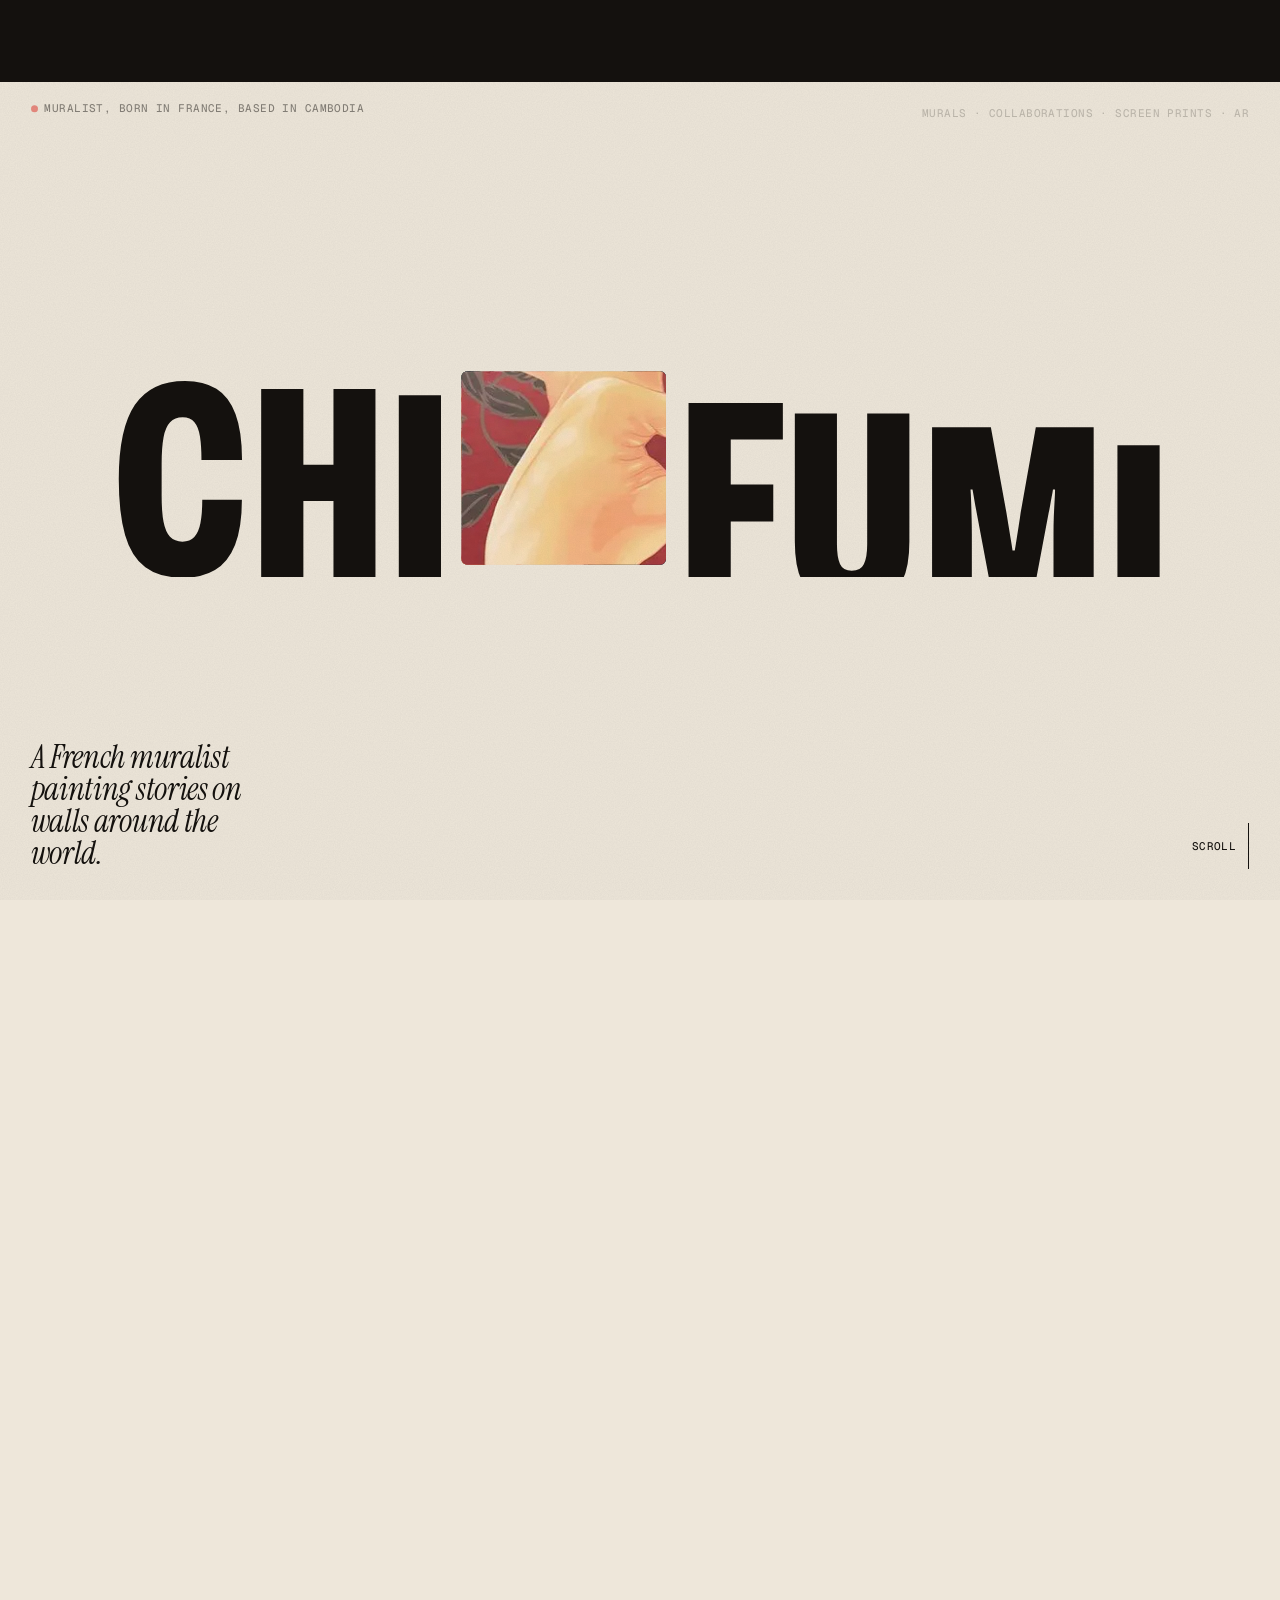
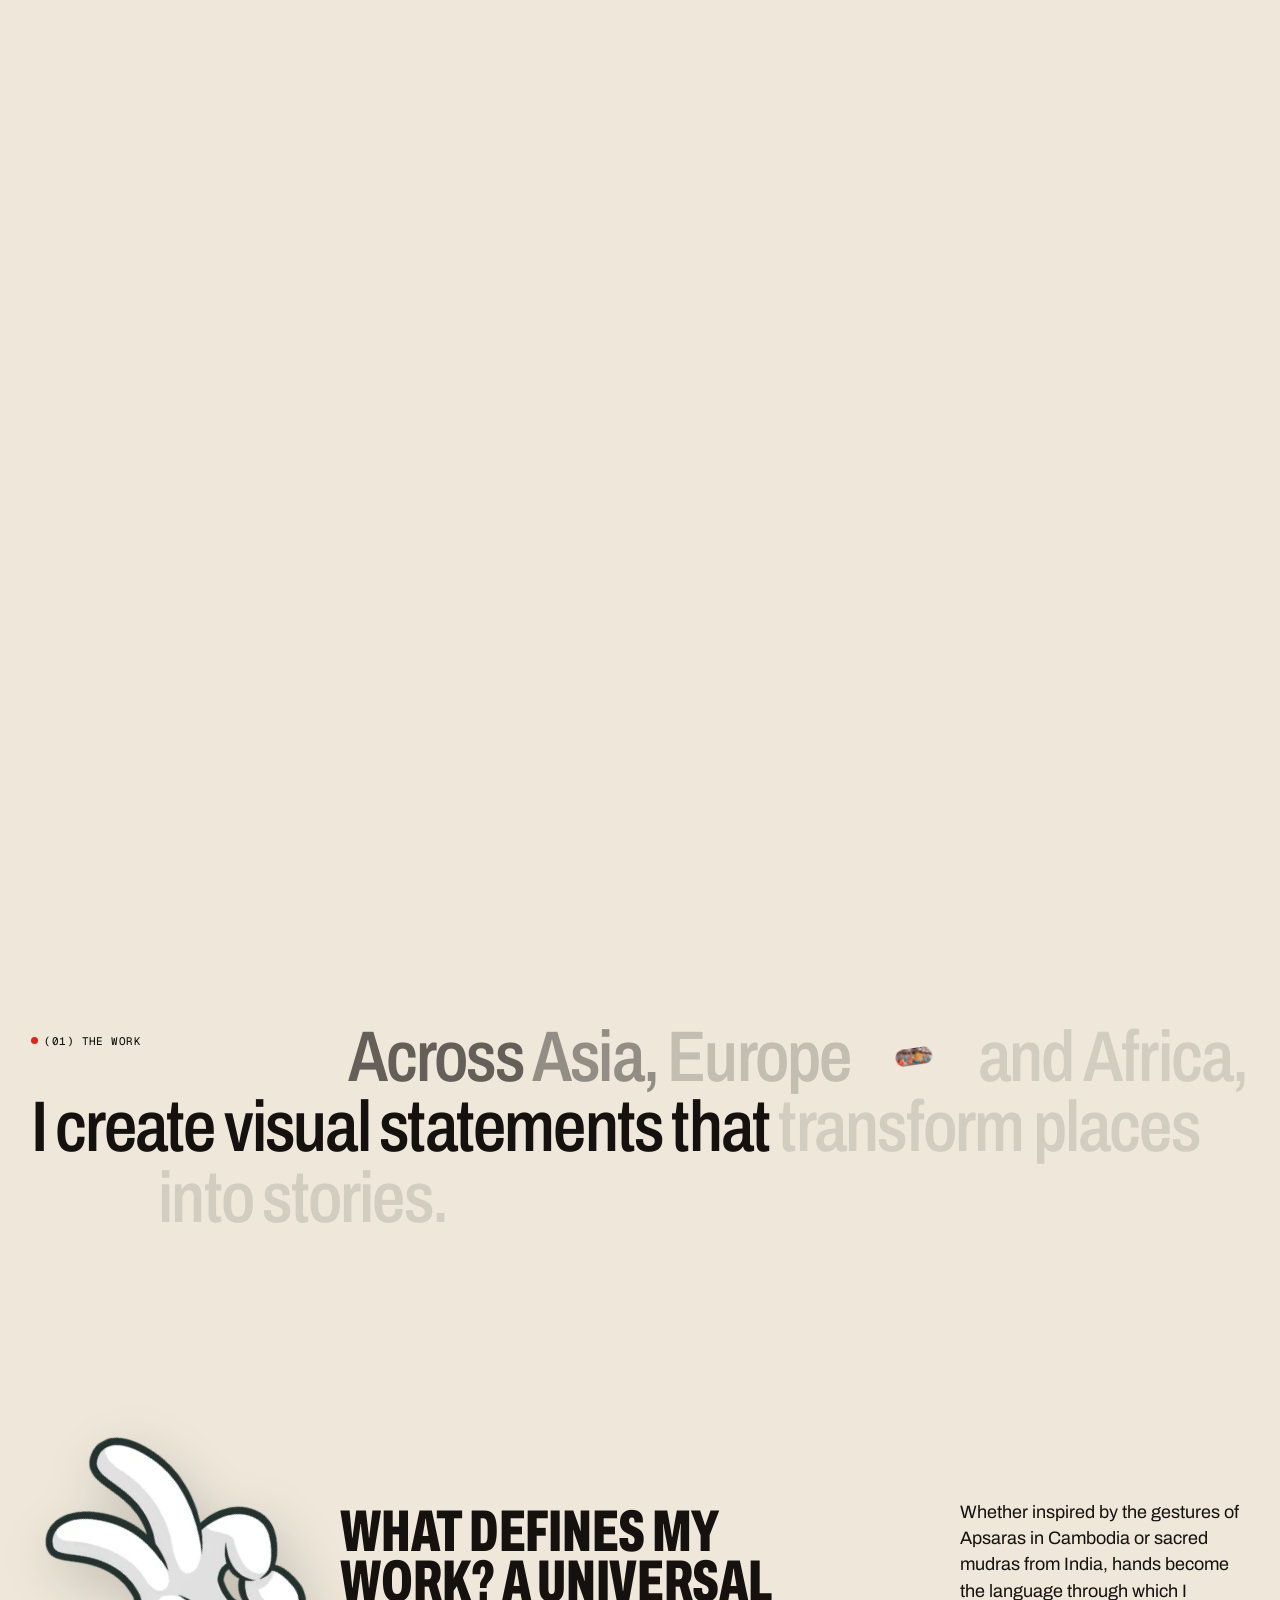
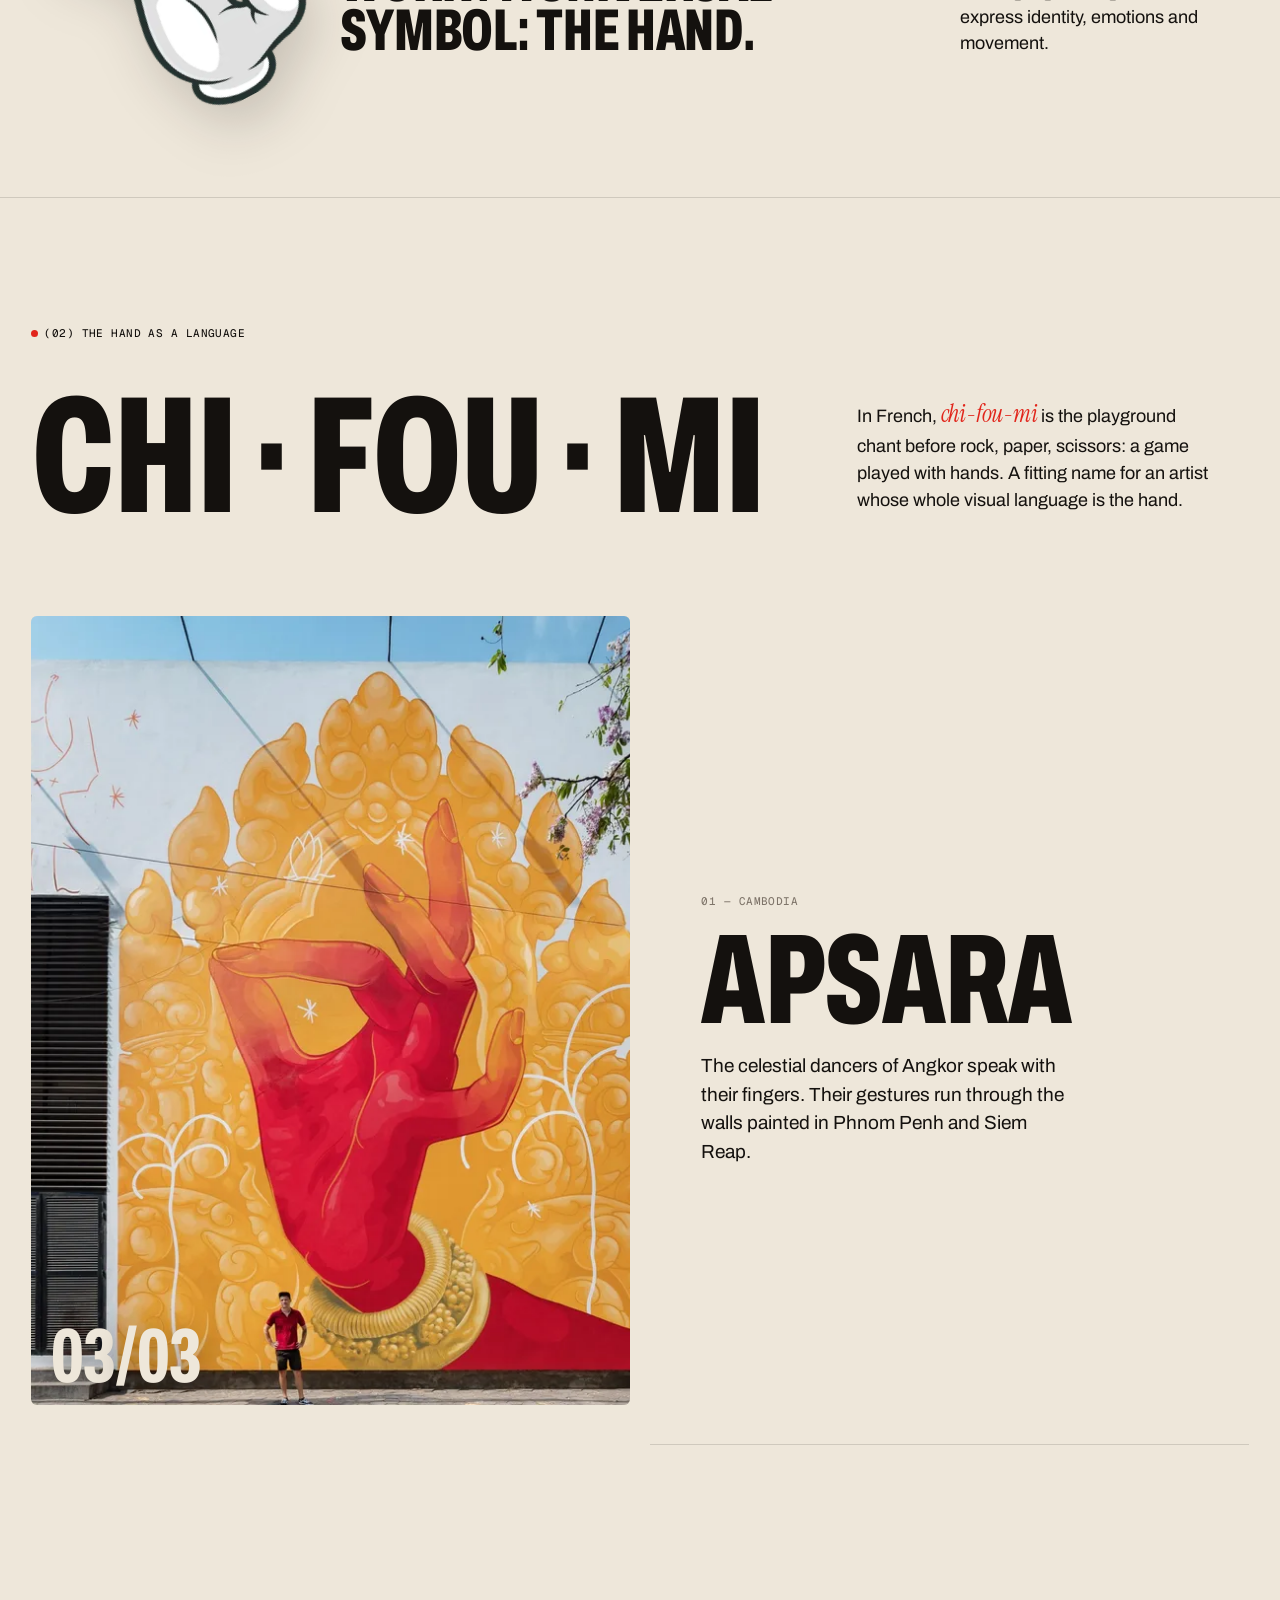
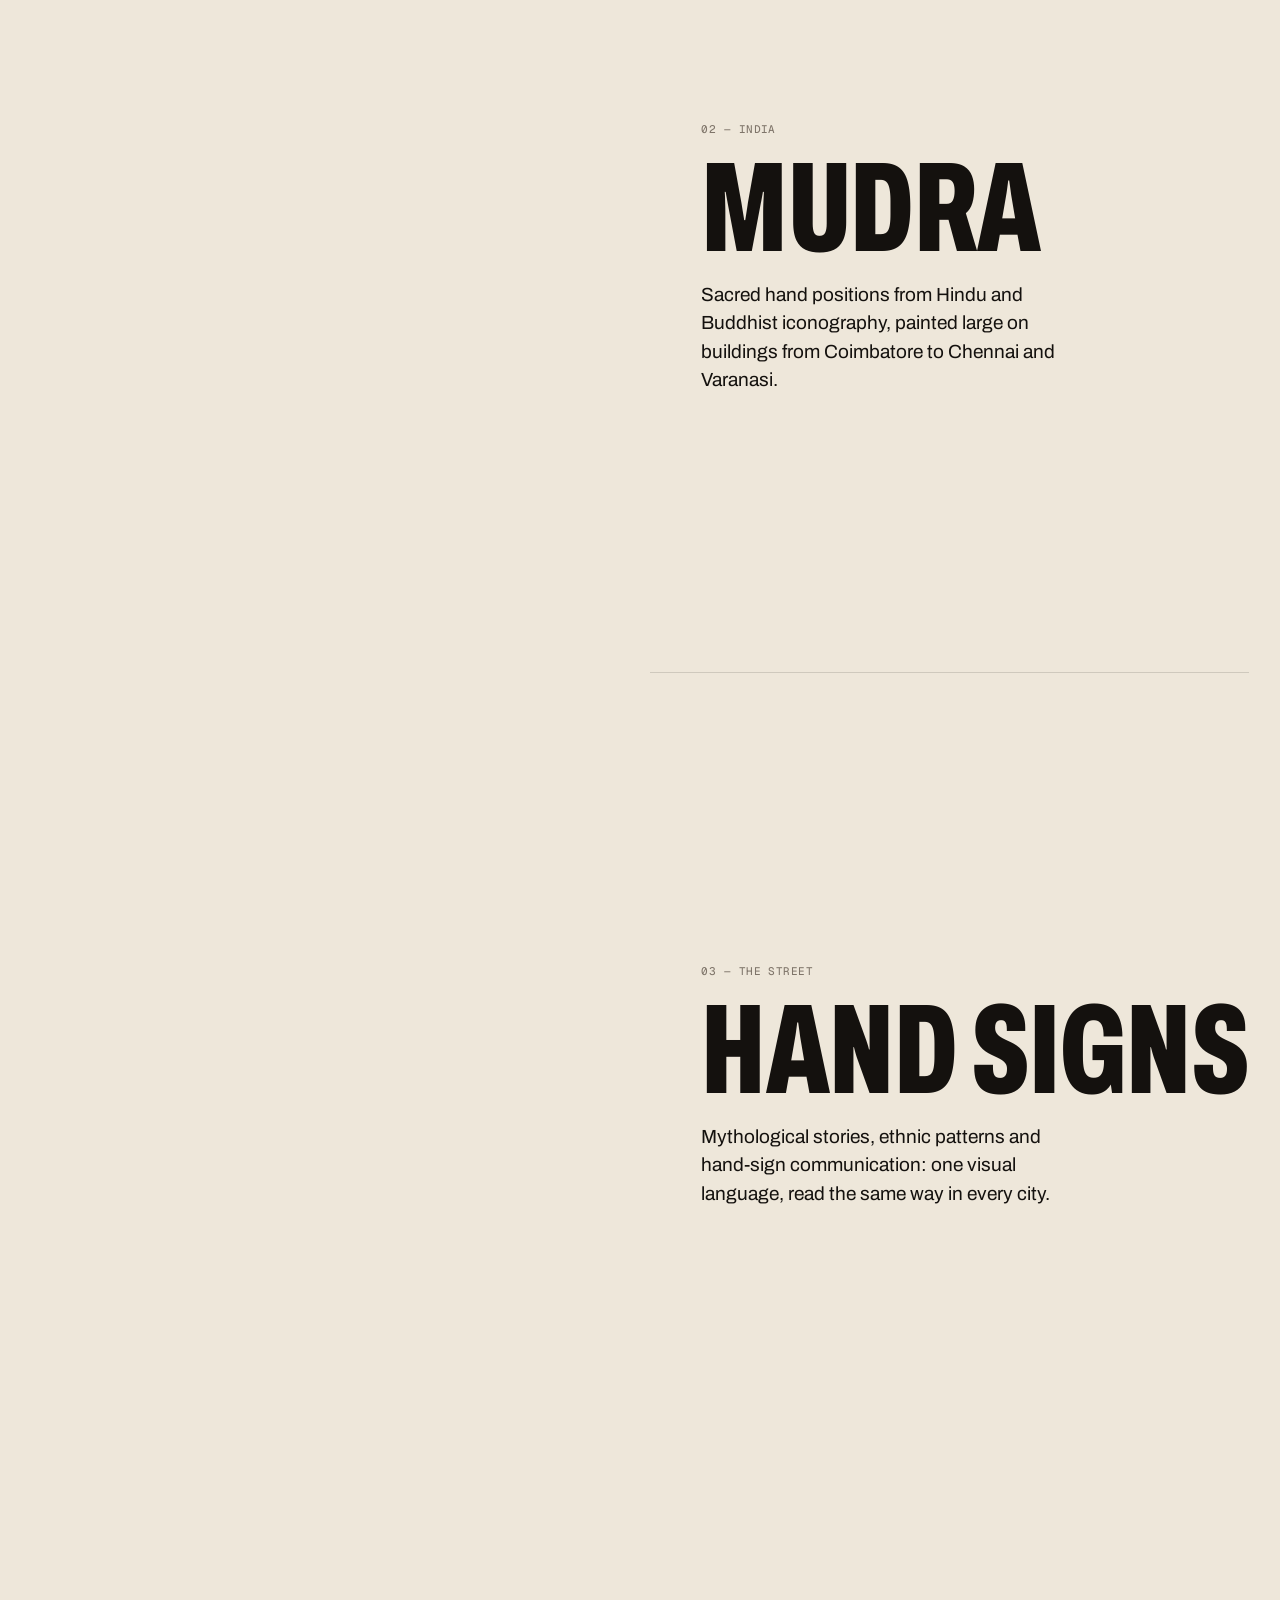
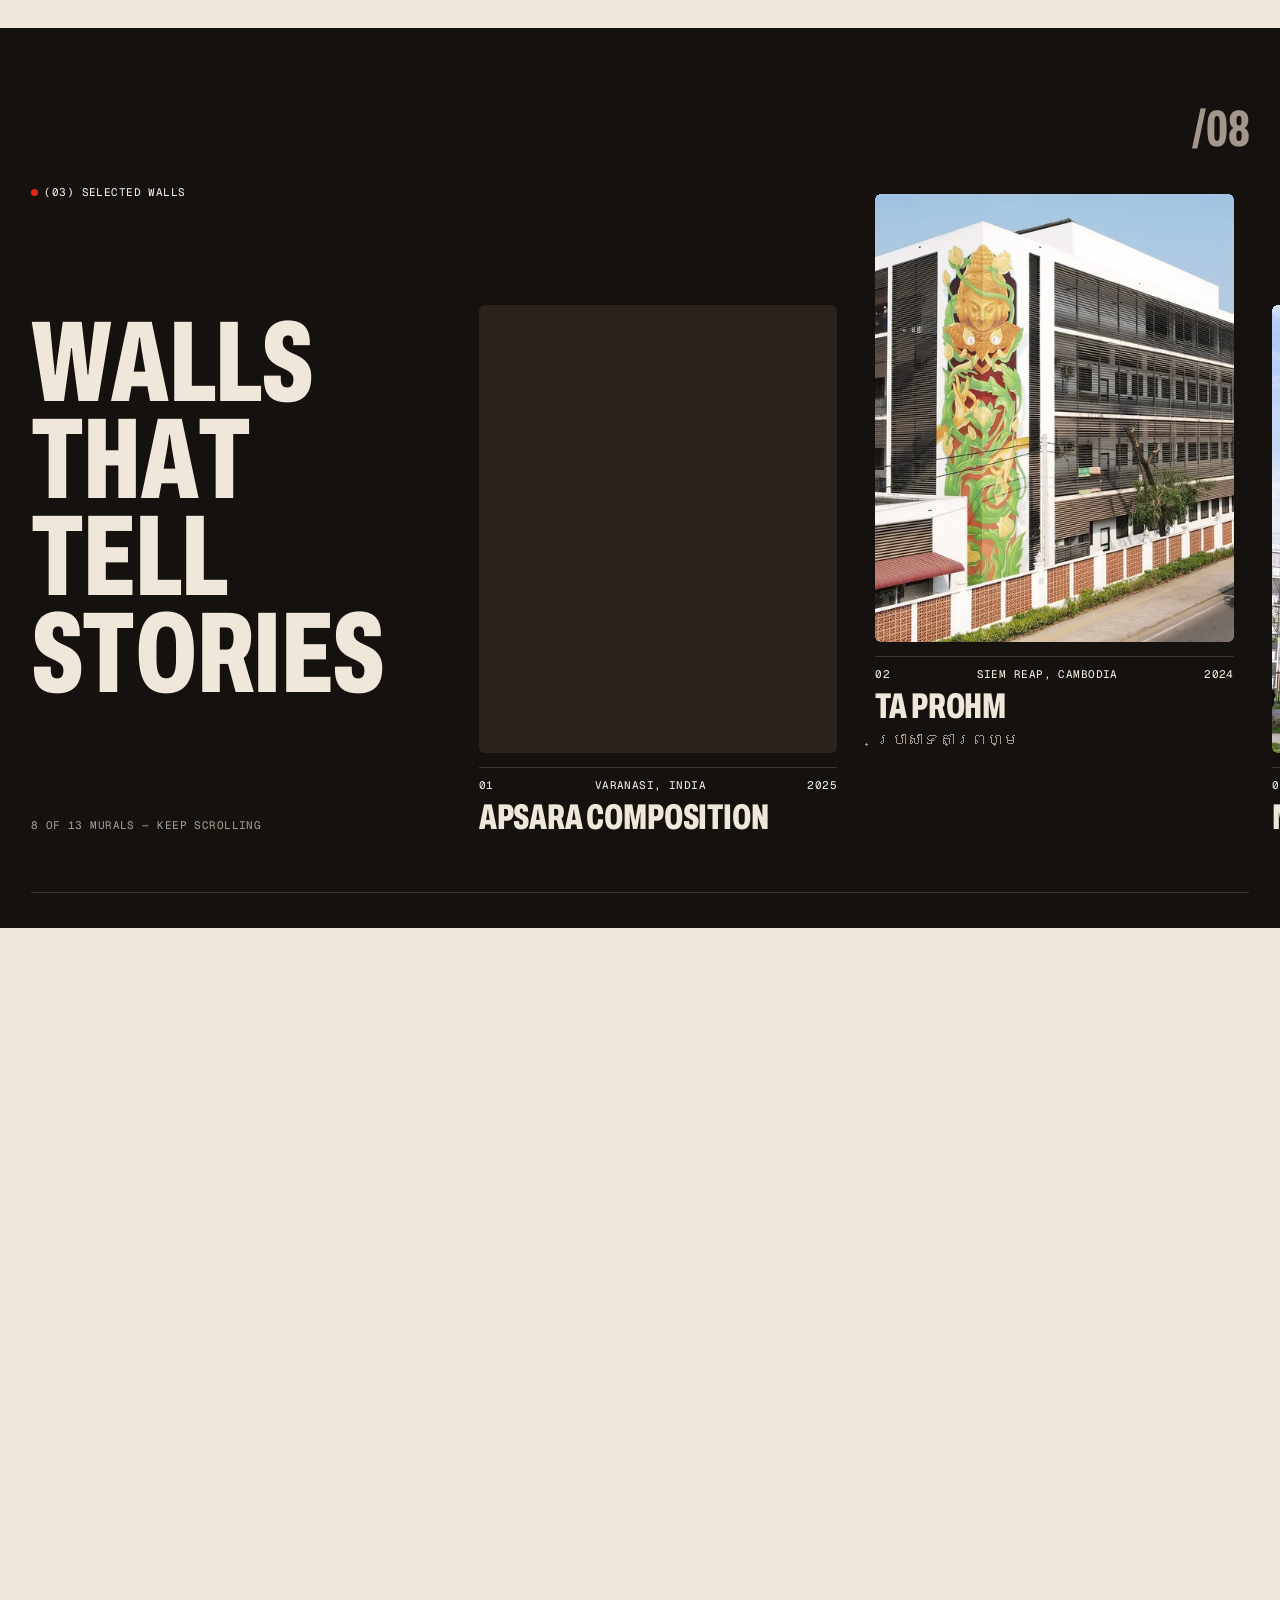
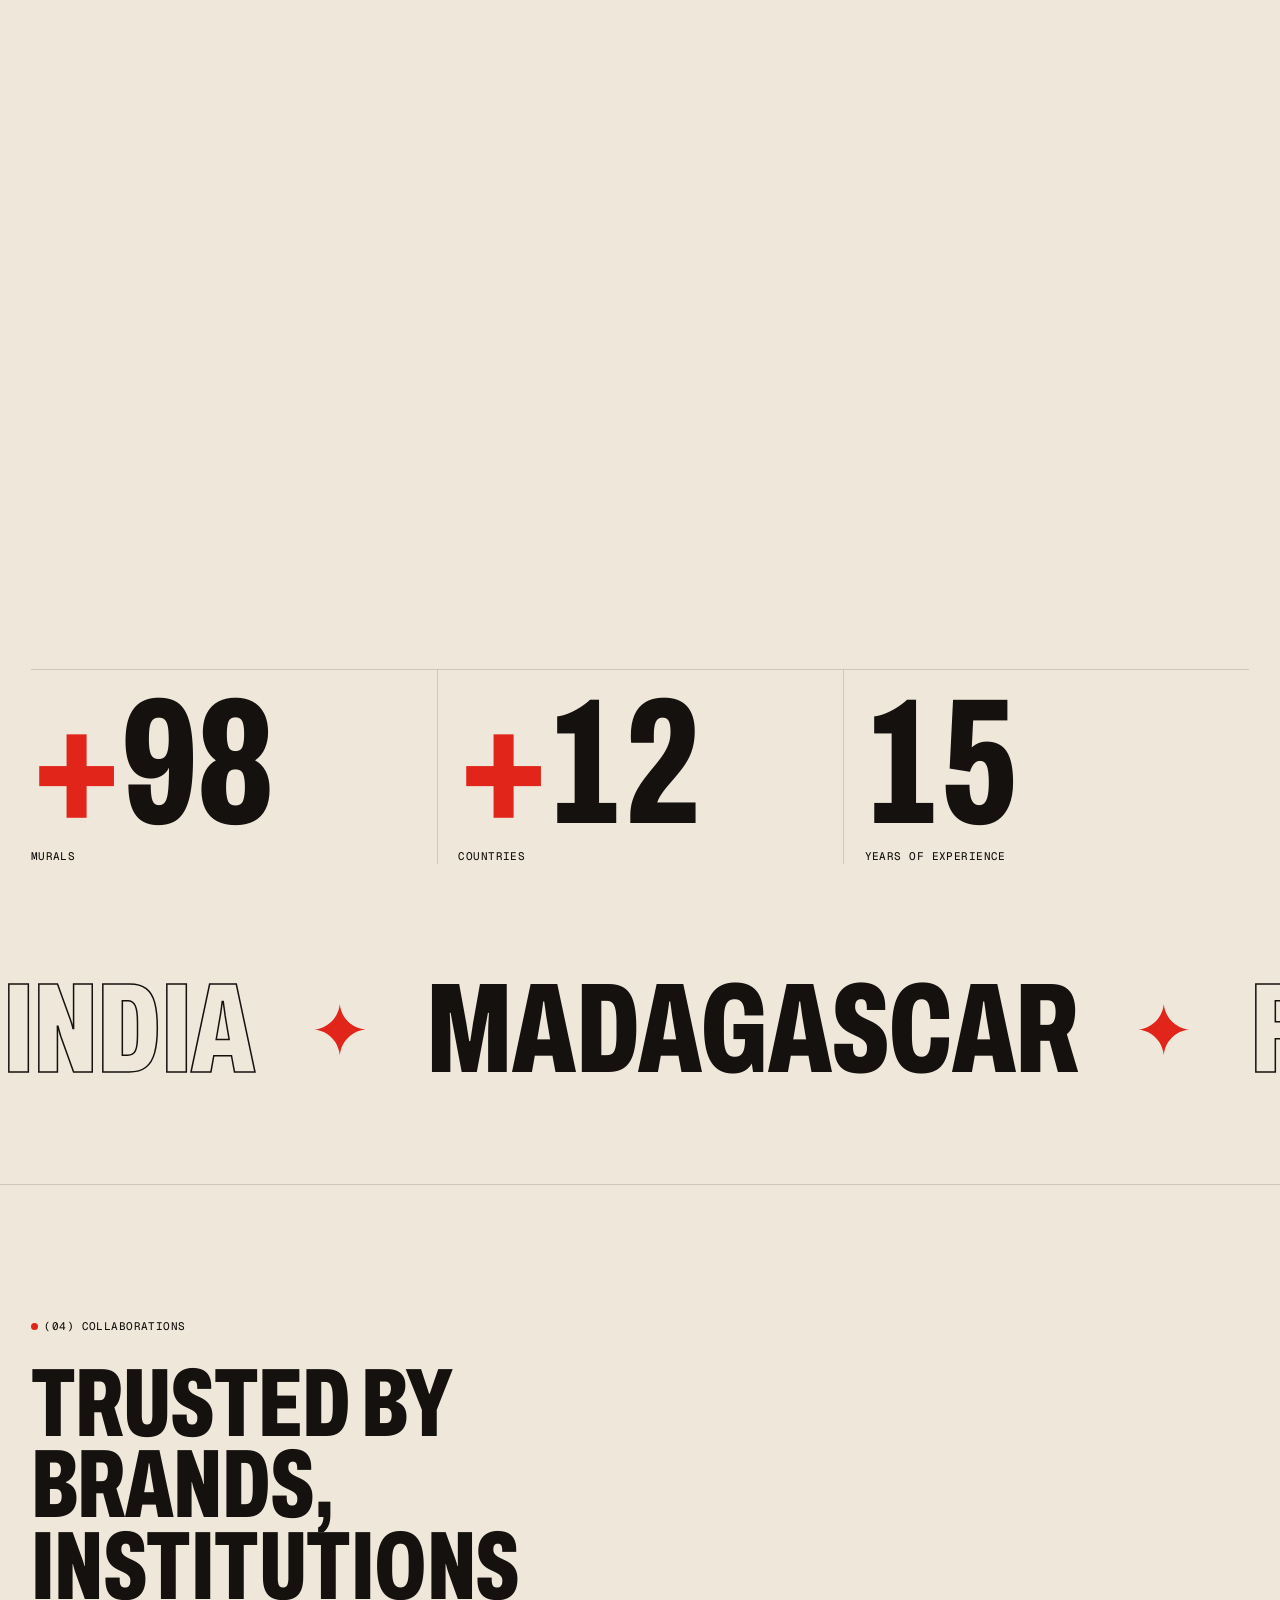
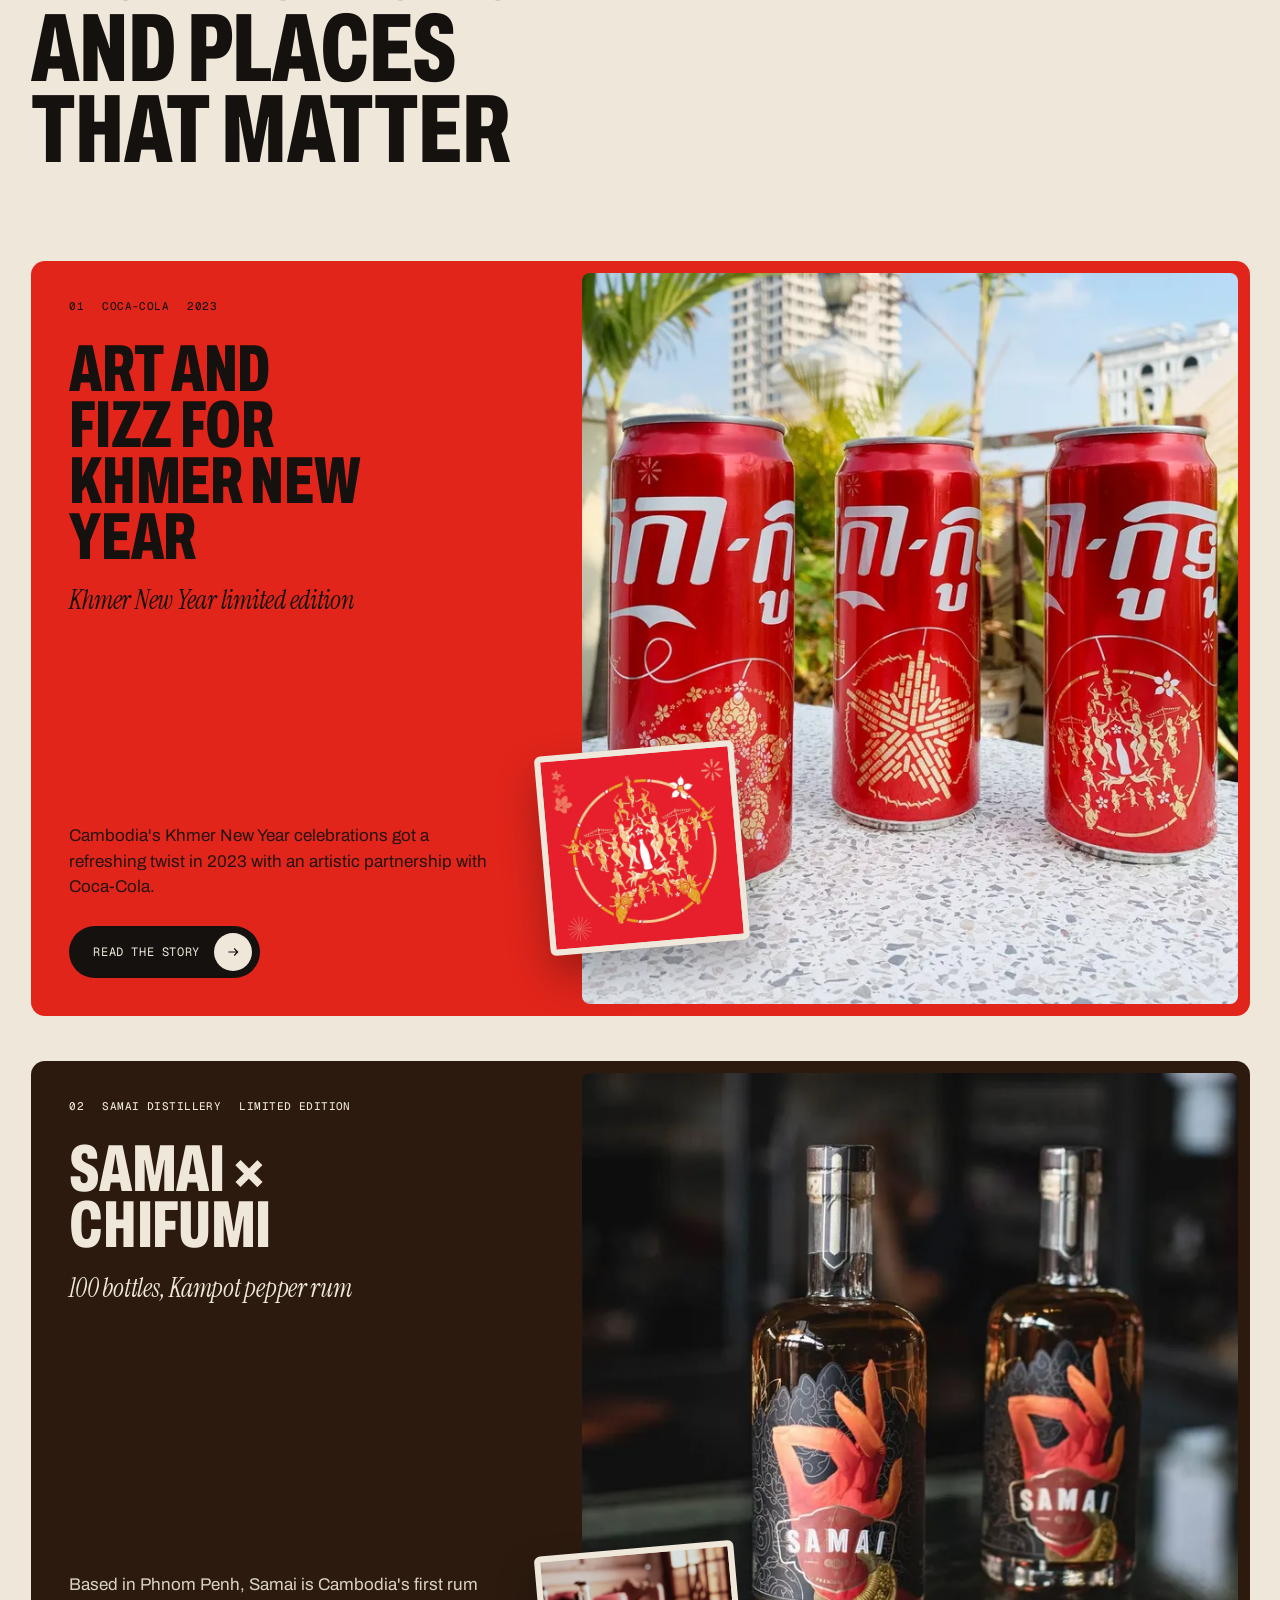
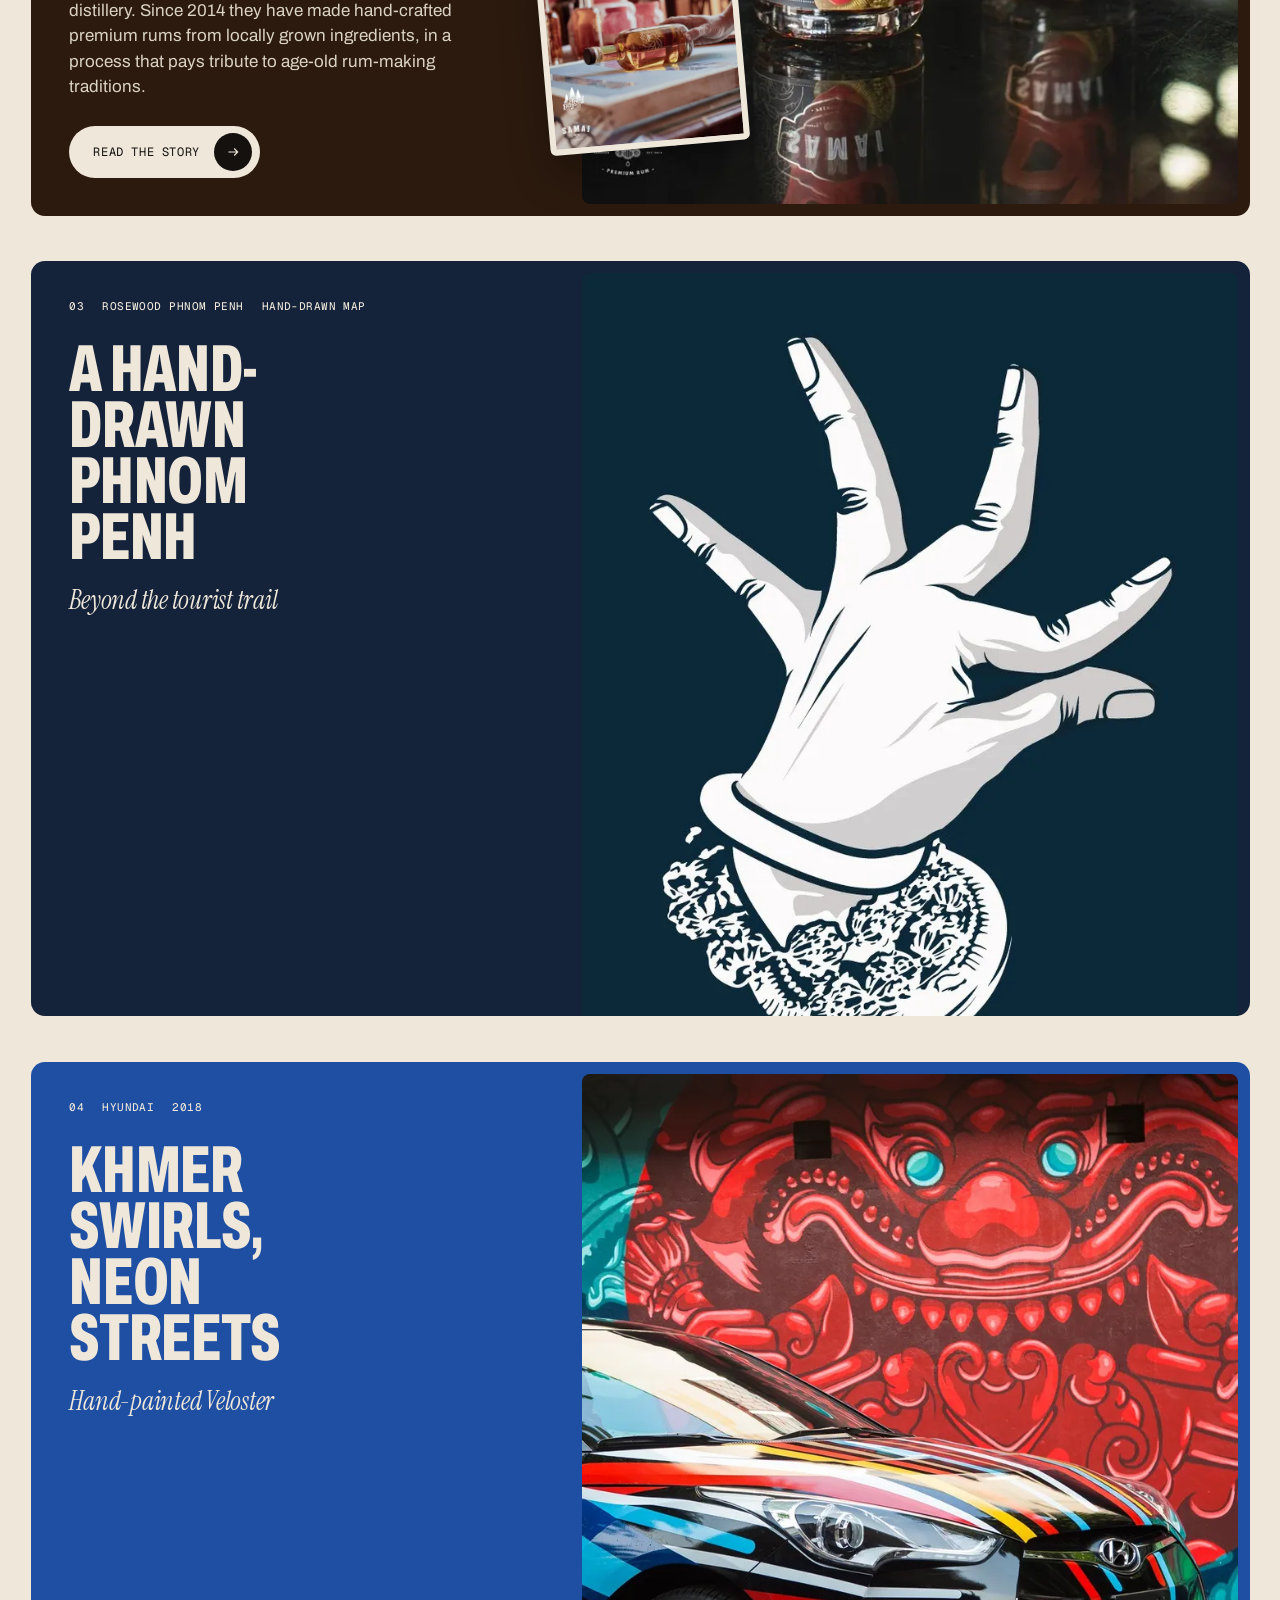
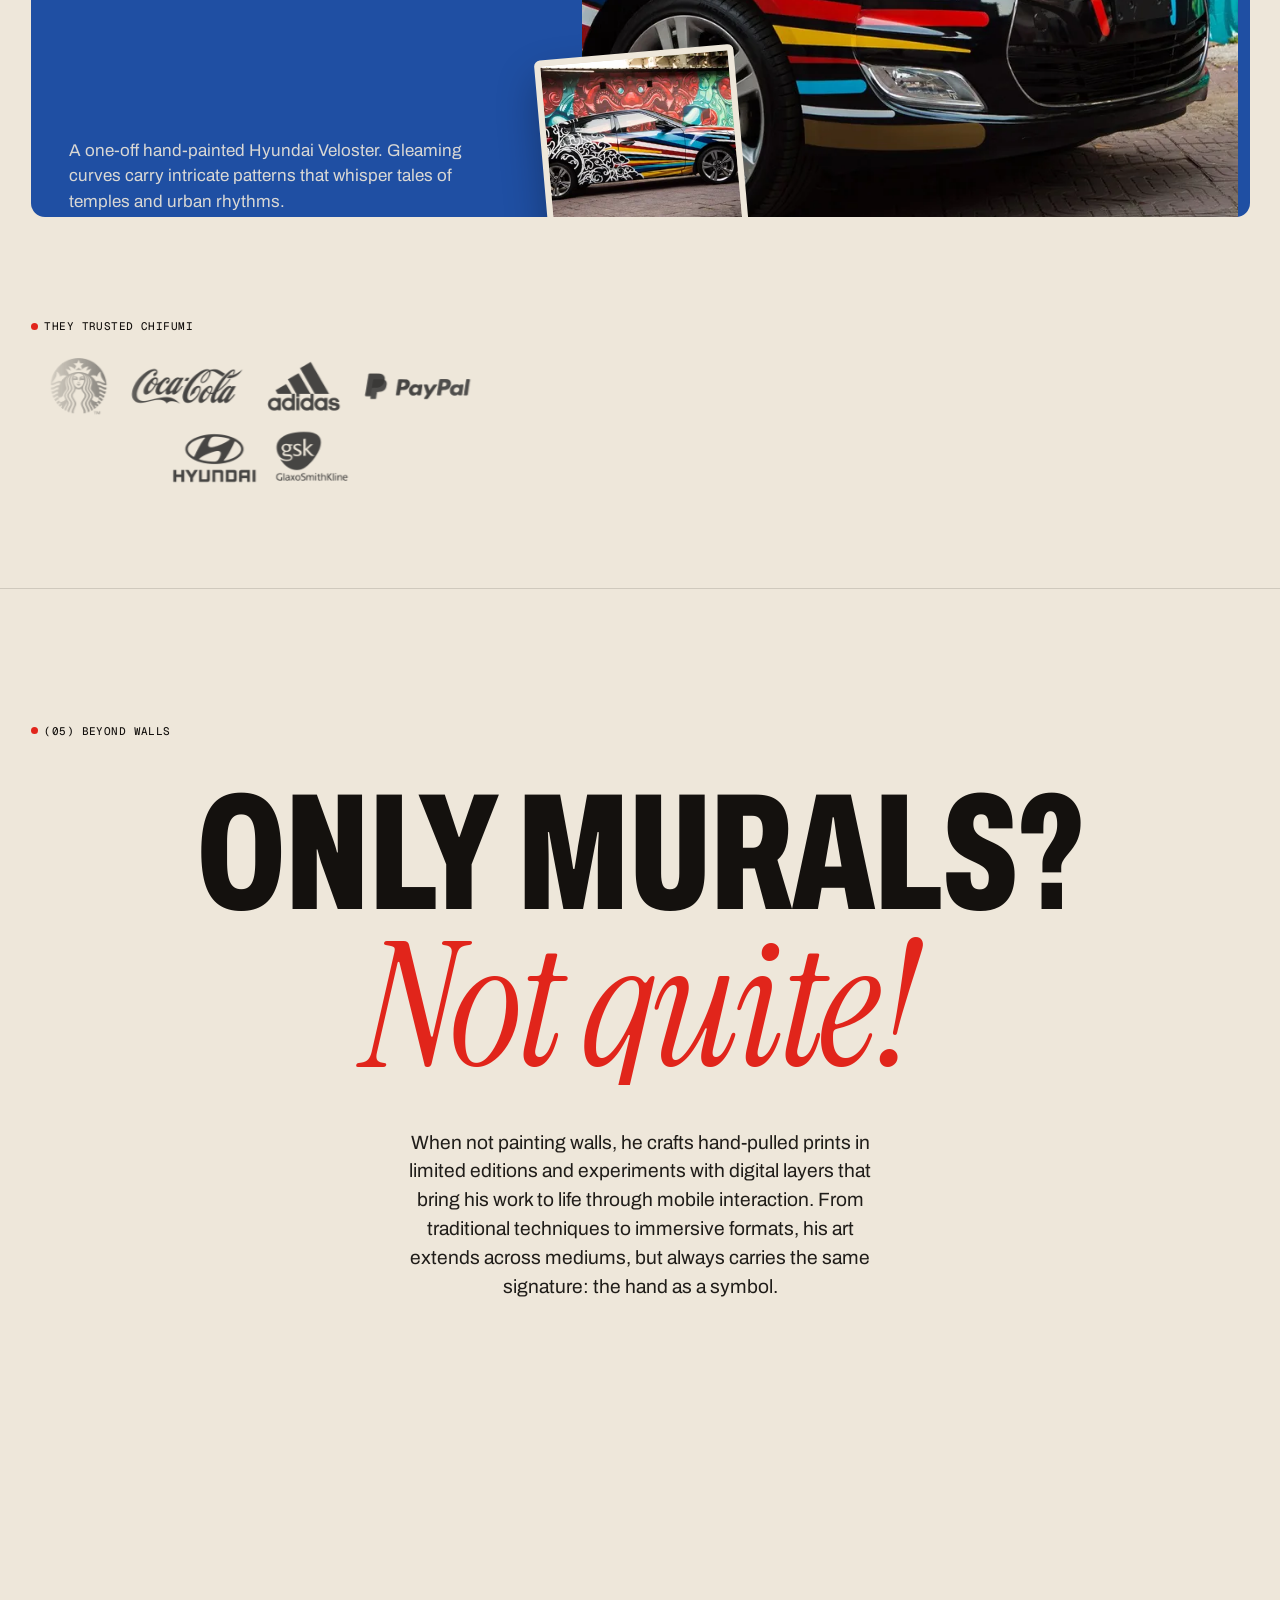
==== index.html @ fb95747c "Chifumi site build 2026-11-06" ====
<!DOCTYPE html><html lang="en" data-page="home"><head><meta charset="utf-8"><meta name="viewport" content="width=device-width, initial-scale=1"><title>Chifumi — Muralist painting stories on walls around the world</title><meta name="description" content="Chifumi is a French muralist based in Cambodia. Large-scale murals, brand collaborations, hand-pulled screen prints and augmented-reality walls across Asia, Europe and Africa."><meta name="robots" content="noindex"><link rel="canonical" href="https://www.chifumi.fr/"><link rel="icon" href="/_astro/hand-ok.COxfuZLB_Z1gmU56.webp" type="image/webp"><meta name="theme-color" content="#eee7da"><meta property="og:type" content="website"><meta property="og:title" content="Chifumi — Muralist painting stories on walls around the world"><meta property="og:description" content="Chifumi is a French muralist based in Cambodia. Large-scale murals, brand collaborations, hand-pulled screen prints and augmented-reality walls across Asia, Europe and Africa."><meta property="og:image" content="https://www.chifumi.fr/_astro/apsara-varanasi-2025.DKB23zMX_Z2iXWEo.webp"><meta name="twitter:card" content="summary_large_image"><script>
      (function () {
        var d = document.documentElement;
        d.classList.add('js');
        if (window.matchMedia('(prefers-reduced-motion: reduce)').matches) d.classList.add('reduced');
        try {
          if (sessionStorage.getItem('chifumi:pt') === '1') d.classList.add('pt-in');
        } catch (e) {}
      })();
    </script><link rel="stylesheet" href="/_astro/Contact.UhkfcccU.css"></head><body><a class="sr-only" href="#main">Skip to content</a><header class="nav" data-nav data-theme="paper"><a href="/" class="nav__logo" aria-label="Chifumi, home"><img src="/_astro/hand-ok.COxfuZLB_GmJD8.webp" srcset="/_astro/hand-ok.COxfuZLB_1OeGLb.webp 96w, /_astro/hand-ok.COxfuZLB_GmJD8.webp 1078w" alt sizes="34px" loading="eager" decoding="async" width="1078" height="1099" class="nav__hand"><span class="nav__name">Chifumi</span></a><p class="nav__meta mono" aria-hidden="true"><span><i class="dot"></i>Taking commissions</span><span>Phnom Penh <time data-clock>--:--</time></span></p><div class="nav__right"><a class="nav__cta mono" href="/#contact">Commission a wall</a><button class="nav__menu mono" type="button" data-menu-toggle aria-expanded="false" aria-controls="menu"><span data-menu-word>Menu</span><span class="nav__burger" aria-hidden="true"><i></i><i></i></span></button></div></header><div class="menu" id="menu" data-menu aria-hidden="true"><div class="menu__body"><nav class="menu__links" aria-label="Main"><a class="menu__link" href="/murals" data-menu-link="0"><span class="menu__num mono">01</span><span class="menu__label display"><span>Murals</span></span></a><a class="menu__link" href="/collaborations" data-menu-link="1"><span class="menu__num mono">02</span><span class="menu__label display"><span>Collaborations</span></span></a><a class="menu__link" href="/augmented-reality" data-menu-link="2"><span class="menu__num mono">03</span><span class="menu__label display"><span>Augmented Reality</span></span></a><a class="menu__link" href="/shop" data-menu-link="3"><span class="menu__num mono">04</span><span class="menu__label display"><span>Shop</span></span></a><a class="menu__link" href="/about" data-menu-link="4"><span class="menu__num mono">05</span><span class="menu__label display"><span>About</span></span></a></nav><div class="menu__preview" aria-hidden="true"><img src="/_astro/mudra-chennai-2022.BFIb-A4q_1KmaWN.webp" srcset="/_astro/mudra-chennai-2022.BFIb-A4q_Z2qi5vQ.webp 600w, /_astro/mudra-chennai-2022.BFIb-A4q_6E5PI.webp 900w, /_astro/mudra-chennai-2022.BFIb-A4q_1KmaWN.webp 1400w" alt sizes="40vw" loading="lazy" decoding="async" data-menu-img="0" width="1400" height="1400" class="is-active"><img src="/_astro/coca-cola-cans.B_9gsMuD_1BxD9Y.webp" srcset="/_astro/coca-cola-cans.B_9gsMuD_1EvPi8.webp 600w, /_astro/coca-cola-cans.B_9gsMuD_1EoLRU.webp 900w, /_astro/coca-cola-cans.B_9gsMuD_1BxD9Y.webp 1400w" alt sizes="40vw" loading="lazy" decoding="async" data-menu-img="1" width="1400" height="1400" class><img src="/_astro/vol-phone.CWaRfnoE_Z1yt1GN.webp" srcset="/_astro/vol-phone.CWaRfnoE_21EJGc.webp 600w, /_astro/vol-phone.CWaRfnoE_Z2rwtz3.webp 900w, /_astro/vol-phone.CWaRfnoE_Z1yt1GN.webp 1400w" alt sizes="40vw" loading="lazy" decoding="async" data-menu-img="2" width="1400" height="1400" class><img src="/_astro/kunthea-2.DTrwBMWk_Z1NgR6P.webp" srcset="/_astro/kunthea-2.DTrwBMWk_Z2m10zr.webp 600w, /_astro/kunthea-2.DTrwBMWk_Z1NgR6P.webp 800w" alt sizes="40vw" loading="lazy" decoding="async" data-menu-img="3" width="800" height="739" class><img src="/_astro/portrait.BTRjmh0K_Z17EoxR.webp" srcset="/_astro/portrait.BTRjmh0K_ZW0oWL.webp 600w, /_astro/portrait.BTRjmh0K_XfWDG.webp 900w, /_astro/portrait.BTRjmh0K_Z17EoxR.webp 1103w" alt sizes="40vw" loading="lazy" decoding="async" data-menu-img="4" width="1103" height="1400" class></div></div><div class="menu__foot mono"><a href="mailto:contact@chifumi.fr">contact@chifumi.fr</a><a href="https://www.instagram.com/chifumi_gram/" target="_blank" rel="noopener">Instagram @chifumi_gram</a><span>Phnom Penh, Cambodia — <time data-clock>--:--</time></span></div></div><main id="main"><div class="loader" data-loader aria-hidden="true"><div class="loader__bg" data-loader-bg></div><div class="loader__stack" data-loader-stack><img src="/_astro/mudra-chennai-2022.BFIb-A4q_Z2cUa6t.webp" alt="" data-loader-frame="0" decoding="async"><img src="/_astro/coca-cola-cans.B_9gsMuD_K3EDe.webp" alt="" data-loader-frame="1" decoding="async"><img src="/_astro/reahu-epinal-2021.D0IQMsC4_Z1UrUVp.webp" alt="" data-loader-frame="2" decoding="async"><img src="/_astro/portrait-flowers.BuJoQ99a_g29sj.webp" alt="" data-loader-frame="3" decoding="async"><img src="/_astro/maki-maki-strasbourg-2023.BVJwSa3v_2uzhEo.webp" alt="" data-loader-frame="4" decoding="async"><img src="/_astro/kunthea-2.DTrwBMWk_Z12Bm7I.webp" alt="" data-loader-frame="5" decoding="async"><img src="/_astro/kirthimurka-varanasi-2019.DVVL_30v_1odUn3.webp" alt="" data-loader-frame="6" decoding="async"><img src="/_astro/ta-prohm-siem-reap-2024.CayvPBcH_11ow7a.webp" alt="" data-loader-frame="7" decoding="async"><img src="/_astro/yoni-mudra-coimbatore-2020.C3zaMOuX_OySxp.webp" alt="" data-loader-frame="8" decoding="async"><img src="/_astro/apsara-varanasi-2025.DKB23zMX_Z1J2qCF.webp" alt="" data-loader-frame="9" decoding="async"></div><div class="loader__top mono" data-loader-ui><span>Chifumi — muralist</span><span>Asia · Europe · Africa</span><span>Loading walls</span></div><div class="loader__chant display" data-loader-ui><span><span data-chant>Chi</span></span><span><span data-chant>Fou</span></span><span><span data-chant>Mi!</span></span></div><div class="loader__count display" data-loader-ui><span data-loader-count>000</span></div></div><section class="hero" data-hero data-theme="paper"><div class="hero__trail" data-trail data-images="[&quot;/_astro/apsara-varanasi-2025.DKB23zMX_ZKJE6O.webp&quot;,&quot;/_astro/ta-prohm-siem-reap-2024.CayvPBcH_Z1XzYou.webp&quot;,&quot;/_astro/maki-maki-strasbourg-2023.BVJwSa3v_1yeGtW.webp&quot;,&quot;/_astro/kantha-bopha-phnom-penh-2023.CB3FytDn_Z2qY0h9.webp&quot;,&quot;/_astro/a-vol-doiseau-schiltigheim-2023.DIJgyquD_Z2eD3uT.webp&quot;,&quot;/_astro/laetitia-mahajanga-2023.Do0PdQb9_ZAILMc.webp&quot;,&quot;/_astro/fanampitoloha-diego-suarez-2023.CYrjGDr1_2aRiP9.webp&quot;,&quot;/_astro/mudra-chennai-2022.BFIb-A4q_1R9ssM.webp&quot;,&quot;/_astro/together-mumbai-2021.Dl06S6DS_cg5JN.webp&quot;,&quot;/_astro/rama-ayodhya-2021.xJ5Dhduv_yMctu.webp&quot;,&quot;/_astro/reahu-epinal-2021.D0IQMsC4_NKQEx.webp&quot;,&quot;/_astro/yoni-mudra-coimbatore-2020.C3zaMOuX_Z1tMCc8.webp&quot;,&quot;/_astro/kirthimurka-varanasi-2019.DVVL_30v_2e0ysM.webp&quot;,&quot;/_astro/portrait-wall.H_HP2inm_1dYj5u.webp&quot;,&quot;/_astro/portrait-flowers.BuJoQ99a_1j3m39.webp&quot;,&quot;/_astro/house-flowers.CmdNDgL__Z1fNi1l.webp&quot;,&quot;/_astro/possibilities-court.DURZ9pvb_Z18JB7f.webp&quot;,&quot;/_astro/kiri-arena.C9YNXCbA_1yiiE1.webp&quot;,&quot;/_astro/kunthea.BggVsTzV_23KY8S.webp&quot;,&quot;/_astro/dara-khmer.DdHLG0b1_OFtv7.webp&quot;,&quot;/_astro/coca-cola-1.BzN0_khF_Z7Ilp9.webp&quot;,&quot;/_astro/neon-love.Dbb3CaKQ_19JTb9.webp&quot;]" aria-hidden="true"></div><div class="hero__media" data-hero-media data-theme-switch="image"><div class="hero__img"><img src="/_astro/apsara-varanasi-2025.DKB23zMX_1iT4Ok.webp" srcset="/_astro/apsara-varanasi-2025.DKB23zMX_1laQ92.webp 480w, /_astro/apsara-varanasi-2025.DKB23zMX_1DFfrm.webp 800w, /_astro/apsara-varanasi-2025.DKB23zMX_IWxMB.webp 1200w, /_astro/apsara-varanasi-2025.DKB23zMX_1iT4Ok.webp 1500w" alt="Apsara Composition, a mural of a hand among flowers on a building in Varanasi, India (2025)" sizes="100vw" loading="eager" decoding="async" fetchpriority="high" width="1500" height="1512"></div><div class="hero__shade" data-hero-shade></div><p class="hero__over display" data-hero-over><span class="split-line"><span>Painting stories</span></span><span class="split-line"><span>on walls around</span></span><span class="split-line"><span>the world</span></span></p><p class="hero__caption mono" data-hero-caption><span>Apsara Composition</span><span>Varanasi, India — 2025</span></p></div><div class="hero__top mono" data-hero-fade><span class="label">Muralist, born in France, based in Cambodia</span><span class="hero__disciplines">Murals · Collaborations · Screen prints · AR</span></div><h1 class="hero__title display" aria-label="Chifumi"><span class="hero__word" data-hero-word="l" aria-hidden="true">Chi</span><span class="hero__slot" data-hero-slot aria-hidden="true"></span><span class="hero__word" data-hero-word="r" aria-hidden="true">fumi</span></h1><div class="hero__bottom" data-hero-fade><p class="hero__tag serif">A French muralist painting stories on walls around the world.</p><p class="hero__scroll mono"><span>Scroll</span><i></i></p></div></section><section class="manifesto wrap" data-theme="paper"><p class="manifesto__label mono label">(01) The work</p><p class="manifesto__lead" data-scrub-words>Across Asia, Europe<span class="pill" data-pill><img src="/_astro/kirthimurka-varanasi-2019.DVVL_30v_1MNIuf.webp" srcset="/_astro/kirthimurka-varanasi-2019.DVVL_30v_Z1Qy1GJ.webp 320w, /_astro/kirthimurka-varanasi-2019.DVVL_30v_1MNIuf.webp 1400w" alt sizes="160px" loading="lazy" decoding="async" width="1400" height="1400"></span>and Africa, I create visual statements that transform places<span class="pill" data-pill><img src="/_astro/fanampitoloha-diego-suarez-2023.CYrjGDr1_ZMJ6Fa.webp" srcset="/_astro/fanampitoloha-diego-suarez-2023.CYrjGDr1_uGs33.webp 320w, /_astro/fanampitoloha-diego-suarez-2023.CYrjGDr1_ZMJ6Fa.webp 1400w" alt sizes="160px" loading="lazy" decoding="async" width="1400" height="1400"></span>into stories.</p><div class="manifesto__row"><div class="manifesto__hand" data-hand-spin aria-hidden="true"><img src="/_astro/hand-ok.COxfuZLB_GmJD8.webp" srcset="/_astro/hand-ok.COxfuZLB_Z1SbC4t.webp 400w, /_astro/hand-ok.COxfuZLB_1efGsQ.webp 700w, /_astro/hand-ok.COxfuZLB_GmJD8.webp 1078w" alt sizes="22vw" loading="lazy" decoding="async" width="1078" height="1099"></div><p class="manifesto__q display" data-split-lines>What defines my work? A universal symbol: the hand.</p><p class="manifesto__body" data-fade>Whether inspired by the gestures of Apsaras in Cambodia or sacred mudras from India, hands become the language through which I express identity, emotions and movement.</p></div></section><section class="gestures wrap" data-gestures data-theme="paper"><header class="gestures__head"><p class="mono label">(02) The hand as a language</p><h2 class="gestures__title display" data-split-chars>Chi · Fou · Mi</h2><p class="gestures__intro" data-fade>In French, <em class="serif">chi-fou-mi</em> is the playground chant before rock, paper, scissors: a game played with hands. A fitting name for an artist whose whole visual language is the hand.</p></header><div class="gestures__body"><div class="gestures__sticky"><div class="gestures__frame frame"><img src="/_astro/kantha-bopha-phnom-penh-2023.CB3FytDn_Z1Pd5o1.webp" srcset="/_astro/kantha-bopha-phnom-penh-2023.CB3FytDn_1zxYLd.webp 800w, /_astro/kantha-bopha-phnom-penh-2023.CB3FytDn_26cAGd.webp 1200w, /_astro/kantha-bopha-phnom-penh-2023.CB3FytDn_Z1pMxaU.webp 1600w, /_astro/kantha-bopha-phnom-penh-2023.CB3FytDn_Z1Pd5o1.webp 2000w" alt="Apsara, Cambodia" sizes="(max-width: 860px) 100vw, 48vw" loading="lazy" decoding="async" data-gesture-img="0" width="2000" height="2000"><img src="/_astro/mudra-chennai-2022.BFIb-A4q_1KmaWN.webp" srcset="/_astro/mudra-chennai-2022.BFIb-A4q_WoJEv.webp 800w, /_astro/mudra-chennai-2022.BFIb-A4q_r7qgq.webp 1200w, /_astro/mudra-chennai-2022.BFIb-A4q_1KmaWN.webp 1400w" alt="Mudra, India" sizes="(max-width: 860px) 100vw, 48vw" loading="lazy" decoding="async" data-gesture-img="1" width="1400" height="1400"><img src="/_astro/portrait.BTRjmh0K_Z17EoxR.webp" srcset="/_astro/portrait.BTRjmh0K_ZpAKAy.webp 800w, /_astro/portrait.BTRjmh0K_Z17EoxR.webp 1103w" alt="Hand signs, The street" sizes="(max-width: 860px) 100vw, 48vw" loading="lazy" decoding="async" data-gesture-img="2" width="1103" height="1400"><p class="gestures__count display"><span data-gesture-num>01</span><span>/03</span></p></div></div><div class="gestures__list"><article class="gesture" data-gesture><div class="gesture__mobile frame"><img src="/_astro/kantha-bopha-phnom-penh-2023.CB3FytDn_Z1Pd5o1.webp" srcset="/_astro/kantha-bopha-phnom-penh-2023.CB3FytDn_2j4bhw.webp 600w, /_astro/kantha-bopha-phnom-penh-2023.CB3FytDn_Z1jMESp.webp 900w, /_astro/kantha-bopha-phnom-penh-2023.CB3FytDn_Z1Pd5o1.webp 2000w" alt sizes="100vw" loading="lazy" decoding="async" width="2000" height="2000"></div><p class="mono muted">01 — Cambodia</p><h3 class="gesture__name display" data-split-chars>Apsara</h3><p class="gesture__text">The celestial dancers of Angkor speak with their fingers. Their gestures run through the walls painted in Phnom Penh and Siem Reap.</p></article><article class="gesture" data-gesture><div class="gesture__mobile frame"><img src="/_astro/mudra-chennai-2022.BFIb-A4q_1KmaWN.webp" srcset="/_astro/mudra-chennai-2022.BFIb-A4q_Z2qi5vQ.webp 600w, /_astro/mudra-chennai-2022.BFIb-A4q_6E5PI.webp 900w, /_astro/mudra-chennai-2022.BFIb-A4q_1KmaWN.webp 1400w" alt sizes="100vw" loading="lazy" decoding="async" width="1400" height="1400"></div><p class="mono muted">02 — India</p><h3 class="gesture__name display" data-split-chars>Mudra</h3><p class="gesture__text">Sacred hand positions from Hindu and Buddhist iconography, painted large on buildings from Coimbatore to Chennai and Varanasi.</p></article><article class="gesture" data-gesture><div class="gesture__mobile frame"><img src="/_astro/portrait.BTRjmh0K_Z17EoxR.webp" srcset="/_astro/portrait.BTRjmh0K_ZW0oWL.webp 600w, /_astro/portrait.BTRjmh0K_XfWDG.webp 900w, /_astro/portrait.BTRjmh0K_Z17EoxR.webp 1103w" alt sizes="100vw" loading="lazy" decoding="async" width="1103" height="1400"></div><p class="mono muted">03 — The street</p><h3 class="gesture__name display" data-split-chars>Hand signs</h3><p class="gesture__text">Mythological stories, ethnic patterns and hand-sign communication: one visual language, read the same way in every city.</p></article></div></div></section><section class="walls is-ink" data-hscroll data-theme="ink"><div class="walls__pin"><div class="walls__track" data-hs-track><div class="walls__intro"><p class="mono label">(03) Selected walls</p><h2 class="walls__title display" data-split-chars>Walls<br>that tell<br>stories</h2><p class="walls__hint mono muted">8 of 13 murals — keep scrolling</p></div><a class="wall" href="/murals#apsara-varanasi" data-hs-item><div class="wall__media"><img src="/_astro/apsara-varanasi-2025.DKB23zMX_1iT4Ok.webp" srcset="/_astro/apsara-varanasi-2025.DKB23zMX_nX6iM.webp 600w, /_astro/apsara-varanasi-2025.DKB23zMX_1k6twU.webp 900w, /_astro/apsara-varanasi-2025.DKB23zMX_Z2ccAcM.webp 1300w, /_astro/apsara-varanasi-2025.DKB23zMX_1iT4Ok.webp 1500w" alt="Apsara Composition, Varanasi, India, 2025" sizes="(max-width: 860px) 80vw, 34vw" loading="lazy" decoding="async" data-hs-parallax="true" width="1500" height="1512"></div><div class="wall__meta mono"><span>01</span><span>Varanasi, India</span><span>2025</span></div><h3 class="wall__title display">Apsara Composition</h3></a><a class="wall" href="/murals#ta-prohm" data-hs-item><div class="wall__media"><img src="/_astro/ta-prohm-siem-reap-2024.CayvPBcH_1hP0cV.webp" srcset="/_astro/ta-prohm-siem-reap-2024.CayvPBcH_24V8vi.webp 600w, /_astro/ta-prohm-siem-reap-2024.CayvPBcH_zl3v4.webp 900w, /_astro/ta-prohm-siem-reap-2024.CayvPBcH_Z23VCPn.webp 1300w, /_astro/ta-prohm-siem-reap-2024.CayvPBcH_1hP0cV.webp 2000w" alt="Ta Prohm, Siem Reap, Cambodia, 2024" sizes="(max-width: 860px) 80vw, 34vw" loading="lazy" decoding="async" data-hs-parallax="true" width="2000" height="2000"></div><div class="wall__meta mono"><span>02</span><span>Siem Reap, Cambodia</span><span>2024</span></div><h3 class="wall__title display">Ta Prohm</h3><p class="wall__khmer" lang="km">ប្រាសាទតាព្រហ្ម</p></a><a class="wall" href="/murals#maki-maki" data-hs-item><div class="wall__media"><img src="/_astro/maki-maki-strasbourg-2023.BVJwSa3v_Z2b232l.webp" srcset="/_astro/maki-maki-strasbourg-2023.BVJwSa3v_11cuNK.webp 600w, /_astro/maki-maki-strasbourg-2023.BVJwSa3v_1FOBiO.webp 900w, /_astro/maki-maki-strasbourg-2023.BVJwSa3v_2kmYHw.webp 1300w, /_astro/maki-maki-strasbourg-2023.BVJwSa3v_Z2b232l.webp 1365w" alt="Maki Maki, Strasbourg, France, 2023" sizes="(max-width: 860px) 80vw, 34vw" loading="lazy" decoding="async" data-hs-parallax="true" width="1365" height="1365"></div><div class="wall__meta mono"><span>03</span><span>Strasbourg, France</span><span>2023</span></div><h3 class="wall__title display">Maki Maki</h3></a><a class="wall" href="/murals#kantha-bopha" data-hs-item><div class="wall__media"><img src="/_astro/kantha-bopha-phnom-penh-2023.CB3FytDn_Z1Pd5o1.webp" srcset="/_astro/kantha-bopha-phnom-penh-2023.CB3FytDn_2j4bhw.webp 600w, /_astro/kantha-bopha-phnom-penh-2023.CB3FytDn_Z1jMESp.webp 900w, /_astro/kantha-bopha-phnom-penh-2023.CB3FytDn_2u0lqa.webp 1300w, /_astro/kantha-bopha-phnom-penh-2023.CB3FytDn_Z1Pd5o1.webp 2000w" alt="Kantha Bopha, Phnom Penh, Cambodia, 2023" sizes="(max-width: 860px) 80vw, 34vw" loading="lazy" decoding="async" data-hs-parallax="true" width="2000" height="2000"></div><div class="wall__meta mono"><span>04</span><span>Phnom Penh, Cambodia</span><span>2023</span></div><h3 class="wall__title display">Kantha Bopha</h3></a><a class="wall" href="/murals#a-vol-doiseau" data-hs-item><div class="wall__media"><img src="/_astro/a-vol-doiseau-schiltigheim-2023.DIJgyquD_Z1blDKL.webp" srcset="/_astro/a-vol-doiseau-schiltigheim-2023.DIJgyquD_1JM4pr.webp 600w, /_astro/a-vol-doiseau-schiltigheim-2023.DIJgyquD_1s2lcF.webp 900w, /_astro/a-vol-doiseau-schiltigheim-2023.DIJgyquD_Z1f0lo.webp 1300w, /_astro/a-vol-doiseau-schiltigheim-2023.DIJgyquD_Z1blDKL.webp 1500w" alt="A vol d'oiseau, Schiltigheim, France, 2023" sizes="(max-width: 860px) 80vw, 34vw" loading="lazy" decoding="async" data-hs-parallax="true" width="1500" height="1501"></div><div class="wall__meta mono"><span>05</span><span>Schiltigheim, France</span><span>2023</span></div><h3 class="wall__title display">A vol d&#39;oiseau</h3></a><a class="wall" href="/murals#mudra-chennai" data-hs-item><div class="wall__media"><img src="/_astro/mudra-chennai-2022.BFIb-A4q_1KmaWN.webp" srcset="/_astro/mudra-chennai-2022.BFIb-A4q_Z2qi5vQ.webp 600w, /_astro/mudra-chennai-2022.BFIb-A4q_6E5PI.webp 900w, /_astro/mudra-chennai-2022.BFIb-A4q_Z1qQghQ.webp 1300w, /_astro/mudra-chennai-2022.BFIb-A4q_1KmaWN.webp 1400w" alt="Mudra, Chennai, India, 2022" sizes="(max-width: 860px) 80vw, 34vw" loading="lazy" decoding="async" data-hs-parallax="true" width="1400" height="1400"></div><div class="wall__meta mono"><span>06</span><span>Chennai, India</span><span>2022</span></div><h3 class="wall__title display">Mudra</h3></a><a class="wall" href="/murals#reahu" data-hs-item><div class="wall__media"><img src="/_astro/reahu-epinal-2021.D0IQMsC4_ZXBdvv.webp" srcset="/_astro/reahu-epinal-2021.D0IQMsC4_1kiXHE.webp 600w, /_astro/reahu-epinal-2021.D0IQMsC4_ZrM98h.webp 900w, /_astro/reahu-epinal-2021.D0IQMsC4_Z7QyGI.webp 1300w, /_astro/reahu-epinal-2021.D0IQMsC4_ZXBdvv.webp 1400w" alt="Reahu, Epinal, France, 2021" sizes="(max-width: 860px) 80vw, 34vw" loading="lazy" decoding="async" data-hs-parallax="true" width="1400" height="1400"></div><div class="wall__meta mono"><span>07</span><span>Epinal, France</span><span>2021</span></div><h3 class="wall__title display">Reahu</h3></a><a class="wall" href="/murals#yoni-mudra" data-hs-item><div class="wall__media"><img src="/_astro/yoni-mudra-coimbatore-2020.C3zaMOuX_Z1UOzfi.webp" srcset="/_astro/yoni-mudra-coimbatore-2020.C3zaMOuX_24orP3.webp 600w, /_astro/yoni-mudra-coimbatore-2020.C3zaMOuX_ZElndk.webp 900w, /_astro/yoni-mudra-coimbatore-2020.C3zaMOuX_1T2QTO.webp 1300w, /_astro/yoni-mudra-coimbatore-2020.C3zaMOuX_Z1UOzfi.webp 1400w" alt="Yoni Mudra, Coimbatore, India, 2020" sizes="(max-width: 860px) 80vw, 34vw" loading="lazy" decoding="async" data-hs-parallax="true" width="1400" height="1400"></div><div class="wall__meta mono"><span>08</span><span>Coimbatore, India</span><span>2020</span></div><h3 class="wall__title display">Yoni Mudra</h3></a><a class="wall wall--more" href="/murals"><span class="display">All<br>murals</span><span class="wall__more-icon"><svg viewBox="0 0 24 24" fill="none" stroke="currentColor" stroke-width="2" aria-hidden="true"><path d="M4 12h16M14 6l6 6-6 6"></path></svg></span></a></div><p class="walls__counter display" aria-hidden="true"><span data-hs-current>01</span><span class="muted">/08</span></p><div class="walls__progress" aria-hidden="true"><i data-hs-bar></i></div></div></section><section class="numbers" data-theme="paper"><div class="numbers__grid wrap"><div class="stat"><p class="stat__num display"><span class="stat__prefix">+</span><span data-count="100">100</span></p><p class="mono">Murals</p></div><div class="stat"><p class="stat__num display"><span class="stat__prefix">+</span><span data-count="12">12</span></p><p class="mono">Countries</p></div><div class="stat"><p class="stat__num display"><span class="stat__prefix"></span><span data-count="15">15</span></p><p class="mono">Years of experience</p></div></div><div class="numbers__marquee marquee display" data-marquee data-speed="60" role="img" aria-label="Murals painted in Cambodia, India, Madagascar, France, California, Denmark, Croatia, Thailand, Nepal, Italy"><div class="marquee__inner"><span class="marquee__item">Cambodia<svg class="marquee__sep" viewBox="0 0 24 24" aria-hidden="true"><path fill="currentColor" d="M12 0c.6 6.4 5.6 11.4 12 12-6.4.6-11.4 5.6-12 12-.6-6.4-5.6-11.4-12-12C6.4 11.4 11.4 6.4 12 0Z"></path></svg></span><span class="marquee__item is-outline">India<svg class="marquee__sep" viewBox="0 0 24 24" aria-hidden="true"><path fill="currentColor" d="M12 0c.6 6.4 5.6 11.4 12 12-6.4.6-11.4 5.6-12 12-.6-6.4-5.6-11.4-12-12C6.4 11.4 11.4 6.4 12 0Z"></path></svg></span><span class="marquee__item">Madagascar<svg class="marquee__sep" viewBox="0 0 24 24" aria-hidden="true"><path fill="currentColor" d="M12 0c.6 6.4 5.6 11.4 12 12-6.4.6-11.4 5.6-12 12-.6-6.4-5.6-11.4-12-12C6.4 11.4 11.4 6.4 12 0Z"></path></svg></span><span class="marquee__item is-outline">France<svg class="marquee__sep" viewBox="0 0 24 24" aria-hidden="true"><path fill="currentColor" d="M12 0c.6 6.4 5.6 11.4 12 12-6.4.6-11.4 5.6-12 12-.6-6.4-5.6-11.4-12-12C6.4 11.4 11.4 6.4 12 0Z"></path></svg></span><span class="marquee__item">California<svg class="marquee__sep" viewBox="0 0 24 24" aria-hidden="true"><path fill="currentColor" d="M12 0c.6 6.4 5.6 11.4 12 12-6.4.6-11.4 5.6-12 12-.6-6.4-5.6-11.4-12-12C6.4 11.4 11.4 6.4 12 0Z"></path></svg></span><span class="marquee__item is-outline">Denmark<svg class="marquee__sep" viewBox="0 0 24 24" aria-hidden="true"><path fill="currentColor" d="M12 0c.6 6.4 5.6 11.4 12 12-6.4.6-11.4 5.6-12 12-.6-6.4-5.6-11.4-12-12C6.4 11.4 11.4 6.4 12 0Z"></path></svg></span><span class="marquee__item">Croatia<svg class="marquee__sep" viewBox="0 0 24 24" aria-hidden="true"><path fill="currentColor" d="M12 0c.6 6.4 5.6 11.4 12 12-6.4.6-11.4 5.6-12 12-.6-6.4-5.6-11.4-12-12C6.4 11.4 11.4 6.4 12 0Z"></path></svg></span><span class="marquee__item is-outline">Thailand<svg class="marquee__sep" viewBox="0 0 24 24" aria-hidden="true"><path fill="currentColor" d="M12 0c.6 6.4 5.6 11.4 12 12-6.4.6-11.4 5.6-12 12-.6-6.4-5.6-11.4-12-12C6.4 11.4 11.4 6.4 12 0Z"></path></svg></span><span class="marquee__item">Nepal<svg class="marquee__sep" viewBox="0 0 24 24" aria-hidden="true"><path fill="currentColor" d="M12 0c.6 6.4 5.6 11.4 12 12-6.4.6-11.4 5.6-12 12-.6-6.4-5.6-11.4-12-12C6.4 11.4 11.4 6.4 12 0Z"></path></svg></span><span class="marquee__item is-outline">Italy<svg class="marquee__sep" viewBox="0 0 24 24" aria-hidden="true"><path fill="currentColor" d="M12 0c.6 6.4 5.6 11.4 12 12-6.4.6-11.4 5.6-12 12-.6-6.4-5.6-11.4-12-12C6.4 11.4 11.4 6.4 12 0Z"></path></svg></span><span class="marquee__item">Cambodia<svg class="marquee__sep" viewBox="0 0 24 24" aria-hidden="true"><path fill="currentColor" d="M12 0c.6 6.4 5.6 11.4 12 12-6.4.6-11.4 5.6-12 12-.6-6.4-5.6-11.4-12-12C6.4 11.4 11.4 6.4 12 0Z"></path></svg></span><span class="marquee__item is-outline">India<svg class="marquee__sep" viewBox="0 0 24 24" aria-hidden="true"><path fill="currentColor" d="M12 0c.6 6.4 5.6 11.4 12 12-6.4.6-11.4 5.6-12 12-.6-6.4-5.6-11.4-12-12C6.4 11.4 11.4 6.4 12 0Z"></path></svg></span><span class="marquee__item">Madagascar<svg class="marquee__sep" viewBox="0 0 24 24" aria-hidden="true"><path fill="currentColor" d="M12 0c.6 6.4 5.6 11.4 12 12-6.4.6-11.4 5.6-12 12-.6-6.4-5.6-11.4-12-12C6.4 11.4 11.4 6.4 12 0Z"></path></svg></span><span class="marquee__item is-outline">France<svg class="marquee__sep" viewBox="0 0 24 24" aria-hidden="true"><path fill="currentColor" d="M12 0c.6 6.4 5.6 11.4 12 12-6.4.6-11.4 5.6-12 12-.6-6.4-5.6-11.4-12-12C6.4 11.4 11.4 6.4 12 0Z"></path></svg></span><span class="marquee__item">California<svg class="marquee__sep" viewBox="0 0 24 24" aria-hidden="true"><path fill="currentColor" d="M12 0c.6 6.4 5.6 11.4 12 12-6.4.6-11.4 5.6-12 12-.6-6.4-5.6-11.4-12-12C6.4 11.4 11.4 6.4 12 0Z"></path></svg></span><span class="marquee__item is-outline">Denmark<svg class="marquee__sep" viewBox="0 0 24 24" aria-hidden="true"><path fill="currentColor" d="M12 0c.6 6.4 5.6 11.4 12 12-6.4.6-11.4 5.6-12 12-.6-6.4-5.6-11.4-12-12C6.4 11.4 11.4 6.4 12 0Z"></path></svg></span><span class="marquee__item">Croatia<svg class="marquee__sep" viewBox="0 0 24 24" aria-hidden="true"><path fill="currentColor" d="M12 0c.6 6.4 5.6 11.4 12 12-6.4.6-11.4 5.6-12 12-.6-6.4-5.6-11.4-12-12C6.4 11.4 11.4 6.4 12 0Z"></path></svg></span><span class="marquee__item is-outline">Thailand<svg class="marquee__sep" viewBox="0 0 24 24" aria-hidden="true"><path fill="currentColor" d="M12 0c.6 6.4 5.6 11.4 12 12-6.4.6-11.4 5.6-12 12-.6-6.4-5.6-11.4-12-12C6.4 11.4 11.4 6.4 12 0Z"></path></svg></span><span class="marquee__item">Nepal<svg class="marquee__sep" viewBox="0 0 24 24" aria-hidden="true"><path fill="currentColor" d="M12 0c.6 6.4 5.6 11.4 12 12-6.4.6-11.4 5.6-12 12-.6-6.4-5.6-11.4-12-12C6.4 11.4 11.4 6.4 12 0Z"></path></svg></span><span class="marquee__item is-outline">Italy<svg class="marquee__sep" viewBox="0 0 24 24" aria-hidden="true"><path fill="currentColor" d="M12 0c.6 6.4 5.6 11.4 12 12-6.4.6-11.4 5.6-12 12-.6-6.4-5.6-11.4-12-12C6.4 11.4 11.4 6.4 12 0Z"></path></svg></span></div></div></section><section class="collabs" data-theme="paper"><header class="collabs__head wrap"><p class="mono label">(04) Collaborations</p><h2 class="collabs__title display" data-split-lines>Trusted by brands, institutions and places that matter</h2></header><div class="stack wrap"><article class="card card--red" data-stack-card style="--i:0" data-theme-switch="red"><div class="card__inner"><div class="card__text"><div><p class="mono card__meta"><span>01</span><span>Coca-Cola</span><span>2023</span></p><h3 class="card__title display">Art and fizz for Khmer New Year</h3><p class="card__kicker serif">Khmer New Year limited edition</p></div><div><p class="card__copy">Cambodia&#39;s Khmer New Year celebrations got a refreshing twist in 2023 with an artistic partnership with Coca-Cola.</p><a class="btn btn--paper" href="/collaborations#coca-cola" data-magnetic><span>Read the story</span><span class="btn__icon"><svg viewBox="0 0 24 24" fill="none" stroke="currentColor" stroke-width="2" aria-hidden="true"><path d="M4 12h16M14 6l6 6-6 6"></path></svg></span></a></div></div><div class="card__media"><div class="card__cover frame"><img src="/_astro/coca-cola-cans.B_9gsMuD_1BxD9Y.webp" srcset="/_astro/coca-cola-cans.B_9gsMuD_1Er8lE.webp 800w, /_astro/coca-cola-cans.B_9gsMuD_Z1oHiJ6.webp 1200w, /_astro/coca-cola-cans.B_9gsMuD_1BxD9Y.webp 1400w" alt="Coca-Cola × Chifumi" sizes="(max-width: 860px) 100vw, 55vw" loading="lazy" decoding="async" width="1400" height="1400"></div><div class="card__thumb frame"><img src="/_astro/coca-cola-1.BzN0_khF_bzt93.webp" srcset="/_astro/coca-cola-1.BzN0_khF_1qHHo6.webp 400w, /_astro/coca-cola-1.BzN0_khF_Z153Qnr.webp 700w, /_astro/coca-cola-1.BzN0_khF_bzt93.webp 1400w" alt sizes="18vw" loading="lazy" decoding="async" width="1400" height="1400"></div></div></div><div class="card__shade" data-stack-shade></div></article><article class="card card--amber" data-stack-card style="--i:1" data-theme-switch="ink"><div class="card__inner"><div class="card__text"><div><p class="mono card__meta"><span>02</span><span>Samai Distillery</span><span>Limited edition</span></p><h3 class="card__title display">Samai × Chifumi</h3><p class="card__kicker serif">100 bottles, Kampot pepper rum</p></div><div><p class="card__copy">Based in Phnom Penh, Samai is Cambodia&#39;s first rum distillery. Since 2014 they have made hand-crafted premium rums from locally grown ingredients, in a process that pays tribute to age-old rum-making traditions.</p><a class="btn btn--paper" href="/collaborations#samai" data-magnetic><span>Read the story</span><span class="btn__icon"><svg viewBox="0 0 24 24" fill="none" stroke="currentColor" stroke-width="2" aria-hidden="true"><path d="M4 12h16M14 6l6 6-6 6"></path></svg></span></a></div></div><div class="card__media"><div class="card__cover frame"><img src="/_astro/samai-bottles.BV3I4V_w_Z1Sfxsf.webp" srcset="/_astro/samai-bottles.BV3I4V_w_Z1GIbvT.webp 800w, /_astro/samai-bottles.BV3I4V_w_Z1Sfxsf.webp 1080w" alt="Samai Distillery × Chifumi" sizes="(max-width: 860px) 100vw, 55vw" loading="lazy" decoding="async" width="1080" height="1080"></div><div class="card__thumb frame"><img src="/_astro/samai-pour.BvEMueA4_Z19N5e8.webp" srcset="/_astro/samai-pour.BvEMueA4_ZXRyPN.webp 400w, /_astro/samai-pour.BvEMueA4_ZsPkeV.webp 700w, /_astro/samai-pour.BvEMueA4_Z19N5e8.webp 1080w" alt sizes="18vw" loading="lazy" decoding="async" width="1080" height="1080"></div></div></div><div class="card__shade" data-stack-shade></div></article><article class="card card--navy" data-stack-card style="--i:2" data-theme-switch="ink"><div class="card__inner"><div class="card__text"><div><p class="mono card__meta"><span>03</span><span>Rosewood Phnom Penh</span><span>Hand-drawn map</span></p><h3 class="card__title display">A hand-drawn Phnom Penh</h3><p class="card__kicker serif">Beyond the tourist trail</p></div><div><p class="card__copy">Forget boring guides: the Rosewood Phnom Penh now has a bespoke map bursting with personality. Hand-drawn alleys flow like rivers, Apsaras guide you to secrets, and markets burst with colour.</p><a class="btn btn--paper" href="/collaborations#rosewood" data-magnetic><span>Read the story</span><span class="btn__icon"><svg viewBox="0 0 24 24" fill="none" stroke="currentColor" stroke-width="2" aria-hidden="true"><path d="M4 12h16M14 6l6 6-6 6"></path></svg></span></a></div></div><div class="card__media"><div class="card__cover frame"><img src="/_astro/rosewood-cover.C6WfehkS_Z2aJBBX.webp" srcset="/_astro/rosewood-cover.C6WfehkS_1jhzQi.webp 800w, /_astro/rosewood-cover.C6WfehkS_Z2aJBBX.webp 829w" alt="Rosewood Phnom Penh × Chifumi" sizes="(max-width: 860px) 100vw, 55vw" loading="lazy" decoding="async" width="829" height="1400"></div><div class="card__thumb frame"><img src="/_astro/rosewood-1.Bf5q0kbD_1awHEg.webp" srcset="/_astro/rosewood-1.Bf5q0kbD_Z1gerlJ.webp 400w, /_astro/rosewood-1.Bf5q0kbD_1RUz5H.webp 700w, /_astro/rosewood-1.Bf5q0kbD_1awHEg.webp 1200w" alt sizes="18vw" loading="lazy" decoding="async" width="1200" height="800"></div></div></div><div class="card__shade" data-stack-shade></div></article><article class="card card--blue" data-stack-card style="--i:3" data-theme-switch="ink"><div class="card__inner"><div class="card__text"><div><p class="mono card__meta"><span>04</span><span>Hyundai</span><span>2018</span></p><h3 class="card__title display">Khmer swirls, neon streets</h3><p class="card__kicker serif">Hand-painted Veloster</p></div><div><p class="card__copy">A one-off hand-painted Hyundai Veloster. Gleaming curves carry intricate patterns that whisper tales of temples and urban rhythms.</p><a class="btn btn--paper" href="/collaborations#hyundai" data-magnetic><span>Read the story</span><span class="btn__icon"><svg viewBox="0 0 24 24" fill="none" stroke="currentColor" stroke-width="2" aria-hidden="true"><path d="M4 12h16M14 6l6 6-6 6"></path></svg></span></a></div></div><div class="card__media"><div class="card__cover frame"><img src="/_astro/hyundai-1.15yvJugm_1JcvyM.webp" srcset="/_astro/hyundai-1.15yvJugm_ZICxit.webp 800w, /_astro/hyundai-1.15yvJugm_1JcvyM.webp 1086w" alt="Hyundai × Chifumi" sizes="(max-width: 860px) 100vw, 55vw" loading="lazy" decoding="async" width="1086" height="1400"></div><div class="card__thumb frame"><img src="/_astro/hyundai-2.X1gE4lBQ_Z21OLam.webp" srcset="/_astro/hyundai-2.X1gE4lBQ_Z7kcQS.webp 400w, /_astro/hyundai-2.X1gE4lBQ_1RTSmT.webp 700w, /_astro/hyundai-2.X1gE4lBQ_Z21OLam.webp 1400w" alt sizes="18vw" loading="lazy" decoding="async" width="1400" height="933"></div></div></div><div class="card__shade" data-stack-shade></div></article></div><div class="clients wrap"><p class="mono label">They trusted Chifumi</p><div class="clients__logos marquee" data-marquee data-speed="30"><div class="marquee__inner"><img src="/_astro/clients.BowO5R4f_ZF0Usc.webp" srcset="/_astro/clients.BowO5R4f_qJbR9.webp 1400w, /_astro/clients.BowO5R4f_ZF0Usc.webp 2000w" alt="Client logos including Coca-Cola, adidas, PayPal, Hyundai and Havas" sizes="120vw" loading="lazy" decoding="async" width="2000" height="584"><img src="/_astro/clients.BowO5R4f_ZF0Usc.webp" srcset="/_astro/clients.BowO5R4f_qJbR9.webp 1400w, /_astro/clients.BowO5R4f_ZF0Usc.webp 2000w" alt sizes="120vw" loading="lazy" decoding="async" width="2000" height="584"></div></div></div></section><section class="beyond" data-theme="paper"><p class="beyond__label mono label wrap">(05) Beyond walls</p><h2 class="beyond__title display"><span class="split-line"><span data-rise>Only murals?</span></span><span class="split-line"><span class="serif" data-rise>Not quite!</span></span></h2><p class="beyond__lead" data-fade>When not painting walls, he crafts hand-pulled prints in limited editions and experiments with digital layers that bring his work to life through mobile interaction. From traditional techniques to immersive formats, his art extends across mediums, but always carries the same signature: the hand as a symbol.</p><div class="beyond__grid wrap"><article class="medium medium--prints"><a href="/shop" class="medium__link"><div class="medium__media frame frame--parallax" data-clip-reveal><img src="/_astro/kunthea-2.DTrwBMWk_Z1NgR6P.webp" srcset="/_astro/kunthea-2.DTrwBMWk_1KPGRG.webp 700w, /_astro/kunthea-2.DTrwBMWk_Z1NgR6P.webp 800w" alt="Screen printing" sizes="(max-width: 860px) 100vw, 46vw" loading="lazy" decoding="async" data-parallax="12" width="800" height="739"></div></a><p class="mono muted medium__num">01</p><h3 class="medium__title display">Screen printing</h3><div class="medium__text"><p>His prints are hand-pulled, produced in limited editions, and share the visual language of his murals: expressive hands, symbolic gestures and bold forms rooted in cultural aesthetics.</p><p>Each silkscreen is made with traditional techniques: layered ink, tactile paper, numbered and signed. A fragment of his street work in a collectible, gallery-ready format.</p></div><a class="btn" href="/shop" data-magnetic><span>Shop prints</span><span class="btn__icon"><svg viewBox="0 0 24 24" fill="none" stroke="currentColor" stroke-width="2" aria-hidden="true"><path d="M4 12h16M14 6l6 6-6 6"></path></svg></span></a></article><article class="medium medium--ar"><a href="/augmented-reality" class="medium__link"><div class="medium__media frame frame--parallax" data-clip-reveal><img src="/_astro/vol-phone.CWaRfnoE_Z1yt1GN.webp" srcset="/_astro/vol-phone.CWaRfnoE_wAEV7.webp 700w, /_astro/vol-phone.CWaRfnoE_Z24vgiF.webp 1100w, /_astro/vol-phone.CWaRfnoE_Z1yt1GN.webp 1400w" alt="Augmented reality" sizes="(max-width: 860px) 100vw, 46vw" loading="lazy" decoding="async" data-parallax="12" width="1400" height="1400"><div class="ar-hud" aria-hidden="true"><i></i><i></i><i></i><i></i><span class="ar-hud__scan"></span><span class="ar-hud__tag mono">AR · Artivive</span></div></div></a><p class="mono muted medium__num">02</p><h3 class="medium__title display">Augmented reality</h3><div class="medium__text"><p>By blending physical murals with digital motion, he creates hybrid artworks that come alive through your smartphone.</p><p>Hands that move, gestures that evolve, stories that reveal themselves: AR becomes a space where street art meets animation, and the viewer becomes part of the experience.</p></div><a class="btn" href="/augmented-reality" data-magnetic><span>See AR projects</span><span class="btn__icon"><svg viewBox="0 0 24 24" fill="none" stroke="currentColor" stroke-width="2" aria-hidden="true"><path d="M4 12h16M14 6l6 6-6 6"></path></svg></span></a></article></div></section><section class="press is-ink" data-theme="ink"><header class="press__head wrap"><p class="mono label">(06) In the press</p><h2 class="press__title display" data-split-lines>Some recent interviews</h2></header><ul class="hlist wrap" data-hover-list><li><a href="https://www.cambodgemag.com/post/arts-siem-reap-un-brahma-pour-kantha-bopha" target="_blank" rel="noopener" data-preview="/_astro/cambodge-mag.cRbsb8A7_6ULhO.webp"><span class="hlist__lang mono">FR</span><span class="hlist__outlet display">Cambodge Mag</span><span class="hlist__title serif">Un Brahma pour Kantha Bopha</span><span class="hlist__arrow" aria-hidden="true">↗</span></a></li><li><a href="https://www.youtube.com/watch?v=KnEXLGtKzFM" target="_blank" rel="noopener" data-preview="/_astro/mojarto.q0SQeeVq_1iY7hj.webp"><span class="hlist__lang mono">EN</span><span class="hlist__outlet display">Mojarto</span><span class="hlist__title serif">Going big in Varanasi</span><span class="hlist__arrow" aria-hidden="true">↗</span></a></li><li><a href="https://www.phnompenhpost.com/post-in-depth/artist-blends-past-present-at-children-s-hospital" target="_blank" rel="noopener" data-preview="/_astro/phnom-penh-post.BCoYcJfV_JiYvd.webp"><span class="hlist__lang mono">EN</span><span class="hlist__outlet display">Phnom Penh Post</span><span class="hlist__title serif">Artist blends past and present at children’s hospital</span><span class="hlist__arrow" aria-hidden="true">↗</span></a></li><li><a href="https://www.fondation-alliancefr.org/?p=64568" target="_blank" rel="noopener" data-preview="/_astro/alliance-francaise.DFZGkugC_ZDW3wx.webp"><span class="hlist__lang mono">FR</span><span class="hlist__outlet display">Fondation Alliance Française</span><span class="hlist__title serif">Interview</span><span class="hlist__arrow" aria-hidden="true">↗</span></a></li><li><a href="https://theinspirationgrid.com/urban-interventions-street-art-by-chifumi-krohom/" target="_blank" rel="noopener" data-preview="/_astro/inspiration-grid.BWT9QAjG_PuoBw.webp"><span class="hlist__lang mono">EN</span><span class="hlist__outlet display">The Inspiration Grid</span><span class="hlist__title serif">Urban interventions: street art by Chifumi</span><span class="hlist__arrow" aria-hidden="true">↗</span></a></li><li><a href="https://www.nocomment.mg/chifumi-du-cambodge-a-madagascar/" target="_blank" rel="noopener" data-preview="/_astro/no-comment.CD47jMZk_aQuoR.webp"><span class="hlist__lang mono">FR</span><span class="hlist__outlet display">No Comment</span><span class="hlist__title serif">Chifumi, du Cambodge à Madagascar</span><span class="hlist__arrow" aria-hidden="true">↗</span></a></li></ul><div class="hpreview" data-hover-preview aria-hidden="true"></div></section><section class="contact" id="contact" data-theme="paper"><div class="contact__marquee marquee display" data-marquee data-speed="38" aria-hidden="true"><div class="marquee__inner"><span class="marquee__item">Got a wall?<svg class="marquee__sep" viewBox="0 0 24 24" aria-hidden="true"><path fill="currentColor" d="M12 0c.6 6.4 5.6 11.4 12 12-6.4.6-11.4 5.6-12 12-.6-6.4-5.6-11.4-12-12C6.4 11.4 11.4 6.4 12 0Z"></path></svg></span><span class="marquee__item">Got a wall?<svg class="marquee__sep" viewBox="0 0 24 24" aria-hidden="true"><path fill="currentColor" d="M12 0c.6 6.4 5.6 11.4 12 12-6.4.6-11.4 5.6-12 12-.6-6.4-5.6-11.4-12-12C6.4 11.4 11.4 6.4 12 0Z"></path></svg></span><span class="marquee__item">Got a wall?<svg class="marquee__sep" viewBox="0 0 24 24" aria-hidden="true"><path fill="currentColor" d="M12 0c.6 6.4 5.6 11.4 12 12-6.4.6-11.4 5.6-12 12-.6-6.4-5.6-11.4-12-12C6.4 11.4 11.4 6.4 12 0Z"></path></svg></span><span class="marquee__item">Got a wall?<svg class="marquee__sep" viewBox="0 0 24 24" aria-hidden="true"><path fill="currentColor" d="M12 0c.6 6.4 5.6 11.4 12 12-6.4.6-11.4 5.6-12 12-.6-6.4-5.6-11.4-12-12C6.4 11.4 11.4 6.4 12 0Z"></path></svg></span></div></div><h2 class="sr-only">Got a wall?</h2><div class="contact__grid wrap"><div class="contact__intro"><p class="mono label">(07) Commissions</p><p class="contact__lead serif" data-split-lines>I&#39;m currently accepting mural commissions worldwide.</p><p class="contact__text" data-fade>Whether you&#39;re a brand, a venue, a public space or an individual with a unique wall, I&#39;d love to hear from you. Reach out with your ideas, location and surfaces. I personally review every request and reply as soon as possible.</p><a class="contact__mail display" href="mailto:contact@chifumi.fr" data-magnetic><span>contact@chifumi.fr</span></a><a class="contact__ig mono link-u" href="https://www.instagram.com/chifumi_gram/" target="_blank" rel="noopener">Follow on Instagram @chifumi_gram ↗</a></div><form class="form contact__form" data-mail-form data-to="contact@chifumi.fr" novalidate><div class="form__row"><label class="field"><span class="mono muted">Your name *</span><input name="name" required autocomplete="name" placeholder="Jane Doe"></label><label class="field"><span class="mono muted">E-mail *</span><input name="email" type="email" required autocomplete="email" placeholder="jane@studio.com"></label></div><div class="form__row"><label class="field"><span class="mono muted">Where is the wall?</span><input name="location" placeholder="City, country"></label><label class="field"><span class="mono muted">Surface</span><select name="surface"><option value="">Not sure yet</option><option>Under 50 m²</option><option>50 – 200 m²</option><option>200 m² and up</option><option>Brand / product collaboration</option></select></label></div><label class="field"><span class="mono muted">Your idea *</span><textarea name="message" required rows="4" placeholder="Tell me about the place, the story and the timing."></textarea></label><div class="contact__submit"><button class="btn" type="submit" data-magnetic><span>Send request</span><span class="btn__icon"><svg viewBox="0 0 24 24" fill="none" stroke="currentColor" stroke-width="2" aria-hidden="true"><path d="M4 12h16M14 6l6 6-6 6"></path></svg></span></button><p class="form__note mono muted" data-form-note role="status"></p></div></form></div></section></main><div class="footer-wrap"><footer class="footer" data-footer><div class="footer__cols"><p class="footer__big display">Painting stories on walls around the world.</p><div class="footer__col"><p class="mono">Explore</p><a class="link-u" href="/murals">Murals</a><a class="link-u" href="/collaborations">Collaborations</a><a class="link-u" href="/augmented-reality">Augmented Reality</a><a class="link-u" href="/shop">Shop</a><a class="link-u" href="/about">About</a></div><div class="footer__col"><p class="mono">Connect</p><a class="link-u" href="mailto:contact@chifumi.fr">contact@chifumi.fr</a><a class="link-u" href="https://www.instagram.com/chifumi_gram/" target="_blank" rel="noopener">Instagram</a><a class="link-u" href="/#contact">Commission a wall</a></div><div class="footer__col"><p class="mono">Studio</p><p>Phnom Penh, Cambodia</p><p><time data-clock>--:--</time> local time</p></div></div><div class="footer__logo" data-footer-logo><img src="/_astro/logo-wordmark.BEY24qHF_Z2g5A4w.webp" srcset="/_astro/logo-wordmark.BEY24qHF_2bTvxS.webp 800w, /_astro/logo-wordmark.BEY24qHF_Z2g5A4w.webp 1000w" alt="Chifumi" sizes="78vw" loading="lazy" decoding="async" width="1000" height="558"></div><div class="footer__bottom mono"><span>© 2026 Chifumi. All rights reserved.</span><span>Murals · Collaborations · Screen prints · Augmented reality</span><span class="footer__credit">Site by <a href="https://graphiq.art" target="_blank" rel="noopener" data-credit>GRAPHIQ Studio</a></span><!-- our signature: the GRAPHIQ ball peeks over the divider as the pointer gets close to the credit --><div class="sig" data-sig aria-hidden="true"><canvas></canvas></div></div></footer></div><div class="pt" data-pt aria-hidden="true"><img src="/_astro/hand-ok.COxfuZLB_GmJD8.webp" srcset="/_astro/hand-ok.COxfuZLB_dYkDg.webp 440w, /_astro/hand-ok.COxfuZLB_GmJD8.webp 1078w" alt sizes="220px" loading="eager" decoding="async" width="1078" height="1099"></div><script type="module" src="/_astro/Base.astro_astro_type_script_index_0_lang.BJHPPFi8.js"></script></body></html>
---- _astro/Contact.UhkfcccU.css ----
@font-face{font-family:Archivo Variable;font-style:normal;font-display:swap;font-weight:100 900;font-stretch:62% 125%;src:url(/_astro/archivo-vietnamese-wdth-normal.rJmnGBSt.woff2)format("woff2-variations");unicode-range:U+102-103,U+110-111,U+128-129,U+168-169,U+1A0-1A1,U+1AF-1B0,U+300-301,U+303-304,U+308-309,U+323,U+329,U+1EA0-1EF9,U+20AB}@font-face{font-family:Archivo Variable;font-style:normal;font-display:swap;font-weight:100 900;font-stretch:62% 125%;src:url(/_astro/archivo-latin-ext-wdth-normal.7khWdh9v.woff2)format("woff2-variations");unicode-range:U+100-2BA,U+2BD-2C5,U+2C7-2CC,U+2CE-2D7,U+2DD-2FF,U+304,U+308,U+329,U+1D00-1DBF,U+1E00-1E9F,U+1EF2-1EFF,U+2020,U+20A0-20AB,U+20AD-20C0,U+2113,U+2C60-2C7F,U+A720-A7FF}@font-face{font-family:Archivo Variable;font-style:normal;font-display:swap;font-weight:100 900;font-stretch:62% 125%;src:url(/_astro/archivo-latin-wdth-normal.DY7AcnAa.woff2)format("woff2-variations");unicode-range:U+??,U+131,U+152-153,U+2BB-2BC,U+2C6,U+2DA,U+2DC,U+304,U+308,U+329,U+2000-206F,U+20AC,U+2122,U+2191,U+2193,U+2212,U+2215,U+FEFF,U+FFFD}@font-face{font-family:Instrument Serif;font-style:normal;font-display:swap;font-weight:400;src:url(/_astro/instrument-serif-latin-ext-400-normal.C2je3j2s.woff2)format("woff2"),url(/_astro/instrument-serif-latin-ext-400-normal.CFCUzsTy.woff)format("woff");unicode-range:U+100-2BA,U+2BD-2C5,U+2C7-2CC,U+2CE-2D7,U+2DD-2FF,U+304,U+308,U+329,U+1D00-1DBF,U+1E00-1E9F,U+1EF2-1EFF,U+2020,U+20A0-20AB,U+20AD-20C0,U+2113,U+2C60-2C7F,U+A720-A7FF}@font-face{font-family:Instrument Serif;font-style:normal;font-display:swap;font-weight:400;src:url(/_astro/instrument-serif-latin-400-normal.DnYpCC2O.woff2)format("woff2"),url(/_astro/instrument-serif-latin-400-normal.BVbkICAY.woff)format("woff");unicode-range:U+??,U+131,U+152-153,U+2BB-2BC,U+2C6,U+2DA,U+2DC,U+304,U+308,U+329,U+2000-206F,U+20AC,U+2122,U+2191,U+2193,U+2212,U+2215,U+FEFF,U+FFFD}@font-face{font-family:Instrument Serif;font-style:italic;font-display:swap;font-weight:400;src:url(/_astro/instrument-serif-latin-ext-400-italic.C9HzH3YL.woff2)format("woff2"),url(/_astro/instrument-serif-latin-ext-400-italic.D7-lnxEk.woff)format("woff");unicode-range:U+100-2BA,U+2BD-2C5,U+2C7-2CC,U+2CE-2D7,U+2DD-2FF,U+304,U+308,U+329,U+1D00-1DBF,U+1E00-1E9F,U+1EF2-1EFF,U+2020,U+20A0-20AB,U+20AD-20C0,U+2113,U+2C60-2C7F,U+A720-A7FF}@font-face{font-family:Instrument Serif;font-style:italic;font-display:swap;font-weight:400;src:url(/_astro/instrument-serif-latin-400-italic.DKMiL14s.woff2)format("woff2"),url(/_astro/instrument-serif-latin-400-italic.u__WvvIK.woff)format("woff");unicode-range:U+??,U+131,U+152-153,U+2BB-2BC,U+2C6,U+2DA,U+2DC,U+304,U+308,U+329,U+2000-206F,U+20AC,U+2122,U+2191,U+2193,U+2212,U+2215,U+FEFF,U+FFFD}@font-face{font-family:Geist Mono Variable;font-style:normal;font-display:swap;font-weight:100 900;src:url(/_astro/geist-mono-cyrillic-ext-wght-normal.X_5orZeX.woff2)format("woff2-variations");unicode-range:U+460-52F,U+1C80-1C8A,U+20B4,U+2DE0-2DFF,U+A640-A69F,U+FE2E-FE2F}@font-face{font-family:Geist Mono Variable;font-style:normal;font-display:swap;font-weight:100 900;src:url(/_astro/geist-mono-cyrillic-wght-normal.DiZS0aHC.woff2)format("woff2-variations");unicode-range:U+301,U+400-45F,U+490-491,U+4B0-4B1,U+2116}@font-face{font-family:Geist Mono Variable;font-style:normal;font-display:swap;font-weight:100 900;src:url(/_astro/geist-mono-symbols2-wght-normal.CO5SzqOn.woff2)format("woff2-variations");unicode-range:U+2000-2001,U+2004-2008,U+200A,U+23B8-23BD,U+2500-259F}@font-face{font-family:Geist Mono Variable;font-style:normal;font-display:swap;font-weight:100 900;src:url(/_astro/geist-mono-vietnamese-wght-normal.DadHysG0.woff2)format("woff2-variations");unicode-range:U+102-103,U+110-111,U+128-129,U+168-169,U+1A0-1A1,U+1AF-1B0,U+300-301,U+303-304,U+308-309,U+323,U+329,U+1EA0-1EF9,U+20AB}@font-face{font-family:Geist Mono Variable;font-style:normal;font-display:swap;font-weight:100 900;src:url(/_astro/geist-mono-latin-ext-wght-normal.Bwz-egvJ.woff2)format("woff2-variations");unicode-range:U+100-2BA,U+2BD-2C5,U+2C7-2CC,U+2CE-2D7,U+2DD-2FF,U+304,U+308,U+329,U+1D00-1DBF,U+1E00-1E9F,U+1EF2-1EFF,U+2020,U+20A0-20AB,U+20AD-20C0,U+2113,U+2C60-2C7F,U+A720-A7FF}@font-face{font-family:Geist Mono Variable;font-style:normal;font-display:swap;font-weight:100 900;src:url(/_astro/geist-mono-latin-wght-normal.XN7g48iV.woff2)format("woff2-variations");unicode-range:U+??,U+131,U+152-153,U+2BB-2BC,U+2C6,U+2DA,U+2DC,U+304,U+308,U+329,U+2000-206F,U+20AC,U+2122,U+2191,U+2193,U+2212,U+2215,U+FEFF,U+FFFD}:root{--paper:#eee7da;--paper-2:#e3d9c8;--ink:#14110e;--ink-2:#1e1914;--ink-3:#2b241e;--red:#e1251b;--red-deep:#b51a11;--gold:#f3b23b;--blue:#1f4fa3;--navy:#14223a;--amber:#2c1a0e;--mute:#7f756a;--mute-ink:#a2978a;--line:#14110e24;--line-ink:#eee7da29;--f-display:"Archivo Variable", "Arial Narrow", Arial, sans-serif;--f-serif:"Instrument Serif", Georgia, serif;--f-mono:"Geist Mono Variable", ui-monospace, Menlo, monospace;--pad:clamp(16px, 2.4vw, 40px);--gap:clamp(12px, 1.6vw, 24px);--radius:6px;--ease:cubic-bezier(.16, 1, .3, 1);--nav-h:72px}*,:before,:after{box-sizing:border-box}html,body,h1,h2,h3,h4,p,ul,ol,figure,blockquote{margin:0;padding:0}ul,ol{list-style:none}img,video,svg{max-width:100%;display:block}a{color:inherit;text-decoration:none}button,input,textarea,select{font:inherit;color:inherit}button{cursor:pointer;background:0 0;border:0;padding:0}html{background:var(--paper);color:var(--ink);-webkit-text-size-adjust:100%}body{font-family:var(--f-display);-webkit-font-smoothing:antialiased;-moz-osx-font-smoothing:grayscale;text-rendering:optimizelegibility;font-size:16px;font-stretch:100%;line-height:1.5;overflow-x:clip}::selection{background:var(--red);color:var(--paper)}html.lenis,html.lenis body{height:auto}.lenis.lenis-smooth{scroll-behavior:auto!important}.lenis.lenis-smooth [data-lenis-prevent]{overscroll-behavior:contain}.lenis.lenis-stopped{overflow:clip}body:after{content:"";z-index:200;pointer-events:none;opacity:.09;mix-blend-mode:multiply;background-image:url("data:image/svg+xml,%3Csvg xmlns='http://www.w3.org/2000/svg' width='220' height='220'%3E%3Cfilter id='n'%3E%3CfeTurbulence type='fractalNoise' baseFrequency='.85' numOctaves='3' stitchTiles='stitch'/%3E%3CfeColorMatrix values='0 0 0 0 0 0 0 0 0 0 0 0 0 0 0 0 0 0 .55 0'/%3E%3C/filter%3E%3Crect width='100%25' height='100%25' filter='url(%23n)'/%3E%3C/svg%3E");position:fixed;inset:0}.display{font-family:var(--f-display);text-transform:uppercase;letter-spacing:-.005em;font-weight:800;font-stretch:62%;line-height:.84}.serif{font-family:var(--f-serif);letter-spacing:-.01em;font-style:italic;font-weight:400}.mono{font-family:var(--f-mono);letter-spacing:.04em;text-transform:uppercase;font-size:11px;font-weight:450;line-height:1.35}.label{align-items:center;gap:.6em;display:inline-flex}.label:before{content:"";background:var(--red);border-radius:50%;flex:none;width:7px;height:7px}.muted{color:var(--mute)}.is-ink .muted{color:var(--mute-ink)}.sr-only{clip:rect(0 0 0 0);white-space:nowrap;width:1px;height:1px;position:absolute;overflow:hidden}.split-line{margin-bottom:-.06em;padding-bottom:.06em;overflow:clip}.split-mask{vertical-align:top;margin-bottom:-.08em;padding-bottom:.08em;display:inline-block;overflow:clip}.is-ink{background:var(--ink);color:var(--paper)}.is-red{background:var(--red);color:var(--ink)}.wrap{padding-inline:var(--pad)}.section{padding-block:clamp(96px,14vw,220px);position:relative}.grid-12{gap:var(--gap);grid-template-columns:repeat(12,minmax(0,1fr));display:grid}.frame{border-radius:var(--radius);background:var(--paper-2);position:relative;overflow:hidden}.is-ink .frame{background:var(--ink-3)}.frame img{object-fit:cover;width:100%;height:100%}.frame--parallax img{height:118%;margin-top:-9%}.btn{--h:52px;height:var(--h);background:var(--ink);color:var(--paper);font-family:var(--f-mono);letter-spacing:.05em;text-transform:uppercase;isolation:isolate;transition:color .5s var(--ease);border-radius:999px;align-items:center;gap:14px;padding:0 8px 0 24px;font-size:12px;display:inline-flex;position:relative;overflow:hidden}.btn:before{content:"";background:var(--red);border-radius:inherit;transition:transform .6s var(--ease);z-index:-1;position:absolute;inset:0;transform:translateY(101%)}.btn:hover:before,.btn:focus-visible:before{transform:translateY(0)}.btn__icon{background:var(--paper);width:38px;height:38px;color:var(--ink);border-radius:50%;place-items:center;display:grid;overflow:hidden}.btn__icon svg{width:14px;height:14px;transition:transform .6s var(--ease)}.btn:hover .btn__icon svg{transform:rotate(-45deg)}.is-ink .btn,.btn--paper{background:var(--paper);color:var(--ink)}.is-ink .btn .btn__icon,.btn--paper .btn__icon{background:var(--ink);color:var(--paper)}.is-ink .btn:hover,.btn--paper:hover{color:var(--paper)}.link-u{transition:background-size .6s var(--ease);background:linear-gradient(currentColor,currentColor) 0 100%/0 1px no-repeat}.link-u:hover{background-size:100% 1px}.nav{z-index:60;height:var(--nav-h);padding-inline:var(--pad);color:var(--ink);transition:color .5s var(--ease), transform .7s var(--ease);pointer-events:none;grid-template-columns:1fr auto 1fr;align-items:center;display:grid;position:fixed;inset:0 0 auto}.nav>*{pointer-events:auto}.nav[data-theme=ink],.nav[data-theme=image],.nav[data-theme=navy],.nav[data-theme=blue],.nav[data-theme=amber]{color:var(--paper)}.nav[data-theme=red]{color:var(--ink)}.nav.is-hidden{transform:translateY(-110%)}.nav__logo{justify-self:start;align-items:center;gap:10px;display:inline-flex}.nav__hand{width:34px;height:34px;transition:transform .8s var(--ease);filter:drop-shadow(0 1px #00000059)}.nav__logo:hover .nav__hand{transform:rotate(-18deg)scale(1.08)}.nav__name{text-transform:uppercase;letter-spacing:.01em;font-size:24px;font-weight:800;font-stretch:62%;line-height:1}.nav__meta{text-align:center;justify-self:center;gap:18px;display:flex}.nav__meta .dot{background:#35c46a;border-radius:50%;width:6px;height:6px;margin-right:8px;animation:2.2s infinite pulse;display:inline-block;box-shadow:0 0 #35c46a99}@keyframes pulse{70%{box-shadow:0 0 0 8px #35c46a00}to{box-shadow:0 0 #35c46a00}}.nav__right{justify-self:end;align-items:center;gap:10px;display:flex}.nav__cta{height:40px;transition:background .4s var(--ease), color .4s var(--ease), border-color .4s;border:1px solid;border-radius:999px;align-items:center;padding:0 18px;display:inline-flex}.nav__cta:hover{background:var(--red);border-color:var(--red);color:var(--paper)}.nav__menu{background:var(--ink);height:40px;color:var(--paper);transition:background .4s var(--ease), color .4s var(--ease);border-radius:999px;align-items:center;gap:12px;padding:0 16px 0 18px;display:inline-flex}.nav[data-theme=ink] .nav__menu,.nav[data-theme=image] .nav__menu,.nav[data-theme=navy] .nav__menu,.nav[data-theme=blue] .nav__menu,.nav[data-theme=amber] .nav__menu{background:var(--paper);color:var(--ink)}.nav__burger{gap:4px;width:16px;display:grid}.nav__burger i{height:1.5px;transition:transform .6s var(--ease);background:currentColor}.menu-open .nav{color:var(--ink)}.menu-open .nav .nav__menu{background:var(--ink);color:var(--paper)}.menu-open .nav__burger i:first-child{transform:translateY(2.75px)rotate(45deg)}.menu-open .nav__burger i:last-child{transform:translateY(-2.75px)rotate(-45deg)}.menu-open .nav__cta,.menu-open .nav__meta{opacity:0;pointer-events:none}@media (width<=860px){:root{--nav-h:64px}.nav__meta,.nav__cta{display:none}.nav{grid-template-columns:1fr auto}}.menu{z-index:55;background:var(--red);color:var(--ink);clip-path:inset(0 0 100%);visibility:hidden;padding:calc(var(--nav-h) + 4vh) var(--pad) var(--pad);grid-template-rows:1fr auto;display:grid;position:fixed;inset:0}.menu.is-open{visibility:visible}.menu__body{gap:var(--gap);grid-template-columns:minmax(0,1.4fr) minmax(0,1fr);align-items:center;display:grid}.menu__links{gap:.2vh;display:grid}.menu__link{align-items:flex-start;gap:14px;width:fit-content;display:flex}.menu__num{padding-top:.9vw}.menu__label{padding-bottom:.04em;font-size:clamp(54px,9.6vh,132px);overflow:clip}.menu__label span{transition:transform .6s var(--ease);display:inline-block}.menu__link:hover .menu__label span{transform:translate(.18em)skew(-6deg)}.menu__link[aria-current=page] .menu__label span{color:var(--paper)}.menu__preview{aspect-ratio:4/5;border-radius:var(--radius);background:var(--red-deep);justify-self:end;width:min(100%,52vh);max-height:64vh;position:relative;overflow:hidden}.menu__preview img{object-fit:cover;clip-path:inset(100% 0 0);width:100%;height:100%;position:absolute;inset:0}.menu__preview img.is-active{clip-path:inset(0)}.menu__foot{border-top:1px solid #14110e40;flex-wrap:wrap;justify-content:space-between;gap:16px 32px;padding-top:20px;display:flex}.menu__foot a:hover{color:var(--paper)}@media (width<=860px){.menu__body{grid-template-columns:1fr}.menu__preview{display:none}.menu__label{font-size:clamp(48px,15vw,96px)}}.pt{z-index:150;background:var(--red);clip-path:inset(100% 0 0);pointer-events:none;place-items:center;display:grid;position:fixed;inset:0}.pt img{width:clamp(120px,14vw,220px);height:auto}.pt-in .pt{clip-path:inset(0)}.footer-wrap{clip-path:polygon(0 0,100% 0,100% 100%,0 100%);height:100svh;position:relative}.footer{background:var(--red);height:100svh;color:var(--ink);padding:calc(var(--nav-h) + 3vh) var(--pad) var(--pad);grid-template-rows:auto 1fr auto;gap:24px;display:grid;position:fixed;inset:auto 0 0}.footer__cols{gap:var(--gap);grid-template-columns:1.4fr repeat(3,1fr);display:grid}.footer__big{max-width:14ch;font-size:clamp(30px,3.2vw,56px)}.footer__col{align-content:start;gap:8px;display:grid}.footer__col .mono:first-child{opacity:.6;margin-bottom:8px}.footer__col a,.footer__col p:not(.mono){width:fit-content;font-size:18px;font-weight:500}.footer__logo{place-self:end center;min-height:0;position:relative}.footer__logo img{filter:drop-shadow(0 18px 30px #50000040);width:auto;height:min(50svh,46vw)}.footer__bottom{border-top:1px solid #14110e40;flex-wrap:wrap;justify-content:space-between;gap:8px 24px;padding-top:16px;display:flex;position:relative}.footer__bottom a:hover{color:var(--paper)}.footer__credit a{text-underline-offset:4px;text-decoration:underline 1.5px #0000;transition:text-decoration-color .3s,color .3s}.footer__credit a:hover,.footer__credit a:focus-visible{text-decoration-color:currentColor}.sig{pointer-events:none;width:220px;height:120px;position:absolute;bottom:100%;right:-6px}.sig canvas{width:100%;height:100%;position:absolute;inset:0}@media (width<=640px){.sig{width:160px;height:87px}}@media (width<=860px){.footer__cols{grid-template-columns:1fr 1fr}.footer__big{grid-column:1/-1}}.marquee{white-space:nowrap;display:flex;overflow:clip}.marquee__inner{will-change:transform;flex:none;align-items:center;display:flex}.marquee__item{white-space:nowrap;flex:none;align-items:center;gap:.35em;padding-right:.35em;display:inline-flex}.marquee__sep{flex:none;width:.62em;height:.62em}.form{gap:18px;display:grid}.field{gap:6px;display:grid;position:relative}.field input,.field textarea,.field select{border:0;border-bottom:1px solid var(--line);appearance:none;background:0 0;border-radius:0;outline:none;width:100%;padding:10px 0 12px;font-size:20px;transition:border-color .4s}.field textarea{resize:vertical;min-height:120px}.field input:focus,.field textarea:focus,.field select:focus{border-color:var(--red)}.field input::placeholder,.field textarea::placeholder{color:var(--mute)}.form__row{grid-template-columns:1fr 1fr;gap:18px;display:grid}.form__note{min-height:1.4em}@media (width<=640px){.form__row{grid-template-columns:1fr}}@media (prefers-reduced-motion:reduce){*,:before,:after{transition-duration:.01ms!important;animation-duration:.01ms!important}}.loader{z-index:120;color:var(--paper);display:none;position:fixed;inset:0}.js .loader.is-on{display:block}.loader__bg{background:var(--ink);position:absolute;inset:0}.loader__stack{clip-path:inset(40% round 6px);position:absolute;inset:0}.loader__stack img{object-fit:cover;opacity:0;width:100%;height:100%;position:absolute;inset:0}.loader__top{top:calc(var(--nav-h) * .5 - 6px);left:var(--pad);right:var(--pad);justify-content:space-between;display:flex;position:absolute}.loader__chant{left:var(--pad);font-size:clamp(36px,5vw,84px);line-height:.9;display:grid;position:absolute;top:50%;translate:0 -50%}.loader__chant>span{display:block;overflow:clip}.loader__chant [data-chant]{display:block;transform:translateY(105%)}.loader__chant>span:last-child [data-chant]{color:var(--red)}.loader__count{right:var(--pad);bottom:calc(var(--pad) - .08em);font-variant-numeric:tabular-nums;font-size:clamp(90px,16vw,300px);line-height:.8;position:absolute}@media (width<=860px){.loader__top span:nth-child(2){display:none}.loader__chant{top:auto;bottom:calc(var(--pad) + 4px);translate:none}}.hero{background:var(--paper);height:100svh;min-height:560px;position:relative;overflow:clip}.hero__trail{z-index:1;pointer-events:none;position:absolute;inset:0;overflow:hidden}.hero__trail img{aspect-ratio:4/5;object-fit:cover;will-change:transform;border-radius:4px;width:clamp(120px,12vw,220px);position:absolute;top:0;left:0}.hero__media{z-index:2;position:absolute;inset:0;overflow:hidden}.js .hero__media{clip-path:inset(38% 40% round 6px)}.hero__img{will-change:transform;position:absolute;inset:0}.hero__img img{object-fit:cover;object-position:50% 42%;width:100%;height:100%}.hero__shade{opacity:0;background:linear-gradient(#0a080600 30%,#0a080626 55%,#0a0806b8 100%);position:absolute;inset:0}.hero__over{left:var(--pad);bottom:calc(var(--pad) + 28px);color:var(--paper);font-size:clamp(54px,9.4vw,176px);line-height:.84;position:absolute}.hero__over .split-line,.hero__over .split-line>span{display:block}.js .hero__over .split-line>span{transform:translateY(105%)}.hero__caption{right:var(--pad);bottom:var(--pad);color:var(--paper);text-align:right;gap:2px;display:grid;position:absolute}.js .hero__caption{opacity:0}.hero__top{z-index:3;top:calc(var(--nav-h) + 6px);left:var(--pad);right:var(--pad);border-top:1px solid var(--line);justify-content:space-between;gap:16px;padding-top:14px;display:flex;position:absolute}.hero__title{z-index:3;pointer-events:none;justify-content:center;align-items:center;gap:.035em;font-size:min(21.6vw,60svh);line-height:.74;display:flex;position:absolute;top:52%;left:0;right:0;transform:translateY(-50%)}.hero__word{will-change:transform;display:block}.hero__word .char{display:inline-block}.hero__slot{flex:none;width:.74em;height:.7em;display:block}.hero__bottom{z-index:3;left:var(--pad);right:var(--pad);bottom:var(--pad);justify-content:space-between;align-items:flex-end;gap:24px;display:flex;position:absolute}.hero__tag{max-width:15ch;font-size:clamp(26px,2.5vw,46px);line-height:1}.hero__scroll{align-items:center;gap:12px;display:flex}.hero__scroll i{background:var(--line);width:1px;height:46px;position:relative;overflow:hidden}.hero__scroll i:after{content:"";background:var(--ink);animation:scrollcue 2s var(--ease) infinite;position:absolute;inset:0}@keyframes scrollcue{0%{transform:translateY(-100%)}60%,to{transform:translateY(100%)}}@media (width<=860px){.hero__title{flex-direction:column;gap:.06em;font-size:33vw;top:50%}.hero__slot{width:calc(100vw - var(--pad) * 2);height:.62em}.hero__disciplines{display:none}.hero__tag{font-size:24px}}html:not(.js) .hero{height:auto;min-height:0;padding:calc(var(--nav-h) + 80px) 0 var(--pad)}html:not(.js) .hero__title,html:not(.js) .hero__top,html:not(.js) .hero__bottom{margin:0 var(--pad) 24px;position:relative;inset:auto;transform:none}html:not(.js) .hero__media{height:70vh;margin:0 var(--pad);border-radius:var(--radius);position:relative}.manifesto{padding-block:clamp(110px,15vw,260px) clamp(90px,11vw,200px);position:relative}.manifesto__label{position:absolute;top:calc(clamp(110px,15vw,260px) + .9vw)}.manifesto__lead{letter-spacing:-.025em;text-indent:26%;font-size:clamp(34px,5.6vw,108px);font-weight:560;font-stretch:78%;line-height:.98}.manifesto__lead .word{text-indent:0;will-change:opacity}.pill{vertical-align:-.06em;text-indent:0;background:var(--paper-2);border-radius:999px;width:1.7em;height:.8em;margin-inline:.04em;display:inline-block;overflow:hidden}.pill img{object-fit:cover;width:100%;height:100%}.manifesto__row{gap:var(--gap);grid-template-columns:repeat(12,minmax(0,1fr));align-items:end;margin-top:clamp(72px,10vw,180px);display:grid}.manifesto__hand{grid-column:1/span 3;width:100%;max-width:300px}.manifesto__hand img{filter:drop-shadow(0 22px 26px #14110e2e);width:100%;height:auto}.manifesto__q{grid-column:4/span 5;font-size:clamp(40px,4.6vw,88px)}.manifesto__body{grid-column:10/span 3;font-size:18px;line-height:1.45}@media (width<=860px){.manifesto__label{margin-bottom:28px;position:static}.manifesto__lead{text-indent:0}.manifesto__row>*{grid-column:1/-1!important}.manifesto__hand{max-width:150px}}.gestures{border-top:1px solid var(--line);padding-block:clamp(80px,10vw,180px)}.gestures__head{gap:var(--gap);grid-template-columns:repeat(12,minmax(0,1fr));align-items:end;display:grid}.gestures__head .label{grid-column:1/-1;margin-bottom:2vw}.gestures__title{white-space:nowrap;grid-column:1/span 8;font-size:clamp(72px,13vw,250px)}.gestures__title .char{display:inline-block}.gestures__intro{grid-column:9/span 4;max-width:36ch;padding-bottom:1vw;font-size:18px}.gestures__intro em{color:var(--red);font-size:1.35em}.gestures__body{gap:var(--gap);grid-template-columns:minmax(0,1fr) minmax(0,1fr);margin-top:clamp(48px,7vw,120px);display:grid}.gestures__sticky{top:calc(var(--nav-h) + 8px);height:calc(100svh - var(--nav-h) - 8px - var(--pad));position:sticky}.gestures__frame{height:100%}.gestures__frame img{position:absolute;inset:0}.js .gestures__frame img+img{clip-path:inset(100% 0 0)}.gestures__count{color:var(--paper);text-shadow:0 2px 30px #0000004d;font-size:clamp(54px,6vw,110px);display:flex;position:absolute;bottom:16px;left:20px}.gestures__count span:first-child{display:inline-block}.gesture{min-height:calc(100svh - var(--nav-h));flex-direction:column;justify-content:center;gap:18px;padding-left:clamp(16px,4vw,72px);display:flex}.gesture+.gesture{border-top:1px solid var(--line)}.gesture__name{font-size:clamp(72px,10vw,200px)}.gesture__name .char{display:inline-block}.gesture__text{max-width:34ch;font-size:19px}.gesture__mobile{display:none}@media (width<=860px){.gestures__head>*{grid-column:1/-1!important}.gestures__title{font-size:21vw}.gestures__body{grid-template-columns:1fr}.gestures__sticky{display:none}.gesture{min-height:0;padding:40px 0}.gesture__mobile{aspect-ratio:4/5;display:block}}.walls{position:relative}.walls__pin{align-items:center;height:100svh;display:flex;position:relative;overflow:hidden}.walls__track{padding-inline:var(--pad);will-change:transform;align-items:flex-end;gap:clamp(20px,3vw,56px);width:max-content;display:flex}.walls__intro{flex-direction:column;flex:none;justify-content:space-between;width:clamp(280px,32vw,560px);height:min(72svh,760px);display:flex}.walls__title{font-size:clamp(72px,9vw,180px)}.walls__title .char{display:inline-block}.wall{flex:none;width:clamp(270px,28vw,500px);display:block}.wall:nth-of-type(2n){margin-bottom:9svh}.walls__track{margin-top:7svh}.wall__media{aspect-ratio:4/5;border-radius:var(--radius);background:var(--ink-3);max-height:56svh;overflow:hidden}.wall__media img{object-fit:cover;width:128%;max-width:none;height:100%;transition:transform 1.2s var(--ease);margin-left:-14%}.wall:hover .wall__media img{transform:scale(1.04)}.wall__meta{border-top:1px solid var(--line-ink);justify-content:space-between;gap:10px;margin-top:14px;padding-top:10px;display:flex}.wall__title{margin-top:10px;font-size:clamp(30px,2.8vw,54px)}.wall__khmer{color:var(--mute-ink);margin-top:6px;font-family:Khmer OS,Noto Sans Khmer,Leelawadee UI,sans-serif}.wall--more{aspect-ratio:4/5;border:1px solid var(--line-ink);border-radius:var(--radius);width:clamp(220px,22vw,380px);max-height:62svh;transition:background .6s var(--ease), color .6s var(--ease);flex-direction:column;justify-content:space-between;margin-right:10vw;padding:24px;display:flex}.wall--more .display{font-size:clamp(56px,5.4vw,104px)}.wall__more-icon{border:1px solid;border-radius:50%;align-self:flex-end;place-items:center;width:64px;height:64px;display:grid}.wall__more-icon svg{width:22px}.wall--more:hover{background:var(--red);color:var(--ink)}.walls__counter{right:var(--pad);top:calc(var(--nav-h) + 8px);font-variant-numeric:tabular-nums;font-size:clamp(40px,4vw,72px);display:flex;position:absolute}.walls__counter [data-hs-current]{display:inline-block}.walls__progress{left:var(--pad);right:var(--pad);bottom:calc(var(--pad) + 4px);background:var(--line-ink);height:1px;position:absolute}.walls__progress i{background:var(--paper);transform-origin:0;position:absolute;inset:0;transform:scaleX(0)}@media (width<=860px){.walls__intro{align-self:center;gap:40px;width:78vw;height:auto}.wall{width:74vw}.walls__counter{top:auto;bottom:calc(var(--pad) + 18px);font-size:36px}}.numbers{padding-block:clamp(80px,10vw,180px) clamp(60px,7vw,120px);overflow:clip}.numbers__grid{grid-template-columns:repeat(3,minmax(0,1fr));display:grid}.stat{border-top:1px solid var(--line);padding:22px 0 0}.stat+.stat{padding-left:var(--gap);border-left:1px solid var(--line)}.stat__num{font-variant-numeric:tabular-nums;margin-bottom:14px;font-size:clamp(88px,14vw,270px);line-height:.8}.stat__prefix{color:var(--red)}.numbers__marquee{margin-top:clamp(56px,8vw,140px);font-size:clamp(64px,10vw,200px);line-height:1}.numbers__marquee .marquee__sep{color:var(--red);width:.4em;height:.4em;margin-inline:.12em}.is-outline{color:#0000;-webkit-text-stroke:1.5px var(--ink)}@media (width<=640px){.numbers__grid{grid-template-columns:1fr}.stat+.stat{border-left:0;padding-left:0}}.collabs{border-top:1px solid var(--line);padding-block:clamp(80px,10vw,180px) clamp(60px,8vw,140px)}.collabs__title{max-width:13ch;margin-top:2vw;font-size:clamp(52px,7.6vw,150px)}.stack{gap:5svh;margin-top:clamp(56px,7vw,120px);display:grid}.card{top:calc(var(--nav-h) + var(--i) * 14px);height:calc(100svh - var(--nav-h) - var(--pad) - 42px);transform-origin:50% 0;will-change:transform;border-radius:14px;min-height:520px;position:sticky;overflow:hidden}.card--red{background:var(--red);color:var(--ink)}.card--amber{background:var(--amber);color:var(--paper)}.card--navy{background:var(--navy);color:var(--paper)}.card--blue{background:var(--blue);color:var(--paper)}.card__inner{grid-template-columns:minmax(0,.95fr) minmax(0,1.15fr);height:100%;display:grid}.card__text{flex-direction:column;justify-content:space-between;gap:24px;padding:clamp(22px,3vw,52px);display:flex}.card__meta{gap:18px;margin-bottom:2.2vw;display:flex}.card__title{max-width:11ch;font-size:clamp(40px,min(5.2vw,9svh),104px)}@media (height<=720px) and (width>=861px){.card__copy{display:none}}.card__kicker{margin-top:16px;font-size:clamp(22px,2vw,34px)}.card__copy{opacity:.9;max-width:42ch;margin-bottom:26px;font-size:17px}.card--red .btn--paper{background:var(--ink);color:var(--paper)}.card--red .btn--paper .btn__icon{background:var(--paper);color:var(--ink)}.card--red .btn:before{background:var(--paper)}.card--red .btn:hover{color:var(--ink)}.card__media{padding:12px 12px 12px 0;position:relative}.card__cover{border-radius:8px;height:100%}.card__thumb{aspect-ratio:1;border:6px solid var(--paper);border-radius:6px;width:30%;position:absolute;bottom:9%;left:-6%;rotate:-5deg;box-shadow:0 20px 40px #0000004d}.card__shade{opacity:0;pointer-events:none;background:#0b0907;position:absolute;inset:0}.clients{grid-template-columns:minmax(0,1fr);gap:24px;margin-top:clamp(64px,8vw,140px);display:grid}.clients__logos{mask-image:linear-gradient(90deg,#0000,#000 10% 90%,#0000)}.clients__logos img{filter:grayscale()brightness(.25);opacity:.85;width:auto;max-width:none;height:clamp(90px,10vw,170px);margin-right:4vw}@media (width<=860px){.card{height:auto;min-height:0;position:relative;top:auto}.card__inner{grid-template-columns:1fr}.card__media{order:-1;height:46svh;padding:10px 10px 0}.card__thumb{width:34%;bottom:-6%;left:auto;right:6%}}.beyond{border-top:1px solid var(--line);padding-block:clamp(80px,10vw,180px)}.beyond__title{text-align:center;margin-top:3vw;font-size:clamp(72px,13vw,260px)}.beyond__title .split-line{display:block}.beyond__title .split-line>span{display:inline-block}.beyond__title .serif{text-transform:none;color:var(--red);letter-spacing:-.03em;font-size:1.04em;line-height:.9}.beyond__lead{max-width:50ch;padding-inline:var(--pad);text-align:center;margin:clamp(32px,4vw,64px) auto 0;font-size:clamp(18px,1.5vw,24px)}.beyond__grid{grid-template-columns:repeat(2,minmax(0,1fr));align-items:start;gap:clamp(24px,5vw,96px);margin-top:clamp(56px,8vw,140px);display:grid}.medium:nth-child(2){margin-top:clamp(0px,16vw,300px)}.medium__media{aspect-ratio:4/5}.medium__num{margin-top:22px}.medium__title{margin:10px 0 20px;font-size:clamp(48px,6vw,116px)}.medium__text{gap:12px;max-width:46ch;margin-bottom:28px;font-size:17px;display:grid}.ar-hud{pointer-events:none;position:absolute;inset:0}.ar-hud i{border:2px solid var(--paper);width:34px;height:34px;position:absolute}.ar-hud i:first-child{border-bottom:0;border-right:0;top:18px;left:18px}.ar-hud i:nth-child(2){border-bottom:0;border-left:0;top:18px;right:18px}.ar-hud i:nth-child(3){border-top:0;border-right:0;bottom:18px;left:18px}.ar-hud i:nth-child(4){border-top:0;border-left:0;bottom:18px;right:18px}.ar-hud__scan{mix-blend-mode:screen;background:linear-gradient(#0000,#f3b23b47 85%,#f3b23be6 100%);height:30%;animation:3.2s cubic-bezier(.6,0,.4,1) infinite arscan;position:absolute;top:0;left:0;right:0}@keyframes arscan{0%{transform:translateY(-100%)}to{transform:translateY(340%)}}.ar-hud__tag{color:var(--paper);backdrop-filter:blur(6px);background:#14110e80;border-radius:4px;padding:4px 8px;position:absolute;top:26px;left:62px}@media (width<=860px){.beyond__grid{grid-template-columns:1fr}.medium:nth-child(2){margin-top:40px}}.press{padding-block:clamp(80px,10vw,180px)}.press__title{max-width:10ch;margin-top:2vw;font-size:clamp(56px,8vw,160px)}.hlist{margin-top:clamp(48px,6vw,110px)}.hlist li{border-top:1px solid var(--line-ink)}.hlist li:last-child{border-bottom:1px solid var(--line-ink)}.hlist a{align-items:center;gap:var(--gap);transition:opacity .5s var(--ease), color .5s var(--ease);grid-template-columns:70px minmax(0,1.3fr) minmax(0,1fr) 40px;padding-block:clamp(18px,2.2vw,36px);display:grid}.hlist__outlet{transition:transform .7s var(--ease);font-size:clamp(34px,4.6vw,88px)}.hlist__title{color:var(--mute-ink);font-size:clamp(18px,1.7vw,28px)}.hlist__arrow{transition:transform .6s var(--ease);justify-self:end;font-size:28px}.hlist:hover a{opacity:.32}.hlist:hover a:hover{opacity:1}.hlist a:hover .hlist__outlet{color:var(--red);transform:translate(.25em)}.hlist a:hover .hlist__arrow{transform:rotate(45deg)}.hpreview{z-index:30;aspect-ratio:1200/752;border-radius:var(--radius);pointer-events:none;opacity:0;width:clamp(240px,24vw,420px);position:fixed;top:0;left:0;overflow:hidden;transform:scale(0)}.hpreview img{object-fit:cover;width:100%;height:100%;position:absolute;inset:0}@media (width<=860px){.hlist a{grid-template-columns:40px 1fr 24px}.hlist__title{grid-column:2/3}.hlist__arrow{grid-area:1/3}.hpreview{display:none}}.contact{background:var(--paper);padding-block:clamp(70px,8vw,140px) clamp(90px,11vw,200px);overflow:clip}.contact__marquee{font-size:clamp(96px,17vw,330px);line-height:.95}.contact__marquee .marquee__sep{color:var(--red);width:.5em;height:.5em;margin-inline:.15em}.contact__grid{grid-template-columns:minmax(0,1fr) minmax(0,1fr);gap:clamp(40px,7vw,140px);margin-top:clamp(48px,6vw,110px);display:grid}.contact__lead{max-width:15ch;margin-top:26px;font-size:clamp(34px,3.6vw,64px);line-height:1}.contact__text{max-width:44ch;margin-top:22px;font-size:18px}.contact__mail{text-transform:lowercase;border-bottom:3px solid var(--red);transition:color .4s var(--ease);margin-top:clamp(32px,4vw,64px);padding-bottom:4px;font-size:clamp(34px,4.2vw,84px);display:inline-block}.contact__mail:hover{color:var(--red)}.contact__ig{width:fit-content;margin-top:22px;display:block}.contact__form{align-self:end}.contact__submit{flex-wrap:wrap;align-items:center;gap:20px;margin-top:10px;display:flex}@media (width<=860px){.contact__grid{grid-template-columns:1fr}}.phero{padding-top:calc(var(--nav-h) + 6px);padding-bottom:clamp(56px,7vw,120px)}.phero__top{border-top:1px solid var(--line);justify-content:space-between;gap:16px;padding-top:14px;display:flex}.phero__title{margin-top:clamp(28px,4vw,72px);margin-left:-.03em;font-size:clamp(88px,19vw,380px);line-height:.8}.phero__title .char{display:inline-block}.phero__row{gap:var(--gap);grid-template-columns:repeat(12,minmax(0,1fr));align-items:start;margin-top:clamp(32px,4vw,72px);display:grid}.phero__lead{grid-column:1/span 6;max-width:17ch;font-size:clamp(30px,3.4vw,62px);line-height:1}.phero__text{grid-column:8/span 5;max-width:46ch;font-size:18px}.phero__media{margin-top:clamp(48px,6vw,110px)}.phero__media .frame{aspect-ratio:16/8}@media (width<=860px){.phero__row>*{grid-column:1/-1}.phero__top .muted{display:none}.phero__media .frame{aspect-ratio:4/5}}.sec-head{gap:18px;margin-bottom:clamp(48px,6vw,110px);display:grid}.sec-head__title{max-width:14ch;font-size:clamp(52px,7vw,140px)}.sec-head__text{max-width:52ch;font-size:18px}.windex{padding-block:clamp(40px,5vw,90px) clamp(60px,8vw,140px)}.windex__head{gap:var(--gap);grid-template-columns:repeat(12,minmax(0,1fr));margin-bottom:clamp(32px,4vw,64px);display:grid}.windex__head .label{grid-column:1/span 4}.windex__note{grid-column:7/span 6;font-size:18px}.windex__row{gap:var(--gap);border-top:1px solid var(--line);transition:opacity .5s var(--ease), color .5s var(--ease), padding .6s var(--ease);grid-template-columns:70px minmax(0,2.4fr) 1fr 1fr 70px;align-items:center;padding-block:14px;display:grid}.windex__row--head{padding-block:10px}.windex li:last-child .windex__row{border-bottom:1px solid var(--line)}.windex__title{transition:transform .7s var(--ease);font-size:clamp(30px,3.4vw,62px)}.windex__list:hover a.windex__row{opacity:.35}.windex__list:hover a.windex__row:hover{opacity:1;color:var(--red)}.windex a.windex__row:hover .windex__title{transform:translate(.2em)}.hpreview--square{aspect-ratio:1;width:clamp(220px,20vw,360px)}@media (width<=860px){.windex__head>*{grid-column:1/-1}.windex__row{grid-template-columns:36px 1fr auto}.windex__row>:nth-child(3),.windex__row>:nth-child(4){display:none}}.wgallery{column-gap:var(--gap);grid-template-columns:repeat(12,minmax(0,1fr));row-gap:clamp(64px,9vw,180px);padding-bottom:clamp(80px,10vw,180px);display:grid}.wcard{grid-column:var(--start) / span var(--span);scroll-margin-top:calc(var(--nav-h) + 20px)}.wcard:nth-child(2n){margin-top:clamp(0px,10vw,200px)}.wcard__media{aspect-ratio:1}.wcard__meta{border-top:1px solid var(--line);grid-template-columns:50px 1fr auto;align-items:start;gap:12px;margin-top:16px;padding-top:12px;display:grid}.wcard__title{font-size:clamp(32px,3.2vw,64px)}.wcard__place{text-align:right}.wcard .wall__khmer{color:var(--mute)}@media (width<=860px){.wcard{grid-column:1/-1}.wcard:nth-child(2n){margin-top:0}}.morewalls{padding-block:clamp(80px,10vw,180px);overflow:clip}.morewalls__head{gap:18px;margin-bottom:clamp(40px,5vw,90px);display:grid}.morewalls__title{max-width:12ch;font-size:clamp(52px,8vw,160px)}.morewalls__img{aspect-ratio:4/5;width:clamp(220px,24vw,420px);margin-right:var(--gap);flex:none}.case{padding-block:clamp(80px,10vw,180px);scroll-margin-top:0}.case--red{background:var(--red);color:var(--ink)}.case--amber{background:var(--amber);color:var(--paper)}.case--navy{background:var(--navy);color:var(--paper)}.case--blue{background:var(--blue);color:var(--paper)}.case__meta{opacity:.85;border-top:1px solid;gap:22px;padding-top:14px;display:flex}.case__title{max-width:15ch;margin-top:clamp(28px,3.4vw,64px);font-size:clamp(52px,7.4vw,150px)}.case__kicker{margin-top:18px;font-size:clamp(26px,2.4vw,42px)}.case__body{gap:var(--gap);grid-template-columns:repeat(12,minmax(0,1fr));align-items:end;margin-top:clamp(48px,6vw,110px);display:grid}.case__cover{aspect-ratio:5/4;grid-column:1/span 7}.case:nth-of-type(2n) .case__cover{order:2;grid-column:6/span 7}.case:nth-of-type(2n) .case__text{grid-column:1/span 4}.case__text{grid-column:9/span 4;gap:16px;font-size:18px;display:grid}.case__gallery{gap:var(--gap);grid-template-columns:repeat(12,minmax(0,1fr));align-items:start;margin-top:clamp(40px,5vw,90px);display:grid}.case__img{aspect-ratio:1}.case__img--0{grid-column:1/span 4}.case__img--1{grid-column:5/span 4;margin-top:8vw}.case__img--2{grid-column:9/span 4;margin-top:3vw}@media (width<=860px){.case__body>*,.case:nth-of-type(2n) .case__cover,.case:nth-of-type(2n) .case__text{order:0;grid-column:1/-1}.case__gallery{grid-template-columns:1fr 1fr}.case__img--0,.case__img--1,.case__img--2{grid-column:auto;margin-top:0}.case__img--2{display:none}}.bwalls{padding-block:clamp(80px,10vw,180px)}.bwalls__head{gap:18px;margin-bottom:clamp(40px,5vw,90px);display:grid}.bwalls__title{max-width:15ch;font-size:clamp(48px,6.4vw,130px)}.bwalls__grid{gap:var(--gap);grid-template-columns:repeat(12,minmax(0,1fr));display:grid}.bwalls__img{aspect-ratio:4/3}.bwalls__img--0{grid-column:1/span 7}.bwalls__img--1{aspect-ratio:4/5;grid-column:8/span 5}.bwalls__img--2{aspect-ratio:4/5;grid-column:1/span 5}.bwalls__img--3{grid-column:6/span 7}.clients--page{margin-top:clamp(64px,8vw,140px)}@media (width<=860px){.bwalls__grid>*{grid-column:1/-1!important}}.steps{gap:var(--gap);grid-template-columns:repeat(3,minmax(0,1fr));padding-bottom:clamp(80px,10vw,180px);display:grid}.step{border-top:1px solid var(--line);align-content:start;gap:12px;padding-top:18px;display:grid}.step__n{color:var(--red);font-size:clamp(64px,8vw,150px)}.step__t{font-size:clamp(32px,3vw,54px)}.step__d{max-width:38ch;font-size:17px}@media (width<=860px){.steps{grid-template-columns:1fr;gap:40px}}.arp{padding-block:clamp(80px,10vw,180px)}.arp+.arp{border-top:1px solid var(--line-ink)}.arp__title{max-width:14ch;margin-top:clamp(24px,3vw,56px);font-size:clamp(52px,7.4vw,150px)}.arp__sub{color:var(--mute-ink);max-width:34ch;margin-top:16px;font-size:clamp(22px,2vw,36px)}.arp__body{gap:var(--gap);grid-template-columns:repeat(12,minmax(0,1fr));align-items:end;margin-top:clamp(40px,5vw,90px);display:grid}.arp__video{aspect-ratio:16/9;cursor:pointer;grid-column:1/span 8}.arp__video iframe{border:0;width:100%;height:100%;position:absolute;inset:0}.arp__play{background:var(--red);width:clamp(76px,7vw,120px);height:clamp(76px,7vw,120px);color:var(--paper);transition:transform .6s var(--ease);border-radius:50%;place-items:center;display:grid;position:absolute;top:50%;left:50%;translate:-50% -50%}.arp__play svg{width:34%;margin-left:6%}.arp__video:hover .arp__play{transform:scale(1.12)}.arp__consent{color:var(--paper);background:#14110e8c;border-radius:4px;padding:4px 8px;position:absolute;bottom:14px;left:16px}.arp__video.is-playing .arp__play,.arp__video.is-playing .arp__consent{display:none}.arp__text{color:#eee7dadb;grid-column:9/span 4;gap:14px;font-size:17px;display:grid}.arp__gallery{gap:var(--gap);grid-template-columns:repeat(3,minmax(0,1fr));margin-top:clamp(40px,5vw,90px);display:grid}.arp__img{aspect-ratio:1}.arp__img:nth-child(2){margin-top:6vw}@media (width<=860px){.arp__body>*{grid-column:1/-1}.arp__gallery{grid-template-columns:1fr 1fr}.arp__img:nth-child(3){display:none}}.prints{padding-bottom:clamp(80px,10vw,180px)}.print{gap:var(--gap);border-top:1px solid var(--line);grid-template-columns:repeat(12,minmax(0,1fr));align-items:center;padding-block:clamp(32px,4vw,72px);display:grid}.print__media{aspect-ratio:1;grid-column:1/span 6}.print__info{grid-column:8/span 5;justify-items:start;gap:20px;display:grid}.print--flip .print__media{order:2;grid-column:7/span 6}.print--flip .print__info{grid-column:1/span 5}.print__title{font-size:clamp(56px,7vw,140px)}.specs{width:100%;margin:0;display:grid}.specs>div{border-top:1px solid var(--line);grid-template-columns:120px 1fr;align-items:baseline;gap:12px;padding-block:10px;display:grid}.specs dt{color:var(--mute)}.specs dd{margin:0;font-size:17px}.specs__price{color:var(--red);font-size:clamp(32px,3vw,52px)!important}@media (width<=860px){.print__media,.print__info,.print--flip .print__media,.print--flip .print__info{order:0;grid-column:1/-1}}.history{padding-block:clamp(80px,10vw,180px);overflow:clip}.history__head{gap:18px;margin-bottom:clamp(40px,5vw,90px);display:grid}.history__title{max-width:14ch;font-size:clamp(52px,7vw,140px)}.drag{cursor:grab;touch-action:pan-y;user-select:none}.drag.is-dragging{cursor:grabbing}.drag__track{gap:var(--gap);padding-inline:var(--pad);will-change:transform;width:max-content;display:flex}.drag__item{aspect-ratio:1;flex:none;width:clamp(240px,26vw,460px)}.drag__item--wide{aspect-ratio:3/2;width:clamp(360px,40vw,700px)}.drag__item img{pointer-events:none;-webkit-user-drag:none}.drag__bar{height:1px;margin-top:32px;position:relative}.drag__bar:before{content:"";inset:0 var(--pad);background:var(--line-ink);position:absolute}.drag__bar i{left:var(--pad);right:var(--pad);background:var(--paper);transform-origin:0;height:1px;position:absolute;top:0;transform:scaleX(.1)}.originals{padding-block:clamp(80px,10vw,180px)}.originals__grid{column-gap:var(--gap);grid-template-columns:repeat(12,minmax(0,1fr));align-items:start;row-gap:clamp(56px,7vw,130px);display:grid}.original{gap:10px;display:grid}.original--0{grid-column:1/span 6}.original--1{grid-column:8/span 5;margin-top:12vw}.original--2{grid-column:2/span 4}.original--3{grid-column:6/span 4;margin-top:8vw}.original--4{grid-column:10/span 3;margin-top:16vw}.original__media{aspect-ratio:4/5}.original--0 .original__media,.original--1 .original__media{aspect-ratio:1}.original__media img{transition:transform 1.2s var(--ease)}.original:hover .original__media img{transform:scale(1.05)}.original__meta{border-top:1px solid var(--line);justify-content:space-between;align-items:baseline;gap:12px;margin-top:8px;padding-top:10px;display:flex}.original__title{font-size:clamp(28px,2.6vw,48px)}.original__price{color:var(--red);white-space:nowrap;font-size:clamp(22px,1.8vw,32px)}@media (width<=860px){.originals__grid>*{grid-column:1/-1!important;margin-top:0!important}}.ahero{padding-top:calc(var(--nav-h) + 6px);column-gap:var(--gap);grid-template-columns:repeat(12,minmax(0,1fr));padding-bottom:clamp(60px,8vw,140px);display:grid;position:relative}.ahero__top{border-top:1px solid var(--line);margin-inline:var(--pad);padding-top:14px;grid-column:1/-1;justify-content:space-between;padding-inline:0;display:flex}.ahero__title{z-index:2;pointer-events:none;color:var(--paper);mix-blend-mode:difference;grid-area:2/1/auto/-1;margin-top:clamp(28px,4vw,72px);font-size:clamp(96px,20vw,400px);line-height:.8;position:relative}.ahero__title .split-line{display:block}.ahero__title .split-line>span{display:inline-block}.ahero__title .split-line:last-child{text-align:right}.ahero__portrait{aspect-ratio:4/5;z-index:1;grid-area:2/4/span 2/span 5;margin-top:clamp(80px,12vw,240px)}.ahero__sub{grid-area:3/9/auto/span 4;align-self:end;padding-left:0;font-size:clamp(26px,2.4vw,44px);line-height:1.02}@media (width<=860px){.ahero__portrait{margin:24px var(--pad) 0;grid-area:3/1/auto/-1}.ahero__sub{padding-inline:var(--pad);grid-area:4/1/auto/-1;margin-top:24px}}.abio{padding-block:clamp(60px,8vw,140px)}.abio__lead{letter-spacing:-.025em;font-size:clamp(30px,4.4vw,84px);font-weight:560;font-stretch:78%;line-height:1}.abio__lead .word{text-indent:0}.abio__cols{gap:var(--gap);grid-template-columns:repeat(3,minmax(0,1fr));margin-top:clamp(48px,6vw,110px);font-size:17px;display:grid}@media (width<=860px){.abio__cols{grid-template-columns:1fr}}.afacts{padding-block:clamp(80px,10vw,180px)}.afacts__grid{gap:var(--gap);grid-template-columns:repeat(4,minmax(0,1fr));display:grid}.afact{border-top:1px solid var(--line-ink);gap:10px;padding-top:16px;display:grid}.afact__num{font-variant-numeric:tabular-nums;font-size:clamp(64px,8vw,160px)}.afacts__festival{gap:var(--gap);grid-template-columns:repeat(12,minmax(0,1fr));align-items:end;margin-top:clamp(64px,8vw,150px);display:grid}.afacts__img{aspect-ratio:16/9;grid-column:1/span 7}.afacts__text{grid-column:9/span 4;gap:20px;font-size:18px;display:grid}.afacts__title{font-size:clamp(44px,4.6vw,90px)}@media (width<=860px){.afacts__grid{grid-template-columns:1fr 1fr}.afacts__festival>*{grid-column:1/-1}}.acountries{padding-block:clamp(80px,10vw,180px)}.acountries__list{column-gap:var(--gap);grid-template-columns:repeat(2,minmax(0,1fr));margin-top:clamp(32px,4vw,64px);display:grid}.acountries__list li{border-top:1px solid var(--line);grid-template-columns:50px 1fr auto;align-items:center;gap:12px;padding-block:10px;display:grid}.acountries__list .display{font-size:clamp(40px,5vw,96px)}.acountries__star{width:22px;height:22px;color:var(--red);transition:transform .8s var(--ease)}.acountries__list li:hover .acountries__star{transform:rotate(180deg)scale(1.3)}@media (width<=640px){.acountries__list{grid-template-columns:1fr}}
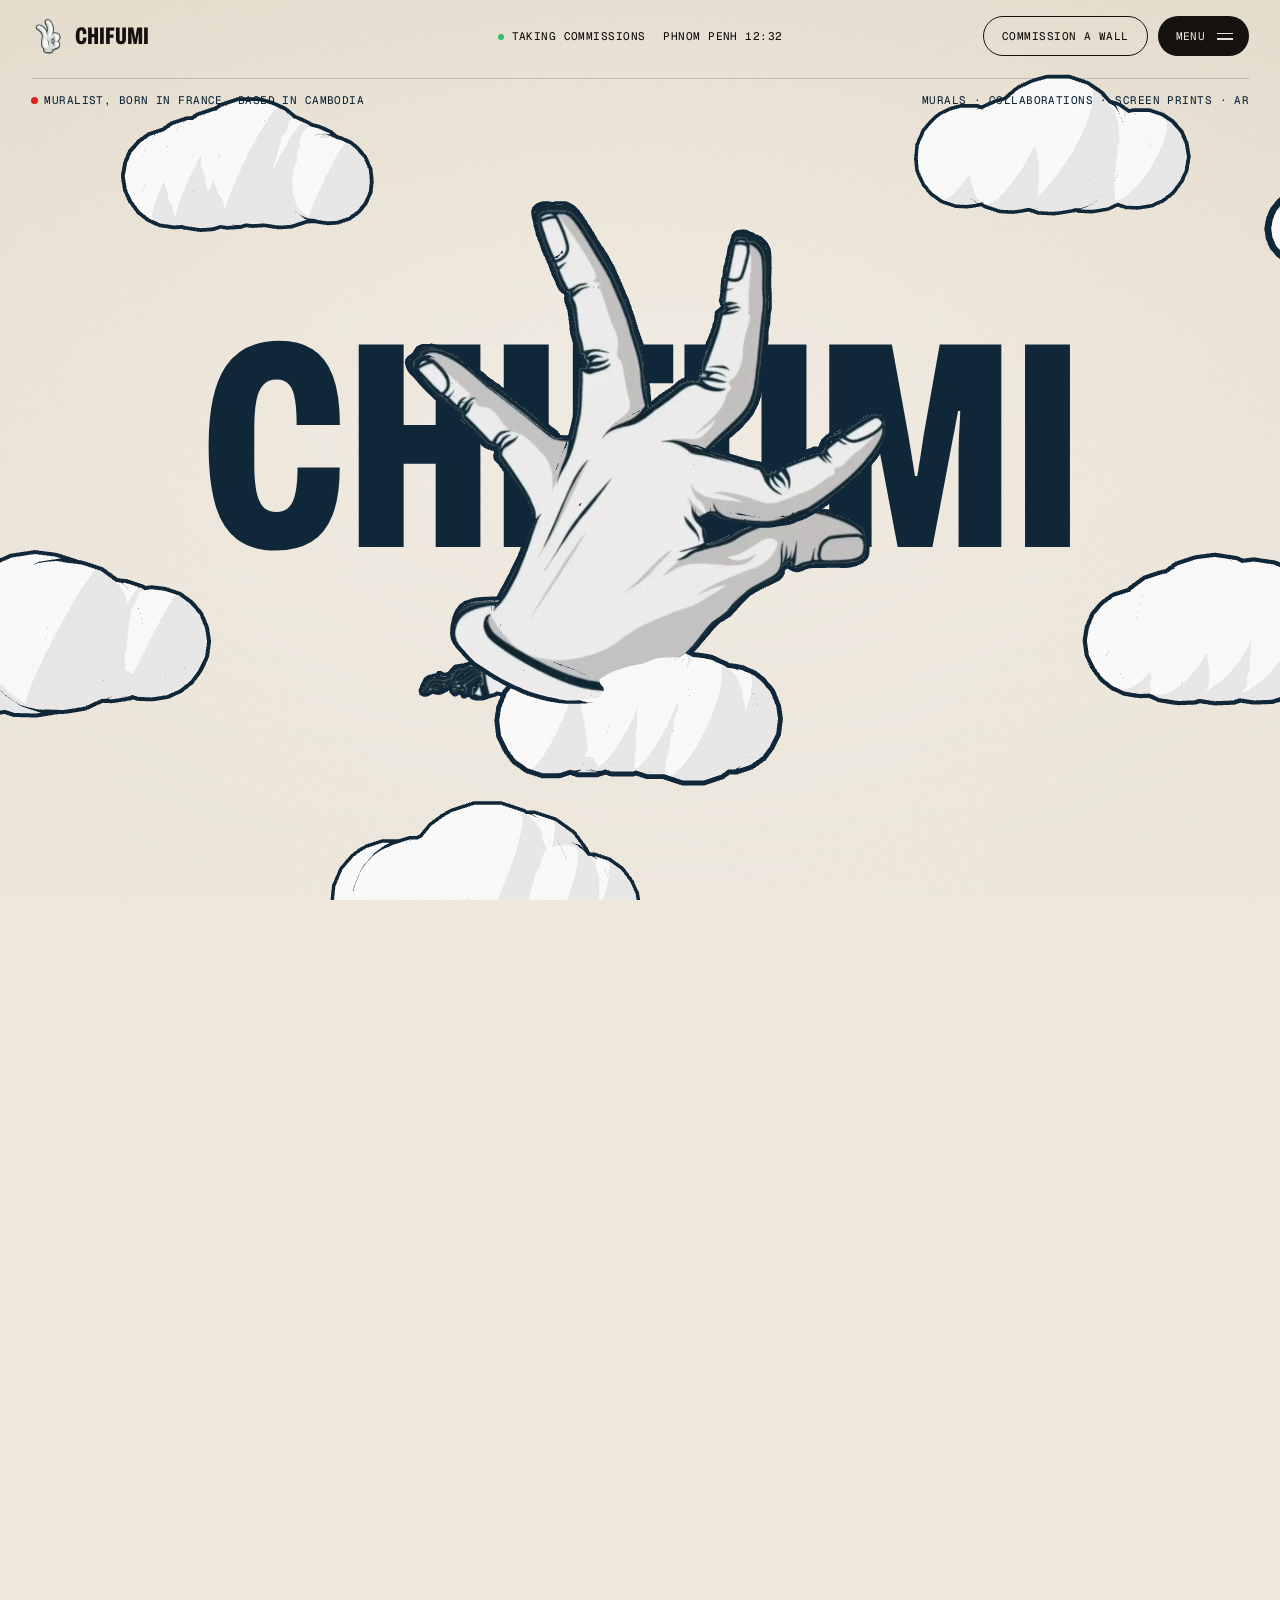
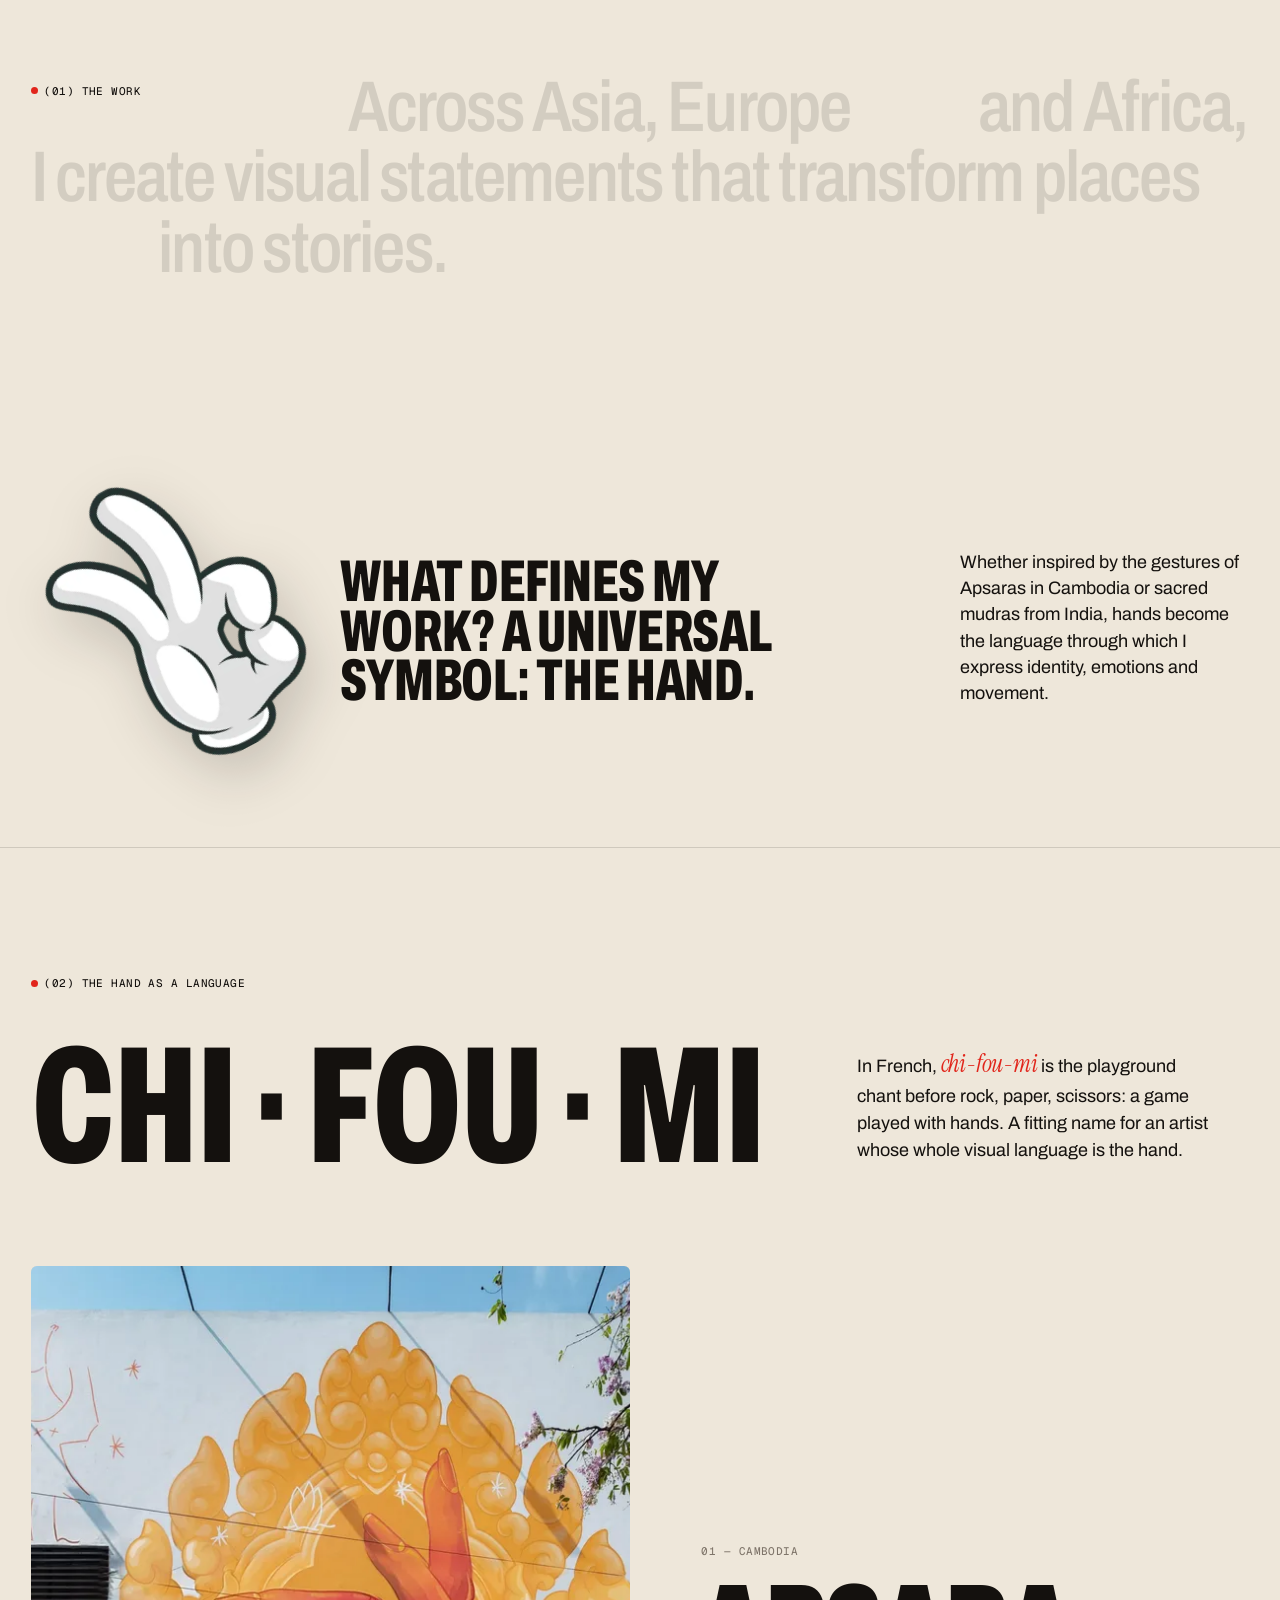
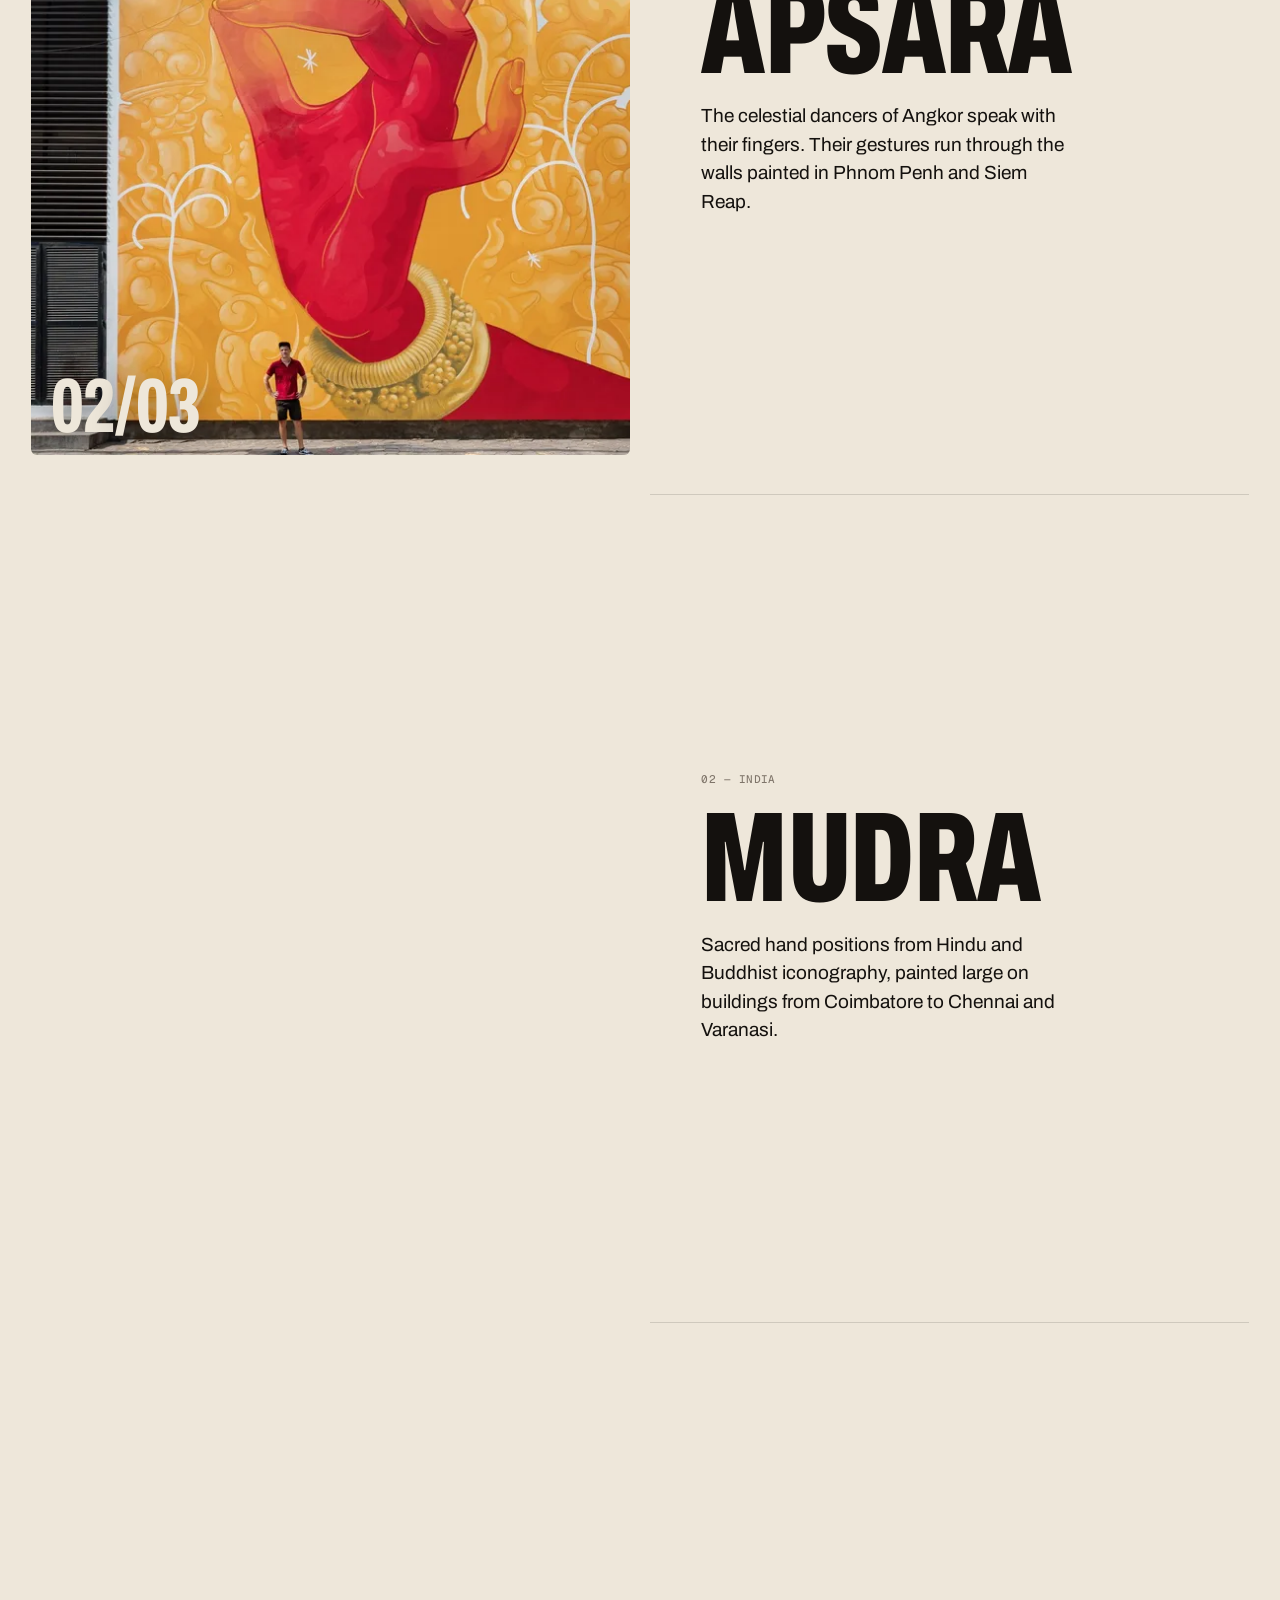
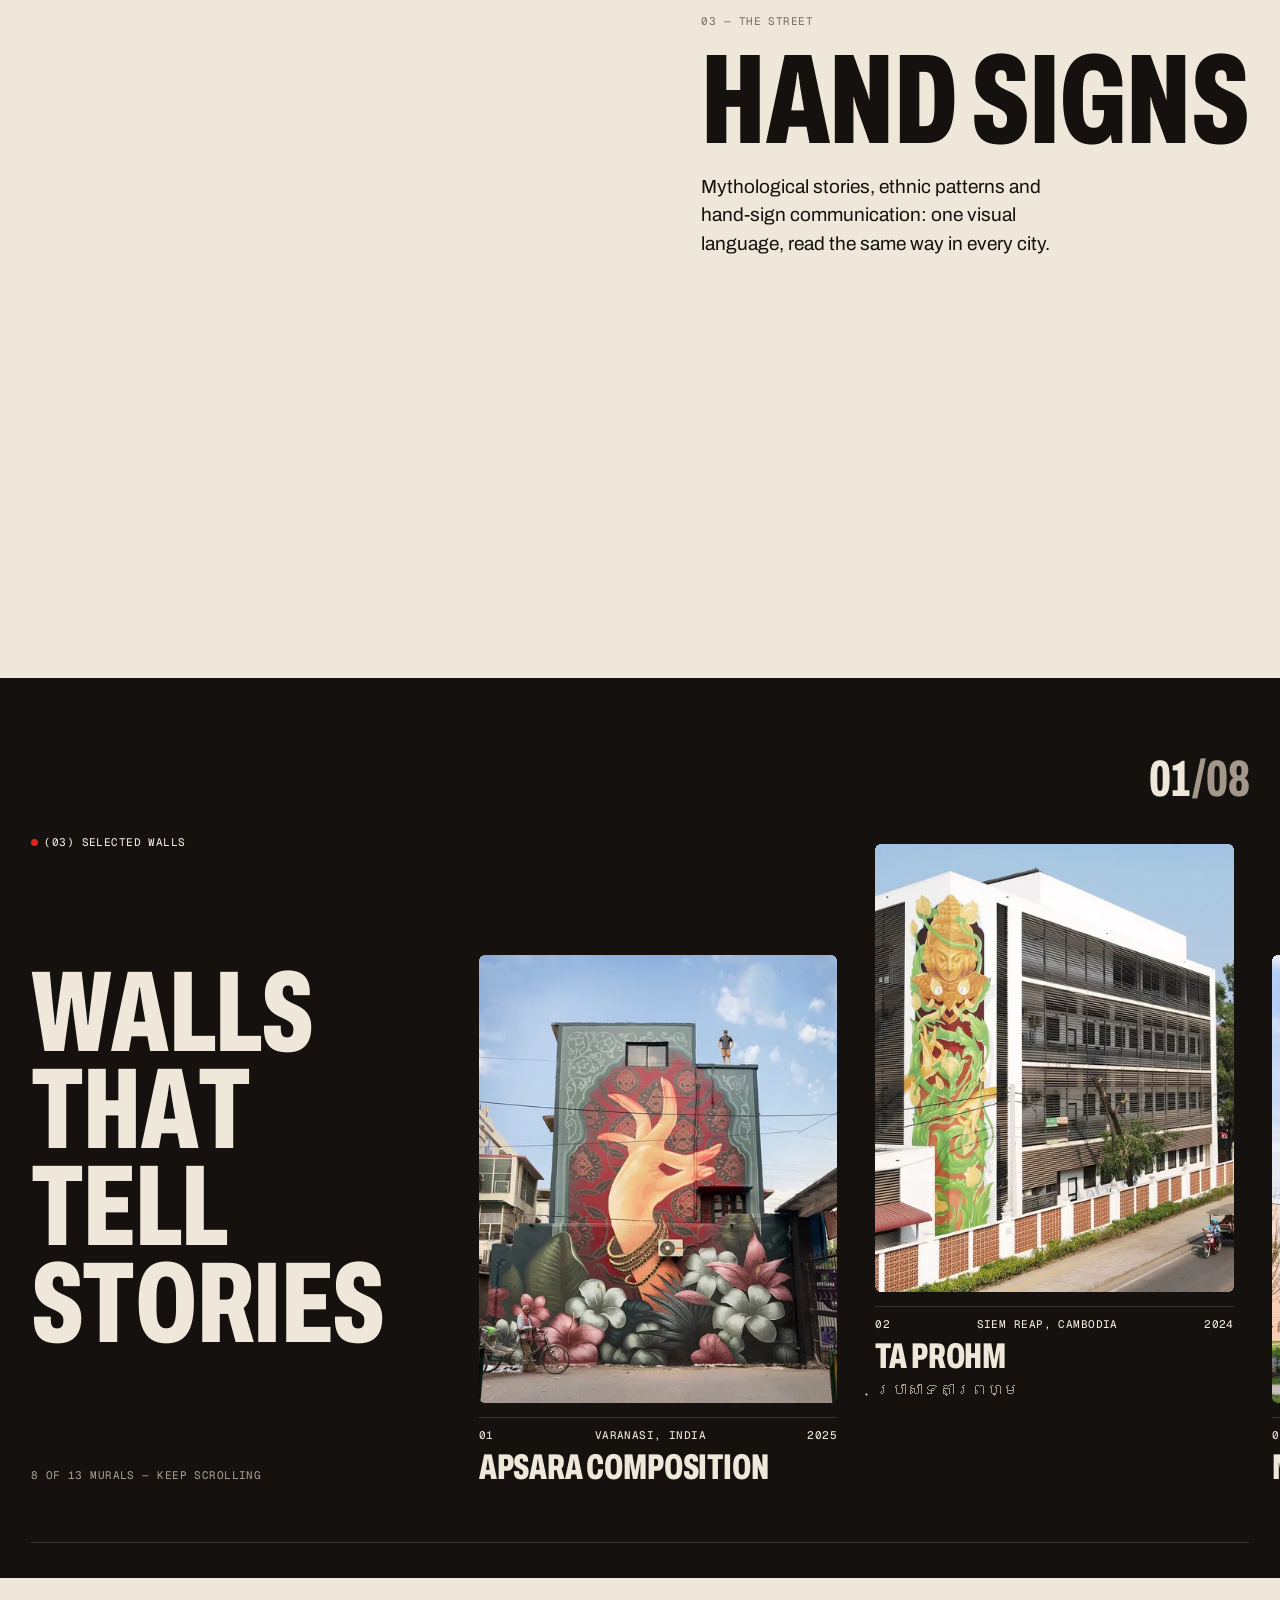
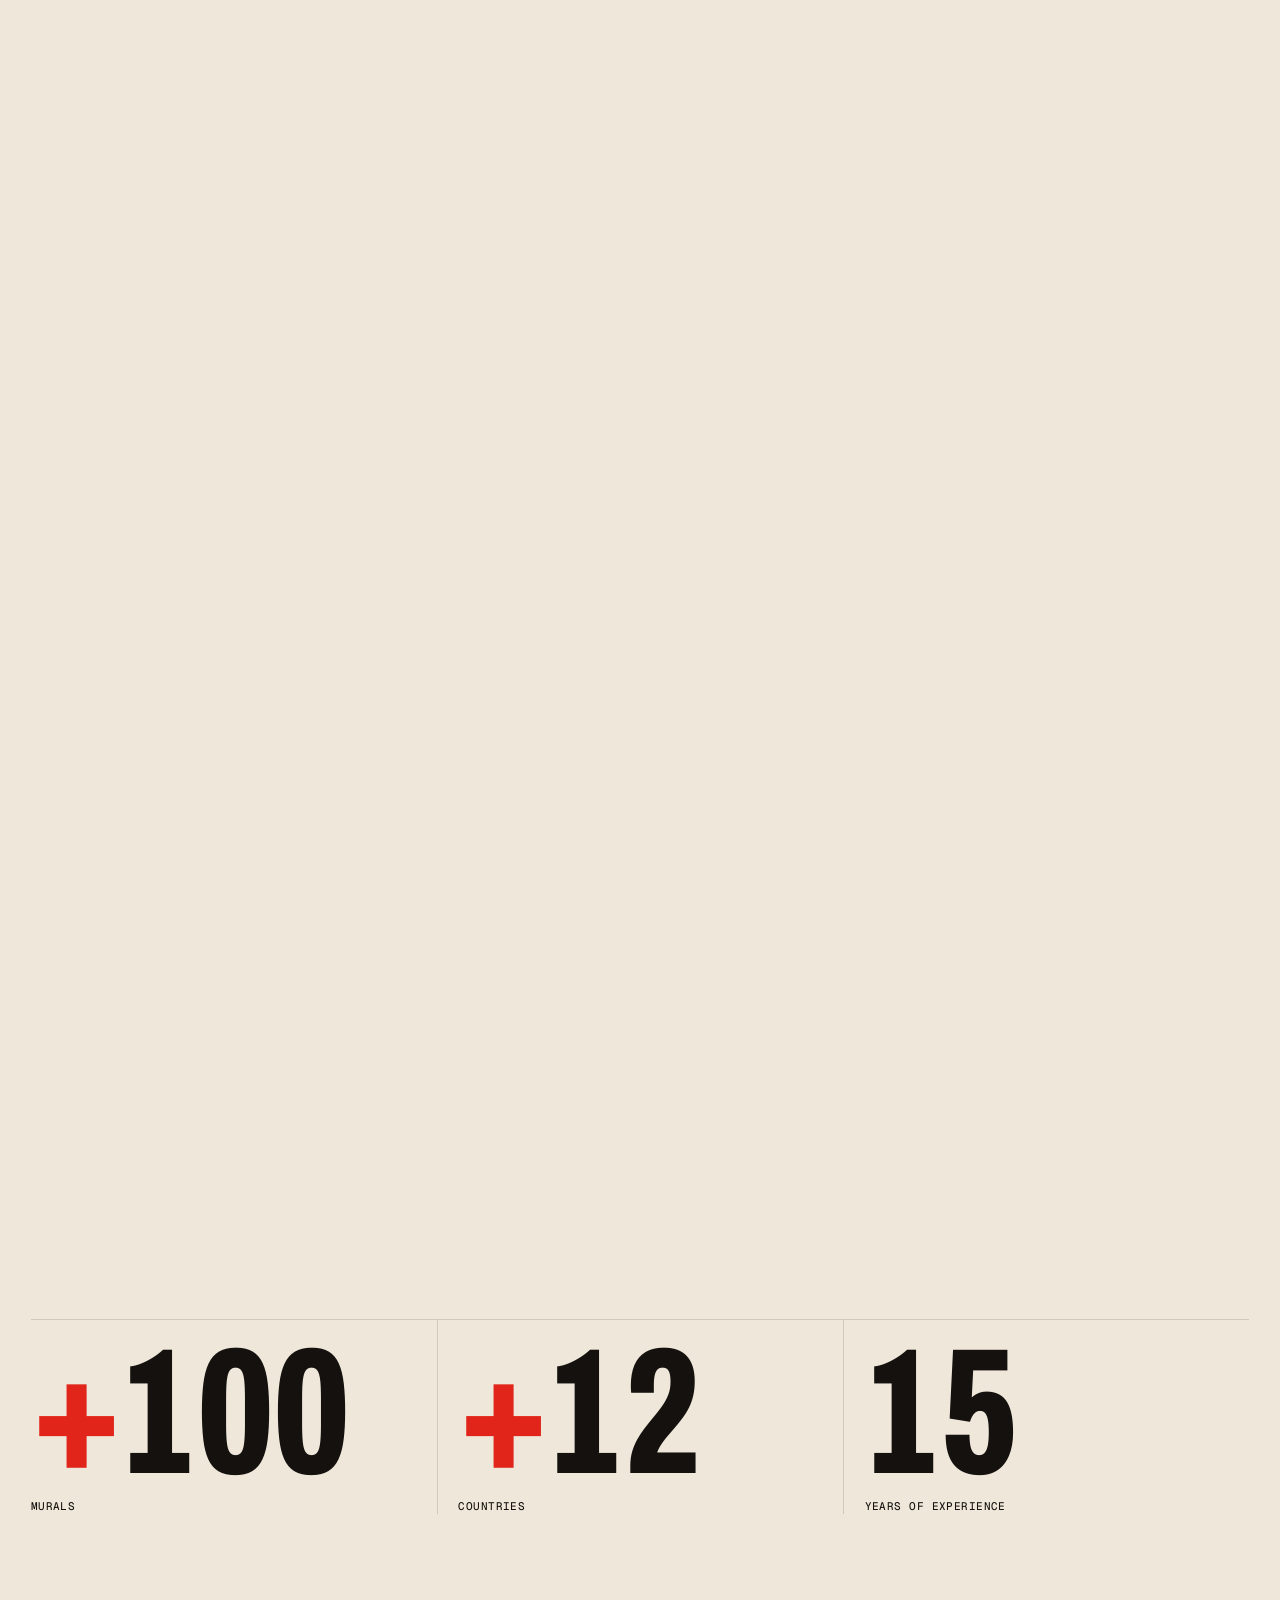
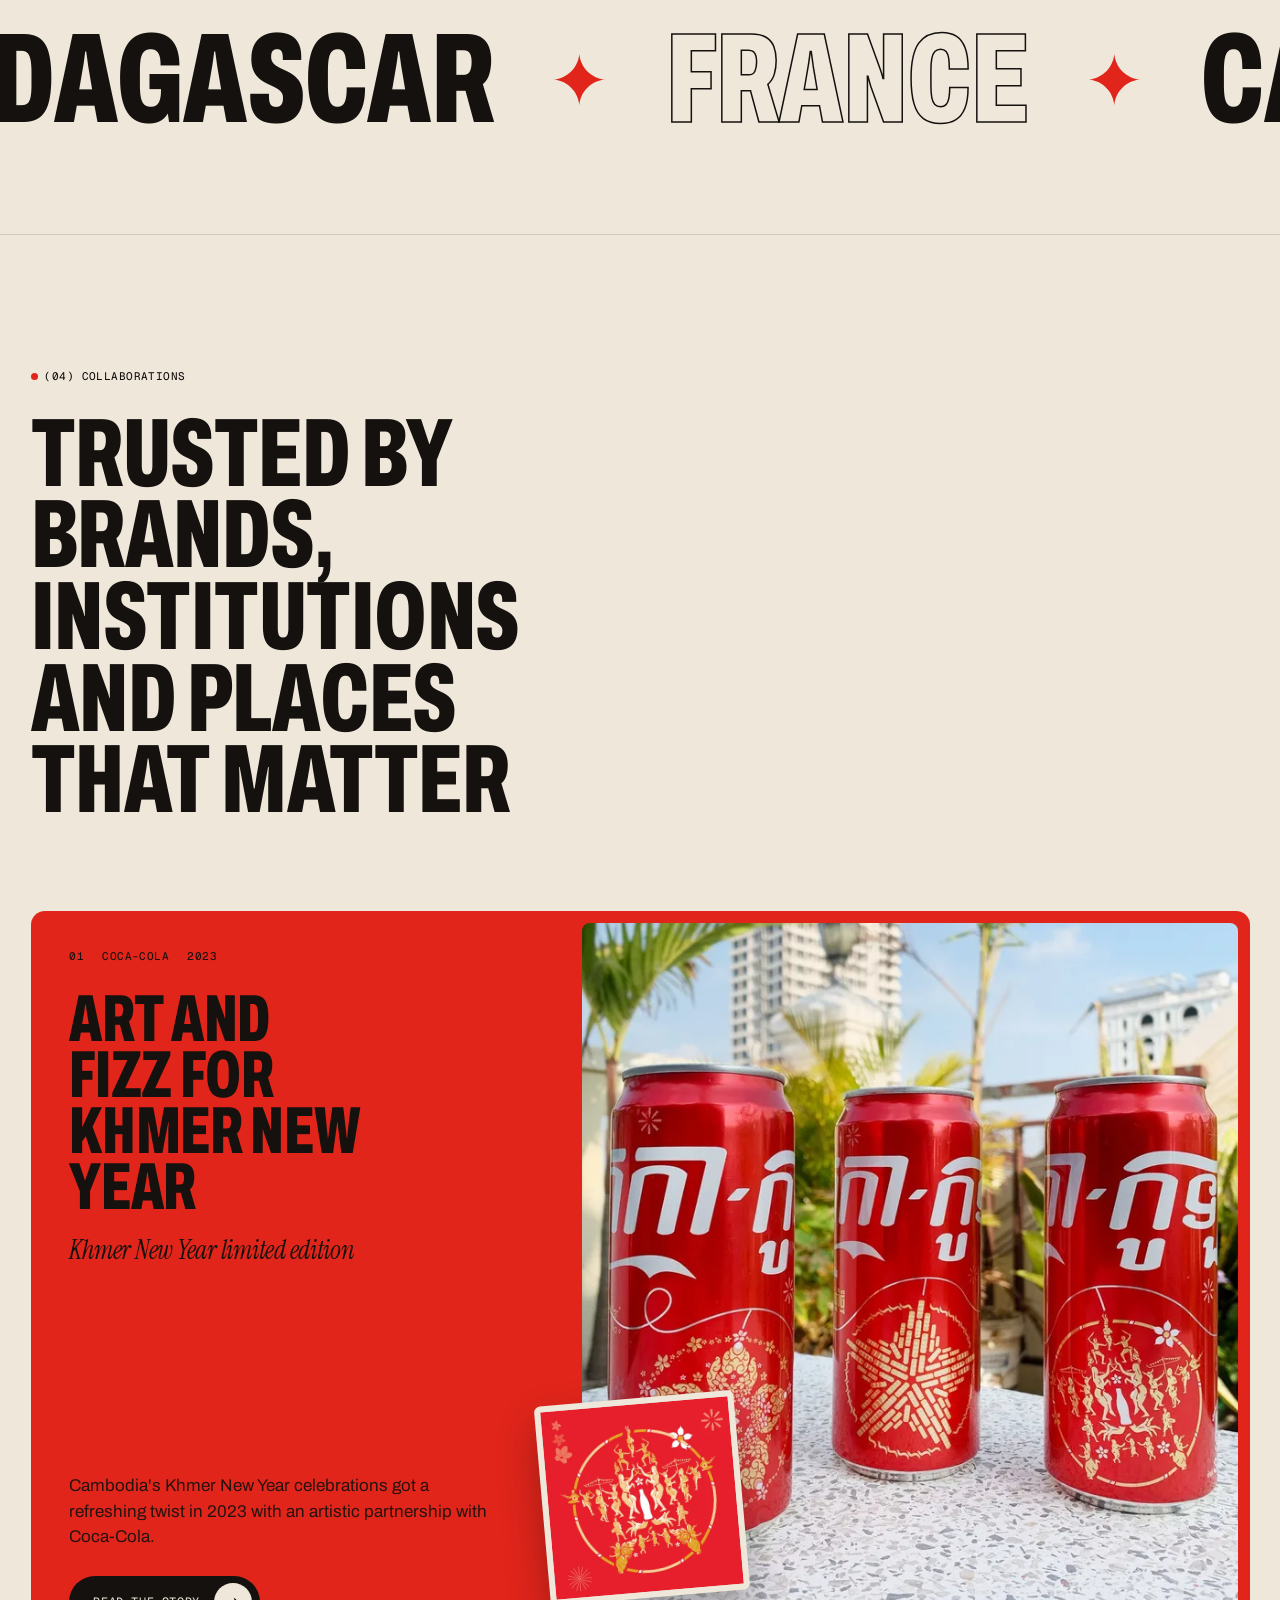
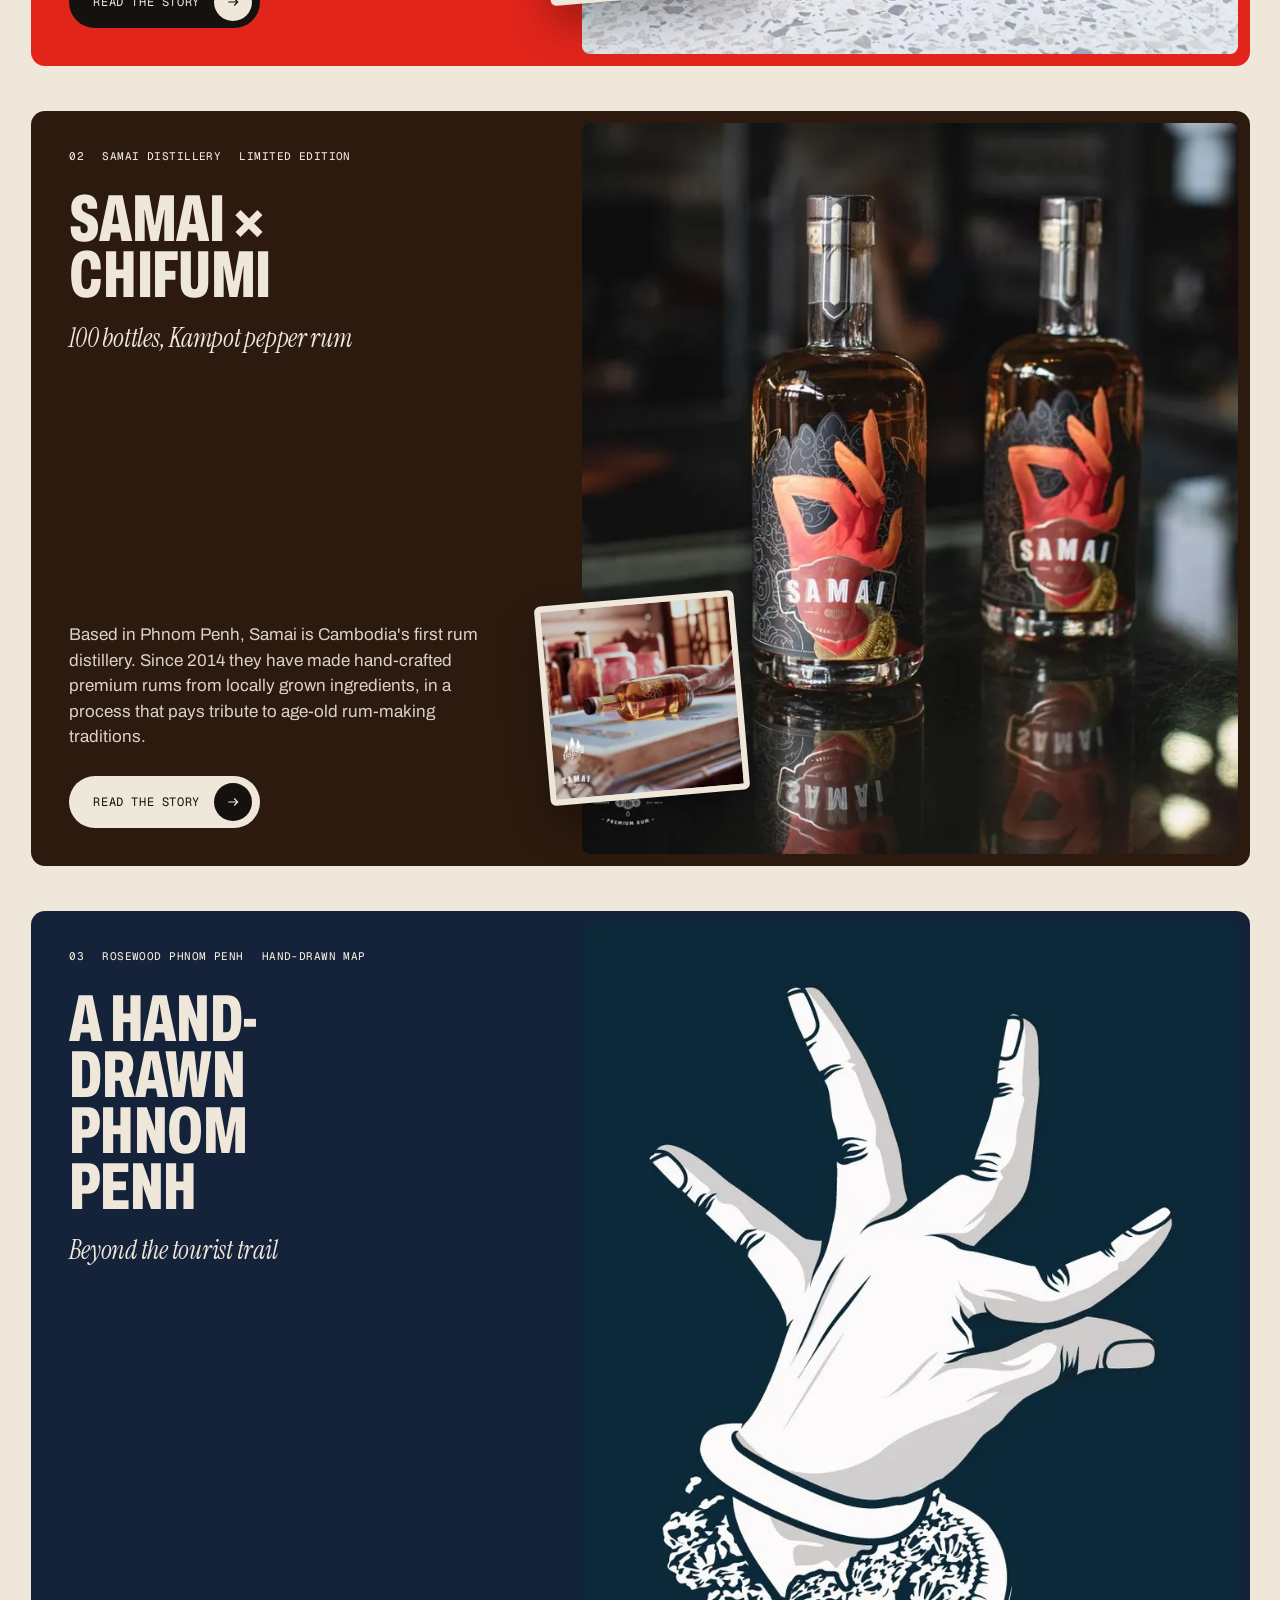
==== commit b31b98f8: "Chifumi site build 2026-11-06: picture-model hand, cream sky" ====
--- a/index.html
+++ b/index.html
@@ -7,4 +7,4 @@
           if (sessionStorage.getItem('chifumi:pt') === '1') d.classList.add('pt-in');
         } catch (e) {}
       })();
-    </script><link rel="stylesheet" href="/_astro/Contact.UhkfcccU.css"></head><body><a class="sr-only" href="#main">Skip to content</a><header class="nav" data-nav data-theme="paper"><a href="/" class="nav__logo" aria-label="Chifumi, home"><img src="/_astro/hand-ok.COxfuZLB_GmJD8.webp" srcset="/_astro/hand-ok.COxfuZLB_1OeGLb.webp 96w, /_astro/hand-ok.COxfuZLB_GmJD8.webp 1078w" alt sizes="34px" loading="eager" decoding="async" width="1078" height="1099" class="nav__hand"><span class="nav__name">Chifumi</span></a><p class="nav__meta mono" aria-hidden="true"><span><i class="dot"></i>Taking commissions</span><span>Phnom Penh <time data-clock>--:--</time></span></p><div class="nav__right"><a class="nav__cta mono" href="/#contact">Commission a wall</a><button class="nav__menu mono" type="button" data-menu-toggle aria-expanded="false" aria-controls="menu"><span data-menu-word>Menu</span><span class="nav__burger" aria-hidden="true"><i></i><i></i></span></button></div></header><div class="menu" id="menu" data-menu aria-hidden="true"><div class="menu__body"><nav class="menu__links" aria-label="Main"><a class="menu__link" href="/murals" data-menu-link="0"><span class="menu__num mono">01</span><span class="menu__label display"><span>Murals</span></span></a><a class="menu__link" href="/collaborations" data-menu-link="1"><span class="menu__num mono">02</span><span class="menu__label display"><span>Collaborations</span></span></a><a class="menu__link" href="/augmented-reality" data-menu-link="2"><span class="menu__num mono">03</span><span class="menu__label display"><span>Augmented Reality</span></span></a><a class="menu__link" href="/shop" data-menu-link="3"><span class="menu__num mono">04</span><span class="menu__label display"><span>Shop</span></span></a><a class="menu__link" href="/about" data-menu-link="4"><span class="menu__num mono">05</span><span class="menu__label display"><span>About</span></span></a></nav><div class="menu__preview" aria-hidden="true"><img src="/_astro/mudra-chennai-2022.BFIb-A4q_1KmaWN.webp" srcset="/_astro/mudra-chennai-2022.BFIb-A4q_Z2qi5vQ.webp 600w, /_astro/mudra-chennai-2022.BFIb-A4q_6E5PI.webp 900w, /_astro/mudra-chennai-2022.BFIb-A4q_1KmaWN.webp 1400w" alt sizes="40vw" loading="lazy" decoding="async" data-menu-img="0" width="1400" height="1400" class="is-active"><img src="/_astro/coca-cola-cans.B_9gsMuD_1BxD9Y.webp" srcset="/_astro/coca-cola-cans.B_9gsMuD_1EvPi8.webp 600w, /_astro/coca-cola-cans.B_9gsMuD_1EoLRU.webp 900w, /_astro/coca-cola-cans.B_9gsMuD_1BxD9Y.webp 1400w" alt sizes="40vw" loading="lazy" decoding="async" data-menu-img="1" width="1400" height="1400" class><img src="/_astro/vol-phone.CWaRfnoE_Z1yt1GN.webp" srcset="/_astro/vol-phone.CWaRfnoE_21EJGc.webp 600w, /_astro/vol-phone.CWaRfnoE_Z2rwtz3.webp 900w, /_astro/vol-phone.CWaRfnoE_Z1yt1GN.webp 1400w" alt sizes="40vw" loading="lazy" decoding="async" data-menu-img="2" width="1400" height="1400" class><img src="/_astro/kunthea-2.DTrwBMWk_Z1NgR6P.webp" srcset="/_astro/kunthea-2.DTrwBMWk_Z2m10zr.webp 600w, /_astro/kunthea-2.DTrwBMWk_Z1NgR6P.webp 800w" alt sizes="40vw" loading="lazy" decoding="async" data-menu-img="3" width="800" height="739" class><img src="/_astro/portrait.BTRjmh0K_Z17EoxR.webp" srcset="/_astro/portrait.BTRjmh0K_ZW0oWL.webp 600w, /_astro/portrait.BTRjmh0K_XfWDG.webp 900w, /_astro/portrait.BTRjmh0K_Z17EoxR.webp 1103w" alt sizes="40vw" loading="lazy" decoding="async" data-menu-img="4" width="1103" height="1400" class></div></div><div class="menu__foot mono"><a href="mailto:contact@chifumi.fr">contact@chifumi.fr</a><a href="https://www.instagram.com/chifumi_gram/" target="_blank" rel="noopener">Instagram @chifumi_gram</a><span>Phnom Penh, Cambodia — <time data-clock>--:--</time></span></div></div><main id="main"><div class="loader" data-loader aria-hidden="true"><div class="loader__bg" data-loader-bg></div><div class="loader__stack" data-loader-stack><img src="/_astro/mudra-chennai-2022.BFIb-A4q_Z2cUa6t.webp" alt="" data-loader-frame="0" decoding="async"><img src="/_astro/coca-cola-cans.B_9gsMuD_K3EDe.webp" alt="" data-loader-frame="1" decoding="async"><img src="/_astro/reahu-epinal-2021.D0IQMsC4_Z1UrUVp.webp" alt="" data-loader-frame="2" decoding="async"><img src="/_astro/portrait-flowers.BuJoQ99a_g29sj.webp" alt="" data-loader-frame="3" decoding="async"><img src="/_astro/maki-maki-strasbourg-2023.BVJwSa3v_2uzhEo.webp" alt="" data-loader-frame="4" decoding="async"><img src="/_astro/kunthea-2.DTrwBMWk_Z12Bm7I.webp" alt="" data-loader-frame="5" decoding="async"><img src="/_astro/kirthimurka-varanasi-2019.DVVL_30v_1odUn3.webp" alt="" data-loader-frame="6" decoding="async"><img src="/_astro/ta-prohm-siem-reap-2024.CayvPBcH_11ow7a.webp" alt="" data-loader-frame="7" decoding="async"><img src="/_astro/yoni-mudra-coimbatore-2020.C3zaMOuX_OySxp.webp" alt="" data-loader-frame="8" decoding="async"><img src="/_astro/apsara-varanasi-2025.DKB23zMX_Z1J2qCF.webp" alt="" data-loader-frame="9" decoding="async"></div><div class="loader__top mono" data-loader-ui><span>Chifumi — muralist</span><span>Asia · Europe · Africa</span><span>Loading walls</span></div><div class="loader__chant display" data-loader-ui><span><span data-chant>Chi</span></span><span><span data-chant>Fou</span></span><span><span data-chant>Mi!</span></span></div><div class="loader__count display" data-loader-ui><span data-loader-count>000</span></div></div><section class="hero" data-hero data-theme="paper"><div class="hero__trail" data-trail data-images="[&quot;/_astro/apsara-varanasi-2025.DKB23zMX_ZKJE6O.webp&quot;,&quot;/_astro/ta-prohm-siem-reap-2024.CayvPBcH_Z1XzYou.webp&quot;,&quot;/_astro/maki-maki-strasbourg-2023.BVJwSa3v_1yeGtW.webp&quot;,&quot;/_astro/kantha-bopha-phnom-penh-2023.CB3FytDn_Z2qY0h9.webp&quot;,&quot;/_astro/a-vol-doiseau-schiltigheim-2023.DIJgyquD_Z2eD3uT.webp&quot;,&quot;/_astro/laetitia-mahajanga-2023.Do0PdQb9_ZAILMc.webp&quot;,&quot;/_astro/fanampitoloha-diego-suarez-2023.CYrjGDr1_2aRiP9.webp&quot;,&quot;/_astro/mudra-chennai-2022.BFIb-A4q_1R9ssM.webp&quot;,&quot;/_astro/together-mumbai-2021.Dl06S6DS_cg5JN.webp&quot;,&quot;/_astro/rama-ayodhya-2021.xJ5Dhduv_yMctu.webp&quot;,&quot;/_astro/reahu-epinal-2021.D0IQMsC4_NKQEx.webp&quot;,&quot;/_astro/yoni-mudra-coimbatore-2020.C3zaMOuX_Z1tMCc8.webp&quot;,&quot;/_astro/kirthimurka-varanasi-2019.DVVL_30v_2e0ysM.webp&quot;,&quot;/_astro/portrait-wall.H_HP2inm_1dYj5u.webp&quot;,&quot;/_astro/portrait-flowers.BuJoQ99a_1j3m39.webp&quot;,&quot;/_astro/house-flowers.CmdNDgL__Z1fNi1l.webp&quot;,&quot;/_astro/possibilities-court.DURZ9pvb_Z18JB7f.webp&quot;,&quot;/_astro/kiri-arena.C9YNXCbA_1yiiE1.webp&quot;,&quot;/_astro/kunthea.BggVsTzV_23KY8S.webp&quot;,&quot;/_astro/dara-khmer.DdHLG0b1_OFtv7.webp&quot;,&quot;/_astro/coca-cola-1.BzN0_khF_Z7Ilp9.webp&quot;,&quot;/_astro/neon-love.Dbb3CaKQ_19JTb9.webp&quot;]" aria-hidden="true"></div><div class="hero__media" data-hero-media data-theme-switch="image"><div class="hero__img"><img src="/_astro/apsara-varanasi-2025.DKB23zMX_1iT4Ok.webp" srcset="/_astro/apsara-varanasi-2025.DKB23zMX_1laQ92.webp 480w, /_astro/apsara-varanasi-2025.DKB23zMX_1DFfrm.webp 800w, /_astro/apsara-varanasi-2025.DKB23zMX_IWxMB.webp 1200w, /_astro/apsara-varanasi-2025.DKB23zMX_1iT4Ok.webp 1500w" alt="Apsara Composition, a mural of a hand among flowers on a building in Varanasi, India (2025)" sizes="100vw" loading="eager" decoding="async" fetchpriority="high" width="1500" height="1512"></div><div class="hero__shade" data-hero-shade></div><p class="hero__over display" data-hero-over><span class="split-line"><span>Painting stories</span></span><span class="split-line"><span>on walls around</span></span><span class="split-line"><span>the world</span></span></p><p class="hero__caption mono" data-hero-caption><span>Apsara Composition</span><span>Varanasi, India — 2025</span></p></div><div class="hero__top mono" data-hero-fade><span class="label">Muralist, born in France, based in Cambodia</span><span class="hero__disciplines">Murals · Collaborations · Screen prints · AR</span></div><h1 class="hero__title display" aria-label="Chifumi"><span class="hero__word" data-hero-word="l" aria-hidden="true">Chi</span><span class="hero__slot" data-hero-slot aria-hidden="true"></span><span class="hero__word" data-hero-word="r" aria-hidden="true">fumi</span></h1><div class="hero__bottom" data-hero-fade><p class="hero__tag serif">A French muralist painting stories on walls around the world.</p><p class="hero__scroll mono"><span>Scroll</span><i></i></p></div></section><section class="manifesto wrap" data-theme="paper"><p class="manifesto__label mono label">(01) The work</p><p class="manifesto__lead" data-scrub-words>Across Asia, Europe<span class="pill" data-pill><img src="/_astro/kirthimurka-varanasi-2019.DVVL_30v_1MNIuf.webp" srcset="/_astro/kirthimurka-varanasi-2019.DVVL_30v_Z1Qy1GJ.webp 320w, /_astro/kirthimurka-varanasi-2019.DVVL_30v_1MNIuf.webp 1400w" alt sizes="160px" loading="lazy" decoding="async" width="1400" height="1400"></span>and Africa, I create visual statements that transform places<span class="pill" data-pill><img src="/_astro/fanampitoloha-diego-suarez-2023.CYrjGDr1_ZMJ6Fa.webp" srcset="/_astro/fanampitoloha-diego-suarez-2023.CYrjGDr1_uGs33.webp 320w, /_astro/fanampitoloha-diego-suarez-2023.CYrjGDr1_ZMJ6Fa.webp 1400w" alt sizes="160px" loading="lazy" decoding="async" width="1400" height="1400"></span>into stories.</p><div class="manifesto__row"><div class="manifesto__hand" data-hand-spin aria-hidden="true"><img src="/_astro/hand-ok.COxfuZLB_GmJD8.webp" srcset="/_astro/hand-ok.COxfuZLB_Z1SbC4t.webp 400w, /_astro/hand-ok.COxfuZLB_1efGsQ.webp 700w, /_astro/hand-ok.COxfuZLB_GmJD8.webp 1078w" alt sizes="22vw" loading="lazy" decoding="async" width="1078" height="1099"></div><p class="manifesto__q display" data-split-lines>What defines my work? A universal symbol: the hand.</p><p class="manifesto__body" data-fade>Whether inspired by the gestures of Apsaras in Cambodia or sacred mudras from India, hands become the language through which I express identity, emotions and movement.</p></div></section><section class="gestures wrap" data-gestures data-theme="paper"><header class="gestures__head"><p class="mono label">(02) The hand as a language</p><h2 class="gestures__title display" data-split-chars>Chi · Fou · Mi</h2><p class="gestures__intro" data-fade>In French, <em class="serif">chi-fou-mi</em> is the playground chant before rock, paper, scissors: a game played with hands. A fitting name for an artist whose whole visual language is the hand.</p></header><div class="gestures__body"><div class="gestures__sticky"><div class="gestures__frame frame"><img src="/_astro/kantha-bopha-phnom-penh-2023.CB3FytDn_Z1Pd5o1.webp" srcset="/_astro/kantha-bopha-phnom-penh-2023.CB3FytDn_1zxYLd.webp 800w, /_astro/kantha-bopha-phnom-penh-2023.CB3FytDn_26cAGd.webp 1200w, /_astro/kantha-bopha-phnom-penh-2023.CB3FytDn_Z1pMxaU.webp 1600w, /_astro/kantha-bopha-phnom-penh-2023.CB3FytDn_Z1Pd5o1.webp 2000w" alt="Apsara, Cambodia" sizes="(max-width: 860px) 100vw, 48vw" loading="lazy" decoding="async" data-gesture-img="0" width="2000" height="2000"><img src="/_astro/mudra-chennai-2022.BFIb-A4q_1KmaWN.webp" srcset="/_astro/mudra-chennai-2022.BFIb-A4q_WoJEv.webp 800w, /_astro/mudra-chennai-2022.BFIb-A4q_r7qgq.webp 1200w, /_astro/mudra-chennai-2022.BFIb-A4q_1KmaWN.webp 1400w" alt="Mudra, India" sizes="(max-width: 860px) 100vw, 48vw" loading="lazy" decoding="async" data-gesture-img="1" width="1400" height="1400"><img src="/_astro/portrait.BTRjmh0K_Z17EoxR.webp" srcset="/_astro/portrait.BTRjmh0K_ZpAKAy.webp 800w, /_astro/portrait.BTRjmh0K_Z17EoxR.webp 1103w" alt="Hand signs, The street" sizes="(max-width: 860px) 100vw, 48vw" loading="lazy" decoding="async" data-gesture-img="2" width="1103" height="1400"><p class="gestures__count display"><span data-gesture-num>01</span><span>/03</span></p></div></div><div class="gestures__list"><article class="gesture" data-gesture><div class="gesture__mobile frame"><img src="/_astro/kantha-bopha-phnom-penh-2023.CB3FytDn_Z1Pd5o1.webp" srcset="/_astro/kantha-bopha-phnom-penh-2023.CB3FytDn_2j4bhw.webp 600w, /_astro/kantha-bopha-phnom-penh-2023.CB3FytDn_Z1jMESp.webp 900w, /_astro/kantha-bopha-phnom-penh-2023.CB3FytDn_Z1Pd5o1.webp 2000w" alt sizes="100vw" loading="lazy" decoding="async" width="2000" height="2000"></div><p class="mono muted">01 — Cambodia</p><h3 class="gesture__name display" data-split-chars>Apsara</h3><p class="gesture__text">The celestial dancers of Angkor speak with their fingers. Their gestures run through the walls painted in Phnom Penh and Siem Reap.</p></article><article class="gesture" data-gesture><div class="gesture__mobile frame"><img src="/_astro/mudra-chennai-2022.BFIb-A4q_1KmaWN.webp" srcset="/_astro/mudra-chennai-2022.BFIb-A4q_Z2qi5vQ.webp 600w, /_astro/mudra-chennai-2022.BFIb-A4q_6E5PI.webp 900w, /_astro/mudra-chennai-2022.BFIb-A4q_1KmaWN.webp 1400w" alt sizes="100vw" loading="lazy" decoding="async" width="1400" height="1400"></div><p class="mono muted">02 — India</p><h3 class="gesture__name display" data-split-chars>Mudra</h3><p class="gesture__text">Sacred hand positions from Hindu and Buddhist iconography, painted large on buildings from Coimbatore to Chennai and Varanasi.</p></article><article class="gesture" data-gesture><div class="gesture__mobile frame"><img src="/_astro/portrait.BTRjmh0K_Z17EoxR.webp" srcset="/_astro/portrait.BTRjmh0K_ZW0oWL.webp 600w, /_astro/portrait.BTRjmh0K_XfWDG.webp 900w, /_astro/portrait.BTRjmh0K_Z17EoxR.webp 1103w" alt sizes="100vw" loading="lazy" decoding="async" width="1103" height="1400"></div><p class="mono muted">03 — The street</p><h3 class="gesture__name display" data-split-chars>Hand signs</h3><p class="gesture__text">Mythological stories, ethnic patterns and hand-sign communication: one visual language, read the same way in every city.</p></article></div></div></section><section class="walls is-ink" data-hscroll data-theme="ink"><div class="walls__pin"><div class="walls__track" data-hs-track><div class="walls__intro"><p class="mono label">(03) Selected walls</p><h2 class="walls__title display" data-split-chars>Walls<br>that tell<br>stories</h2><p class="walls__hint mono muted">8 of 13 murals — keep scrolling</p></div><a class="wall" href="/murals#apsara-varanasi" data-hs-item><div class="wall__media"><img src="/_astro/apsara-varanasi-2025.DKB23zMX_1iT4Ok.webp" srcset="/_astro/apsara-varanasi-2025.DKB23zMX_nX6iM.webp 600w, /_astro/apsara-varanasi-2025.DKB23zMX_1k6twU.webp 900w, /_astro/apsara-varanasi-2025.DKB23zMX_Z2ccAcM.webp 1300w, /_astro/apsara-varanasi-2025.DKB23zMX_1iT4Ok.webp 1500w" alt="Apsara Composition, Varanasi, India, 2025" sizes="(max-width: 860px) 80vw, 34vw" loading="lazy" decoding="async" data-hs-parallax="true" width="1500" height="1512"></div><div class="wall__meta mono"><span>01</span><span>Varanasi, India</span><span>2025</span></div><h3 class="wall__title display">Apsara Composition</h3></a><a class="wall" href="/murals#ta-prohm" data-hs-item><div class="wall__media"><img src="/_astro/ta-prohm-siem-reap-2024.CayvPBcH_1hP0cV.webp" srcset="/_astro/ta-prohm-siem-reap-2024.CayvPBcH_24V8vi.webp 600w, /_astro/ta-prohm-siem-reap-2024.CayvPBcH_zl3v4.webp 900w, /_astro/ta-prohm-siem-reap-2024.CayvPBcH_Z23VCPn.webp 1300w, /_astro/ta-prohm-siem-reap-2024.CayvPBcH_1hP0cV.webp 2000w" alt="Ta Prohm, Siem Reap, Cambodia, 2024" sizes="(max-width: 860px) 80vw, 34vw" loading="lazy" decoding="async" data-hs-parallax="true" width="2000" height="2000"></div><div class="wall__meta mono"><span>02</span><span>Siem Reap, Cambodia</span><span>2024</span></div><h3 class="wall__title display">Ta Prohm</h3><p class="wall__khmer" lang="km">ប្រាសាទតាព្រហ្ម</p></a><a class="wall" href="/murals#maki-maki" data-hs-item><div class="wall__media"><img src="/_astro/maki-maki-strasbourg-2023.BVJwSa3v_Z2b232l.webp" srcset="/_astro/maki-maki-strasbourg-2023.BVJwSa3v_11cuNK.webp 600w, /_astro/maki-maki-strasbourg-2023.BVJwSa3v_1FOBiO.webp 900w, /_astro/maki-maki-strasbourg-2023.BVJwSa3v_2kmYHw.webp 1300w, /_astro/maki-maki-strasbourg-2023.BVJwSa3v_Z2b232l.webp 1365w" alt="Maki Maki, Strasbourg, France, 2023" sizes="(max-width: 860px) 80vw, 34vw" loading="lazy" decoding="async" data-hs-parallax="true" width="1365" height="1365"></div><div class="wall__meta mono"><span>03</span><span>Strasbourg, France</span><span>2023</span></div><h3 class="wall__title display">Maki Maki</h3></a><a class="wall" href="/murals#kantha-bopha" data-hs-item><div class="wall__media"><img src="/_astro/kantha-bopha-phnom-penh-2023.CB3FytDn_Z1Pd5o1.webp" srcset="/_astro/kantha-bopha-phnom-penh-2023.CB3FytDn_2j4bhw.webp 600w, /_astro/kantha-bopha-phnom-penh-2023.CB3FytDn_Z1jMESp.webp 900w, /_astro/kantha-bopha-phnom-penh-2023.CB3FytDn_2u0lqa.webp 1300w, /_astro/kantha-bopha-phnom-penh-2023.CB3FytDn_Z1Pd5o1.webp 2000w" alt="Kantha Bopha, Phnom Penh, Cambodia, 2023" sizes="(max-width: 860px) 80vw, 34vw" loading="lazy" decoding="async" data-hs-parallax="true" width="2000" height="2000"></div><div class="wall__meta mono"><span>04</span><span>Phnom Penh, Cambodia</span><span>2023</span></div><h3 class="wall__title display">Kantha Bopha</h3></a><a class="wall" href="/murals#a-vol-doiseau" data-hs-item><div class="wall__media"><img src="/_astro/a-vol-doiseau-schiltigheim-2023.DIJgyquD_Z1blDKL.webp" srcset="/_astro/a-vol-doiseau-schiltigheim-2023.DIJgyquD_1JM4pr.webp 600w, /_astro/a-vol-doiseau-schiltigheim-2023.DIJgyquD_1s2lcF.webp 900w, /_astro/a-vol-doiseau-schiltigheim-2023.DIJgyquD_Z1f0lo.webp 1300w, /_astro/a-vol-doiseau-schiltigheim-2023.DIJgyquD_Z1blDKL.webp 1500w" alt="A vol d'oiseau, Schiltigheim, France, 2023" sizes="(max-width: 860px) 80vw, 34vw" loading="lazy" decoding="async" data-hs-parallax="true" width="1500" height="1501"></div><div class="wall__meta mono"><span>05</span><span>Schiltigheim, France</span><span>2023</span></div><h3 class="wall__title display">A vol d&#39;oiseau</h3></a><a class="wall" href="/murals#mudra-chennai" data-hs-item><div class="wall__media"><img src="/_astro/mudra-chennai-2022.BFIb-A4q_1KmaWN.webp" srcset="/_astro/mudra-chennai-2022.BFIb-A4q_Z2qi5vQ.webp 600w, /_astro/mudra-chennai-2022.BFIb-A4q_6E5PI.webp 900w, /_astro/mudra-chennai-2022.BFIb-A4q_Z1qQghQ.webp 1300w, /_astro/mudra-chennai-2022.BFIb-A4q_1KmaWN.webp 1400w" alt="Mudra, Chennai, India, 2022" sizes="(max-width: 860px) 80vw, 34vw" loading="lazy" decoding="async" data-hs-parallax="true" width="1400" height="1400"></div><div class="wall__meta mono"><span>06</span><span>Chennai, India</span><span>2022</span></div><h3 class="wall__title display">Mudra</h3></a><a class="wall" href="/murals#reahu" data-hs-item><div class="wall__media"><img src="/_astro/reahu-epinal-2021.D0IQMsC4_ZXBdvv.webp" srcset="/_astro/reahu-epinal-2021.D0IQMsC4_1kiXHE.webp 600w, /_astro/reahu-epinal-2021.D0IQMsC4_ZrM98h.webp 900w, /_astro/reahu-epinal-2021.D0IQMsC4_Z7QyGI.webp 1300w, /_astro/reahu-epinal-2021.D0IQMsC4_ZXBdvv.webp 1400w" alt="Reahu, Epinal, France, 2021" sizes="(max-width: 860px) 80vw, 34vw" loading="lazy" decoding="async" data-hs-parallax="true" width="1400" height="1400"></div><div class="wall__meta mono"><span>07</span><span>Epinal, France</span><span>2021</span></div><h3 class="wall__title display">Reahu</h3></a><a class="wall" href="/murals#yoni-mudra" data-hs-item><div class="wall__media"><img src="/_astro/yoni-mudra-coimbatore-2020.C3zaMOuX_Z1UOzfi.webp" srcset="/_astro/yoni-mudra-coimbatore-2020.C3zaMOuX_24orP3.webp 600w, /_astro/yoni-mudra-coimbatore-2020.C3zaMOuX_ZElndk.webp 900w, /_astro/yoni-mudra-coimbatore-2020.C3zaMOuX_1T2QTO.webp 1300w, /_astro/yoni-mudra-coimbatore-2020.C3zaMOuX_Z1UOzfi.webp 1400w" alt="Yoni Mudra, Coimbatore, India, 2020" sizes="(max-width: 860px) 80vw, 34vw" loading="lazy" decoding="async" data-hs-parallax="true" width="1400" height="1400"></div><div class="wall__meta mono"><span>08</span><span>Coimbatore, India</span><span>2020</span></div><h3 class="wall__title display">Yoni Mudra</h3></a><a class="wall wall--more" href="/murals"><span class="display">All<br>murals</span><span class="wall__more-icon"><svg viewBox="0 0 24 24" fill="none" stroke="currentColor" stroke-width="2" aria-hidden="true"><path d="M4 12h16M14 6l6 6-6 6"></path></svg></span></a></div><p class="walls__counter display" aria-hidden="true"><span data-hs-current>01</span><span class="muted">/08</span></p><div class="walls__progress" aria-hidden="true"><i data-hs-bar></i></div></div></section><section class="numbers" data-theme="paper"><div class="numbers__grid wrap"><div class="stat"><p class="stat__num display"><span class="stat__prefix">+</span><span data-count="100">100</span></p><p class="mono">Murals</p></div><div class="stat"><p class="stat__num display"><span class="stat__prefix">+</span><span data-count="12">12</span></p><p class="mono">Countries</p></div><div class="stat"><p class="stat__num display"><span class="stat__prefix"></span><span data-count="15">15</span></p><p class="mono">Years of experience</p></div></div><div class="numbers__marquee marquee display" data-marquee data-speed="60" role="img" aria-label="Murals painted in Cambodia, India, Madagascar, France, California, Denmark, Croatia, Thailand, Nepal, Italy"><div class="marquee__inner"><span class="marquee__item">Cambodia<svg class="marquee__sep" viewBox="0 0 24 24" aria-hidden="true"><path fill="currentColor" d="M12 0c.6 6.4 5.6 11.4 12 12-6.4.6-11.4 5.6-12 12-.6-6.4-5.6-11.4-12-12C6.4 11.4 11.4 6.4 12 0Z"></path></svg></span><span class="marquee__item is-outline">India<svg class="marquee__sep" viewBox="0 0 24 24" aria-hidden="true"><path fill="currentColor" d="M12 0c.6 6.4 5.6 11.4 12 12-6.4.6-11.4 5.6-12 12-.6-6.4-5.6-11.4-12-12C6.4 11.4 11.4 6.4 12 0Z"></path></svg></span><span class="marquee__item">Madagascar<svg class="marquee__sep" viewBox="0 0 24 24" aria-hidden="true"><path fill="currentColor" d="M12 0c.6 6.4 5.6 11.4 12 12-6.4.6-11.4 5.6-12 12-.6-6.4-5.6-11.4-12-12C6.4 11.4 11.4 6.4 12 0Z"></path></svg></span><span class="marquee__item is-outline">France<svg class="marquee__sep" viewBox="0 0 24 24" aria-hidden="true"><path fill="currentColor" d="M12 0c.6 6.4 5.6 11.4 12 12-6.4.6-11.4 5.6-12 12-.6-6.4-5.6-11.4-12-12C6.4 11.4 11.4 6.4 12 0Z"></path></svg></span><span class="marquee__item">California<svg class="marquee__sep" viewBox="0 0 24 24" aria-hidden="true"><path fill="currentColor" d="M12 0c.6 6.4 5.6 11.4 12 12-6.4.6-11.4 5.6-12 12-.6-6.4-5.6-11.4-12-12C6.4 11.4 11.4 6.4 12 0Z"></path></svg></span><span class="marquee__item is-outline">Denmark<svg class="marquee__sep" viewBox="0 0 24 24" aria-hidden="true"><path fill="currentColor" d="M12 0c.6 6.4 5.6 11.4 12 12-6.4.6-11.4 5.6-12 12-.6-6.4-5.6-11.4-12-12C6.4 11.4 11.4 6.4 12 0Z"></path></svg></span><span class="marquee__item">Croatia<svg class="marquee__sep" viewBox="0 0 24 24" aria-hidden="true"><path fill="currentColor" d="M12 0c.6 6.4 5.6 11.4 12 12-6.4.6-11.4 5.6-12 12-.6-6.4-5.6-11.4-12-12C6.4 11.4 11.4 6.4 12 0Z"></path></svg></span><span class="marquee__item is-outline">Thailand<svg class="marquee__sep" viewBox="0 0 24 24" aria-hidden="true"><path fill="currentColor" d="M12 0c.6 6.4 5.6 11.4 12 12-6.4.6-11.4 5.6-12 12-.6-6.4-5.6-11.4-12-12C6.4 11.4 11.4 6.4 12 0Z"></path></svg></span><span class="marquee__item">Nepal<svg class="marquee__sep" viewBox="0 0 24 24" aria-hidden="true"><path fill="currentColor" d="M12 0c.6 6.4 5.6 11.4 12 12-6.4.6-11.4 5.6-12 12-.6-6.4-5.6-11.4-12-12C6.4 11.4 11.4 6.4 12 0Z"></path></svg></span><span class="marquee__item is-outline">Italy<svg class="marquee__sep" viewBox="0 0 24 24" aria-hidden="true"><path fill="currentColor" d="M12 0c.6 6.4 5.6 11.4 12 12-6.4.6-11.4 5.6-12 12-.6-6.4-5.6-11.4-12-12C6.4 11.4 11.4 6.4 12 0Z"></path></svg></span><span class="marquee__item">Cambodia<svg class="marquee__sep" viewBox="0 0 24 24" aria-hidden="true"><path fill="currentColor" d="M12 0c.6 6.4 5.6 11.4 12 12-6.4.6-11.4 5.6-12 12-.6-6.4-5.6-11.4-12-12C6.4 11.4 11.4 6.4 12 0Z"></path></svg></span><span class="marquee__item is-outline">India<svg class="marquee__sep" viewBox="0 0 24 24" aria-hidden="true"><path fill="currentColor" d="M12 0c.6 6.4 5.6 11.4 12 12-6.4.6-11.4 5.6-12 12-.6-6.4-5.6-11.4-12-12C6.4 11.4 11.4 6.4 12 0Z"></path></svg></span><span class="marquee__item">Madagascar<svg class="marquee__sep" viewBox="0 0 24 24" aria-hidden="true"><path fill="currentColor" d="M12 0c.6 6.4 5.6 11.4 12 12-6.4.6-11.4 5.6-12 12-.6-6.4-5.6-11.4-12-12C6.4 11.4 11.4 6.4 12 0Z"></path></svg></span><span class="marquee__item is-outline">France<svg class="marquee__sep" viewBox="0 0 24 24" aria-hidden="true"><path fill="currentColor" d="M12 0c.6 6.4 5.6 11.4 12 12-6.4.6-11.4 5.6-12 12-.6-6.4-5.6-11.4-12-12C6.4 11.4 11.4 6.4 12 0Z"></path></svg></span><span class="marquee__item">California<svg class="marquee__sep" viewBox="0 0 24 24" aria-hidden="true"><path fill="currentColor" d="M12 0c.6 6.4 5.6 11.4 12 12-6.4.6-11.4 5.6-12 12-.6-6.4-5.6-11.4-12-12C6.4 11.4 11.4 6.4 12 0Z"></path></svg></span><span class="marquee__item is-outline">Denmark<svg class="marquee__sep" viewBox="0 0 24 24" aria-hidden="true"><path fill="currentColor" d="M12 0c.6 6.4 5.6 11.4 12 12-6.4.6-11.4 5.6-12 12-.6-6.4-5.6-11.4-12-12C6.4 11.4 11.4 6.4 12 0Z"></path></svg></span><span class="marquee__item">Croatia<svg class="marquee__sep" viewBox="0 0 24 24" aria-hidden="true"><path fill="currentColor" d="M12 0c.6 6.4 5.6 11.4 12 12-6.4.6-11.4 5.6-12 12-.6-6.4-5.6-11.4-12-12C6.4 11.4 11.4 6.4 12 0Z"></path></svg></span><span class="marquee__item is-outline">Thailand<svg class="marquee__sep" viewBox="0 0 24 24" aria-hidden="true"><path fill="currentColor" d="M12 0c.6 6.4 5.6 11.4 12 12-6.4.6-11.4 5.6-12 12-.6-6.4-5.6-11.4-12-12C6.4 11.4 11.4 6.4 12 0Z"></path></svg></span><span class="marquee__item">Nepal<svg class="marquee__sep" viewBox="0 0 24 24" aria-hidden="true"><path fill="currentColor" d="M12 0c.6 6.4 5.6 11.4 12 12-6.4.6-11.4 5.6-12 12-.6-6.4-5.6-11.4-12-12C6.4 11.4 11.4 6.4 12 0Z"></path></svg></span><span class="marquee__item is-outline">Italy<svg class="marquee__sep" viewBox="0 0 24 24" aria-hidden="true"><path fill="currentColor" d="M12 0c.6 6.4 5.6 11.4 12 12-6.4.6-11.4 5.6-12 12-.6-6.4-5.6-11.4-12-12C6.4 11.4 11.4 6.4 12 0Z"></path></svg></span></div></div></section><section class="collabs" data-theme="paper"><header class="collabs__head wrap"><p class="mono label">(04) Collaborations</p><h2 class="collabs__title display" data-split-lines>Trusted by brands, institutions and places that matter</h2></header><div class="stack wrap"><article class="card card--red" data-stack-card style="--i:0" data-theme-switch="red"><div class="card__inner"><div class="card__text"><div><p class="mono card__meta"><span>01</span><span>Coca-Cola</span><span>2023</span></p><h3 class="card__title display">Art and fizz for Khmer New Year</h3><p class="card__kicker serif">Khmer New Year limited edition</p></div><div><p class="card__copy">Cambodia&#39;s Khmer New Year celebrations got a refreshing twist in 2023 with an artistic partnership with Coca-Cola.</p><a class="btn btn--paper" href="/collaborations#coca-cola" data-magnetic><span>Read the story</span><span class="btn__icon"><svg viewBox="0 0 24 24" fill="none" stroke="currentColor" stroke-width="2" aria-hidden="true"><path d="M4 12h16M14 6l6 6-6 6"></path></svg></span></a></div></div><div class="card__media"><div class="card__cover frame"><img src="/_astro/coca-cola-cans.B_9gsMuD_1BxD9Y.webp" srcset="/_astro/coca-cola-cans.B_9gsMuD_1Er8lE.webp 800w, /_astro/coca-cola-cans.B_9gsMuD_Z1oHiJ6.webp 1200w, /_astro/coca-cola-cans.B_9gsMuD_1BxD9Y.webp 1400w" alt="Coca-Cola × Chifumi" sizes="(max-width: 860px) 100vw, 55vw" loading="lazy" decoding="async" width="1400" height="1400"></div><div class="card__thumb frame"><img src="/_astro/coca-cola-1.BzN0_khF_bzt93.webp" srcset="/_astro/coca-cola-1.BzN0_khF_1qHHo6.webp 400w, /_astro/coca-cola-1.BzN0_khF_Z153Qnr.webp 700w, /_astro/coca-cola-1.BzN0_khF_bzt93.webp 1400w" alt sizes="18vw" loading="lazy" decoding="async" width="1400" height="1400"></div></div></div><div class="card__shade" data-stack-shade></div></article><article class="card card--amber" data-stack-card style="--i:1" data-theme-switch="ink"><div class="card__inner"><div class="card__text"><div><p class="mono card__meta"><span>02</span><span>Samai Distillery</span><span>Limited edition</span></p><h3 class="card__title display">Samai × Chifumi</h3><p class="card__kicker serif">100 bottles, Kampot pepper rum</p></div><div><p class="card__copy">Based in Phnom Penh, Samai is Cambodia&#39;s first rum distillery. Since 2014 they have made hand-crafted premium rums from locally grown ingredients, in a process that pays tribute to age-old rum-making traditions.</p><a class="btn btn--paper" href="/collaborations#samai" data-magnetic><span>Read the story</span><span class="btn__icon"><svg viewBox="0 0 24 24" fill="none" stroke="currentColor" stroke-width="2" aria-hidden="true"><path d="M4 12h16M14 6l6 6-6 6"></path></svg></span></a></div></div><div class="card__media"><div class="card__cover frame"><img src="/_astro/samai-bottles.BV3I4V_w_Z1Sfxsf.webp" srcset="/_astro/samai-bottles.BV3I4V_w_Z1GIbvT.webp 800w, /_astro/samai-bottles.BV3I4V_w_Z1Sfxsf.webp 1080w" alt="Samai Distillery × Chifumi" sizes="(max-width: 860px) 100vw, 55vw" loading="lazy" decoding="async" width="1080" height="1080"></div><div class="card__thumb frame"><img src="/_astro/samai-pour.BvEMueA4_Z19N5e8.webp" srcset="/_astro/samai-pour.BvEMueA4_ZXRyPN.webp 400w, /_astro/samai-pour.BvEMueA4_ZsPkeV.webp 700w, /_astro/samai-pour.BvEMueA4_Z19N5e8.webp 1080w" alt sizes="18vw" loading="lazy" decoding="async" width="1080" height="1080"></div></div></div><div class="card__shade" data-stack-shade></div></article><article class="card card--navy" data-stack-card style="--i:2" data-theme-switch="ink"><div class="card__inner"><div class="card__text"><div><p class="mono card__meta"><span>03</span><span>Rosewood Phnom Penh</span><span>Hand-drawn map</span></p><h3 class="card__title display">A hand-drawn Phnom Penh</h3><p class="card__kicker serif">Beyond the tourist trail</p></div><div><p class="card__copy">Forget boring guides: the Rosewood Phnom Penh now has a bespoke map bursting with personality. Hand-drawn alleys flow like rivers, Apsaras guide you to secrets, and markets burst with colour.</p><a class="btn btn--paper" href="/collaborations#rosewood" data-magnetic><span>Read the story</span><span class="btn__icon"><svg viewBox="0 0 24 24" fill="none" stroke="currentColor" stroke-width="2" aria-hidden="true"><path d="M4 12h16M14 6l6 6-6 6"></path></svg></span></a></div></div><div class="card__media"><div class="card__cover frame"><img src="/_astro/rosewood-cover.C6WfehkS_Z2aJBBX.webp" srcset="/_astro/rosewood-cover.C6WfehkS_1jhzQi.webp 800w, /_astro/rosewood-cover.C6WfehkS_Z2aJBBX.webp 829w" alt="Rosewood Phnom Penh × Chifumi" sizes="(max-width: 860px) 100vw, 55vw" loading="lazy" decoding="async" width="829" height="1400"></div><div class="card__thumb frame"><img src="/_astro/rosewood-1.Bf5q0kbD_1awHEg.webp" srcset="/_astro/rosewood-1.Bf5q0kbD_Z1gerlJ.webp 400w, /_astro/rosewood-1.Bf5q0kbD_1RUz5H.webp 700w, /_astro/rosewood-1.Bf5q0kbD_1awHEg.webp 1200w" alt sizes="18vw" loading="lazy" decoding="async" width="1200" height="800"></div></div></div><div class="card__shade" data-stack-shade></div></article><article class="card card--blue" data-stack-card style="--i:3" data-theme-switch="ink"><div class="card__inner"><div class="card__text"><div><p class="mono card__meta"><span>04</span><span>Hyundai</span><span>2018</span></p><h3 class="card__title display">Khmer swirls, neon streets</h3><p class="card__kicker serif">Hand-painted Veloster</p></div><div><p class="card__copy">A one-off hand-painted Hyundai Veloster. Gleaming curves carry intricate patterns that whisper tales of temples and urban rhythms.</p><a class="btn btn--paper" href="/collaborations#hyundai" data-magnetic><span>Read the story</span><span class="btn__icon"><svg viewBox="0 0 24 24" fill="none" stroke="currentColor" stroke-width="2" aria-hidden="true"><path d="M4 12h16M14 6l6 6-6 6"></path></svg></span></a></div></div><div class="card__media"><div class="card__cover frame"><img src="/_astro/hyundai-1.15yvJugm_1JcvyM.webp" srcset="/_astro/hyundai-1.15yvJugm_ZICxit.webp 800w, /_astro/hyundai-1.15yvJugm_1JcvyM.webp 1086w" alt="Hyundai × Chifumi" sizes="(max-width: 860px) 100vw, 55vw" loading="lazy" decoding="async" width="1086" height="1400"></div><div class="card__thumb frame"><img src="/_astro/hyundai-2.X1gE4lBQ_Z21OLam.webp" srcset="/_astro/hyundai-2.X1gE4lBQ_Z7kcQS.webp 400w, /_astro/hyundai-2.X1gE4lBQ_1RTSmT.webp 700w, /_astro/hyundai-2.X1gE4lBQ_Z21OLam.webp 1400w" alt sizes="18vw" loading="lazy" decoding="async" width="1400" height="933"></div></div></div><div class="card__shade" data-stack-shade></div></article></div><div class="clients wrap"><p class="mono label">They trusted Chifumi</p><div class="clients__logos marquee" data-marquee data-speed="30"><div class="marquee__inner"><img src="/_astro/clients.BowO5R4f_ZF0Usc.webp" srcset="/_astro/clients.BowO5R4f_qJbR9.webp 1400w, /_astro/clients.BowO5R4f_ZF0Usc.webp 2000w" alt="Client logos including Coca-Cola, adidas, PayPal, Hyundai and Havas" sizes="120vw" loading="lazy" decoding="async" width="2000" height="584"><img src="/_astro/clients.BowO5R4f_ZF0Usc.webp" srcset="/_astro/clients.BowO5R4f_qJbR9.webp 1400w, /_astro/clients.BowO5R4f_ZF0Usc.webp 2000w" alt sizes="120vw" loading="lazy" decoding="async" width="2000" height="584"></div></div></div></section><section class="beyond" data-theme="paper"><p class="beyond__label mono label wrap">(05) Beyond walls</p><h2 class="beyond__title display"><span class="split-line"><span data-rise>Only murals?</span></span><span class="split-line"><span class="serif" data-rise>Not quite!</span></span></h2><p class="beyond__lead" data-fade>When not painting walls, he crafts hand-pulled prints in limited editions and experiments with digital layers that bring his work to life through mobile interaction. From traditional techniques to immersive formats, his art extends across mediums, but always carries the same signature: the hand as a symbol.</p><div class="beyond__grid wrap"><article class="medium medium--prints"><a href="/shop" class="medium__link"><div class="medium__media frame frame--parallax" data-clip-reveal><img src="/_astro/kunthea-2.DTrwBMWk_Z1NgR6P.webp" srcset="/_astro/kunthea-2.DTrwBMWk_1KPGRG.webp 700w, /_astro/kunthea-2.DTrwBMWk_Z1NgR6P.webp 800w" alt="Screen printing" sizes="(max-width: 860px) 100vw, 46vw" loading="lazy" decoding="async" data-parallax="12" width="800" height="739"></div></a><p class="mono muted medium__num">01</p><h3 class="medium__title display">Screen printing</h3><div class="medium__text"><p>His prints are hand-pulled, produced in limited editions, and share the visual language of his murals: expressive hands, symbolic gestures and bold forms rooted in cultural aesthetics.</p><p>Each silkscreen is made with traditional techniques: layered ink, tactile paper, numbered and signed. A fragment of his street work in a collectible, gallery-ready format.</p></div><a class="btn" href="/shop" data-magnetic><span>Shop prints</span><span class="btn__icon"><svg viewBox="0 0 24 24" fill="none" stroke="currentColor" stroke-width="2" aria-hidden="true"><path d="M4 12h16M14 6l6 6-6 6"></path></svg></span></a></article><article class="medium medium--ar"><a href="/augmented-reality" class="medium__link"><div class="medium__media frame frame--parallax" data-clip-reveal><img src="/_astro/vol-phone.CWaRfnoE_Z1yt1GN.webp" srcset="/_astro/vol-phone.CWaRfnoE_wAEV7.webp 700w, /_astro/vol-phone.CWaRfnoE_Z24vgiF.webp 1100w, /_astro/vol-phone.CWaRfnoE_Z1yt1GN.webp 1400w" alt="Augmented reality" sizes="(max-width: 860px) 100vw, 46vw" loading="lazy" decoding="async" data-parallax="12" width="1400" height="1400"><div class="ar-hud" aria-hidden="true"><i></i><i></i><i></i><i></i><span class="ar-hud__scan"></span><span class="ar-hud__tag mono">AR · Artivive</span></div></div></a><p class="mono muted medium__num">02</p><h3 class="medium__title display">Augmented reality</h3><div class="medium__text"><p>By blending physical murals with digital motion, he creates hybrid artworks that come alive through your smartphone.</p><p>Hands that move, gestures that evolve, stories that reveal themselves: AR becomes a space where street art meets animation, and the viewer becomes part of the experience.</p></div><a class="btn" href="/augmented-reality" data-magnetic><span>See AR projects</span><span class="btn__icon"><svg viewBox="0 0 24 24" fill="none" stroke="currentColor" stroke-width="2" aria-hidden="true"><path d="M4 12h16M14 6l6 6-6 6"></path></svg></span></a></article></div></section><section class="press is-ink" data-theme="ink"><header class="press__head wrap"><p class="mono label">(06) In the press</p><h2 class="press__title display" data-split-lines>Some recent interviews</h2></header><ul class="hlist wrap" data-hover-list><li><a href="https://www.cambodgemag.com/post/arts-siem-reap-un-brahma-pour-kantha-bopha" target="_blank" rel="noopener" data-preview="/_astro/cambodge-mag.cRbsb8A7_6ULhO.webp"><span class="hlist__lang mono">FR</span><span class="hlist__outlet display">Cambodge Mag</span><span class="hlist__title serif">Un Brahma pour Kantha Bopha</span><span class="hlist__arrow" aria-hidden="true">↗</span></a></li><li><a href="https://www.youtube.com/watch?v=KnEXLGtKzFM" target="_blank" rel="noopener" data-preview="/_astro/mojarto.q0SQeeVq_1iY7hj.webp"><span class="hlist__lang mono">EN</span><span class="hlist__outlet display">Mojarto</span><span class="hlist__title serif">Going big in Varanasi</span><span class="hlist__arrow" aria-hidden="true">↗</span></a></li><li><a href="https://www.phnompenhpost.com/post-in-depth/artist-blends-past-present-at-children-s-hospital" target="_blank" rel="noopener" data-preview="/_astro/phnom-penh-post.BCoYcJfV_JiYvd.webp"><span class="hlist__lang mono">EN</span><span class="hlist__outlet display">Phnom Penh Post</span><span class="hlist__title serif">Artist blends past and present at children’s hospital</span><span class="hlist__arrow" aria-hidden="true">↗</span></a></li><li><a href="https://www.fondation-alliancefr.org/?p=64568" target="_blank" rel="noopener" data-preview="/_astro/alliance-francaise.DFZGkugC_ZDW3wx.webp"><span class="hlist__lang mono">FR</span><span class="hlist__outlet display">Fondation Alliance Française</span><span class="hlist__title serif">Interview</span><span class="hlist__arrow" aria-hidden="true">↗</span></a></li><li><a href="https://theinspirationgrid.com/urban-interventions-street-art-by-chifumi-krohom/" target="_blank" rel="noopener" data-preview="/_astro/inspiration-grid.BWT9QAjG_PuoBw.webp"><span class="hlist__lang mono">EN</span><span class="hlist__outlet display">The Inspiration Grid</span><span class="hlist__title serif">Urban interventions: street art by Chifumi</span><span class="hlist__arrow" aria-hidden="true">↗</span></a></li><li><a href="https://www.nocomment.mg/chifumi-du-cambodge-a-madagascar/" target="_blank" rel="noopener" data-preview="/_astro/no-comment.CD47jMZk_aQuoR.webp"><span class="hlist__lang mono">FR</span><span class="hlist__outlet display">No Comment</span><span class="hlist__title serif">Chifumi, du Cambodge à Madagascar</span><span class="hlist__arrow" aria-hidden="true">↗</span></a></li></ul><div class="hpreview" data-hover-preview aria-hidden="true"></div></section><section class="contact" id="contact" data-theme="paper"><div class="contact__marquee marquee display" data-marquee data-speed="38" aria-hidden="true"><div class="marquee__inner"><span class="marquee__item">Got a wall?<svg class="marquee__sep" viewBox="0 0 24 24" aria-hidden="true"><path fill="currentColor" d="M12 0c.6 6.4 5.6 11.4 12 12-6.4.6-11.4 5.6-12 12-.6-6.4-5.6-11.4-12-12C6.4 11.4 11.4 6.4 12 0Z"></path></svg></span><span class="marquee__item">Got a wall?<svg class="marquee__sep" viewBox="0 0 24 24" aria-hidden="true"><path fill="currentColor" d="M12 0c.6 6.4 5.6 11.4 12 12-6.4.6-11.4 5.6-12 12-.6-6.4-5.6-11.4-12-12C6.4 11.4 11.4 6.4 12 0Z"></path></svg></span><span class="marquee__item">Got a wall?<svg class="marquee__sep" viewBox="0 0 24 24" aria-hidden="true"><path fill="currentColor" d="M12 0c.6 6.4 5.6 11.4 12 12-6.4.6-11.4 5.6-12 12-.6-6.4-5.6-11.4-12-12C6.4 11.4 11.4 6.4 12 0Z"></path></svg></span><span class="marquee__item">Got a wall?<svg class="marquee__sep" viewBox="0 0 24 24" aria-hidden="true"><path fill="currentColor" d="M12 0c.6 6.4 5.6 11.4 12 12-6.4.6-11.4 5.6-12 12-.6-6.4-5.6-11.4-12-12C6.4 11.4 11.4 6.4 12 0Z"></path></svg></span></div></div><h2 class="sr-only">Got a wall?</h2><div class="contact__grid wrap"><div class="contact__intro"><p class="mono label">(07) Commissions</p><p class="contact__lead serif" data-split-lines>I&#39;m currently accepting mural commissions worldwide.</p><p class="contact__text" data-fade>Whether you&#39;re a brand, a venue, a public space or an individual with a unique wall, I&#39;d love to hear from you. Reach out with your ideas, location and surfaces. I personally review every request and reply as soon as possible.</p><a class="contact__mail display" href="mailto:contact@chifumi.fr" data-magnetic><span>contact@chifumi.fr</span></a><a class="contact__ig mono link-u" href="https://www.instagram.com/chifumi_gram/" target="_blank" rel="noopener">Follow on Instagram @chifumi_gram ↗</a></div><form class="form contact__form" data-mail-form data-to="contact@chifumi.fr" novalidate><div class="form__row"><label class="field"><span class="mono muted">Your name *</span><input name="name" required autocomplete="name" placeholder="Jane Doe"></label><label class="field"><span class="mono muted">E-mail *</span><input name="email" type="email" required autocomplete="email" placeholder="jane@studio.com"></label></div><div class="form__row"><label class="field"><span class="mono muted">Where is the wall?</span><input name="location" placeholder="City, country"></label><label class="field"><span class="mono muted">Surface</span><select name="surface"><option value="">Not sure yet</option><option>Under 50 m²</option><option>50 – 200 m²</option><option>200 m² and up</option><option>Brand / product collaboration</option></select></label></div><label class="field"><span class="mono muted">Your idea *</span><textarea name="message" required rows="4" placeholder="Tell me about the place, the story and the timing."></textarea></label><div class="contact__submit"><button class="btn" type="submit" data-magnetic><span>Send request</span><span class="btn__icon"><svg viewBox="0 0 24 24" fill="none" stroke="currentColor" stroke-width="2" aria-hidden="true"><path d="M4 12h16M14 6l6 6-6 6"></path></svg></span></button><p class="form__note mono muted" data-form-note role="status"></p></div></form></div></section></main><div class="footer-wrap"><footer class="footer" data-footer><div class="footer__cols"><p class="footer__big display">Painting stories on walls around the world.</p><div class="footer__col"><p class="mono">Explore</p><a class="link-u" href="/murals">Murals</a><a class="link-u" href="/collaborations">Collaborations</a><a class="link-u" href="/augmented-reality">Augmented Reality</a><a class="link-u" href="/shop">Shop</a><a class="link-u" href="/about">About</a></div><div class="footer__col"><p class="mono">Connect</p><a class="link-u" href="mailto:contact@chifumi.fr">contact@chifumi.fr</a><a class="link-u" href="https://www.instagram.com/chifumi_gram/" target="_blank" rel="noopener">Instagram</a><a class="link-u" href="/#contact">Commission a wall</a></div><div class="footer__col"><p class="mono">Studio</p><p>Phnom Penh, Cambodia</p><p><time data-clock>--:--</time> local time</p></div></div><div class="footer__logo" data-footer-logo><img src="/_astro/logo-wordmark.BEY24qHF_Z2g5A4w.webp" srcset="/_astro/logo-wordmark.BEY24qHF_2bTvxS.webp 800w, /_astro/logo-wordmark.BEY24qHF_Z2g5A4w.webp 1000w" alt="Chifumi" sizes="78vw" loading="lazy" decoding="async" width="1000" height="558"></div><div class="footer__bottom mono"><span>© 2026 Chifumi. All rights reserved.</span><span>Murals · Collaborations · Screen prints · Augmented reality</span><span class="footer__credit">Site by <a href="https://graphiq.art" target="_blank" rel="noopener" data-credit>GRAPHIQ Studio</a></span><!-- our signature: the GRAPHIQ ball peeks over the divider as the pointer gets close to the credit --><div class="sig" data-sig aria-hidden="true"><canvas></canvas></div></div></footer></div><div class="pt" data-pt aria-hidden="true"><img src="/_astro/hand-ok.COxfuZLB_GmJD8.webp" srcset="/_astro/hand-ok.COxfuZLB_dYkDg.webp 440w, /_astro/hand-ok.COxfuZLB_GmJD8.webp 1078w" alt sizes="220px" loading="eager" decoding="async" width="1078" height="1099"></div><script type="module" src="/_astro/Base.astro_astro_type_script_index_0_lang.BJHPPFi8.js"></script></body></html>+    </script><link rel="stylesheet" href="/_astro/Contact.DmY7I8PF.css"></head><body><a class="sr-only" href="#main">Skip to content</a><header class="nav" data-nav data-theme="paper"><a href="/" class="nav__logo" aria-label="Chifumi, home"><img src="/_astro/hand-ok.COxfuZLB_GmJD8.webp" srcset="/_astro/hand-ok.COxfuZLB_1OeGLb.webp 96w, /_astro/hand-ok.COxfuZLB_GmJD8.webp 1078w" alt sizes="34px" loading="eager" decoding="async" width="1078" height="1099" class="nav__hand"><span class="nav__name">Chifumi</span></a><p class="nav__meta mono" aria-hidden="true"><span><i class="dot"></i>Taking commissions</span><span>Phnom Penh <time data-clock>--:--</time></span></p><div class="nav__right"><a class="nav__cta mono" href="/#contact">Commission a wall</a><button class="nav__menu mono" type="button" data-menu-toggle aria-expanded="false" aria-controls="menu"><span data-menu-word>Menu</span><span class="nav__burger" aria-hidden="true"><i></i><i></i></span></button></div></header><div class="menu" id="menu" data-menu aria-hidden="true"><div class="menu__body"><nav class="menu__links" aria-label="Main"><a class="menu__link" href="/murals" data-menu-link="0"><span class="menu__num mono">01</span><span class="menu__label display"><span>Murals</span></span></a><a class="menu__link" href="/collaborations" data-menu-link="1"><span class="menu__num mono">02</span><span class="menu__label display"><span>Collaborations</span></span></a><a class="menu__link" href="/augmented-reality" data-menu-link="2"><span class="menu__num mono">03</span><span class="menu__label display"><span>Augmented Reality</span></span></a><a class="menu__link" href="/shop" data-menu-link="3"><span class="menu__num mono">04</span><span class="menu__label display"><span>Shop</span></span></a><a class="menu__link" href="/about" data-menu-link="4"><span class="menu__num mono">05</span><span class="menu__label display"><span>About</span></span></a></nav><div class="menu__preview" aria-hidden="true"><img src="/_astro/mudra-chennai-2022.BFIb-A4q_1KmaWN.webp" srcset="/_astro/mudra-chennai-2022.BFIb-A4q_Z2qi5vQ.webp 600w, /_astro/mudra-chennai-2022.BFIb-A4q_6E5PI.webp 900w, /_astro/mudra-chennai-2022.BFIb-A4q_1KmaWN.webp 1400w" alt sizes="40vw" loading="lazy" decoding="async" data-menu-img="0" width="1400" height="1400" class="is-active"><img src="/_astro/coca-cola-cans.B_9gsMuD_1BxD9Y.webp" srcset="/_astro/coca-cola-cans.B_9gsMuD_1EvPi8.webp 600w, /_astro/coca-cola-cans.B_9gsMuD_1EoLRU.webp 900w, /_astro/coca-cola-cans.B_9gsMuD_1BxD9Y.webp 1400w" alt sizes="40vw" loading="lazy" decoding="async" data-menu-img="1" width="1400" height="1400" class><img src="/_astro/vol-phone.CWaRfnoE_Z1yt1GN.webp" srcset="/_astro/vol-phone.CWaRfnoE_21EJGc.webp 600w, /_astro/vol-phone.CWaRfnoE_Z2rwtz3.webp 900w, /_astro/vol-phone.CWaRfnoE_Z1yt1GN.webp 1400w" alt sizes="40vw" loading="lazy" decoding="async" data-menu-img="2" width="1400" height="1400" class><img src="/_astro/kunthea-2.DTrwBMWk_Z1NgR6P.webp" srcset="/_astro/kunthea-2.DTrwBMWk_Z2m10zr.webp 600w, /_astro/kunthea-2.DTrwBMWk_Z1NgR6P.webp 800w" alt sizes="40vw" loading="lazy" decoding="async" data-menu-img="3" width="800" height="739" class><img src="/_astro/portrait.BTRjmh0K_Z17EoxR.webp" srcset="/_astro/portrait.BTRjmh0K_ZW0oWL.webp 600w, /_astro/portrait.BTRjmh0K_XfWDG.webp 900w, /_astro/portrait.BTRjmh0K_Z17EoxR.webp 1103w" alt sizes="40vw" loading="lazy" decoding="async" data-menu-img="4" width="1103" height="1400" class></div></div><div class="menu__foot mono"><a href="mailto:contact@chifumi.fr">contact@chifumi.fr</a><a href="https://www.instagram.com/chifumi_gram/" target="_blank" rel="noopener">Instagram @chifumi_gram</a><span>Phnom Penh, Cambodia — <time data-clock>--:--</time></span></div></div><main id="main"><div class="loader" data-loader aria-hidden="true"><div class="loader__bg" data-loader-bg></div><div class="loader__top mono" data-loader-ui><span>Chifumi — muralist</span><span>Asia · Europe · Africa</span><span>Loading walls</span></div><p class="loader__ready mono" data-loader-ui>Get your hand ready</p><div class="loader__count display" data-loader-ui><span data-loader-count>000</span></div></div><section class="stage" data-stage data-theme="paper" data-drawing="/_astro/hand-drawing-front.BiDYulqm_271SzY.webp"><h1 class="sr-only">Chifumi, a French muralist painting stories on walls around the world</h1><div class="stage__pin"><div class="stage__words display" aria-hidden="true"><p class="stage__word" data-word="0">Chifumi</p><p class="stage__word" data-word="1">Walls</p><p class="stage__word" data-word="2">Prints</p><p class="stage__word" data-word="3">Collabs</p><p class="stage__word" data-word="4">Stories</p><p class="stage__word stage__word--chant" data-chant="0">Chi</p><p class="stage__word stage__word--chant" data-chant="1">Fou</p><p class="stage__word stage__word--chant" data-chant="2">Mi!</p></div><div class="stage__pics" aria-hidden="true"><figure class="stage__pic" data-pic="1" style="--x:5%;--y:15%;--w:15vw;--r:-7deg;--mx:4%;--my:13%;--mw:34vw"><img src="/_astro/kantha-bopha-phnom-penh-2023.CB3FytDn_Z1Pd5o1.webp" srcset="/_astro/kantha-bopha-phnom-penh-2023.CB3FytDn_Z22BL16.webp 400w, /_astro/kantha-bopha-phnom-penh-2023.CB3FytDn_ZAhtn6.webp 700w, /_astro/kantha-bopha-phnom-penh-2023.CB3FytDn_Z1Pd5o1.webp 2000w" alt sizes="(max-width: 860px) 36vw, 17vw" loading="eager" decoding="async" width="2000" height="2000"></figure><figure class="stage__pic" data-pic="1" style="--x:80%;--y:9%;--w:13vw;--r:6deg;--mx:62%;--my:9%;--mw:32vw"><img src="/_astro/maki-maki-strasbourg-2023.BVJwSa3v_Z2b232l.webp" srcset="/_astro/maki-maki-strasbourg-2023.BVJwSa3v_Z17gVLV.webp 400w, /_astro/maki-maki-strasbourg-2023.BVJwSa3v_ZrDPhR.webp 700w, /_astro/maki-maki-strasbourg-2023.BVJwSa3v_Z2b232l.webp 1365w" alt sizes="(max-width: 860px) 36vw, 17vw" loading="eager" decoding="async" width="1365" height="1365"></figure><figure class="stage__pic" data-pic="1" style="--x:73%;--y:58%;--w:16vw;--r:4deg;--mx:58%;--my:70%;--mw:36vw"><img src="/_astro/mudra-chennai-2022.BFIb-A4q_1KmaWN.webp" srcset="/_astro/mudra-chennai-2022.BFIb-A4q_ZIMLSh.webp 400w, /_astro/mudra-chennai-2022.BFIb-A4q_1N9oti.webp 700w, /_astro/mudra-chennai-2022.BFIb-A4q_1KmaWN.webp 1400w" alt sizes="(max-width: 860px) 36vw, 17vw" loading="eager" decoding="async" width="1400" height="1400"></figure><figure class="stage__pic" data-pic="2" style="--x:7%;--y:54%;--w:15vw;--r:5deg;--mx:5%;--my:70%;--mw:34vw"><img src="/_astro/kunthea.BggVsTzV_ZcPizG.webp" srcset="/_astro/kunthea.BggVsTzV_25ppwJ.webp 400w, /_astro/kunthea.BggVsTzV_ZcPizG.webp 550w" alt sizes="(max-width: 860px) 36vw, 17vw" loading="eager" decoding="async" width="550" height="550"></figure><figure class="stage__pic" data-pic="2" style="--x:77%;--y:12%;--w:14vw;--r:-5deg;--mx:60%;--my:10%;--mw:33vw"><img src="/_astro/history-08.BW3tfjpc_1tsi1S.webp" srcset="/_astro/history-08.BW3tfjpc_1Iqfyl.webp 400w, /_astro/history-08.BW3tfjpc_2esuad.webp 700w, /_astro/history-08.BW3tfjpc_1tsi1S.webp 1000w" alt sizes="(max-width: 860px) 36vw, 17vw" loading="eager" decoding="async" width="1000" height="1000"></figure><figure class="stage__pic" data-pic="2" style="--x:12%;--y:8%;--w:12vw;--r:-3deg;--mx:6%;--my:11%;--mw:30vw"><img src="/_astro/history-03.CcmViJdu_ZgfYhm.webp" srcset="/_astro/history-03.CcmViJdu_UvDzX.webp 400w, /_astro/history-03.CcmViJdu_1qxSbP.webp 700w, /_astro/history-03.CcmViJdu_ZgfYhm.webp 2000w" alt sizes="(max-width: 860px) 36vw, 17vw" loading="eager" decoding="async" width="2000" height="2000"></figure><figure class="stage__pic" data-pic="3" style="--x:4%;--y:20%;--w:17vw;--r:-4deg;--mx:4%;--my:12%;--mw:36vw"><img src="/_astro/coca-cola-cans.B_9gsMuD_1BxD9Y.webp" srcset="/_astro/coca-cola-cans.B_9gsMuD_1EAxeB.webp 400w, /_astro/coca-cola-cans.B_9gsMuD_1EttOo.webp 700w, /_astro/coca-cola-cans.B_9gsMuD_1BxD9Y.webp 1400w" alt sizes="(max-width: 860px) 36vw, 17vw" loading="eager" decoding="async" width="1400" height="1400"></figure><figure class="stage__pic" data-pic="3" style="--x:78%;--y:54%;--w:14vw;--r:6deg;--mx:60%;--my:70%;--mw:34vw"><img src="/_astro/samai-bottles.BV3I4V_w_Z1Sfxsf.webp" srcset="/_astro/samai-bottles.BV3I4V_w_Z1uFjtI.webp 400w, /_astro/samai-bottles.BV3I4V_w_SnADm.webp 700w, /_astro/samai-bottles.BV3I4V_w_Z1Sfxsf.webp 1080w" alt sizes="(max-width: 860px) 36vw, 17vw" loading="eager" decoding="async" width="1080" height="1080"></figure><figure class="stage__pic" data-pic="3" style="--x:74%;--y:8%;--w:12vw;--r:3deg;--mx:62%;--my:10%;--mw:30vw"><img src="/_astro/hyundai-1.15yvJugm_1JcvyM.webp" srcset="/_astro/hyundai-1.15yvJugm_Z1U5zSW.webp 400w, /_astro/hyundai-1.15yvJugm_1drWTt.webp 700w, /_astro/hyundai-1.15yvJugm_1JcvyM.webp 1086w" alt sizes="(max-width: 860px) 36vw, 17vw" loading="eager" decoding="async" width="1086" height="1400"></figure><figure class="stage__pic" data-pic="4" style="--x:6%;--y:12%;--w:16vw;--r:-5deg;--mx:4%;--my:11%;--mw:36vw"><img src="/_astro/apsara-varanasi-2025.DKB23zMX_1iT4Ok.webp" srcset="/_astro/apsara-varanasi-2025.DKB23zMX_126D7F.webp 400w, /_astro/apsara-varanasi-2025.DKB23zMX_4okol.webp 700w, /_astro/apsara-varanasi-2025.DKB23zMX_1iT4Ok.webp 1500w" alt sizes="(max-width: 860px) 36vw, 17vw" loading="eager" decoding="async" width="1500" height="1512"></figure><figure class="stage__pic" data-pic="4" style="--x:76%;--y:56%;--w:16vw;--r:5deg;--mx:58%;--my:70%;--mw:36vw"><img src="/_astro/portrait-flowers.BuJoQ99a_ZFSDHc.webp" srcset="/_astro/portrait-flowers.BuJoQ99a_ZktAfy.webp 400w, /_astro/portrait-flowers.BuJoQ99a_1x9XNl.webp 700w, /_astro/portrait-flowers.BuJoQ99a_ZFSDHc.webp 2000w" alt sizes="(max-width: 860px) 36vw, 17vw" loading="eager" decoding="async" width="2000" height="1500"></figure></div><canvas class="stage__canvas" data-stage-canvas aria-hidden="true"></canvas><div class="stage__fallback" aria-hidden="true"><img src="/_astro/hand-apsara.dPk64Dft_2k60JL.webp" srcset="/_astro/hand-apsara.dPk64Dft_Z17jkhm.webp 500w, /_astro/hand-apsara.dPk64Dft_2k60JL.webp 671w" alt sizes="50vh" loading="eager" decoding="async" width="671" height="682"></div><div class="stage__top mono" data-stage-ui><span class="label">Muralist, born in France, based in Cambodia</span><span class="stage__disciplines">Murals · Collaborations · Screen prints · AR</span></div><div class="stage__captions mono" aria-hidden="true"><p class="stage__caption" data-caption="1"><span class="stage__caption-fr">(01)</span> Murals on walls in twelve countries</p><p class="stage__caption" data-caption="2"><span class="stage__caption-fr">(02)</span> Hand-pulled, signed and numbered screen prints</p><p class="stage__caption" data-caption="3"><span class="stage__caption-fr">(03)</span> Limited editions with brands that matter</p></div><div class="stage__bottom" data-stage-ui><p class="stage__tag serif">A French muralist painting stories on walls around the world.</p><p class="stage__scroll mono"><span>Scroll to play</span><i></i></p></div></div></section><section class="manifesto wrap" data-theme="paper"><p class="manifesto__label mono label">(01) The work</p><p class="manifesto__lead" data-scrub-words>Across Asia, Europe<span class="pill" data-pill><img src="/_astro/kirthimurka-varanasi-2019.DVVL_30v_1MNIuf.webp" srcset="/_astro/kirthimurka-varanasi-2019.DVVL_30v_Z1Qy1GJ.webp 320w, /_astro/kirthimurka-varanasi-2019.DVVL_30v_1MNIuf.webp 1400w" alt sizes="160px" loading="lazy" decoding="async" width="1400" height="1400"></span>and Africa, I create visual statements that transform places<span class="pill" data-pill><img src="/_astro/fanampitoloha-diego-suarez-2023.CYrjGDr1_ZMJ6Fa.webp" srcset="/_astro/fanampitoloha-diego-suarez-2023.CYrjGDr1_uGs33.webp 320w, /_astro/fanampitoloha-diego-suarez-2023.CYrjGDr1_ZMJ6Fa.webp 1400w" alt sizes="160px" loading="lazy" decoding="async" width="1400" height="1400"></span>into stories.</p><div class="manifesto__row"><div class="manifesto__hand" data-hand-spin aria-hidden="true"><img src="/_astro/hand-ok.COxfuZLB_GmJD8.webp" srcset="/_astro/hand-ok.COxfuZLB_Z1SbC4t.webp 400w, /_astro/hand-ok.COxfuZLB_1efGsQ.webp 700w, /_astro/hand-ok.COxfuZLB_GmJD8.webp 1078w" alt sizes="22vw" loading="lazy" decoding="async" width="1078" height="1099"></div><p class="manifesto__q display" data-split-lines>What defines my work? A universal symbol: the hand.</p><p class="manifesto__body" data-fade>Whether inspired by the gestures of Apsaras in Cambodia or sacred mudras from India, hands become the language through which I express identity, emotions and movement.</p></div></section><section class="gestures wrap" data-gestures data-theme="paper"><header class="gestures__head"><p class="mono label">(02) The hand as a language</p><h2 class="gestures__title display" data-split-chars>Chi · Fou · Mi</h2><p class="gestures__intro" data-fade>In French, <em class="serif">chi-fou-mi</em> is the playground chant before rock, paper, scissors: a game played with hands. A fitting name for an artist whose whole visual language is the hand.</p></header><div class="gestures__body"><div class="gestures__sticky"><div class="gestures__frame frame"><img src="/_astro/kantha-bopha-phnom-penh-2023.CB3FytDn_Z1Pd5o1.webp" srcset="/_astro/kantha-bopha-phnom-penh-2023.CB3FytDn_1zxYLd.webp 800w, /_astro/kantha-bopha-phnom-penh-2023.CB3FytDn_26cAGd.webp 1200w, /_astro/kantha-bopha-phnom-penh-2023.CB3FytDn_Z1pMxaU.webp 1600w, /_astro/kantha-bopha-phnom-penh-2023.CB3FytDn_Z1Pd5o1.webp 2000w" alt="Apsara, Cambodia" sizes="(max-width: 860px) 100vw, 48vw" loading="lazy" decoding="async" data-gesture-img="0" width="2000" height="2000"><img src="/_astro/mudra-chennai-2022.BFIb-A4q_1KmaWN.webp" srcset="/_astro/mudra-chennai-2022.BFIb-A4q_WoJEv.webp 800w, /_astro/mudra-chennai-2022.BFIb-A4q_r7qgq.webp 1200w, /_astro/mudra-chennai-2022.BFIb-A4q_1KmaWN.webp 1400w" alt="Mudra, India" sizes="(max-width: 860px) 100vw, 48vw" loading="lazy" decoding="async" data-gesture-img="1" width="1400" height="1400"><img src="/_astro/portrait.BTRjmh0K_Z17EoxR.webp" srcset="/_astro/portrait.BTRjmh0K_ZpAKAy.webp 800w, /_astro/portrait.BTRjmh0K_Z17EoxR.webp 1103w" alt="Hand signs, The street" sizes="(max-width: 860px) 100vw, 48vw" loading="lazy" decoding="async" data-gesture-img="2" width="1103" height="1400"><p class="gestures__count display"><span data-gesture-num>01</span><span>/03</span></p></div></div><div class="gestures__list"><article class="gesture" data-gesture><div class="gesture__mobile frame"><img src="/_astro/kantha-bopha-phnom-penh-2023.CB3FytDn_Z1Pd5o1.webp" srcset="/_astro/kantha-bopha-phnom-penh-2023.CB3FytDn_2j4bhw.webp 600w, /_astro/kantha-bopha-phnom-penh-2023.CB3FytDn_Z1jMESp.webp 900w, /_astro/kantha-bopha-phnom-penh-2023.CB3FytDn_Z1Pd5o1.webp 2000w" alt sizes="100vw" loading="lazy" decoding="async" width="2000" height="2000"></div><p class="mono muted">01 — Cambodia</p><h3 class="gesture__name display" data-split-chars>Apsara</h3><p class="gesture__text">The celestial dancers of Angkor speak with their fingers. Their gestures run through the walls painted in Phnom Penh and Siem Reap.</p></article><article class="gesture" data-gesture><div class="gesture__mobile frame"><img src="/_astro/mudra-chennai-2022.BFIb-A4q_1KmaWN.webp" srcset="/_astro/mudra-chennai-2022.BFIb-A4q_Z2qi5vQ.webp 600w, /_astro/mudra-chennai-2022.BFIb-A4q_6E5PI.webp 900w, /_astro/mudra-chennai-2022.BFIb-A4q_1KmaWN.webp 1400w" alt sizes="100vw" loading="lazy" decoding="async" width="1400" height="1400"></div><p class="mono muted">02 — India</p><h3 class="gesture__name display" data-split-chars>Mudra</h3><p class="gesture__text">Sacred hand positions from Hindu and Buddhist iconography, painted large on buildings from Coimbatore to Chennai and Varanasi.</p></article><article class="gesture" data-gesture><div class="gesture__mobile frame"><img src="/_astro/portrait.BTRjmh0K_Z17EoxR.webp" srcset="/_astro/portrait.BTRjmh0K_ZW0oWL.webp 600w, /_astro/portrait.BTRjmh0K_XfWDG.webp 900w, /_astro/portrait.BTRjmh0K_Z17EoxR.webp 1103w" alt sizes="100vw" loading="lazy" decoding="async" width="1103" height="1400"></div><p class="mono muted">03 — The street</p><h3 class="gesture__name display" data-split-chars>Hand signs</h3><p class="gesture__text">Mythological stories, ethnic patterns and hand-sign communication: one visual language, read the same way in every city.</p></article></div></div></section><section class="walls is-ink" data-hscroll data-theme="ink"><div class="walls__pin"><div class="walls__track" data-hs-track><div class="walls__intro"><p class="mono label">(03) Selected walls</p><h2 class="walls__title display" data-split-chars>Walls<br>that tell<br>stories</h2><p class="walls__hint mono muted">8 of 13 murals — keep scrolling</p></div><a class="wall" href="/murals#apsara-varanasi" data-hs-item><div class="wall__media"><img src="/_astro/apsara-varanasi-2025.DKB23zMX_1iT4Ok.webp" srcset="/_astro/apsara-varanasi-2025.DKB23zMX_nX6iM.webp 600w, /_astro/apsara-varanasi-2025.DKB23zMX_1k6twU.webp 900w, /_astro/apsara-varanasi-2025.DKB23zMX_Z2ccAcM.webp 1300w, /_astro/apsara-varanasi-2025.DKB23zMX_1iT4Ok.webp 1500w" alt="Apsara Composition, Varanasi, India, 2025" sizes="(max-width: 860px) 80vw, 34vw" loading="lazy" decoding="async" data-hs-parallax="true" width="1500" height="1512"></div><div class="wall__meta mono"><span>01</span><span>Varanasi, India</span><span>2025</span></div><h3 class="wall__title display">Apsara Composition</h3></a><a class="wall" href="/murals#ta-prohm" data-hs-item><div class="wall__media"><img src="/_astro/ta-prohm-siem-reap-2024.CayvPBcH_1hP0cV.webp" srcset="/_astro/ta-prohm-siem-reap-2024.CayvPBcH_24V8vi.webp 600w, /_astro/ta-prohm-siem-reap-2024.CayvPBcH_zl3v4.webp 900w, /_astro/ta-prohm-siem-reap-2024.CayvPBcH_Z23VCPn.webp 1300w, /_astro/ta-prohm-siem-reap-2024.CayvPBcH_1hP0cV.webp 2000w" alt="Ta Prohm, Siem Reap, Cambodia, 2024" sizes="(max-width: 860px) 80vw, 34vw" loading="lazy" decoding="async" data-hs-parallax="true" width="2000" height="2000"></div><div class="wall__meta mono"><span>02</span><span>Siem Reap, Cambodia</span><span>2024</span></div><h3 class="wall__title display">Ta Prohm</h3><p class="wall__khmer" lang="km">ប្រាសាទតាព្រហ្ម</p></a><a class="wall" href="/murals#maki-maki" data-hs-item><div class="wall__media"><img src="/_astro/maki-maki-strasbourg-2023.BVJwSa3v_Z2b232l.webp" srcset="/_astro/maki-maki-strasbourg-2023.BVJwSa3v_11cuNK.webp 600w, /_astro/maki-maki-strasbourg-2023.BVJwSa3v_1FOBiO.webp 900w, /_astro/maki-maki-strasbourg-2023.BVJwSa3v_2kmYHw.webp 1300w, /_astro/maki-maki-strasbourg-2023.BVJwSa3v_Z2b232l.webp 1365w" alt="Maki Maki, Strasbourg, France, 2023" sizes="(max-width: 860px) 80vw, 34vw" loading="lazy" decoding="async" data-hs-parallax="true" width="1365" height="1365"></div><div class="wall__meta mono"><span>03</span><span>Strasbourg, France</span><span>2023</span></div><h3 class="wall__title display">Maki Maki</h3></a><a class="wall" href="/murals#kantha-bopha" data-hs-item><div class="wall__media"><img src="/_astro/kantha-bopha-phnom-penh-2023.CB3FytDn_Z1Pd5o1.webp" srcset="/_astro/kantha-bopha-phnom-penh-2023.CB3FytDn_2j4bhw.webp 600w, /_astro/kantha-bopha-phnom-penh-2023.CB3FytDn_Z1jMESp.webp 900w, /_astro/kantha-bopha-phnom-penh-2023.CB3FytDn_2u0lqa.webp 1300w, /_astro/kantha-bopha-phnom-penh-2023.CB3FytDn_Z1Pd5o1.webp 2000w" alt="Kantha Bopha, Phnom Penh, Cambodia, 2023" sizes="(max-width: 860px) 80vw, 34vw" loading="lazy" decoding="async" data-hs-parallax="true" width="2000" height="2000"></div><div class="wall__meta mono"><span>04</span><span>Phnom Penh, Cambodia</span><span>2023</span></div><h3 class="wall__title display">Kantha Bopha</h3></a><a class="wall" href="/murals#a-vol-doiseau" data-hs-item><div class="wall__media"><img src="/_astro/a-vol-doiseau-schiltigheim-2023.DIJgyquD_Z1blDKL.webp" srcset="/_astro/a-vol-doiseau-schiltigheim-2023.DIJgyquD_1JM4pr.webp 600w, /_astro/a-vol-doiseau-schiltigheim-2023.DIJgyquD_1s2lcF.webp 900w, /_astro/a-vol-doiseau-schiltigheim-2023.DIJgyquD_Z1f0lo.webp 1300w, /_astro/a-vol-doiseau-schiltigheim-2023.DIJgyquD_Z1blDKL.webp 1500w" alt="A vol d'oiseau, Schiltigheim, France, 2023" sizes="(max-width: 860px) 80vw, 34vw" loading="lazy" decoding="async" data-hs-parallax="true" width="1500" height="1501"></div><div class="wall__meta mono"><span>05</span><span>Schiltigheim, France</span><span>2023</span></div><h3 class="wall__title display">A vol d&#39;oiseau</h3></a><a class="wall" href="/murals#mudra-chennai" data-hs-item><div class="wall__media"><img src="/_astro/mudra-chennai-2022.BFIb-A4q_1KmaWN.webp" srcset="/_astro/mudra-chennai-2022.BFIb-A4q_Z2qi5vQ.webp 600w, /_astro/mudra-chennai-2022.BFIb-A4q_6E5PI.webp 900w, /_astro/mudra-chennai-2022.BFIb-A4q_Z1qQghQ.webp 1300w, /_astro/mudra-chennai-2022.BFIb-A4q_1KmaWN.webp 1400w" alt="Mudra, Chennai, India, 2022" sizes="(max-width: 860px) 80vw, 34vw" loading="lazy" decoding="async" data-hs-parallax="true" width="1400" height="1400"></div><div class="wall__meta mono"><span>06</span><span>Chennai, India</span><span>2022</span></div><h3 class="wall__title display">Mudra</h3></a><a class="wall" href="/murals#reahu" data-hs-item><div class="wall__media"><img src="/_astro/reahu-epinal-2021.D0IQMsC4_ZXBdvv.webp" srcset="/_astro/reahu-epinal-2021.D0IQMsC4_1kiXHE.webp 600w, /_astro/reahu-epinal-2021.D0IQMsC4_ZrM98h.webp 900w, /_astro/reahu-epinal-2021.D0IQMsC4_Z7QyGI.webp 1300w, /_astro/reahu-epinal-2021.D0IQMsC4_ZXBdvv.webp 1400w" alt="Reahu, Epinal, France, 2021" sizes="(max-width: 860px) 80vw, 34vw" loading="lazy" decoding="async" data-hs-parallax="true" width="1400" height="1400"></div><div class="wall__meta mono"><span>07</span><span>Epinal, France</span><span>2021</span></div><h3 class="wall__title display">Reahu</h3></a><a class="wall" href="/murals#yoni-mudra" data-hs-item><div class="wall__media"><img src="/_astro/yoni-mudra-coimbatore-2020.C3zaMOuX_Z1UOzfi.webp" srcset="/_astro/yoni-mudra-coimbatore-2020.C3zaMOuX_24orP3.webp 600w, /_astro/yoni-mudra-coimbatore-2020.C3zaMOuX_ZElndk.webp 900w, /_astro/yoni-mudra-coimbatore-2020.C3zaMOuX_1T2QTO.webp 1300w, /_astro/yoni-mudra-coimbatore-2020.C3zaMOuX_Z1UOzfi.webp 1400w" alt="Yoni Mudra, Coimbatore, India, 2020" sizes="(max-width: 860px) 80vw, 34vw" loading="lazy" decoding="async" data-hs-parallax="true" width="1400" height="1400"></div><div class="wall__meta mono"><span>08</span><span>Coimbatore, India</span><span>2020</span></div><h3 class="wall__title display">Yoni Mudra</h3></a><a class="wall wall--more" href="/murals"><span class="display">All<br>murals</span><span class="wall__more-icon"><svg viewBox="0 0 24 24" fill="none" stroke="currentColor" stroke-width="2" aria-hidden="true"><path d="M4 12h16M14 6l6 6-6 6"></path></svg></span></a></div><p class="walls__counter display" aria-hidden="true"><span data-hs-current>01</span><span class="muted">/08</span></p><div class="walls__progress" aria-hidden="true"><i data-hs-bar></i></div></div></section><section class="numbers" data-theme="paper"><div class="numbers__grid wrap"><div class="stat"><p class="stat__num display"><span class="stat__prefix">+</span><span data-count="100">100</span></p><p class="mono">Murals</p></div><div class="stat"><p class="stat__num display"><span class="stat__prefix">+</span><span data-count="12">12</span></p><p class="mono">Countries</p></div><div class="stat"><p class="stat__num display"><span class="stat__prefix"></span><span data-count="15">15</span></p><p class="mono">Years of experience</p></div></div><div class="numbers__marquee marquee display" data-marquee data-speed="60" role="img" aria-label="Murals painted in Cambodia, India, Madagascar, France, California, Denmark, Croatia, Thailand, Nepal, Italy"><div class="marquee__inner"><span class="marquee__item">Cambodia<svg class="marquee__sep" viewBox="0 0 24 24" aria-hidden="true"><path fill="currentColor" d="M12 0c.6 6.4 5.6 11.4 12 12-6.4.6-11.4 5.6-12 12-.6-6.4-5.6-11.4-12-12C6.4 11.4 11.4 6.4 12 0Z"></path></svg></span><span class="marquee__item is-outline">India<svg class="marquee__sep" viewBox="0 0 24 24" aria-hidden="true"><path fill="currentColor" d="M12 0c.6 6.4 5.6 11.4 12 12-6.4.6-11.4 5.6-12 12-.6-6.4-5.6-11.4-12-12C6.4 11.4 11.4 6.4 12 0Z"></path></svg></span><span class="marquee__item">Madagascar<svg class="marquee__sep" viewBox="0 0 24 24" aria-hidden="true"><path fill="currentColor" d="M12 0c.6 6.4 5.6 11.4 12 12-6.4.6-11.4 5.6-12 12-.6-6.4-5.6-11.4-12-12C6.4 11.4 11.4 6.4 12 0Z"></path></svg></span><span class="marquee__item is-outline">France<svg class="marquee__sep" viewBox="0 0 24 24" aria-hidden="true"><path fill="currentColor" d="M12 0c.6 6.4 5.6 11.4 12 12-6.4.6-11.4 5.6-12 12-.6-6.4-5.6-11.4-12-12C6.4 11.4 11.4 6.4 12 0Z"></path></svg></span><span class="marquee__item">California<svg class="marquee__sep" viewBox="0 0 24 24" aria-hidden="true"><path fill="currentColor" d="M12 0c.6 6.4 5.6 11.4 12 12-6.4.6-11.4 5.6-12 12-.6-6.4-5.6-11.4-12-12C6.4 11.4 11.4 6.4 12 0Z"></path></svg></span><span class="marquee__item is-outline">Denmark<svg class="marquee__sep" viewBox="0 0 24 24" aria-hidden="true"><path fill="currentColor" d="M12 0c.6 6.4 5.6 11.4 12 12-6.4.6-11.4 5.6-12 12-.6-6.4-5.6-11.4-12-12C6.4 11.4 11.4 6.4 12 0Z"></path></svg></span><span class="marquee__item">Croatia<svg class="marquee__sep" viewBox="0 0 24 24" aria-hidden="true"><path fill="currentColor" d="M12 0c.6 6.4 5.6 11.4 12 12-6.4.6-11.4 5.6-12 12-.6-6.4-5.6-11.4-12-12C6.4 11.4 11.4 6.4 12 0Z"></path></svg></span><span class="marquee__item is-outline">Thailand<svg class="marquee__sep" viewBox="0 0 24 24" aria-hidden="true"><path fill="currentColor" d="M12 0c.6 6.4 5.6 11.4 12 12-6.4.6-11.4 5.6-12 12-.6-6.4-5.6-11.4-12-12C6.4 11.4 11.4 6.4 12 0Z"></path></svg></span><span class="marquee__item">Nepal<svg class="marquee__sep" viewBox="0 0 24 24" aria-hidden="true"><path fill="currentColor" d="M12 0c.6 6.4 5.6 11.4 12 12-6.4.6-11.4 5.6-12 12-.6-6.4-5.6-11.4-12-12C6.4 11.4 11.4 6.4 12 0Z"></path></svg></span><span class="marquee__item is-outline">Italy<svg class="marquee__sep" viewBox="0 0 24 24" aria-hidden="true"><path fill="currentColor" d="M12 0c.6 6.4 5.6 11.4 12 12-6.4.6-11.4 5.6-12 12-.6-6.4-5.6-11.4-12-12C6.4 11.4 11.4 6.4 12 0Z"></path></svg></span><span class="marquee__item">Cambodia<svg class="marquee__sep" viewBox="0 0 24 24" aria-hidden="true"><path fill="currentColor" d="M12 0c.6 6.4 5.6 11.4 12 12-6.4.6-11.4 5.6-12 12-.6-6.4-5.6-11.4-12-12C6.4 11.4 11.4 6.4 12 0Z"></path></svg></span><span class="marquee__item is-outline">India<svg class="marquee__sep" viewBox="0 0 24 24" aria-hidden="true"><path fill="currentColor" d="M12 0c.6 6.4 5.6 11.4 12 12-6.4.6-11.4 5.6-12 12-.6-6.4-5.6-11.4-12-12C6.4 11.4 11.4 6.4 12 0Z"></path></svg></span><span class="marquee__item">Madagascar<svg class="marquee__sep" viewBox="0 0 24 24" aria-hidden="true"><path fill="currentColor" d="M12 0c.6 6.4 5.6 11.4 12 12-6.4.6-11.4 5.6-12 12-.6-6.4-5.6-11.4-12-12C6.4 11.4 11.4 6.4 12 0Z"></path></svg></span><span class="marquee__item is-outline">France<svg class="marquee__sep" viewBox="0 0 24 24" aria-hidden="true"><path fill="currentColor" d="M12 0c.6 6.4 5.6 11.4 12 12-6.4.6-11.4 5.6-12 12-.6-6.4-5.6-11.4-12-12C6.4 11.4 11.4 6.4 12 0Z"></path></svg></span><span class="marquee__item">California<svg class="marquee__sep" viewBox="0 0 24 24" aria-hidden="true"><path fill="currentColor" d="M12 0c.6 6.4 5.6 11.4 12 12-6.4.6-11.4 5.6-12 12-.6-6.4-5.6-11.4-12-12C6.4 11.4 11.4 6.4 12 0Z"></path></svg></span><span class="marquee__item is-outline">Denmark<svg class="marquee__sep" viewBox="0 0 24 24" aria-hidden="true"><path fill="currentColor" d="M12 0c.6 6.4 5.6 11.4 12 12-6.4.6-11.4 5.6-12 12-.6-6.4-5.6-11.4-12-12C6.4 11.4 11.4 6.4 12 0Z"></path></svg></span><span class="marquee__item">Croatia<svg class="marquee__sep" viewBox="0 0 24 24" aria-hidden="true"><path fill="currentColor" d="M12 0c.6 6.4 5.6 11.4 12 12-6.4.6-11.4 5.6-12 12-.6-6.4-5.6-11.4-12-12C6.4 11.4 11.4 6.4 12 0Z"></path></svg></span><span class="marquee__item is-outline">Thailand<svg class="marquee__sep" viewBox="0 0 24 24" aria-hidden="true"><path fill="currentColor" d="M12 0c.6 6.4 5.6 11.4 12 12-6.4.6-11.4 5.6-12 12-.6-6.4-5.6-11.4-12-12C6.4 11.4 11.4 6.4 12 0Z"></path></svg></span><span class="marquee__item">Nepal<svg class="marquee__sep" viewBox="0 0 24 24" aria-hidden="true"><path fill="currentColor" d="M12 0c.6 6.4 5.6 11.4 12 12-6.4.6-11.4 5.6-12 12-.6-6.4-5.6-11.4-12-12C6.4 11.4 11.4 6.4 12 0Z"></path></svg></span><span class="marquee__item is-outline">Italy<svg class="marquee__sep" viewBox="0 0 24 24" aria-hidden="true"><path fill="currentColor" d="M12 0c.6 6.4 5.6 11.4 12 12-6.4.6-11.4 5.6-12 12-.6-6.4-5.6-11.4-12-12C6.4 11.4 11.4 6.4 12 0Z"></path></svg></span></div></div></section><section class="collabs" data-theme="paper"><header class="collabs__head wrap"><p class="mono label">(04) Collaborations</p><h2 class="collabs__title display" data-split-lines>Trusted by brands, institutions and places that matter</h2></header><div class="stack wrap"><article class="card card--red" data-stack-card style="--i:0" data-theme-switch="red"><div class="card__inner"><div class="card__text"><div><p class="mono card__meta"><span>01</span><span>Coca-Cola</span><span>2023</span></p><h3 class="card__title display">Art and fizz for Khmer New Year</h3><p class="card__kicker serif">Khmer New Year limited edition</p></div><div><p class="card__copy">Cambodia&#39;s Khmer New Year celebrations got a refreshing twist in 2023 with an artistic partnership with Coca-Cola.</p><a class="btn btn--paper" href="/collaborations#coca-cola" data-magnetic><span>Read the story</span><span class="btn__icon"><svg viewBox="0 0 24 24" fill="none" stroke="currentColor" stroke-width="2" aria-hidden="true"><path d="M4 12h16M14 6l6 6-6 6"></path></svg></span></a></div></div><div class="card__media"><div class="card__cover frame"><img src="/_astro/coca-cola-cans.B_9gsMuD_1BxD9Y.webp" srcset="/_astro/coca-cola-cans.B_9gsMuD_1Er8lE.webp 800w, /_astro/coca-cola-cans.B_9gsMuD_Z1oHiJ6.webp 1200w, /_astro/coca-cola-cans.B_9gsMuD_1BxD9Y.webp 1400w" alt="Coca-Cola × Chifumi" sizes="(max-width: 860px) 100vw, 55vw" loading="lazy" decoding="async" width="1400" height="1400"></div><div class="card__thumb frame"><img src="/_astro/coca-cola-1.BzN0_khF_bzt93.webp" srcset="/_astro/coca-cola-1.BzN0_khF_1qHHo6.webp 400w, /_astro/coca-cola-1.BzN0_khF_Z153Qnr.webp 700w, /_astro/coca-cola-1.BzN0_khF_bzt93.webp 1400w" alt sizes="18vw" loading="lazy" decoding="async" width="1400" height="1400"></div></div></div><div class="card__shade" data-stack-shade></div></article><article class="card card--amber" data-stack-card style="--i:1" data-theme-switch="ink"><div class="card__inner"><div class="card__text"><div><p class="mono card__meta"><span>02</span><span>Samai Distillery</span><span>Limited edition</span></p><h3 class="card__title display">Samai × Chifumi</h3><p class="card__kicker serif">100 bottles, Kampot pepper rum</p></div><div><p class="card__copy">Based in Phnom Penh, Samai is Cambodia&#39;s first rum distillery. Since 2014 they have made hand-crafted premium rums from locally grown ingredients, in a process that pays tribute to age-old rum-making traditions.</p><a class="btn btn--paper" href="/collaborations#samai" data-magnetic><span>Read the story</span><span class="btn__icon"><svg viewBox="0 0 24 24" fill="none" stroke="currentColor" stroke-width="2" aria-hidden="true"><path d="M4 12h16M14 6l6 6-6 6"></path></svg></span></a></div></div><div class="card__media"><div class="card__cover frame"><img src="/_astro/samai-bottles.BV3I4V_w_Z1Sfxsf.webp" srcset="/_astro/samai-bottles.BV3I4V_w_Z1GIbvT.webp 800w, /_astro/samai-bottles.BV3I4V_w_Z1Sfxsf.webp 1080w" alt="Samai Distillery × Chifumi" sizes="(max-width: 860px) 100vw, 55vw" loading="lazy" decoding="async" width="1080" height="1080"></div><div class="card__thumb frame"><img src="/_astro/samai-pour.BvEMueA4_Z19N5e8.webp" srcset="/_astro/samai-pour.BvEMueA4_ZXRyPN.webp 400w, /_astro/samai-pour.BvEMueA4_ZsPkeV.webp 700w, /_astro/samai-pour.BvEMueA4_Z19N5e8.webp 1080w" alt sizes="18vw" loading="lazy" decoding="async" width="1080" height="1080"></div></div></div><div class="card__shade" data-stack-shade></div></article><article class="card card--navy" data-stack-card style="--i:2" data-theme-switch="ink"><div class="card__inner"><div class="card__text"><div><p class="mono card__meta"><span>03</span><span>Rosewood Phnom Penh</span><span>Hand-drawn map</span></p><h3 class="card__title display">A hand-drawn Phnom Penh</h3><p class="card__kicker serif">Beyond the tourist trail</p></div><div><p class="card__copy">Forget boring guides: the Rosewood Phnom Penh now has a bespoke map bursting with personality. Hand-drawn alleys flow like rivers, Apsaras guide you to secrets, and markets burst with colour.</p><a class="btn btn--paper" href="/collaborations#rosewood" data-magnetic><span>Read the story</span><span class="btn__icon"><svg viewBox="0 0 24 24" fill="none" stroke="currentColor" stroke-width="2" aria-hidden="true"><path d="M4 12h16M14 6l6 6-6 6"></path></svg></span></a></div></div><div class="card__media"><div class="card__cover frame"><img src="/_astro/rosewood-cover.C6WfehkS_Z2aJBBX.webp" srcset="/_astro/rosewood-cover.C6WfehkS_1jhzQi.webp 800w, /_astro/rosewood-cover.C6WfehkS_Z2aJBBX.webp 829w" alt="Rosewood Phnom Penh × Chifumi" sizes="(max-width: 860px) 100vw, 55vw" loading="lazy" decoding="async" width="829" height="1400"></div><div class="card__thumb frame"><img src="/_astro/rosewood-1.Bf5q0kbD_1awHEg.webp" srcset="/_astro/rosewood-1.Bf5q0kbD_Z1gerlJ.webp 400w, /_astro/rosewood-1.Bf5q0kbD_1RUz5H.webp 700w, /_astro/rosewood-1.Bf5q0kbD_1awHEg.webp 1200w" alt sizes="18vw" loading="lazy" decoding="async" width="1200" height="800"></div></div></div><div class="card__shade" data-stack-shade></div></article><article class="card card--blue" data-stack-card style="--i:3" data-theme-switch="ink"><div class="card__inner"><div class="card__text"><div><p class="mono card__meta"><span>04</span><span>Hyundai</span><span>2018</span></p><h3 class="card__title display">Khmer swirls, neon streets</h3><p class="card__kicker serif">Hand-painted Veloster</p></div><div><p class="card__copy">A one-off hand-painted Hyundai Veloster. Gleaming curves carry intricate patterns that whisper tales of temples and urban rhythms.</p><a class="btn btn--paper" href="/collaborations#hyundai" data-magnetic><span>Read the story</span><span class="btn__icon"><svg viewBox="0 0 24 24" fill="none" stroke="currentColor" stroke-width="2" aria-hidden="true"><path d="M4 12h16M14 6l6 6-6 6"></path></svg></span></a></div></div><div class="card__media"><div class="card__cover frame"><img src="/_astro/hyundai-1.15yvJugm_1JcvyM.webp" srcset="/_astro/hyundai-1.15yvJugm_ZICxit.webp 800w, /_astro/hyundai-1.15yvJugm_1JcvyM.webp 1086w" alt="Hyundai × Chifumi" sizes="(max-width: 860px) 100vw, 55vw" loading="lazy" decoding="async" width="1086" height="1400"></div><div class="card__thumb frame"><img src="/_astro/hyundai-2.X1gE4lBQ_Z21OLam.webp" srcset="/_astro/hyundai-2.X1gE4lBQ_Z7kcQS.webp 400w, /_astro/hyundai-2.X1gE4lBQ_1RTSmT.webp 700w, /_astro/hyundai-2.X1gE4lBQ_Z21OLam.webp 1400w" alt sizes="18vw" loading="lazy" decoding="async" width="1400" height="933"></div></div></div><div class="card__shade" data-stack-shade></div></article></div><div class="clients wrap"><p class="mono label">They trusted Chifumi</p><div class="clients__logos marquee" data-marquee data-speed="30"><div class="marquee__inner"><img src="/_astro/clients.BowO5R4f_ZF0Usc.webp" srcset="/_astro/clients.BowO5R4f_qJbR9.webp 1400w, /_astro/clients.BowO5R4f_ZF0Usc.webp 2000w" alt="Client logos including Coca-Cola, adidas, PayPal, Hyundai and Havas" sizes="120vw" loading="lazy" decoding="async" width="2000" height="584"><img src="/_astro/clients.BowO5R4f_ZF0Usc.webp" srcset="/_astro/clients.BowO5R4f_qJbR9.webp 1400w, /_astro/clients.BowO5R4f_ZF0Usc.webp 2000w" alt sizes="120vw" loading="lazy" decoding="async" width="2000" height="584"></div></div></div></section><section class="beyond" data-theme="paper"><p class="beyond__label mono label wrap">(05) Beyond walls</p><h2 class="beyond__title display"><span class="split-line"><span data-rise>Only murals?</span></span><span class="split-line"><span class="serif" data-rise>Not quite!</span></span></h2><p class="beyond__lead" data-fade>When not painting walls, he crafts hand-pulled prints in limited editions and experiments with digital layers that bring his work to life through mobile interaction. From traditional techniques to immersive formats, his art extends across mediums, but always carries the same signature: the hand as a symbol.</p><div class="beyond__grid wrap"><article class="medium medium--prints"><a href="/shop" class="medium__link"><div class="medium__media frame frame--parallax" data-clip-reveal><img src="/_astro/kunthea-2.DTrwBMWk_Z1NgR6P.webp" srcset="/_astro/kunthea-2.DTrwBMWk_1KPGRG.webp 700w, /_astro/kunthea-2.DTrwBMWk_Z1NgR6P.webp 800w" alt="Screen printing" sizes="(max-width: 860px) 100vw, 46vw" loading="lazy" decoding="async" data-parallax="12" width="800" height="739"></div></a><p class="mono muted medium__num">01</p><h3 class="medium__title display">Screen printing</h3><div class="medium__text"><p>His prints are hand-pulled, produced in limited editions, and share the visual language of his murals: expressive hands, symbolic gestures and bold forms rooted in cultural aesthetics.</p><p>Each silkscreen is made with traditional techniques: layered ink, tactile paper, numbered and signed. A fragment of his street work in a collectible, gallery-ready format.</p></div><a class="btn" href="/shop" data-magnetic><span>Shop prints</span><span class="btn__icon"><svg viewBox="0 0 24 24" fill="none" stroke="currentColor" stroke-width="2" aria-hidden="true"><path d="M4 12h16M14 6l6 6-6 6"></path></svg></span></a></article><article class="medium medium--ar"><a href="/augmented-reality" class="medium__link"><div class="medium__media frame frame--parallax" data-clip-reveal><img src="/_astro/vol-phone.CWaRfnoE_Z1yt1GN.webp" srcset="/_astro/vol-phone.CWaRfnoE_wAEV7.webp 700w, /_astro/vol-phone.CWaRfnoE_Z24vgiF.webp 1100w, /_astro/vol-phone.CWaRfnoE_Z1yt1GN.webp 1400w" alt="Augmented reality" sizes="(max-width: 860px) 100vw, 46vw" loading="lazy" decoding="async" data-parallax="12" width="1400" height="1400"><div class="ar-hud" aria-hidden="true"><i></i><i></i><i></i><i></i><span class="ar-hud__scan"></span><span class="ar-hud__tag mono">AR · Artivive</span></div></div></a><p class="mono muted medium__num">02</p><h3 class="medium__title display">Augmented reality</h3><div class="medium__text"><p>By blending physical murals with digital motion, he creates hybrid artworks that come alive through your smartphone.</p><p>Hands that move, gestures that evolve, stories that reveal themselves: AR becomes a space where street art meets animation, and the viewer becomes part of the experience.</p></div><a class="btn" href="/augmented-reality" data-magnetic><span>See AR projects</span><span class="btn__icon"><svg viewBox="0 0 24 24" fill="none" stroke="currentColor" stroke-width="2" aria-hidden="true"><path d="M4 12h16M14 6l6 6-6 6"></path></svg></span></a></article></div></section><section class="press is-ink" data-theme="ink"><header class="press__head wrap"><p class="mono label">(06) In the press</p><h2 class="press__title display" data-split-lines>Some recent interviews</h2></header><ul class="hlist wrap" data-hover-list><li><a href="https://www.cambodgemag.com/post/arts-siem-reap-un-brahma-pour-kantha-bopha" target="_blank" rel="noopener" data-preview="/_astro/cambodge-mag.cRbsb8A7_6ULhO.webp"><span class="hlist__lang mono">FR</span><span class="hlist__outlet display">Cambodge Mag</span><span class="hlist__title serif">Un Brahma pour Kantha Bopha</span><span class="hlist__arrow" aria-hidden="true">↗</span></a></li><li><a href="https://www.youtube.com/watch?v=KnEXLGtKzFM" target="_blank" rel="noopener" data-preview="/_astro/mojarto.q0SQeeVq_1iY7hj.webp"><span class="hlist__lang mono">EN</span><span class="hlist__outlet display">Mojarto</span><span class="hlist__title serif">Going big in Varanasi</span><span class="hlist__arrow" aria-hidden="true">↗</span></a></li><li><a href="https://www.phnompenhpost.com/post-in-depth/artist-blends-past-present-at-children-s-hospital" target="_blank" rel="noopener" data-preview="/_astro/phnom-penh-post.BCoYcJfV_JiYvd.webp"><span class="hlist__lang mono">EN</span><span class="hlist__outlet display">Phnom Penh Post</span><span class="hlist__title serif">Artist blends past and present at children’s hospital</span><span class="hlist__arrow" aria-hidden="true">↗</span></a></li><li><a href="https://www.fondation-alliancefr.org/?p=64568" target="_blank" rel="noopener" data-preview="/_astro/alliance-francaise.DFZGkugC_ZDW3wx.webp"><span class="hlist__lang mono">FR</span><span class="hlist__outlet display">Fondation Alliance Française</span><span class="hlist__title serif">Interview</span><span class="hlist__arrow" aria-hidden="true">↗</span></a></li><li><a href="https://theinspirationgrid.com/urban-interventions-street-art-by-chifumi-krohom/" target="_blank" rel="noopener" data-preview="/_astro/inspiration-grid.BWT9QAjG_PuoBw.webp"><span class="hlist__lang mono">EN</span><span class="hlist__outlet display">The Inspiration Grid</span><span class="hlist__title serif">Urban interventions: street art by Chifumi</span><span class="hlist__arrow" aria-hidden="true">↗</span></a></li><li><a href="https://www.nocomment.mg/chifumi-du-cambodge-a-madagascar/" target="_blank" rel="noopener" data-preview="/_astro/no-comment.CD47jMZk_aQuoR.webp"><span class="hlist__lang mono">FR</span><span class="hlist__outlet display">No Comment</span><span class="hlist__title serif">Chifumi, du Cambodge à Madagascar</span><span class="hlist__arrow" aria-hidden="true">↗</span></a></li></ul><div class="hpreview" data-hover-preview aria-hidden="true"></div></section><section class="contact" id="contact" data-theme="paper"><div class="contact__marquee marquee display" data-marquee data-speed="38" aria-hidden="true"><div class="marquee__inner"><span class="marquee__item">Got a wall?<svg class="marquee__sep" viewBox="0 0 24 24" aria-hidden="true"><path fill="currentColor" d="M12 0c.6 6.4 5.6 11.4 12 12-6.4.6-11.4 5.6-12 12-.6-6.4-5.6-11.4-12-12C6.4 11.4 11.4 6.4 12 0Z"></path></svg></span><span class="marquee__item">Got a wall?<svg class="marquee__sep" viewBox="0 0 24 24" aria-hidden="true"><path fill="currentColor" d="M12 0c.6 6.4 5.6 11.4 12 12-6.4.6-11.4 5.6-12 12-.6-6.4-5.6-11.4-12-12C6.4 11.4 11.4 6.4 12 0Z"></path></svg></span><span class="marquee__item">Got a wall?<svg class="marquee__sep" viewBox="0 0 24 24" aria-hidden="true"><path fill="currentColor" d="M12 0c.6 6.4 5.6 11.4 12 12-6.4.6-11.4 5.6-12 12-.6-6.4-5.6-11.4-12-12C6.4 11.4 11.4 6.4 12 0Z"></path></svg></span><span class="marquee__item">Got a wall?<svg class="marquee__sep" viewBox="0 0 24 24" aria-hidden="true"><path fill="currentColor" d="M12 0c.6 6.4 5.6 11.4 12 12-6.4.6-11.4 5.6-12 12-.6-6.4-5.6-11.4-12-12C6.4 11.4 11.4 6.4 12 0Z"></path></svg></span></div></div><h2 class="sr-only">Got a wall?</h2><div class="contact__grid wrap"><div class="contact__intro"><p class="mono label">(07) Commissions</p><p class="contact__lead serif" data-split-lines>I&#39;m currently accepting mural commissions worldwide.</p><p class="contact__text" data-fade>Whether you&#39;re a brand, a venue, a public space or an individual with a unique wall, I&#39;d love to hear from you. Reach out with your ideas, location and surfaces. I personally review every request and reply as soon as possible.</p><a class="contact__mail display" href="mailto:contact@chifumi.fr" data-magnetic><span>contact@chifumi.fr</span></a><a class="contact__ig mono link-u" href="https://www.instagram.com/chifumi_gram/" target="_blank" rel="noopener">Follow on Instagram @chifumi_gram ↗</a></div><form class="form contact__form" data-mail-form data-to="contact@chifumi.fr" novalidate><div class="form__row"><label class="field"><span class="mono muted">Your name *</span><input name="name" required autocomplete="name" placeholder="Jane Doe"></label><label class="field"><span class="mono muted">E-mail *</span><input name="email" type="email" required autocomplete="email" placeholder="jane@studio.com"></label></div><div class="form__row"><label class="field"><span class="mono muted">Where is the wall?</span><input name="location" placeholder="City, country"></label><label class="field"><span class="mono muted">Surface</span><select name="surface"><option value="">Not sure yet</option><option>Under 50 m²</option><option>50 – 200 m²</option><option>200 m² and up</option><option>Brand / product collaboration</option></select></label></div><label class="field"><span class="mono muted">Your idea *</span><textarea name="message" required rows="4" placeholder="Tell me about the place, the story and the timing."></textarea></label><div class="contact__submit"><button class="btn" type="submit" data-magnetic><span>Send request</span><span class="btn__icon"><svg viewBox="0 0 24 24" fill="none" stroke="currentColor" stroke-width="2" aria-hidden="true"><path d="M4 12h16M14 6l6 6-6 6"></path></svg></span></button><p class="form__note mono muted" data-form-note role="status"></p></div></form></div></section></main><div class="footer-wrap"><footer class="footer" data-footer><div class="footer__cols"><p class="footer__big display">Painting stories on walls around the world.</p><div class="footer__col"><p class="mono">Explore</p><a class="link-u" href="/murals">Murals</a><a class="link-u" href="/collaborations">Collaborations</a><a class="link-u" href="/augmented-reality">Augmented Reality</a><a class="link-u" href="/shop">Shop</a><a class="link-u" href="/about">About</a></div><div class="footer__col"><p class="mono">Connect</p><a class="link-u" href="mailto:contact@chifumi.fr">contact@chifumi.fr</a><a class="link-u" href="https://www.instagram.com/chifumi_gram/" target="_blank" rel="noopener">Instagram</a><a class="link-u" href="/#contact">Commission a wall</a></div><div class="footer__col"><p class="mono">Studio</p><p>Phnom Penh, Cambodia</p><p><time data-clock>--:--</time> local time</p></div></div><div class="footer__logo" data-footer-logo><img src="/_astro/logo-wordmark.BEY24qHF_Z2g5A4w.webp" srcset="/_astro/logo-wordmark.BEY24qHF_2bTvxS.webp 800w, /_astro/logo-wordmark.BEY24qHF_Z2g5A4w.webp 1000w" alt="Chifumi" sizes="78vw" loading="lazy" decoding="async" width="1000" height="558"></div><div class="footer__bottom mono"><span>© 2026 Chifumi. All rights reserved.</span><span>Murals · Collaborations · Screen prints · Augmented reality</span><span class="footer__credit">Site by <a href="https://graphiq.art" target="_blank" rel="noopener" data-credit>GRAPHIQ Studio</a></span><!-- our signature: the GRAPHIQ ball peeks over the divider as the pointer gets close to the credit --><div class="sig" data-sig aria-hidden="true"><canvas></canvas></div></div></footer></div><div class="pt" data-pt aria-hidden="true"><img src="/_astro/hand-ok.COxfuZLB_GmJD8.webp" srcset="/_astro/hand-ok.COxfuZLB_dYkDg.webp 440w, /_astro/hand-ok.COxfuZLB_GmJD8.webp 1078w" alt sizes="220px" loading="eager" decoding="async" width="1078" height="1099"></div><script type="module" src="/_astro/Base.astro_astro_type_script_index_0_lang.BCKNL_im.js"></script></body></html>
--- a/_astro/Contact.DmY7I8PF.css
+++ b/_astro/Contact.DmY7I8PF.css
@@ -0,0 +1 @@
+@font-face{font-family:Archivo Variable;font-style:normal;font-display:swap;font-weight:100 900;font-stretch:62% 125%;src:url(/_astro/archivo-vietnamese-wdth-normal.rJmnGBSt.woff2)format("woff2-variations");unicode-range:U+102-103,U+110-111,U+128-129,U+168-169,U+1A0-1A1,U+1AF-1B0,U+300-301,U+303-304,U+308-309,U+323,U+329,U+1EA0-1EF9,U+20AB}@font-face{font-family:Archivo Variable;font-style:normal;font-display:swap;font-weight:100 900;font-stretch:62% 125%;src:url(/_astro/archivo-latin-ext-wdth-normal.7khWdh9v.woff2)format("woff2-variations");unicode-range:U+100-2BA,U+2BD-2C5,U+2C7-2CC,U+2CE-2D7,U+2DD-2FF,U+304,U+308,U+329,U+1D00-1DBF,U+1E00-1E9F,U+1EF2-1EFF,U+2020,U+20A0-20AB,U+20AD-20C0,U+2113,U+2C60-2C7F,U+A720-A7FF}@font-face{font-family:Archivo Variable;font-style:normal;font-display:swap;font-weight:100 900;font-stretch:62% 125%;src:url(/_astro/archivo-latin-wdth-normal.DY7AcnAa.woff2)format("woff2-variations");unicode-range:U+??,U+131,U+152-153,U+2BB-2BC,U+2C6,U+2DA,U+2DC,U+304,U+308,U+329,U+2000-206F,U+20AC,U+2122,U+2191,U+2193,U+2212,U+2215,U+FEFF,U+FFFD}@font-face{font-family:Instrument Serif;font-style:normal;font-display:swap;font-weight:400;src:url(/_astro/instrument-serif-latin-ext-400-normal.C2je3j2s.woff2)format("woff2"),url(/_astro/instrument-serif-latin-ext-400-normal.CFCUzsTy.woff)format("woff");unicode-range:U+100-2BA,U+2BD-2C5,U+2C7-2CC,U+2CE-2D7,U+2DD-2FF,U+304,U+308,U+329,U+1D00-1DBF,U+1E00-1E9F,U+1EF2-1EFF,U+2020,U+20A0-20AB,U+20AD-20C0,U+2113,U+2C60-2C7F,U+A720-A7FF}@font-face{font-family:Instrument Serif;font-style:normal;font-display:swap;font-weight:400;src:url(/_astro/instrument-serif-latin-400-normal.DnYpCC2O.woff2)format("woff2"),url(/_astro/instrument-serif-latin-400-normal.BVbkICAY.woff)format("woff");unicode-range:U+??,U+131,U+152-153,U+2BB-2BC,U+2C6,U+2DA,U+2DC,U+304,U+308,U+329,U+2000-206F,U+20AC,U+2122,U+2191,U+2193,U+2212,U+2215,U+FEFF,U+FFFD}@font-face{font-family:Instrument Serif;font-style:italic;font-display:swap;font-weight:400;src:url(/_astro/instrument-serif-latin-ext-400-italic.C9HzH3YL.woff2)format("woff2"),url(/_astro/instrument-serif-latin-ext-400-italic.D7-lnxEk.woff)format("woff");unicode-range:U+100-2BA,U+2BD-2C5,U+2C7-2CC,U+2CE-2D7,U+2DD-2FF,U+304,U+308,U+329,U+1D00-1DBF,U+1E00-1E9F,U+1EF2-1EFF,U+2020,U+20A0-20AB,U+20AD-20C0,U+2113,U+2C60-2C7F,U+A720-A7FF}@font-face{font-family:Instrument Serif;font-style:italic;font-display:swap;font-weight:400;src:url(/_astro/instrument-serif-latin-400-italic.DKMiL14s.woff2)format("woff2"),url(/_astro/instrument-serif-latin-400-italic.u__WvvIK.woff)format("woff");unicode-range:U+??,U+131,U+152-153,U+2BB-2BC,U+2C6,U+2DA,U+2DC,U+304,U+308,U+329,U+2000-206F,U+20AC,U+2122,U+2191,U+2193,U+2212,U+2215,U+FEFF,U+FFFD}@font-face{font-family:Geist Mono Variable;font-style:normal;font-display:swap;font-weight:100 900;src:url(/_astro/geist-mono-cyrillic-ext-wght-normal.X_5orZeX.woff2)format("woff2-variations");unicode-range:U+460-52F,U+1C80-1C8A,U+20B4,U+2DE0-2DFF,U+A640-A69F,U+FE2E-FE2F}@font-face{font-family:Geist Mono Variable;font-style:normal;font-display:swap;font-weight:100 900;src:url(/_astro/geist-mono-cyrillic-wght-normal.DiZS0aHC.woff2)format("woff2-variations");unicode-range:U+301,U+400-45F,U+490-491,U+4B0-4B1,U+2116}@font-face{font-family:Geist Mono Variable;font-style:normal;font-display:swap;font-weight:100 900;src:url(/_astro/geist-mono-symbols2-wght-normal.CO5SzqOn.woff2)format("woff2-variations");unicode-range:U+2000-2001,U+2004-2008,U+200A,U+23B8-23BD,U+2500-259F}@font-face{font-family:Geist Mono Variable;font-style:normal;font-display:swap;font-weight:100 900;src:url(/_astro/geist-mono-vietnamese-wght-normal.DadHysG0.woff2)format("woff2-variations");unicode-range:U+102-103,U+110-111,U+128-129,U+168-169,U+1A0-1A1,U+1AF-1B0,U+300-301,U+303-304,U+308-309,U+323,U+329,U+1EA0-1EF9,U+20AB}@font-face{font-family:Geist Mono Variable;font-style:normal;font-display:swap;font-weight:100 900;src:url(/_astro/geist-mono-latin-ext-wght-normal.Bwz-egvJ.woff2)format("woff2-variations");unicode-range:U+100-2BA,U+2BD-2C5,U+2C7-2CC,U+2CE-2D7,U+2DD-2FF,U+304,U+308,U+329,U+1D00-1DBF,U+1E00-1E9F,U+1EF2-1EFF,U+2020,U+20A0-20AB,U+20AD-20C0,U+2113,U+2C60-2C7F,U+A720-A7FF}@font-face{font-family:Geist Mono Variable;font-style:normal;font-display:swap;font-weight:100 900;src:url(/_astro/geist-mono-latin-wght-normal.XN7g48iV.woff2)format("woff2-variations");unicode-range:U+??,U+131,U+152-153,U+2BB-2BC,U+2C6,U+2DA,U+2DC,U+304,U+308,U+329,U+2000-206F,U+20AC,U+2122,U+2191,U+2193,U+2212,U+2215,U+FEFF,U+FFFD}:root{--paper:#eee7da;--paper-2:#e3d9c8;--ink:#14110e;--ink-2:#1e1914;--ink-3:#2b241e;--red:#e1251b;--red-deep:#b51a11;--gold:#f3b23b;--blue:#1f4fa3;--navy:#14223a;--amber:#2c1a0e;--mute:#7f756a;--mute-ink:#a2978a;--line:#14110e24;--line-ink:#eee7da29;--f-display:"Archivo Variable", "Arial Narrow", Arial, sans-serif;--f-serif:"Instrument Serif", Georgia, serif;--f-mono:"Geist Mono Variable", ui-monospace, Menlo, monospace;--pad:clamp(16px, 2.4vw, 40px);--gap:clamp(12px, 1.6vw, 24px);--radius:6px;--ease:cubic-bezier(.16, 1, .3, 1);--nav-h:72px}*,:before,:after{box-sizing:border-box}html,body,h1,h2,h3,h4,p,ul,ol,figure,blockquote{margin:0;padding:0}ul,ol{list-style:none}img,video,svg{max-width:100%;display:block}a{color:inherit;text-decoration:none}button,input,textarea,select{font:inherit;color:inherit}button{cursor:pointer;background:0 0;border:0;padding:0}html{background:var(--paper);color:var(--ink);-webkit-text-size-adjust:100%}body{font-family:var(--f-display);-webkit-font-smoothing:antialiased;-moz-osx-font-smoothing:grayscale;text-rendering:optimizelegibility;font-size:16px;font-stretch:100%;line-height:1.5;overflow-x:clip}::selection{background:var(--red);color:var(--paper)}html.lenis,html.lenis body{height:auto}.lenis.lenis-smooth{scroll-behavior:auto!important}.lenis.lenis-smooth [data-lenis-prevent]{overscroll-behavior:contain}.lenis.lenis-stopped{overflow:clip}body:after{content:"";z-index:200;pointer-events:none;opacity:.09;mix-blend-mode:multiply;background-image:url("data:image/svg+xml,%3Csvg xmlns='http://www.w3.org/2000/svg' width='220' height='220'%3E%3Cfilter id='n'%3E%3CfeTurbulence type='fractalNoise' baseFrequency='.85' numOctaves='3' stitchTiles='stitch'/%3E%3CfeColorMatrix values='0 0 0 0 0 0 0 0 0 0 0 0 0 0 0 0 0 0 .55 0'/%3E%3C/filter%3E%3Crect width='100%25' height='100%25' filter='url(%23n)'/%3E%3C/svg%3E");position:fixed;inset:0}.display{font-family:var(--f-display);text-transform:uppercase;letter-spacing:-.005em;font-weight:800;font-stretch:62%;line-height:.84}.serif{font-family:var(--f-serif);letter-spacing:-.01em;font-style:italic;font-weight:400}.mono{font-family:var(--f-mono);letter-spacing:.04em;text-transform:uppercase;font-size:11px;font-weight:450;line-height:1.35}.label{align-items:center;gap:.6em;display:inline-flex}.label:before{content:"";background:var(--red);border-radius:50%;flex:none;width:7px;height:7px}.muted{color:var(--mute)}.is-ink .muted{color:var(--mute-ink)}.sr-only{clip:rect(0 0 0 0);white-space:nowrap;width:1px;height:1px;position:absolute;overflow:hidden}.split-line{margin-bottom:-.06em;padding-bottom:.06em;overflow:clip}.split-mask{vertical-align:top;margin-bottom:-.08em;padding-bottom:.08em;display:inline-block;overflow:clip}.is-ink{background:var(--ink);color:var(--paper)}.is-red{background:var(--red);color:var(--ink)}.wrap{padding-inline:var(--pad)}.section{padding-block:clamp(96px,14vw,220px);position:relative}.grid-12{gap:var(--gap);grid-template-columns:repeat(12,minmax(0,1fr));display:grid}.frame{border-radius:var(--radius);background:var(--paper-2);position:relative;overflow:hidden}.is-ink .frame{background:var(--ink-3)}.frame img{object-fit:cover;width:100%;height:100%}.frame--parallax img{height:118%;margin-top:-9%}.btn{--h:52px;height:var(--h);background:var(--ink);color:var(--paper);font-family:var(--f-mono);letter-spacing:.05em;text-transform:uppercase;isolation:isolate;transition:color .5s var(--ease);border-radius:999px;align-items:center;gap:14px;padding:0 8px 0 24px;font-size:12px;display:inline-flex;position:relative;overflow:hidden}.btn:before{content:"";background:var(--red);border-radius:inherit;transition:transform .6s var(--ease);z-index:-1;position:absolute;inset:0;transform:translateY(101%)}.btn:hover:before,.btn:focus-visible:before{transform:translateY(0)}.btn__icon{background:var(--paper);width:38px;height:38px;color:var(--ink);border-radius:50%;place-items:center;display:grid;overflow:hidden}.btn__icon svg{width:14px;height:14px;transition:transform .6s var(--ease)}.btn:hover .btn__icon svg{transform:rotate(-45deg)}.is-ink .btn,.btn--paper{background:var(--paper);color:var(--ink)}.is-ink .btn .btn__icon,.btn--paper .btn__icon{background:var(--ink);color:var(--paper)}.is-ink .btn:hover,.btn--paper:hover{color:var(--paper)}.link-u{transition:background-size .6s var(--ease);background:linear-gradient(currentColor,currentColor) 0 100%/0 1px no-repeat}.link-u:hover{background-size:100% 1px}.nav{z-index:60;height:var(--nav-h);padding-inline:var(--pad);color:var(--ink);transition:color .5s var(--ease), transform .7s var(--ease);pointer-events:none;grid-template-columns:1fr auto 1fr;align-items:center;display:grid;position:fixed;inset:0 0 auto}.nav>*{pointer-events:auto}.nav[data-theme=ink],.nav[data-theme=image],.nav[data-theme=navy],.nav[data-theme=blue],.nav[data-theme=amber]{color:var(--paper)}.nav[data-theme=red]{color:var(--ink)}.nav.is-hidden{transform:translateY(-110%)}.nav__logo{justify-self:start;align-items:center;gap:10px;display:inline-flex}.nav__hand{width:34px;height:34px;transition:transform .8s var(--ease);filter:drop-shadow(0 1px #00000059)}.nav__logo:hover .nav__hand{transform:rotate(-18deg)scale(1.08)}.nav__name{text-transform:uppercase;letter-spacing:.01em;font-size:24px;font-weight:800;font-stretch:62%;line-height:1}.nav__meta{text-align:center;justify-self:center;gap:18px;display:flex}.nav__meta .dot{background:#35c46a;border-radius:50%;width:6px;height:6px;margin-right:8px;animation:2.2s infinite pulse;display:inline-block;box-shadow:0 0 #35c46a99}@keyframes pulse{70%{box-shadow:0 0 0 8px #35c46a00}to{box-shadow:0 0 #35c46a00}}.nav__right{justify-self:end;align-items:center;gap:10px;display:flex}.nav__cta{height:40px;transition:background .4s var(--ease), color .4s var(--ease), border-color .4s;border:1px solid;border-radius:999px;align-items:center;padding:0 18px;display:inline-flex}.nav__cta:hover{background:var(--red);border-color:var(--red);color:var(--paper)}.nav__menu{background:var(--ink);height:40px;color:var(--paper);transition:background .4s var(--ease), color .4s var(--ease);border-radius:999px;align-items:center;gap:12px;padding:0 16px 0 18px;display:inline-flex}.nav[data-theme=ink] .nav__menu,.nav[data-theme=image] .nav__menu,.nav[data-theme=navy] .nav__menu,.nav[data-theme=blue] .nav__menu,.nav[data-theme=amber] .nav__menu{background:var(--paper);color:var(--ink)}.nav__burger{gap:4px;width:16px;display:grid}.nav__burger i{height:1.5px;transition:transform .6s var(--ease);background:currentColor}.menu-open .nav{color:var(--ink)}.menu-open .nav .nav__menu{background:var(--ink);color:var(--paper)}.menu-open .nav__burger i:first-child{transform:translateY(2.75px)rotate(45deg)}.menu-open .nav__burger i:last-child{transform:translateY(-2.75px)rotate(-45deg)}.menu-open .nav__cta,.menu-open .nav__meta{opacity:0;pointer-events:none}@media (width<=860px){:root{--nav-h:64px}.nav__meta,.nav__cta{display:none}.nav{grid-template-columns:1fr auto}}.menu{z-index:55;background:var(--red);color:var(--ink);clip-path:inset(0 0 100%);visibility:hidden;padding:calc(var(--nav-h) + 4vh) var(--pad) var(--pad);grid-template-rows:1fr auto;display:grid;position:fixed;inset:0}.menu.is-open{visibility:visible}.menu__body{gap:var(--gap);grid-template-columns:minmax(0,1.4fr) minmax(0,1fr);align-items:center;display:grid}.menu__links{gap:.2vh;display:grid}.menu__link{align-items:flex-start;gap:14px;width:fit-content;display:flex}.menu__num{padding-top:.9vw}.menu__label{padding-bottom:.04em;font-size:clamp(54px,9.6vh,132px);overflow:clip}.menu__label span{transition:transform .6s var(--ease);display:inline-block}.menu__link:hover .menu__label span{transform:translate(.18em)skew(-6deg)}.menu__link[aria-current=page] .menu__label span{color:var(--paper)}.menu__preview{aspect-ratio:4/5;border-radius:var(--radius);background:var(--red-deep);justify-self:end;width:min(100%,52vh);max-height:64vh;position:relative;overflow:hidden}.menu__preview img{object-fit:cover;clip-path:inset(100% 0 0);width:100%;height:100%;position:absolute;inset:0}.menu__preview img.is-active{clip-path:inset(0)}.menu__foot{border-top:1px solid #14110e40;flex-wrap:wrap;justify-content:space-between;gap:16px 32px;padding-top:20px;display:flex}.menu__foot a:hover{color:var(--paper)}@media (width<=860px){.menu__body{grid-template-columns:1fr}.menu__preview{display:none}.menu__label{font-size:clamp(48px,15vw,96px)}}.pt{z-index:150;background:var(--red);clip-path:inset(100% 0 0);pointer-events:none;place-items:center;display:grid;position:fixed;inset:0}.pt img{width:clamp(120px,14vw,220px);height:auto}.pt-in .pt{clip-path:inset(0)}.footer-wrap{clip-path:polygon(0 0,100% 0,100% 100%,0 100%);height:100svh;position:relative}.footer{background:var(--red);height:100svh;color:var(--ink);padding:calc(var(--nav-h) + 3vh) var(--pad) var(--pad);grid-template-rows:auto 1fr auto;gap:24px;display:grid;position:fixed;inset:auto 0 0}.footer__cols{gap:var(--gap);grid-template-columns:1.4fr repeat(3,1fr);display:grid}.footer__big{max-width:14ch;font-size:clamp(30px,3.2vw,56px)}.footer__col{align-content:start;gap:8px;display:grid}.footer__col .mono:first-child{opacity:.6;margin-bottom:8px}.footer__col a,.footer__col p:not(.mono){width:fit-content;font-size:18px;font-weight:500}.footer__logo{place-self:end center;min-height:0;position:relative}.footer__logo img{filter:drop-shadow(0 18px 30px #50000040);width:auto;height:min(50svh,46vw)}.footer__bottom{border-top:1px solid #14110e40;flex-wrap:wrap;justify-content:space-between;gap:8px 24px;padding-top:16px;display:flex;position:relative}.footer__bottom a:hover{color:var(--paper)}.footer__credit a{text-underline-offset:4px;text-decoration:underline 1.5px #0000;transition:text-decoration-color .3s,color .3s}.footer__credit a:hover,.footer__credit a:focus-visible{text-decoration-color:currentColor}.sig{pointer-events:none;width:220px;height:120px;position:absolute;bottom:100%;right:-6px}.sig canvas{width:100%;height:100%;position:absolute;inset:0}@media (width<=640px){.sig{width:160px;height:87px}}@media (width<=860px){.footer__cols{grid-template-columns:1fr 1fr}.footer__big{grid-column:1/-1}}.marquee{white-space:nowrap;display:flex;overflow:clip}.marquee__inner{will-change:transform;flex:none;align-items:center;display:flex}.marquee__item{white-space:nowrap;flex:none;align-items:center;gap:.35em;padding-right:.35em;display:inline-flex}.marquee__sep{flex:none;width:.62em;height:.62em}.form{gap:18px;display:grid}.field{gap:6px;display:grid;position:relative}.field input,.field textarea,.field select{border:0;border-bottom:1px solid var(--line);appearance:none;background:0 0;border-radius:0;outline:none;width:100%;padding:10px 0 12px;font-size:20px;transition:border-color .4s}.field textarea{resize:vertical;min-height:120px}.field input:focus,.field textarea:focus,.field select:focus{border-color:var(--red)}.field input::placeholder,.field textarea::placeholder{color:var(--mute)}.form__row{grid-template-columns:1fr 1fr;gap:18px;display:grid}.form__note{min-height:1.4em}@media (width<=640px){.form__row{grid-template-columns:1fr}}@media (prefers-reduced-motion:reduce){*,:before,:after{transition-duration:.01ms!important;animation-duration:.01ms!important}}.loader{z-index:120;color:var(--paper);display:none;position:fixed;inset:0}.js .loader.is-on{display:block}.loader__bg{background:var(--ink);position:absolute;inset:0}.loader__top{top:calc(var(--nav-h) * .5 - 6px);left:var(--pad);right:var(--pad);justify-content:space-between;display:flex;position:absolute}.loader__ready{left:var(--pad);bottom:calc(var(--pad) + 6px);color:var(--mute-ink);position:absolute}.loader__count{right:var(--pad);bottom:calc(var(--pad) - .08em);font-variant-numeric:tabular-nums;font-size:clamp(90px,16vw,300px);line-height:.8;position:absolute}@media (width<=860px){.loader__top span:nth-child(2){display:none}}.stage{--stage-bg:var(--paper);--stage-ink:#10283a;background:var(--stage-bg);height:100svh;min-height:560px;color:var(--stage-ink);position:relative;overflow:clip}.stage__pin{background:radial-gradient(80% 65% at 50% 46%, #f8f3eae6 0%, #f8f3ea00 100%), linear-gradient(to bottom, #e9e0cf 0%, var(--stage-bg) 55%, #f2ece1 100%);height:100svh;min-height:560px;position:relative;overflow:hidden}.stage__words{pointer-events:none;z-index:1;place-items:center;display:grid;position:absolute;inset:0}.stage__word{letter-spacing:-.01em;white-space:nowrap;color:var(--stage-ink);grid-area:1/1;font-size:min(23vw,46svh);line-height:.84}.stage__word--chant{color:var(--red);font-size:min(34vw,62svh)}.stage__word .char{display:inline-block}.stage__pics{z-index:2;pointer-events:none;position:absolute;inset:0}.stage__pic{left:var(--x);top:var(--y);width:var(--w);opacity:0;will-change:transform, opacity;background:#fff;border-radius:4px;margin:0;padding:6px;position:absolute;box-shadow:0 0 0 1px #10283a1a,0 24px 50px #10283a2e}.stage__pic img{aspect-ratio:4/5;object-fit:cover;border-radius:2px;width:100%;height:auto}.stage__canvas{z-index:3;width:100%;height:100%;display:block;position:absolute;inset:0}.stage__fallback{z-index:3;width:min(44vh,70vw);display:none;position:absolute;top:50%;left:50%;translate:-50% -50%}.stage__fallback img{filter:drop-shadow(0 24px 40px #10283a2e);width:100%;height:auto;mask-image:linear-gradient(#000 78%,#0000 100%)}.stage.no-webgl .stage__fallback{display:block}.stage.no-webgl .stage__canvas{display:none}.stage__top{z-index:4;top:calc(var(--nav-h) + 6px);left:var(--pad);right:var(--pad);border-top:1px solid #10283a2e;justify-content:space-between;gap:16px;padding-top:14px;display:flex;position:absolute}.stage__captions{z-index:4;left:50%;bottom:calc(var(--pad) + 4px);text-align:center;place-items:center;width:min(90vw,640px);display:grid;position:absolute;translate:-50%}.stage__caption{opacity:0;grid-area:1/1;font-size:12px}.stage__caption-fr{color:var(--red)}.stage__bottom{z-index:4;left:var(--pad);right:var(--pad);bottom:var(--pad);pointer-events:none;justify-content:space-between;align-items:flex-end;gap:24px;display:flex;position:absolute}.stage__tag{max-width:15ch;font-size:clamp(26px,2.5vw,46px);line-height:1}.stage__scroll{align-items:center;gap:12px;display:flex}.stage__scroll i{background:#10283a33;width:1px;height:46px;position:relative;overflow:hidden}.stage__scroll i:after{content:"";background:var(--stage-ink);animation:scrollcue 2s var(--ease) infinite;position:absolute;inset:0}@keyframes scrollcue{0%{transform:translateY(-100%)}60%,to{transform:translateY(100%)}}@media (width<=860px){.stage__disciplines{display:none}.stage__words{place-items:start center;padding-top:27svh}.stage__word{font-size:24vw}.stage__word--chant{font-size:36vw}.stage__pic{left:var(--mx);top:var(--my);width:var(--mw);padding:4px}.stage__tag{font-size:22px}.stage__captions{bottom:calc(var(--pad) + 70px)}}html:not(.js) .stage__fallback,.stage.is-static .stage__fallback{display:block}html:not(.js) .stage__canvas,.stage.is-static .stage__canvas,html:not(.js) .stage__word:not([data-word="0"]){display:none}.manifesto{padding-block:clamp(110px,15vw,260px) clamp(90px,11vw,200px);position:relative}.manifesto__label{position:absolute;top:calc(clamp(110px,15vw,260px) + .9vw)}.manifesto__lead{letter-spacing:-.025em;text-indent:26%;font-size:clamp(34px,5.6vw,108px);font-weight:560;font-stretch:78%;line-height:.98}.manifesto__lead .word{text-indent:0;will-change:opacity}.pill{vertical-align:-.06em;text-indent:0;background:var(--paper-2);border-radius:999px;width:1.7em;height:.8em;margin-inline:.04em;display:inline-block;overflow:hidden}.pill img{object-fit:cover;width:100%;height:100%}.manifesto__row{gap:var(--gap);grid-template-columns:repeat(12,minmax(0,1fr));align-items:end;margin-top:clamp(72px,10vw,180px);display:grid}.manifesto__hand{grid-column:1/span 3;width:100%;max-width:300px}.manifesto__hand img{filter:drop-shadow(0 22px 26px #14110e2e);width:100%;height:auto}.manifesto__q{grid-column:4/span 5;font-size:clamp(40px,4.6vw,88px)}.manifesto__body{grid-column:10/span 3;font-size:18px;line-height:1.45}@media (width<=860px){.manifesto__label{margin-bottom:28px;position:static}.manifesto__lead{text-indent:0}.manifesto__row>*{grid-column:1/-1!important}.manifesto__hand{max-width:150px}}.gestures{border-top:1px solid var(--line);padding-block:clamp(80px,10vw,180px)}.gestures__head{gap:var(--gap);grid-template-columns:repeat(12,minmax(0,1fr));align-items:end;display:grid}.gestures__head .label{grid-column:1/-1;margin-bottom:2vw}.gestures__title{white-space:nowrap;grid-column:1/span 8;font-size:clamp(72px,13vw,250px)}.gestures__title .char{display:inline-block}.gestures__intro{grid-column:9/span 4;max-width:36ch;padding-bottom:1vw;font-size:18px}.gestures__intro em{color:var(--red);font-size:1.35em}.gestures__body{gap:var(--gap);grid-template-columns:minmax(0,1fr) minmax(0,1fr);margin-top:clamp(48px,7vw,120px);display:grid}.gestures__sticky{top:calc(var(--nav-h) + 8px);height:calc(100svh - var(--nav-h) - 8px - var(--pad));position:sticky}.gestures__frame{height:100%}.gestures__frame img{position:absolute;inset:0}.js .gestures__frame img+img{clip-path:inset(100% 0 0)}.gestures__count{color:var(--paper);text-shadow:0 2px 30px #0000004d;font-size:clamp(54px,6vw,110px);display:flex;position:absolute;bottom:16px;left:20px}.gestures__count span:first-child{display:inline-block}.gesture{min-height:calc(100svh - var(--nav-h));flex-direction:column;justify-content:center;gap:18px;padding-left:clamp(16px,4vw,72px);display:flex}.gesture+.gesture{border-top:1px solid var(--line)}.gesture__name{font-size:clamp(72px,10vw,200px)}.gesture__name .char{display:inline-block}.gesture__text{max-width:34ch;font-size:19px}.gesture__mobile{display:none}@media (width<=860px){.gestures__head>*{grid-column:1/-1!important}.gestures__title{font-size:21vw}.gestures__body{grid-template-columns:1fr}.gestures__sticky{display:none}.gesture{min-height:0;padding:40px 0}.gesture__mobile{aspect-ratio:4/5;display:block}}.walls{position:relative}.walls__pin{align-items:center;height:100svh;display:flex;position:relative;overflow:hidden}.walls__track{padding-inline:var(--pad);will-change:transform;align-items:flex-end;gap:clamp(20px,3vw,56px);width:max-content;display:flex}.walls__intro{flex-direction:column;flex:none;justify-content:space-between;width:clamp(280px,32vw,560px);height:min(72svh,760px);display:flex}.walls__title{font-size:clamp(72px,9vw,180px)}.walls__title .char{display:inline-block}.wall{flex:none;width:clamp(270px,28vw,500px);display:block}.wall:nth-of-type(2n){margin-bottom:9svh}.walls__track{margin-top:7svh}.wall__media{aspect-ratio:4/5;border-radius:var(--radius);background:var(--ink-3);max-height:56svh;overflow:hidden}.wall__media img{object-fit:cover;width:128%;max-width:none;height:100%;transition:transform 1.2s var(--ease);margin-left:-14%}.wall:hover .wall__media img{transform:scale(1.04)}.wall__meta{border-top:1px solid var(--line-ink);justify-content:space-between;gap:10px;margin-top:14px;padding-top:10px;display:flex}.wall__title{margin-top:10px;font-size:clamp(30px,2.8vw,54px)}.wall__khmer{color:var(--mute-ink);margin-top:6px;font-family:Khmer OS,Noto Sans Khmer,Leelawadee UI,sans-serif}.wall--more{aspect-ratio:4/5;border:1px solid var(--line-ink);border-radius:var(--radius);width:clamp(220px,22vw,380px);max-height:62svh;transition:background .6s var(--ease), color .6s var(--ease);flex-direction:column;justify-content:space-between;margin-right:10vw;padding:24px;display:flex}.wall--more .display{font-size:clamp(56px,5.4vw,104px)}.wall__more-icon{border:1px solid;border-radius:50%;align-self:flex-end;place-items:center;width:64px;height:64px;display:grid}.wall__more-icon svg{width:22px}.wall--more:hover{background:var(--red);color:var(--ink)}.walls__counter{right:var(--pad);top:calc(var(--nav-h) + 8px);font-variant-numeric:tabular-nums;font-size:clamp(40px,4vw,72px);display:flex;position:absolute}.walls__counter [data-hs-current]{display:inline-block}.walls__progress{left:var(--pad);right:var(--pad);bottom:calc(var(--pad) + 4px);background:var(--line-ink);height:1px;position:absolute}.walls__progress i{background:var(--paper);transform-origin:0;position:absolute;inset:0;transform:scaleX(0)}@media (width<=860px){.walls__intro{align-self:center;gap:40px;width:78vw;height:auto}.wall{width:74vw}.walls__counter{top:auto;bottom:calc(var(--pad) + 18px);font-size:36px}}.numbers{padding-block:clamp(80px,10vw,180px) clamp(60px,7vw,120px);overflow:clip}.numbers__grid{grid-template-columns:repeat(3,minmax(0,1fr));display:grid}.stat{border-top:1px solid var(--line);padding:22px 0 0}.stat+.stat{padding-left:var(--gap);border-left:1px solid var(--line)}.stat__num{font-variant-numeric:tabular-nums;margin-bottom:14px;font-size:clamp(88px,14vw,270px);line-height:.8}.stat__prefix{color:var(--red)}.numbers__marquee{margin-top:clamp(56px,8vw,140px);font-size:clamp(64px,10vw,200px);line-height:1}.numbers__marquee .marquee__sep{color:var(--red);width:.4em;height:.4em;margin-inline:.12em}.is-outline{color:#0000;-webkit-text-stroke:1.5px var(--ink)}@media (width<=640px){.numbers__grid{grid-template-columns:1fr}.stat+.stat{border-left:0;padding-left:0}}.collabs{border-top:1px solid var(--line);padding-block:clamp(80px,10vw,180px) clamp(60px,8vw,140px)}.collabs__title{max-width:13ch;margin-top:2vw;font-size:clamp(52px,7.6vw,150px)}.stack{gap:5svh;margin-top:clamp(56px,7vw,120px);display:grid}.card{top:calc(var(--nav-h) + var(--i) * 14px);height:calc(100svh - var(--nav-h) - var(--pad) - 42px);transform-origin:50% 0;will-change:transform;border-radius:14px;min-height:520px;position:sticky;overflow:hidden}.card--red{background:var(--red);color:var(--ink)}.card--amber{background:var(--amber);color:var(--paper)}.card--navy{background:var(--navy);color:var(--paper)}.card--blue{background:var(--blue);color:var(--paper)}.card__inner{grid-template-columns:minmax(0,.95fr) minmax(0,1.15fr);height:100%;display:grid}.card__text{flex-direction:column;justify-content:space-between;gap:24px;padding:clamp(22px,3vw,52px);display:flex}.card__meta{gap:18px;margin-bottom:2.2vw;display:flex}.card__title{max-width:11ch;font-size:clamp(40px,min(5.2vw,9svh),104px)}@media (height<=720px) and (width>=861px){.card__copy{display:none}}.card__kicker{margin-top:16px;font-size:clamp(22px,2vw,34px)}.card__copy{opacity:.9;max-width:42ch;margin-bottom:26px;font-size:17px}.card--red .btn--paper{background:var(--ink);color:var(--paper)}.card--red .btn--paper .btn__icon{background:var(--paper);color:var(--ink)}.card--red .btn:before{background:var(--paper)}.card--red .btn:hover{color:var(--ink)}.card__media{padding:12px 12px 12px 0;position:relative}.card__cover{border-radius:8px;height:100%}.card__thumb{aspect-ratio:1;border:6px solid var(--paper);border-radius:6px;width:30%;position:absolute;bottom:9%;left:-6%;rotate:-5deg;box-shadow:0 20px 40px #0000004d}.card__shade{opacity:0;pointer-events:none;background:#0b0907;position:absolute;inset:0}.clients{grid-template-columns:minmax(0,1fr);gap:24px;margin-top:clamp(64px,8vw,140px);display:grid}.clients__logos{mask-image:linear-gradient(90deg,#0000,#000 10% 90%,#0000)}.clients__logos img{filter:grayscale()brightness(.25);opacity:.85;width:auto;max-width:none;height:clamp(90px,10vw,170px);margin-right:4vw}@media (width<=860px){.card{height:auto;min-height:0;position:relative;top:auto}.card__inner{grid-template-columns:1fr}.card__media{order:-1;height:46svh;padding:10px 10px 0}.card__thumb{width:34%;bottom:-6%;left:auto;right:6%}}.beyond{border-top:1px solid var(--line);padding-block:clamp(80px,10vw,180px)}.beyond__title{text-align:center;margin-top:3vw;font-size:clamp(72px,13vw,260px)}.beyond__title .split-line{display:block}.beyond__title .split-line>span{display:inline-block}.beyond__title .serif{text-transform:none;color:var(--red);letter-spacing:-.03em;font-size:1.04em;line-height:.9}.beyond__lead{max-width:50ch;padding-inline:var(--pad);text-align:center;margin:clamp(32px,4vw,64px) auto 0;font-size:clamp(18px,1.5vw,24px)}.beyond__grid{grid-template-columns:repeat(2,minmax(0,1fr));align-items:start;gap:clamp(24px,5vw,96px);margin-top:clamp(56px,8vw,140px);display:grid}.medium:nth-child(2){margin-top:clamp(0px,16vw,300px)}.medium__media{aspect-ratio:4/5}.medium__num{margin-top:22px}.medium__title{margin:10px 0 20px;font-size:clamp(48px,6vw,116px)}.medium__text{gap:12px;max-width:46ch;margin-bottom:28px;font-size:17px;display:grid}.ar-hud{pointer-events:none;position:absolute;inset:0}.ar-hud i{border:2px solid var(--paper);width:34px;height:34px;position:absolute}.ar-hud i:first-child{border-bottom:0;border-right:0;top:18px;left:18px}.ar-hud i:nth-child(2){border-bottom:0;border-left:0;top:18px;right:18px}.ar-hud i:nth-child(3){border-top:0;border-right:0;bottom:18px;left:18px}.ar-hud i:nth-child(4){border-top:0;border-left:0;bottom:18px;right:18px}.ar-hud__scan{mix-blend-mode:screen;background:linear-gradient(#0000,#f3b23b47 85%,#f3b23be6 100%);height:30%;animation:3.2s cubic-bezier(.6,0,.4,1) infinite arscan;position:absolute;top:0;left:0;right:0}@keyframes arscan{0%{transform:translateY(-100%)}to{transform:translateY(340%)}}.ar-hud__tag{color:var(--paper);backdrop-filter:blur(6px);background:#14110e80;border-radius:4px;padding:4px 8px;position:absolute;top:26px;left:62px}@media (width<=860px){.beyond__grid{grid-template-columns:1fr}.medium:nth-child(2){margin-top:40px}}.press{padding-block:clamp(80px,10vw,180px)}.press__title{max-width:10ch;margin-top:2vw;font-size:clamp(56px,8vw,160px)}.hlist{margin-top:clamp(48px,6vw,110px)}.hlist li{border-top:1px solid var(--line-ink)}.hlist li:last-child{border-bottom:1px solid var(--line-ink)}.hlist a{align-items:center;gap:var(--gap);transition:opacity .5s var(--ease), color .5s var(--ease);grid-template-columns:70px minmax(0,1.3fr) minmax(0,1fr) 40px;padding-block:clamp(18px,2.2vw,36px);display:grid}.hlist__outlet{transition:transform .7s var(--ease);font-size:clamp(34px,4.6vw,88px)}.hlist__title{color:var(--mute-ink);font-size:clamp(18px,1.7vw,28px)}.hlist__arrow{transition:transform .6s var(--ease);justify-self:end;font-size:28px}.hlist:hover a{opacity:.32}.hlist:hover a:hover{opacity:1}.hlist a:hover .hlist__outlet{color:var(--red);transform:translate(.25em)}.hlist a:hover .hlist__arrow{transform:rotate(45deg)}.hpreview{z-index:30;aspect-ratio:1200/752;border-radius:var(--radius);pointer-events:none;opacity:0;width:clamp(240px,24vw,420px);position:fixed;top:0;left:0;overflow:hidden;transform:scale(0)}.hpreview img{object-fit:cover;width:100%;height:100%;position:absolute;inset:0}@media (width<=860px){.hlist a{grid-template-columns:40px 1fr 24px}.hlist__title{grid-column:2/3}.hlist__arrow{grid-area:1/3}.hpreview{display:none}}.contact{background:var(--paper);padding-block:clamp(70px,8vw,140px) clamp(90px,11vw,200px);overflow:clip}.contact__marquee{font-size:clamp(96px,17vw,330px);line-height:.95}.contact__marquee .marquee__sep{color:var(--red);width:.5em;height:.5em;margin-inline:.15em}.contact__grid{grid-template-columns:minmax(0,1fr) minmax(0,1fr);gap:clamp(40px,7vw,140px);margin-top:clamp(48px,6vw,110px);display:grid}.contact__lead{max-width:15ch;margin-top:26px;font-size:clamp(34px,3.6vw,64px);line-height:1}.contact__text{max-width:44ch;margin-top:22px;font-size:18px}.contact__mail{text-transform:lowercase;border-bottom:3px solid var(--red);transition:color .4s var(--ease);margin-top:clamp(32px,4vw,64px);padding-bottom:4px;font-size:clamp(34px,4.2vw,84px);display:inline-block}.contact__mail:hover{color:var(--red)}.contact__ig{width:fit-content;margin-top:22px;display:block}.contact__form{align-self:end}.contact__submit{flex-wrap:wrap;align-items:center;gap:20px;margin-top:10px;display:flex}@media (width<=860px){.contact__grid{grid-template-columns:1fr}}.phero{padding-top:calc(var(--nav-h) + 6px);padding-bottom:clamp(56px,7vw,120px)}.phero__top{border-top:1px solid var(--line);justify-content:space-between;gap:16px;padding-top:14px;display:flex}.phero__title{margin-top:clamp(28px,4vw,72px);margin-left:-.03em;font-size:clamp(88px,19vw,380px);line-height:.8}.phero__title .char{display:inline-block}.phero__row{gap:var(--gap);grid-template-columns:repeat(12,minmax(0,1fr));align-items:start;margin-top:clamp(32px,4vw,72px);display:grid}.phero__lead{grid-column:1/span 6;max-width:17ch;font-size:clamp(30px,3.4vw,62px);line-height:1}.phero__text{grid-column:8/span 5;max-width:46ch;font-size:18px}.phero__media{margin-top:clamp(48px,6vw,110px)}.phero__media .frame{aspect-ratio:16/8}@media (width<=860px){.phero__row>*{grid-column:1/-1}.phero__top .muted{display:none}.phero__media .frame{aspect-ratio:4/5}}.sec-head{gap:18px;margin-bottom:clamp(48px,6vw,110px);display:grid}.sec-head__title{max-width:14ch;font-size:clamp(52px,7vw,140px)}.sec-head__text{max-width:52ch;font-size:18px}.windex{padding-block:clamp(40px,5vw,90px) clamp(60px,8vw,140px)}.windex__head{gap:var(--gap);grid-template-columns:repeat(12,minmax(0,1fr));margin-bottom:clamp(32px,4vw,64px);display:grid}.windex__head .label{grid-column:1/span 4}.windex__note{grid-column:7/span 6;font-size:18px}.windex__row{gap:var(--gap);border-top:1px solid var(--line);transition:opacity .5s var(--ease), color .5s var(--ease), padding .6s var(--ease);grid-template-columns:70px minmax(0,2.4fr) 1fr 1fr 70px;align-items:center;padding-block:14px;display:grid}.windex__row--head{padding-block:10px}.windex li:last-child .windex__row{border-bottom:1px solid var(--line)}.windex__title{transition:transform .7s var(--ease);font-size:clamp(30px,3.4vw,62px)}.windex__list:hover a.windex__row{opacity:.35}.windex__list:hover a.windex__row:hover{opacity:1;color:var(--red)}.windex a.windex__row:hover .windex__title{transform:translate(.2em)}.hpreview--square{aspect-ratio:1;width:clamp(220px,20vw,360px)}@media (width<=860px){.windex__head>*{grid-column:1/-1}.windex__row{grid-template-columns:36px 1fr auto}.windex__row>:nth-child(3),.windex__row>:nth-child(4){display:none}}.wgallery{column-gap:var(--gap);grid-template-columns:repeat(12,minmax(0,1fr));row-gap:clamp(64px,9vw,180px);padding-bottom:clamp(80px,10vw,180px);display:grid}.wcard{grid-column:var(--start) / span var(--span);scroll-margin-top:calc(var(--nav-h) + 20px)}.wcard:nth-child(2n){margin-top:clamp(0px,10vw,200px)}.wcard__media{aspect-ratio:1}.wcard__meta{border-top:1px solid var(--line);grid-template-columns:50px 1fr auto;align-items:start;gap:12px;margin-top:16px;padding-top:12px;display:grid}.wcard__title{font-size:clamp(32px,3.2vw,64px)}.wcard__place{text-align:right}.wcard .wall__khmer{color:var(--mute)}@media (width<=860px){.wcard{grid-column:1/-1}.wcard:nth-child(2n){margin-top:0}}.morewalls{padding-block:clamp(80px,10vw,180px);overflow:clip}.morewalls__head{gap:18px;margin-bottom:clamp(40px,5vw,90px);display:grid}.morewalls__title{max-width:12ch;font-size:clamp(52px,8vw,160px)}.morewalls__img{aspect-ratio:4/5;width:clamp(220px,24vw,420px);margin-right:var(--gap);flex:none}.case{padding-block:clamp(80px,10vw,180px);scroll-margin-top:0}.case--red{background:var(--red);color:var(--ink)}.case--amber{background:var(--amber);color:var(--paper)}.case--navy{background:var(--navy);color:var(--paper)}.case--blue{background:var(--blue);color:var(--paper)}.case__meta{opacity:.85;border-top:1px solid;gap:22px;padding-top:14px;display:flex}.case__title{max-width:15ch;margin-top:clamp(28px,3.4vw,64px);font-size:clamp(52px,7.4vw,150px)}.case__kicker{margin-top:18px;font-size:clamp(26px,2.4vw,42px)}.case__body{gap:var(--gap);grid-template-columns:repeat(12,minmax(0,1fr));align-items:end;margin-top:clamp(48px,6vw,110px);display:grid}.case__cover{aspect-ratio:5/4;grid-column:1/span 7}.case:nth-of-type(2n) .case__cover{order:2;grid-column:6/span 7}.case:nth-of-type(2n) .case__text{grid-column:1/span 4}.case__text{grid-column:9/span 4;gap:16px;font-size:18px;display:grid}.case__gallery{gap:var(--gap);grid-template-columns:repeat(12,minmax(0,1fr));align-items:start;margin-top:clamp(40px,5vw,90px);display:grid}.case__img{aspect-ratio:1}.case__img--0{grid-column:1/span 4}.case__img--1{grid-column:5/span 4;margin-top:8vw}.case__img--2{grid-column:9/span 4;margin-top:3vw}@media (width<=860px){.case__body>*,.case:nth-of-type(2n) .case__cover,.case:nth-of-type(2n) .case__text{order:0;grid-column:1/-1}.case__gallery{grid-template-columns:1fr 1fr}.case__img--0,.case__img--1,.case__img--2{grid-column:auto;margin-top:0}.case__img--2{display:none}}.bwalls{padding-block:clamp(80px,10vw,180px)}.bwalls__head{gap:18px;margin-bottom:clamp(40px,5vw,90px);display:grid}.bwalls__title{max-width:15ch;font-size:clamp(48px,6.4vw,130px)}.bwalls__grid{gap:var(--gap);grid-template-columns:repeat(12,minmax(0,1fr));display:grid}.bwalls__img{aspect-ratio:4/3}.bwalls__img--0{grid-column:1/span 7}.bwalls__img--1{aspect-ratio:4/5;grid-column:8/span 5}.bwalls__img--2{aspect-ratio:4/5;grid-column:1/span 5}.bwalls__img--3{grid-column:6/span 7}.clients--page{margin-top:clamp(64px,8vw,140px)}@media (width<=860px){.bwalls__grid>*{grid-column:1/-1!important}}.steps{gap:var(--gap);grid-template-columns:repeat(3,minmax(0,1fr));padding-bottom:clamp(80px,10vw,180px);display:grid}.step{border-top:1px solid var(--line);align-content:start;gap:12px;padding-top:18px;display:grid}.step__n{color:var(--red);font-size:clamp(64px,8vw,150px)}.step__t{font-size:clamp(32px,3vw,54px)}.step__d{max-width:38ch;font-size:17px}@media (width<=860px){.steps{grid-template-columns:1fr;gap:40px}}.arp{padding-block:clamp(80px,10vw,180px)}.arp+.arp{border-top:1px solid var(--line-ink)}.arp__title{max-width:14ch;margin-top:clamp(24px,3vw,56px);font-size:clamp(52px,7.4vw,150px)}.arp__sub{color:var(--mute-ink);max-width:34ch;margin-top:16px;font-size:clamp(22px,2vw,36px)}.arp__body{gap:var(--gap);grid-template-columns:repeat(12,minmax(0,1fr));align-items:end;margin-top:clamp(40px,5vw,90px);display:grid}.arp__video{aspect-ratio:16/9;cursor:pointer;grid-column:1/span 8}.arp__video iframe{border:0;width:100%;height:100%;position:absolute;inset:0}.arp__play{background:var(--red);width:clamp(76px,7vw,120px);height:clamp(76px,7vw,120px);color:var(--paper);transition:transform .6s var(--ease);border-radius:50%;place-items:center;display:grid;position:absolute;top:50%;left:50%;translate:-50% -50%}.arp__play svg{width:34%;margin-left:6%}.arp__video:hover .arp__play{transform:scale(1.12)}.arp__consent{color:var(--paper);background:#14110e8c;border-radius:4px;padding:4px 8px;position:absolute;bottom:14px;left:16px}.arp__video.is-playing .arp__play,.arp__video.is-playing .arp__consent{display:none}.arp__text{color:#eee7dadb;grid-column:9/span 4;gap:14px;font-size:17px;display:grid}.arp__gallery{gap:var(--gap);grid-template-columns:repeat(3,minmax(0,1fr));margin-top:clamp(40px,5vw,90px);display:grid}.arp__img{aspect-ratio:1}.arp__img:nth-child(2){margin-top:6vw}@media (width<=860px){.arp__body>*{grid-column:1/-1}.arp__gallery{grid-template-columns:1fr 1fr}.arp__img:nth-child(3){display:none}}.prints{padding-bottom:clamp(80px,10vw,180px)}.print{gap:var(--gap);border-top:1px solid var(--line);grid-template-columns:repeat(12,minmax(0,1fr));align-items:center;padding-block:clamp(32px,4vw,72px);display:grid}.print__media{aspect-ratio:1;grid-column:1/span 6}.print__info{grid-column:8/span 5;justify-items:start;gap:20px;display:grid}.print--flip .print__media{order:2;grid-column:7/span 6}.print--flip .print__info{grid-column:1/span 5}.print__title{font-size:clamp(56px,7vw,140px)}.specs{width:100%;margin:0;display:grid}.specs>div{border-top:1px solid var(--line);grid-template-columns:120px 1fr;align-items:baseline;gap:12px;padding-block:10px;display:grid}.specs dt{color:var(--mute)}.specs dd{margin:0;font-size:17px}.specs__price{color:var(--red);font-size:clamp(32px,3vw,52px)!important}@media (width<=860px){.print__media,.print__info,.print--flip .print__media,.print--flip .print__info{order:0;grid-column:1/-1}}.history{padding-block:clamp(80px,10vw,180px);overflow:clip}.history__head{gap:18px;margin-bottom:clamp(40px,5vw,90px);display:grid}.history__title{max-width:14ch;font-size:clamp(52px,7vw,140px)}.drag{cursor:grab;touch-action:pan-y;user-select:none}.drag.is-dragging{cursor:grabbing}.drag__track{gap:var(--gap);padding-inline:var(--pad);will-change:transform;width:max-content;display:flex}.drag__item{aspect-ratio:1;flex:none;width:clamp(240px,26vw,460px)}.drag__item--wide{aspect-ratio:3/2;width:clamp(360px,40vw,700px)}.drag__item img{pointer-events:none;-webkit-user-drag:none}.drag__bar{height:1px;margin-top:32px;position:relative}.drag__bar:before{content:"";inset:0 var(--pad);background:var(--line-ink);position:absolute}.drag__bar i{left:var(--pad);right:var(--pad);background:var(--paper);transform-origin:0;height:1px;position:absolute;top:0;transform:scaleX(.1)}.originals{padding-block:clamp(80px,10vw,180px)}.originals__grid{column-gap:var(--gap);grid-template-columns:repeat(12,minmax(0,1fr));align-items:start;row-gap:clamp(56px,7vw,130px);display:grid}.original{gap:10px;display:grid}.original--0{grid-column:1/span 6}.original--1{grid-column:8/span 5;margin-top:12vw}.original--2{grid-column:2/span 4}.original--3{grid-column:6/span 4;margin-top:8vw}.original--4{grid-column:10/span 3;margin-top:16vw}.original__media{aspect-ratio:4/5}.original--0 .original__media,.original--1 .original__media{aspect-ratio:1}.original__media img{transition:transform 1.2s var(--ease)}.original:hover .original__media img{transform:scale(1.05)}.original__meta{border-top:1px solid var(--line);justify-content:space-between;align-items:baseline;gap:12px;margin-top:8px;padding-top:10px;display:flex}.original__title{font-size:clamp(28px,2.6vw,48px)}.original__price{color:var(--red);white-space:nowrap;font-size:clamp(22px,1.8vw,32px)}@media (width<=860px){.originals__grid>*{grid-column:1/-1!important;margin-top:0!important}}.ahero{padding-top:calc(var(--nav-h) + 6px);column-gap:var(--gap);grid-template-columns:repeat(12,minmax(0,1fr));padding-bottom:clamp(60px,8vw,140px);display:grid;position:relative}.ahero__top{border-top:1px solid var(--line);margin-inline:var(--pad);padding-top:14px;grid-column:1/-1;justify-content:space-between;padding-inline:0;display:flex}.ahero__title{z-index:2;pointer-events:none;color:var(--paper);mix-blend-mode:difference;grid-area:2/1/auto/-1;margin-top:clamp(28px,4vw,72px);font-size:clamp(96px,20vw,400px);line-height:.8;position:relative}.ahero__title .split-line{display:block}.ahero__title .split-line>span{display:inline-block}.ahero__title .split-line:last-child{text-align:right}.ahero__portrait{aspect-ratio:4/5;z-index:1;grid-area:2/4/span 2/span 5;margin-top:clamp(80px,12vw,240px)}.ahero__sub{grid-area:3/9/auto/span 4;align-self:end;padding-left:0;font-size:clamp(26px,2.4vw,44px);line-height:1.02}@media (width<=860px){.ahero__portrait{margin:24px var(--pad) 0;grid-area:3/1/auto/-1}.ahero__sub{padding-inline:var(--pad);grid-area:4/1/auto/-1;margin-top:24px}}.abio{padding-block:clamp(60px,8vw,140px)}.abio__lead{letter-spacing:-.025em;font-size:clamp(30px,4.4vw,84px);font-weight:560;font-stretch:78%;line-height:1}.abio__lead .word{text-indent:0}.abio__cols{gap:var(--gap);grid-template-columns:repeat(3,minmax(0,1fr));margin-top:clamp(48px,6vw,110px);font-size:17px;display:grid}@media (width<=860px){.abio__cols{grid-template-columns:1fr}}.afacts{padding-block:clamp(80px,10vw,180px)}.afacts__grid{gap:var(--gap);grid-template-columns:repeat(4,minmax(0,1fr));display:grid}.afact{border-top:1px solid var(--line-ink);gap:10px;padding-top:16px;display:grid}.afact__num{font-variant-numeric:tabular-nums;font-size:clamp(64px,8vw,160px)}.afacts__festival{gap:var(--gap);grid-template-columns:repeat(12,minmax(0,1fr));align-items:end;margin-top:clamp(64px,8vw,150px);display:grid}.afacts__img{aspect-ratio:16/9;grid-column:1/span 7}.afacts__text{grid-column:9/span 4;gap:20px;font-size:18px;display:grid}.afacts__title{font-size:clamp(44px,4.6vw,90px)}@media (width<=860px){.afacts__grid{grid-template-columns:1fr 1fr}.afacts__festival>*{grid-column:1/-1}}.acountries{padding-block:clamp(80px,10vw,180px)}.acountries__list{column-gap:var(--gap);grid-template-columns:repeat(2,minmax(0,1fr));margin-top:clamp(32px,4vw,64px);display:grid}.acountries__list li{border-top:1px solid var(--line);grid-template-columns:50px 1fr auto;align-items:center;gap:12px;padding-block:10px;display:grid}.acountries__list .display{font-size:clamp(40px,5vw,96px)}.acountries__star{width:22px;height:22px;color:var(--red);transition:transform .8s var(--ease)}.acountries__list li:hover .acountries__star{transform:rotate(180deg)scale(1.3)}@media (width<=640px){.acountries__list{grid-template-columns:1fr}}
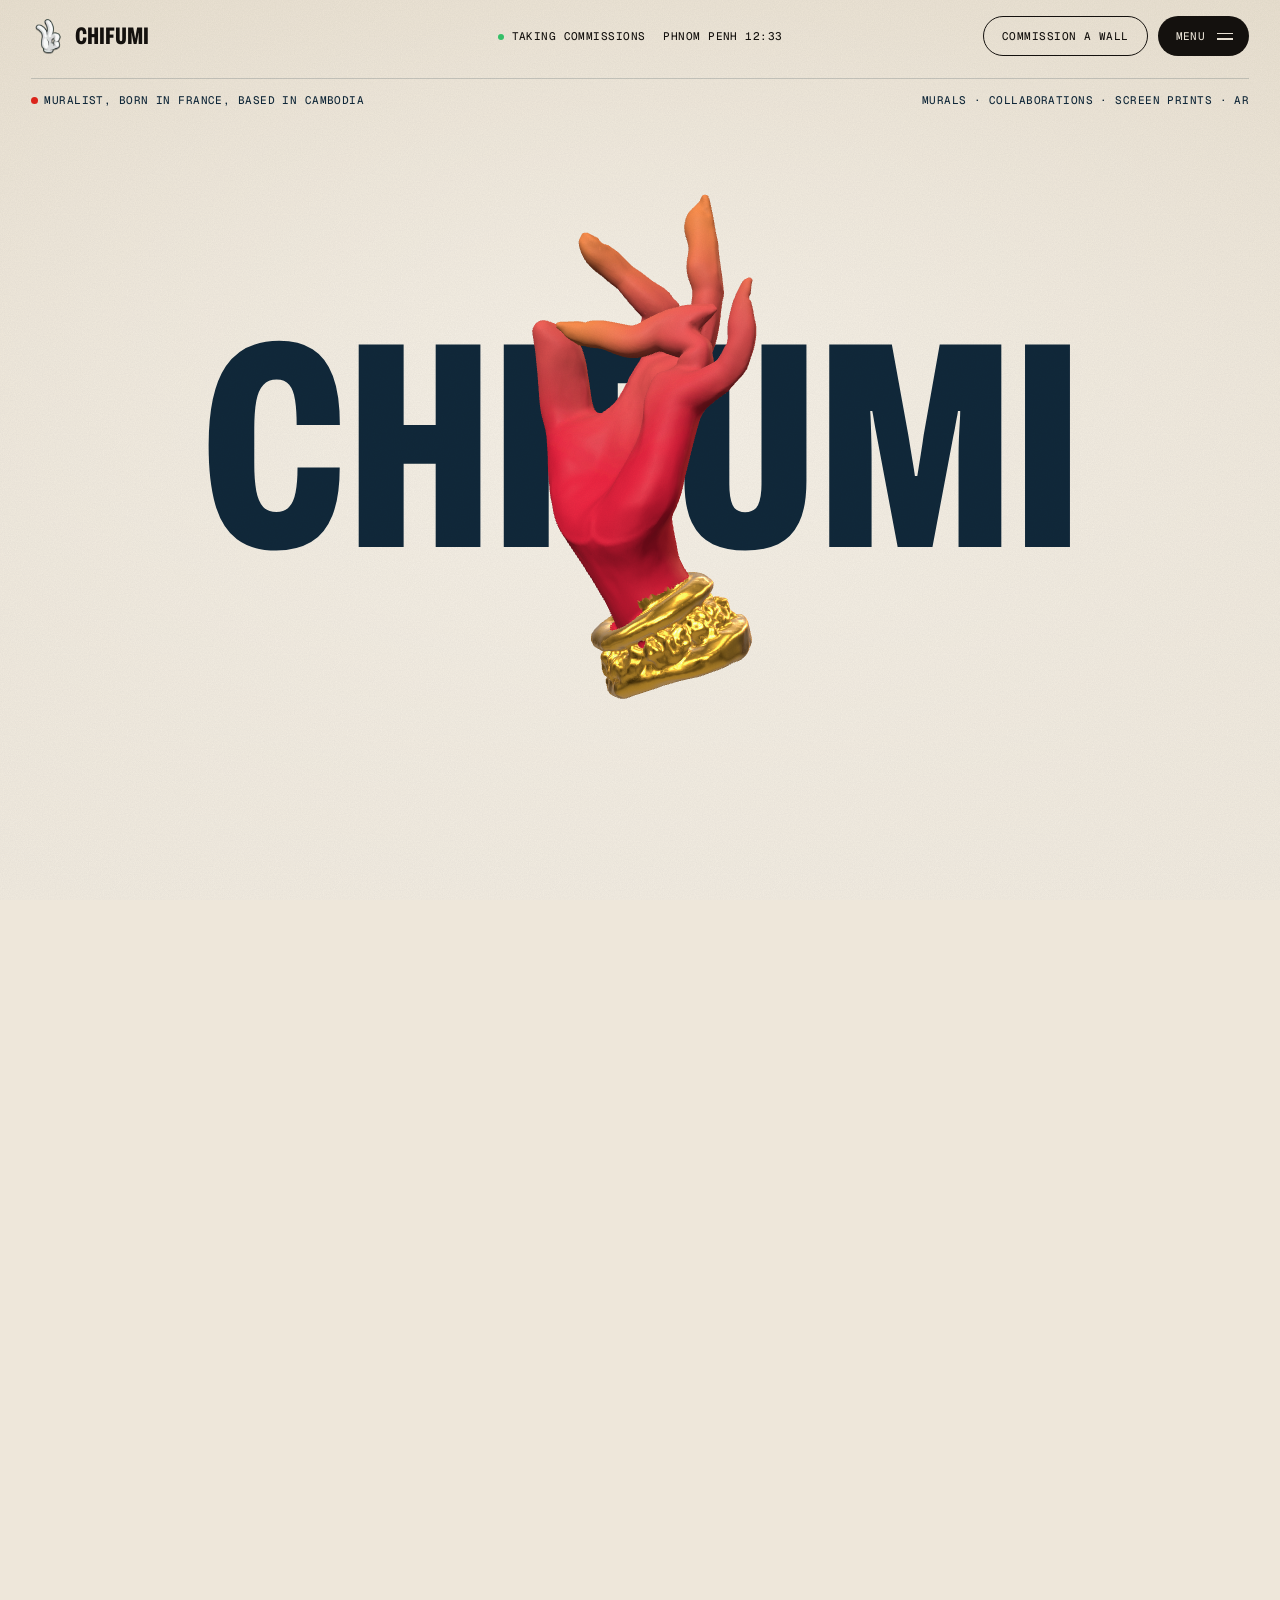
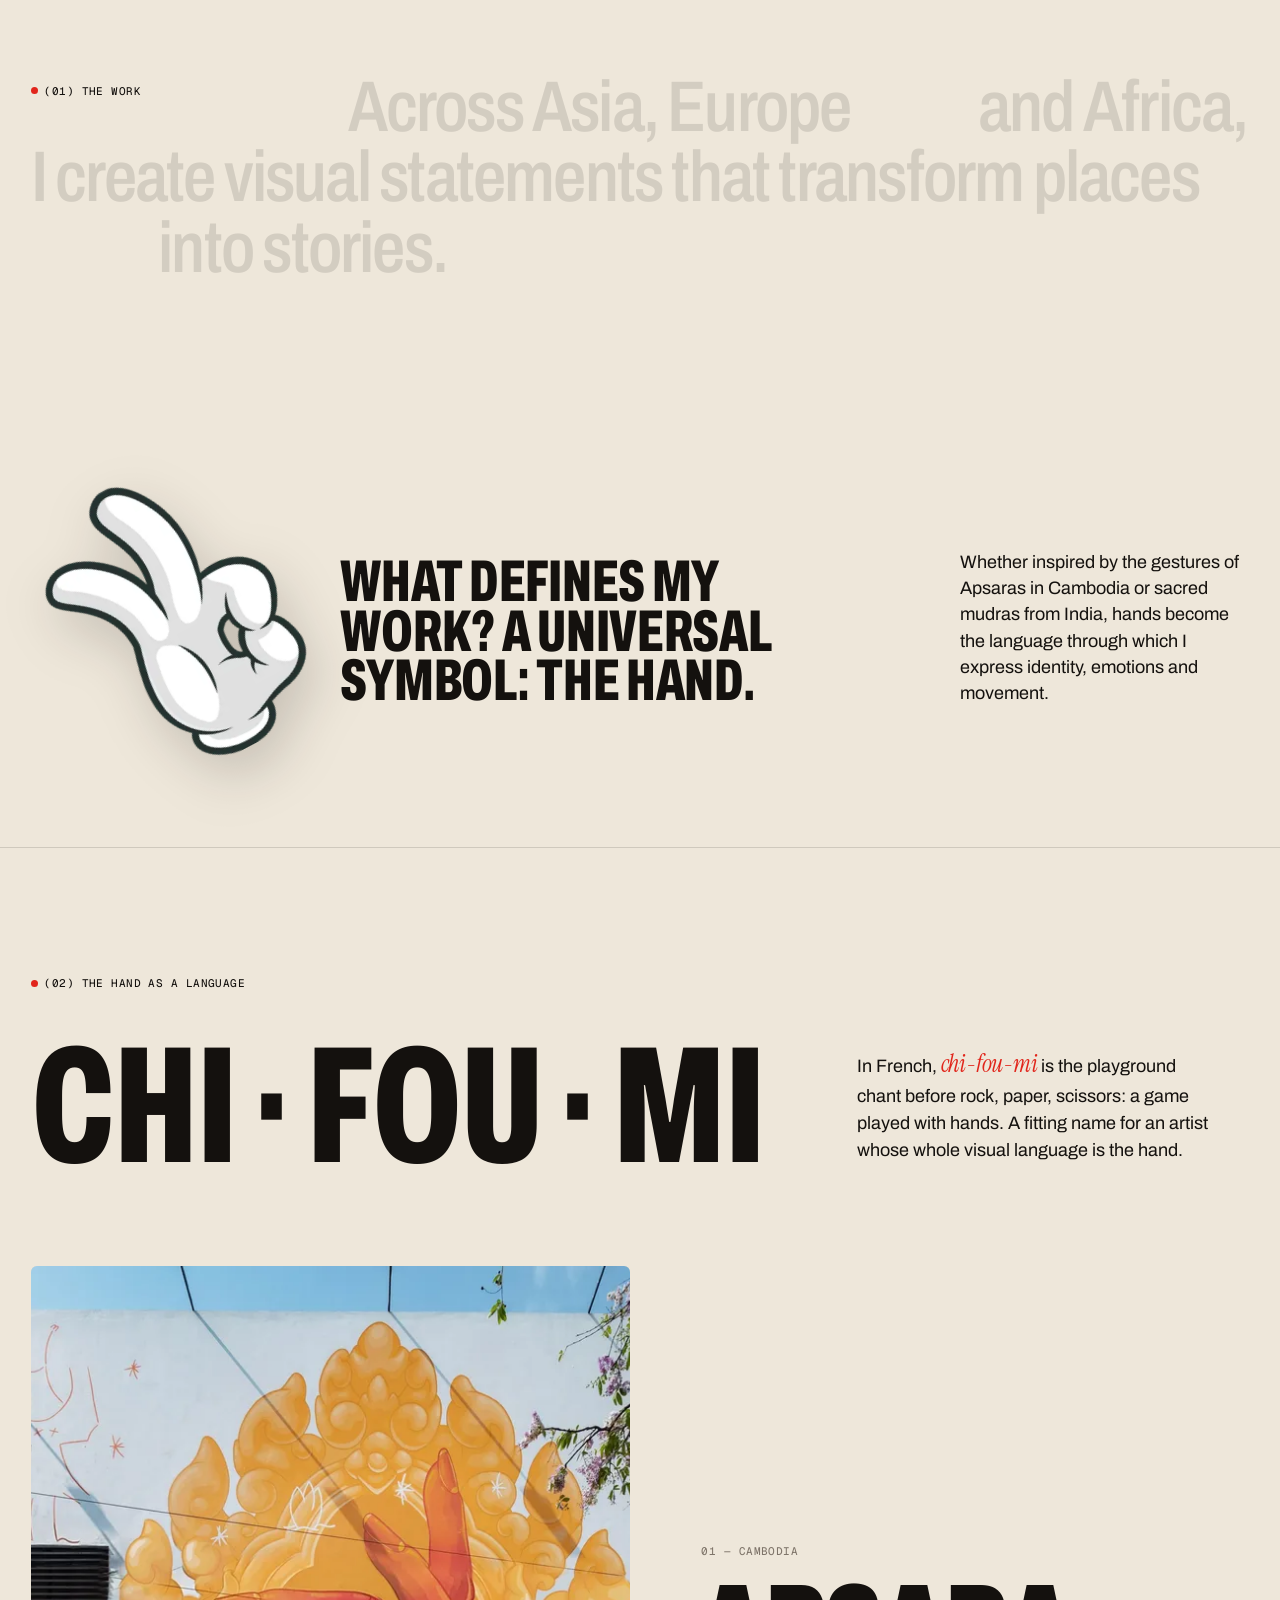
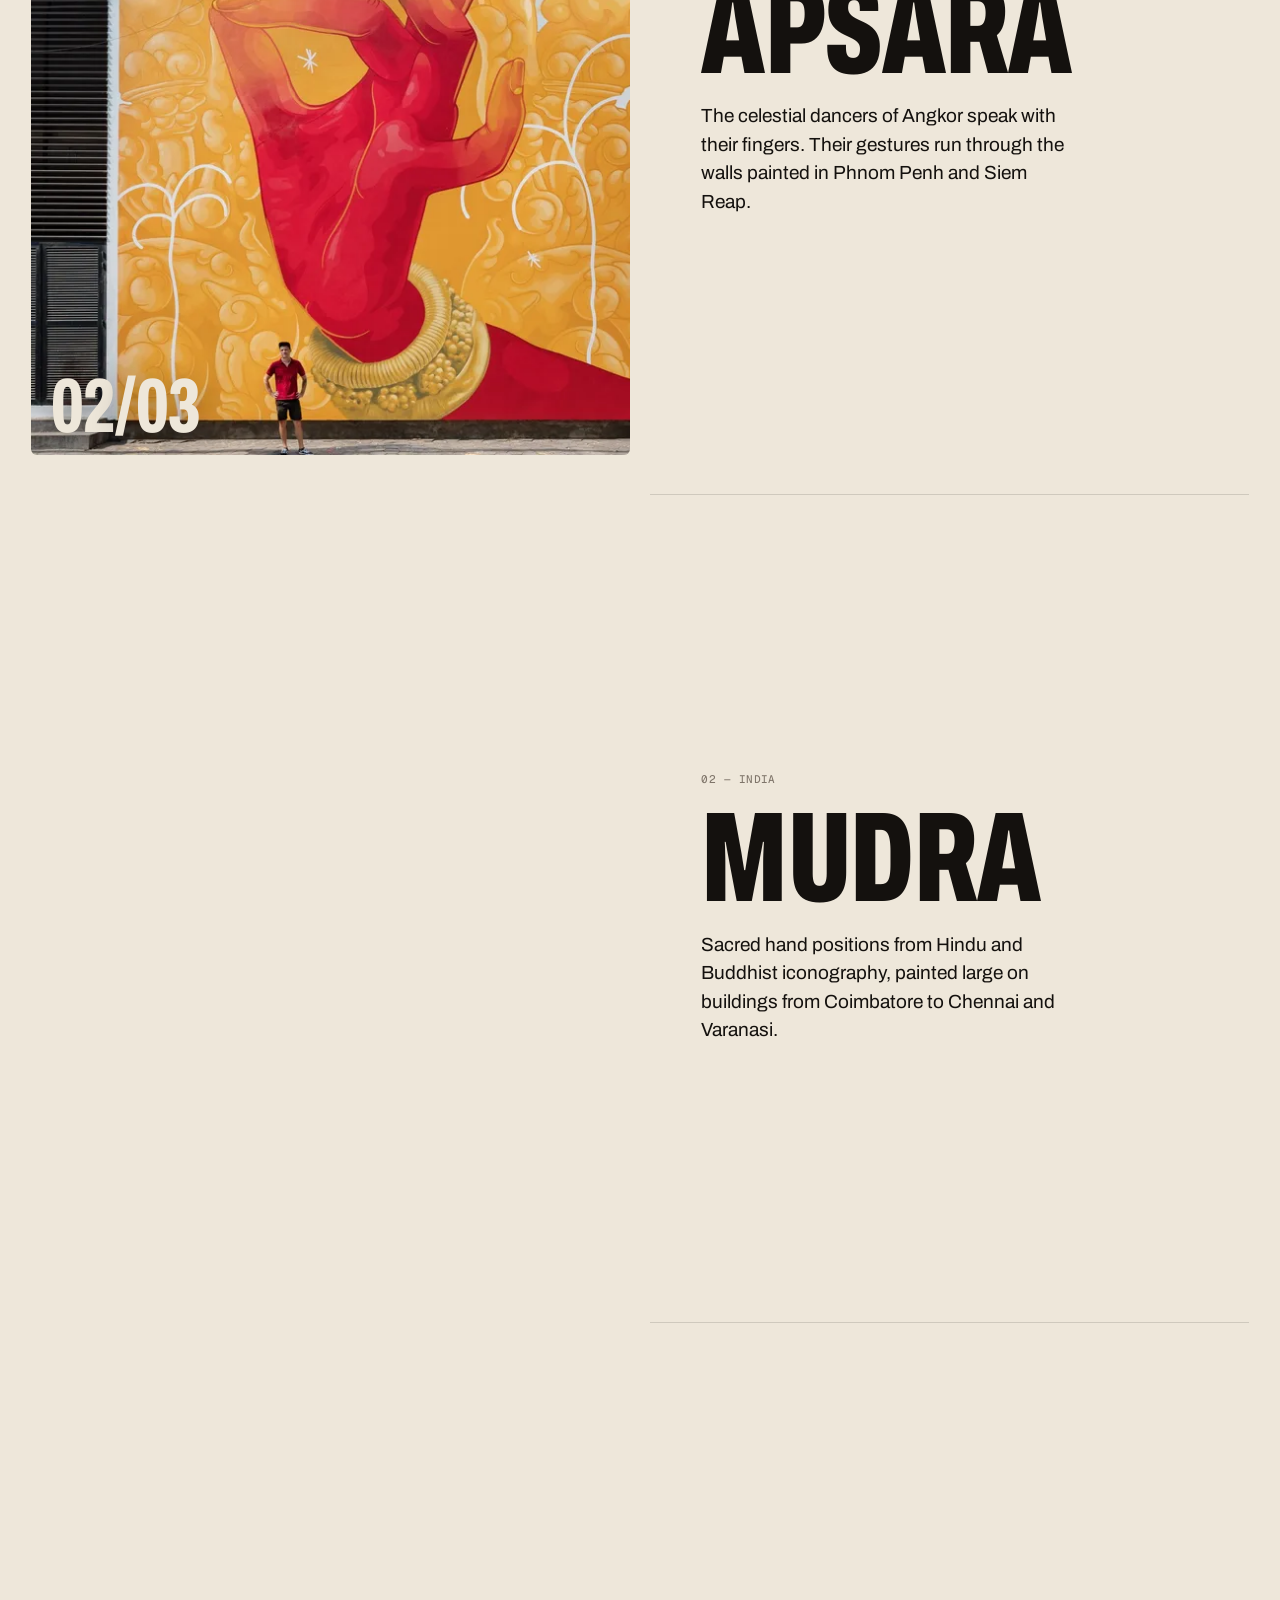
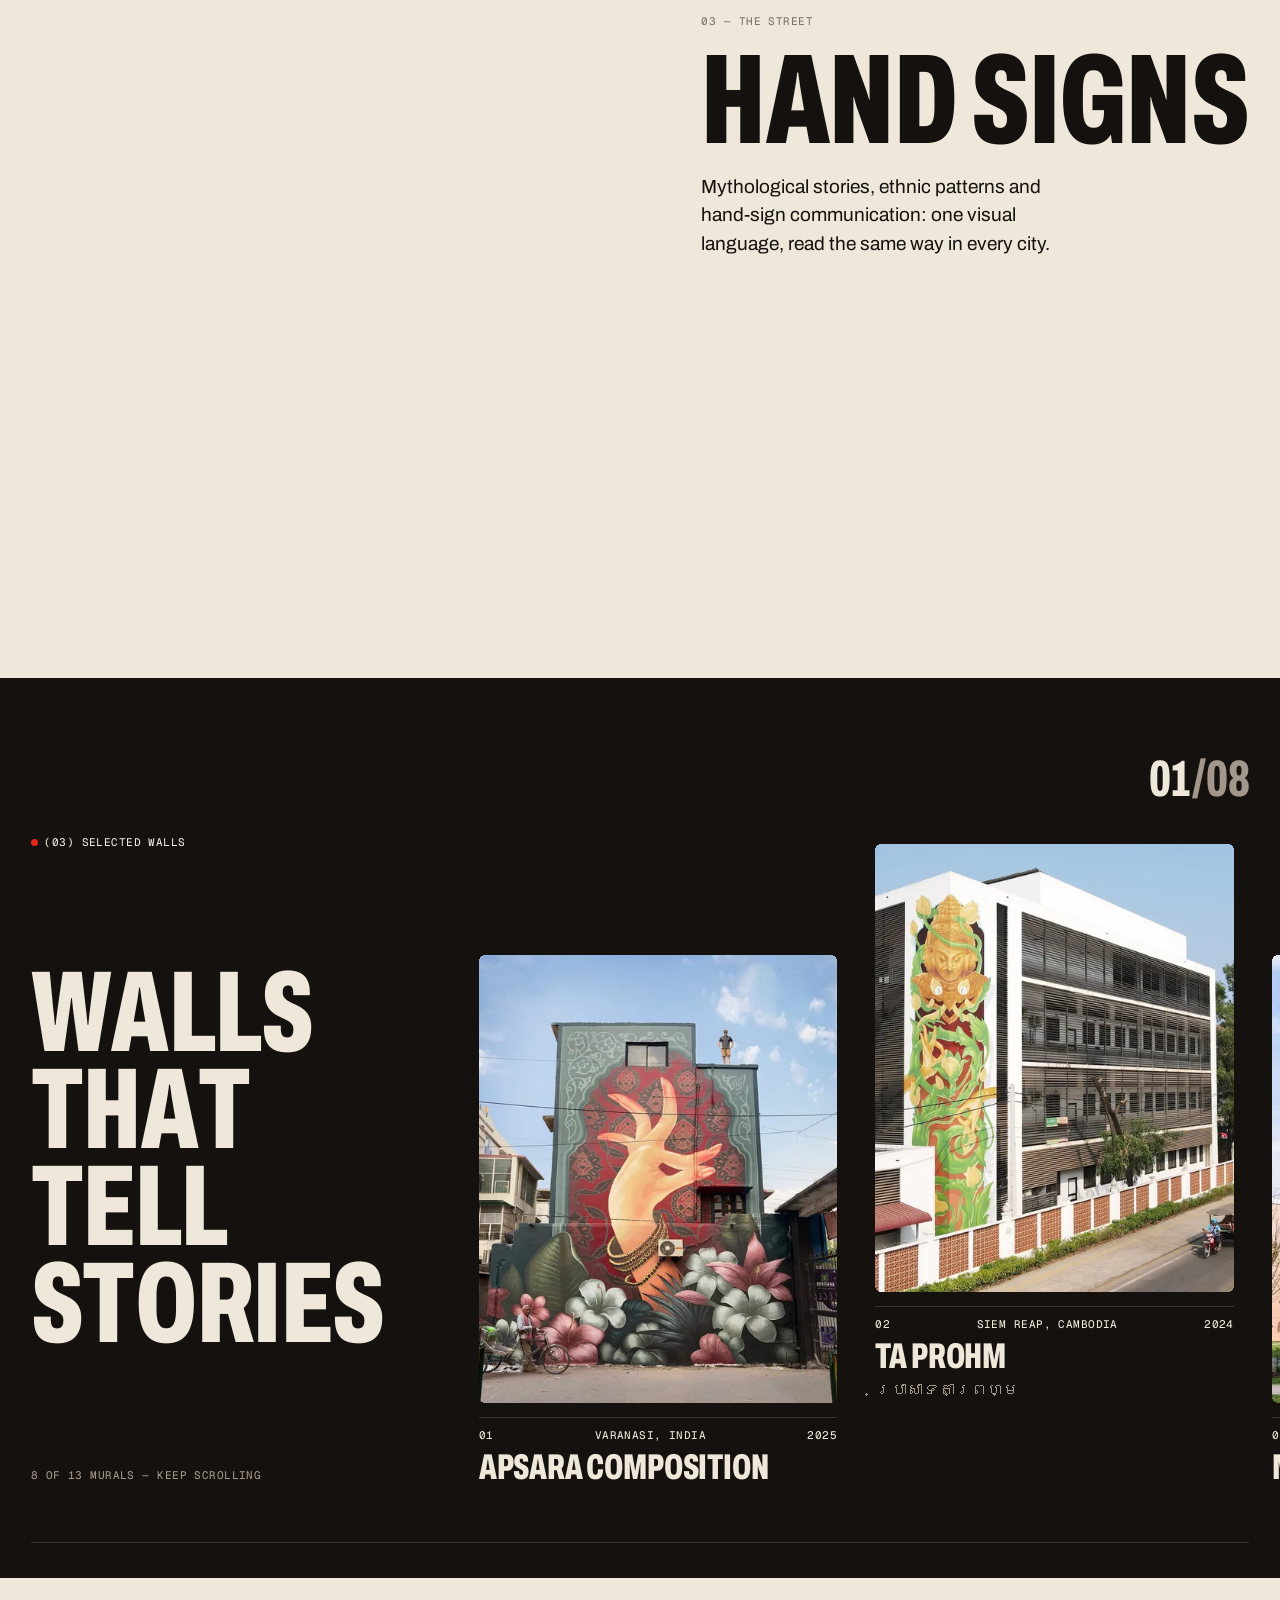
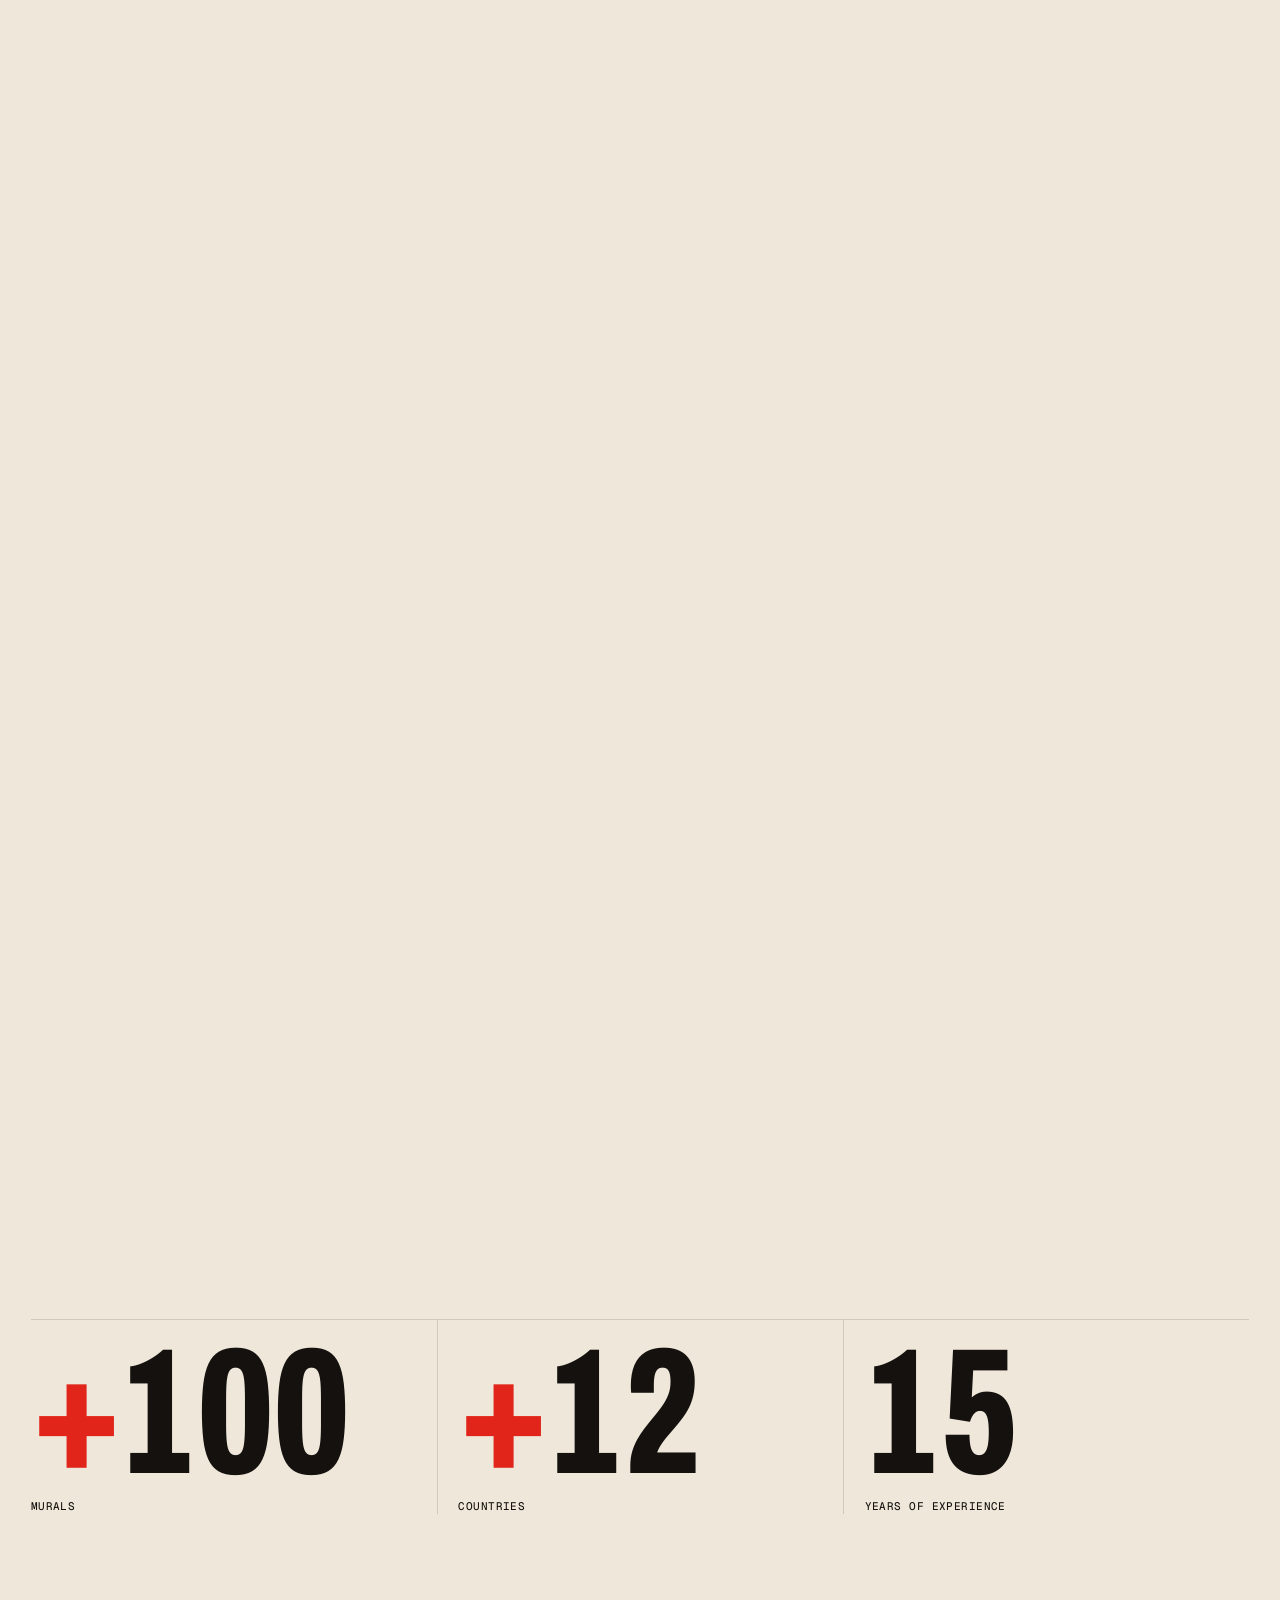
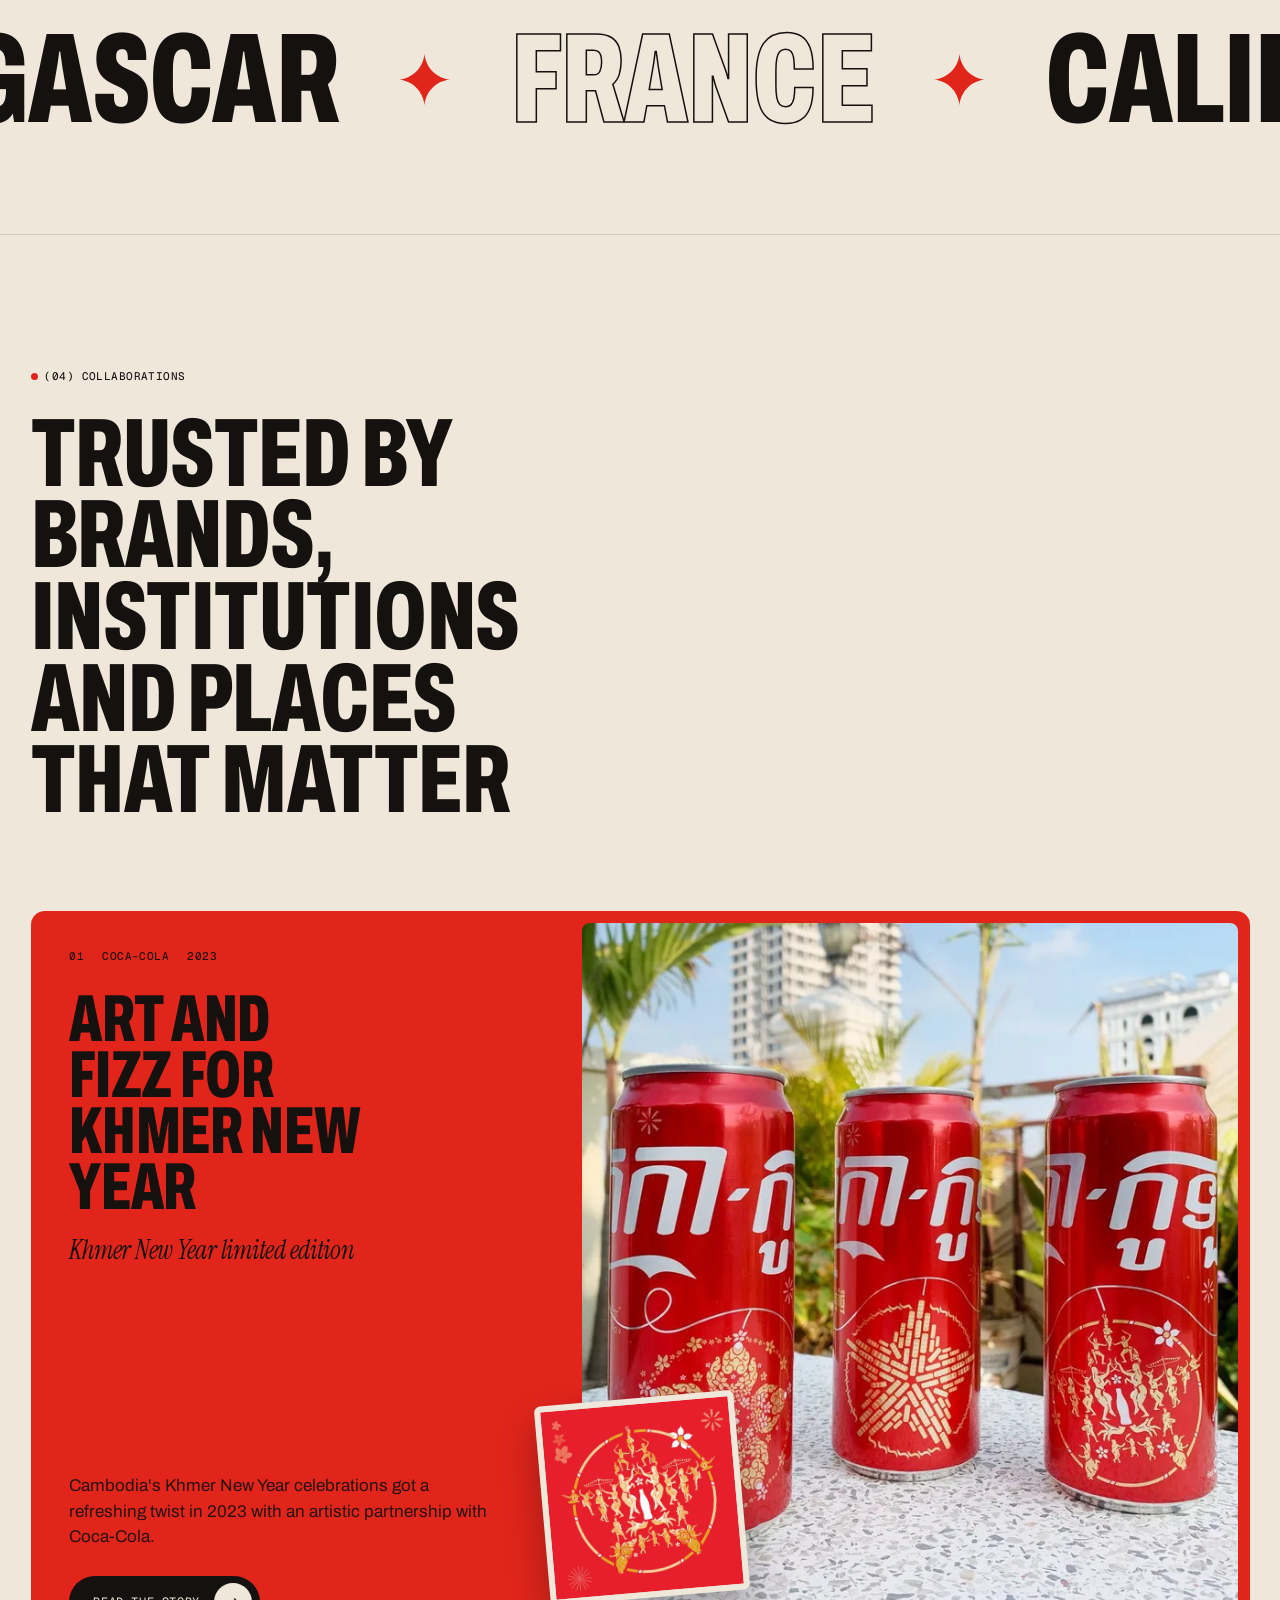
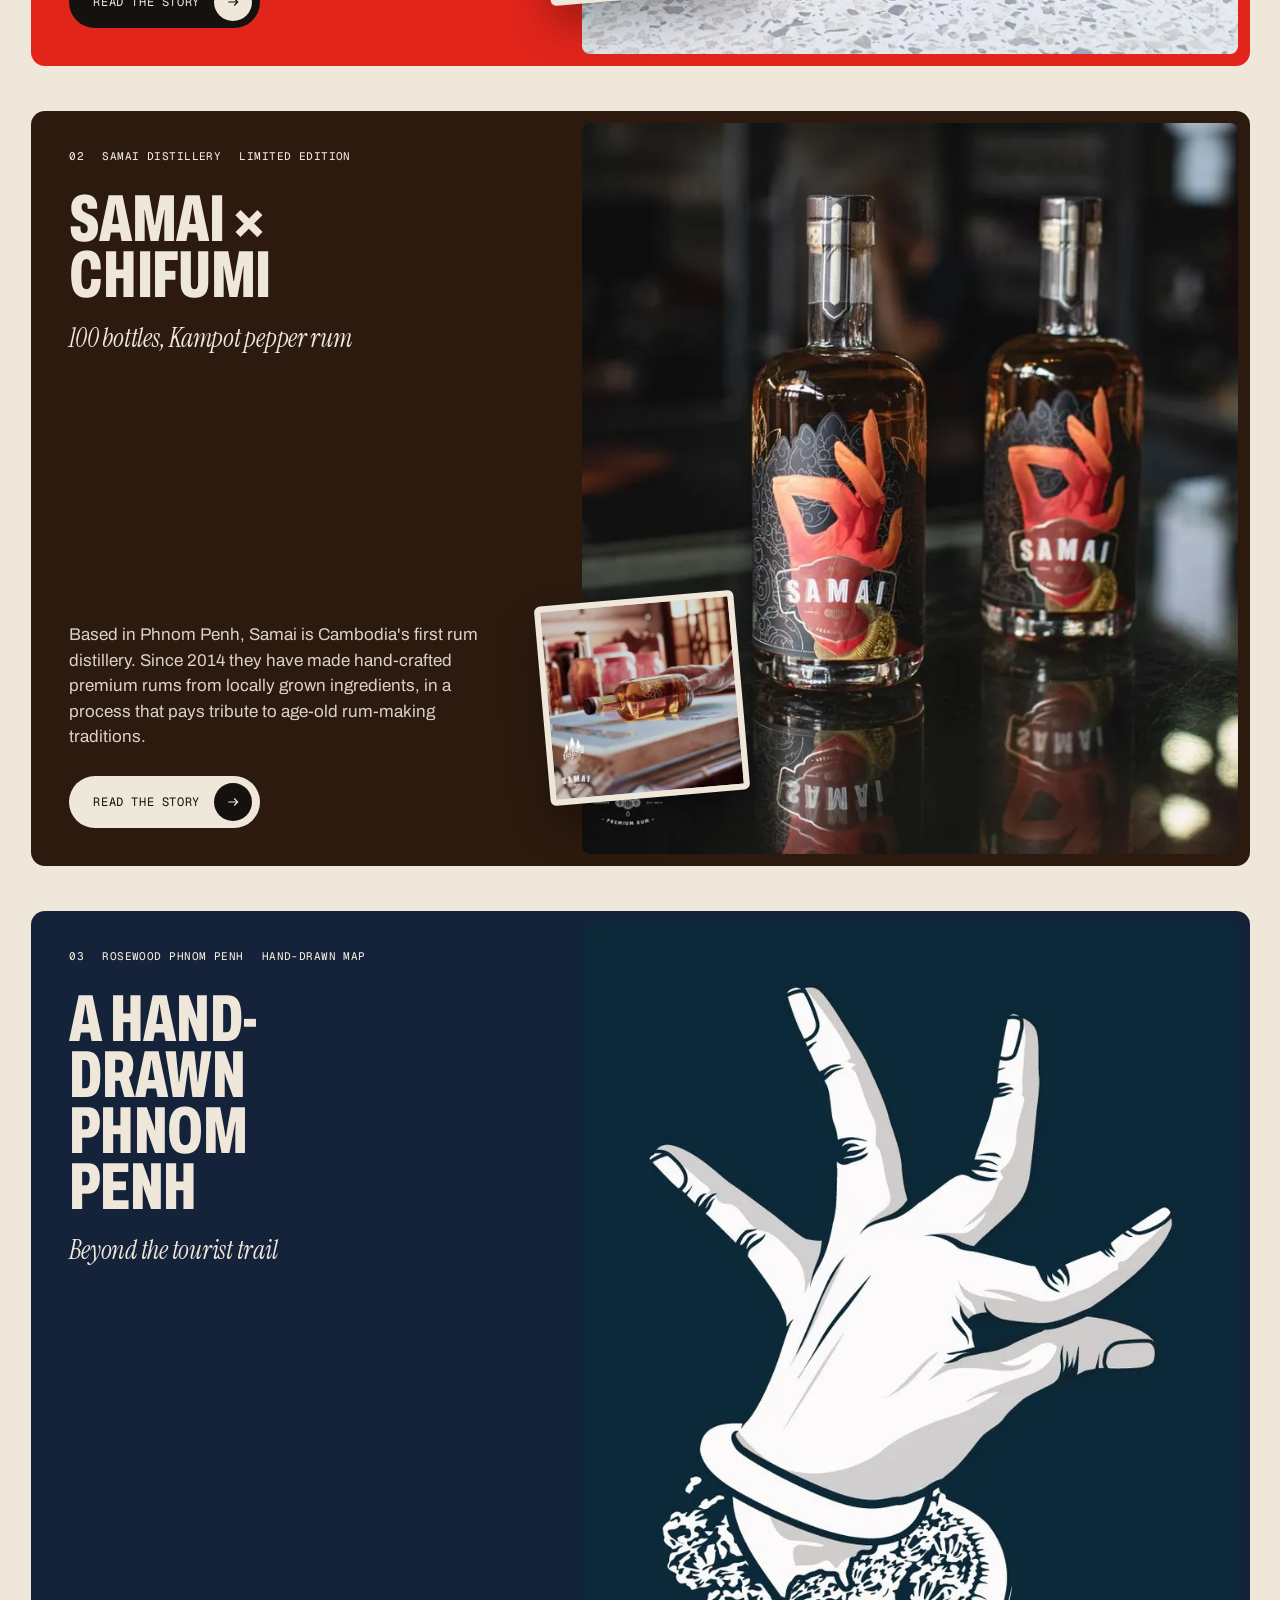
==== commit ba24d395: "Chifumi site build 2026-11-06: 3D mudra hand hero, no clouds, navy footer with his mudra" ====
--- a/index.html
+++ b/index.html
@@ -7,4 +7,4 @@
           if (sessionStorage.getItem('chifumi:pt') === '1') d.classList.add('pt-in');
         } catch (e) {}
       })();
-    </script><link rel="stylesheet" href="/_astro/Contact.DmY7I8PF.css"></head><body><a class="sr-only" href="#main">Skip to content</a><header class="nav" data-nav data-theme="paper"><a href="/" class="nav__logo" aria-label="Chifumi, home"><img src="/_astro/hand-ok.COxfuZLB_GmJD8.webp" srcset="/_astro/hand-ok.COxfuZLB_1OeGLb.webp 96w, /_astro/hand-ok.COxfuZLB_GmJD8.webp 1078w" alt sizes="34px" loading="eager" decoding="async" width="1078" height="1099" class="nav__hand"><span class="nav__name">Chifumi</span></a><p class="nav__meta mono" aria-hidden="true"><span><i class="dot"></i>Taking commissions</span><span>Phnom Penh <time data-clock>--:--</time></span></p><div class="nav__right"><a class="nav__cta mono" href="/#contact">Commission a wall</a><button class="nav__menu mono" type="button" data-menu-toggle aria-expanded="false" aria-controls="menu"><span data-menu-word>Menu</span><span class="nav__burger" aria-hidden="true"><i></i><i></i></span></button></div></header><div class="menu" id="menu" data-menu aria-hidden="true"><div class="menu__body"><nav class="menu__links" aria-label="Main"><a class="menu__link" href="/murals" data-menu-link="0"><span class="menu__num mono">01</span><span class="menu__label display"><span>Murals</span></span></a><a class="menu__link" href="/collaborations" data-menu-link="1"><span class="menu__num mono">02</span><span class="menu__label display"><span>Collaborations</span></span></a><a class="menu__link" href="/augmented-reality" data-menu-link="2"><span class="menu__num mono">03</span><span class="menu__label display"><span>Augmented Reality</span></span></a><a class="menu__link" href="/shop" data-menu-link="3"><span class="menu__num mono">04</span><span class="menu__label display"><span>Shop</span></span></a><a class="menu__link" href="/about" data-menu-link="4"><span class="menu__num mono">05</span><span class="menu__label display"><span>About</span></span></a></nav><div class="menu__preview" aria-hidden="true"><img src="/_astro/mudra-chennai-2022.BFIb-A4q_1KmaWN.webp" srcset="/_astro/mudra-chennai-2022.BFIb-A4q_Z2qi5vQ.webp 600w, /_astro/mudra-chennai-2022.BFIb-A4q_6E5PI.webp 900w, /_astro/mudra-chennai-2022.BFIb-A4q_1KmaWN.webp 1400w" alt sizes="40vw" loading="lazy" decoding="async" data-menu-img="0" width="1400" height="1400" class="is-active"><img src="/_astro/coca-cola-cans.B_9gsMuD_1BxD9Y.webp" srcset="/_astro/coca-cola-cans.B_9gsMuD_1EvPi8.webp 600w, /_astro/coca-cola-cans.B_9gsMuD_1EoLRU.webp 900w, /_astro/coca-cola-cans.B_9gsMuD_1BxD9Y.webp 1400w" alt sizes="40vw" loading="lazy" decoding="async" data-menu-img="1" width="1400" height="1400" class><img src="/_astro/vol-phone.CWaRfnoE_Z1yt1GN.webp" srcset="/_astro/vol-phone.CWaRfnoE_21EJGc.webp 600w, /_astro/vol-phone.CWaRfnoE_Z2rwtz3.webp 900w, /_astro/vol-phone.CWaRfnoE_Z1yt1GN.webp 1400w" alt sizes="40vw" loading="lazy" decoding="async" data-menu-img="2" width="1400" height="1400" class><img src="/_astro/kunthea-2.DTrwBMWk_Z1NgR6P.webp" srcset="/_astro/kunthea-2.DTrwBMWk_Z2m10zr.webp 600w, /_astro/kunthea-2.DTrwBMWk_Z1NgR6P.webp 800w" alt sizes="40vw" loading="lazy" decoding="async" data-menu-img="3" width="800" height="739" class><img src="/_astro/portrait.BTRjmh0K_Z17EoxR.webp" srcset="/_astro/portrait.BTRjmh0K_ZW0oWL.webp 600w, /_astro/portrait.BTRjmh0K_XfWDG.webp 900w, /_astro/portrait.BTRjmh0K_Z17EoxR.webp 1103w" alt sizes="40vw" loading="lazy" decoding="async" data-menu-img="4" width="1103" height="1400" class></div></div><div class="menu__foot mono"><a href="mailto:contact@chifumi.fr">contact@chifumi.fr</a><a href="https://www.instagram.com/chifumi_gram/" target="_blank" rel="noopener">Instagram @chifumi_gram</a><span>Phnom Penh, Cambodia — <time data-clock>--:--</time></span></div></div><main id="main"><div class="loader" data-loader aria-hidden="true"><div class="loader__bg" data-loader-bg></div><div class="loader__top mono" data-loader-ui><span>Chifumi — muralist</span><span>Asia · Europe · Africa</span><span>Loading walls</span></div><p class="loader__ready mono" data-loader-ui>Get your hand ready</p><div class="loader__count display" data-loader-ui><span data-loader-count>000</span></div></div><section class="stage" data-stage data-theme="paper" data-drawing="/_astro/hand-drawing-front.BiDYulqm_271SzY.webp"><h1 class="sr-only">Chifumi, a French muralist painting stories on walls around the world</h1><div class="stage__pin"><div class="stage__words display" aria-hidden="true"><p class="stage__word" data-word="0">Chifumi</p><p class="stage__word" data-word="1">Walls</p><p class="stage__word" data-word="2">Prints</p><p class="stage__word" data-word="3">Collabs</p><p class="stage__word" data-word="4">Stories</p><p class="stage__word stage__word--chant" data-chant="0">Chi</p><p class="stage__word stage__word--chant" data-chant="1">Fou</p><p class="stage__word stage__word--chant" data-chant="2">Mi!</p></div><div class="stage__pics" aria-hidden="true"><figure class="stage__pic" data-pic="1" style="--x:5%;--y:15%;--w:15vw;--r:-7deg;--mx:4%;--my:13%;--mw:34vw"><img src="/_astro/kantha-bopha-phnom-penh-2023.CB3FytDn_Z1Pd5o1.webp" srcset="/_astro/kantha-bopha-phnom-penh-2023.CB3FytDn_Z22BL16.webp 400w, /_astro/kantha-bopha-phnom-penh-2023.CB3FytDn_ZAhtn6.webp 700w, /_astro/kantha-bopha-phnom-penh-2023.CB3FytDn_Z1Pd5o1.webp 2000w" alt sizes="(max-width: 860px) 36vw, 17vw" loading="eager" decoding="async" width="2000" height="2000"></figure><figure class="stage__pic" data-pic="1" style="--x:80%;--y:9%;--w:13vw;--r:6deg;--mx:62%;--my:9%;--mw:32vw"><img src="/_astro/maki-maki-strasbourg-2023.BVJwSa3v_Z2b232l.webp" srcset="/_astro/maki-maki-strasbourg-2023.BVJwSa3v_Z17gVLV.webp 400w, /_astro/maki-maki-strasbourg-2023.BVJwSa3v_ZrDPhR.webp 700w, /_astro/maki-maki-strasbourg-2023.BVJwSa3v_Z2b232l.webp 1365w" alt sizes="(max-width: 860px) 36vw, 17vw" loading="eager" decoding="async" width="1365" height="1365"></figure><figure class="stage__pic" data-pic="1" style="--x:73%;--y:58%;--w:16vw;--r:4deg;--mx:58%;--my:70%;--mw:36vw"><img src="/_astro/mudra-chennai-2022.BFIb-A4q_1KmaWN.webp" srcset="/_astro/mudra-chennai-2022.BFIb-A4q_ZIMLSh.webp 400w, /_astro/mudra-chennai-2022.BFIb-A4q_1N9oti.webp 700w, /_astro/mudra-chennai-2022.BFIb-A4q_1KmaWN.webp 1400w" alt sizes="(max-width: 860px) 36vw, 17vw" loading="eager" decoding="async" width="1400" height="1400"></figure><figure class="stage__pic" data-pic="2" style="--x:7%;--y:54%;--w:15vw;--r:5deg;--mx:5%;--my:70%;--mw:34vw"><img src="/_astro/kunthea.BggVsTzV_ZcPizG.webp" srcset="/_astro/kunthea.BggVsTzV_25ppwJ.webp 400w, /_astro/kunthea.BggVsTzV_ZcPizG.webp 550w" alt sizes="(max-width: 860px) 36vw, 17vw" loading="eager" decoding="async" width="550" height="550"></figure><figure class="stage__pic" data-pic="2" style="--x:77%;--y:12%;--w:14vw;--r:-5deg;--mx:60%;--my:10%;--mw:33vw"><img src="/_astro/history-08.BW3tfjpc_1tsi1S.webp" srcset="/_astro/history-08.BW3tfjpc_1Iqfyl.webp 400w, /_astro/history-08.BW3tfjpc_2esuad.webp 700w, /_astro/history-08.BW3tfjpc_1tsi1S.webp 1000w" alt sizes="(max-width: 860px) 36vw, 17vw" loading="eager" decoding="async" width="1000" height="1000"></figure><figure class="stage__pic" data-pic="2" style="--x:12%;--y:8%;--w:12vw;--r:-3deg;--mx:6%;--my:11%;--mw:30vw"><img src="/_astro/history-03.CcmViJdu_ZgfYhm.webp" srcset="/_astro/history-03.CcmViJdu_UvDzX.webp 400w, /_astro/history-03.CcmViJdu_1qxSbP.webp 700w, /_astro/history-03.CcmViJdu_ZgfYhm.webp 2000w" alt sizes="(max-width: 860px) 36vw, 17vw" loading="eager" decoding="async" width="2000" height="2000"></figure><figure class="stage__pic" data-pic="3" style="--x:4%;--y:20%;--w:17vw;--r:-4deg;--mx:4%;--my:12%;--mw:36vw"><img src="/_astro/coca-cola-cans.B_9gsMuD_1BxD9Y.webp" srcset="/_astro/coca-cola-cans.B_9gsMuD_1EAxeB.webp 400w, /_astro/coca-cola-cans.B_9gsMuD_1EttOo.webp 700w, /_astro/coca-cola-cans.B_9gsMuD_1BxD9Y.webp 1400w" alt sizes="(max-width: 860px) 36vw, 17vw" loading="eager" decoding="async" width="1400" height="1400"></figure><figure class="stage__pic" data-pic="3" style="--x:78%;--y:54%;--w:14vw;--r:6deg;--mx:60%;--my:70%;--mw:34vw"><img src="/_astro/samai-bottles.BV3I4V_w_Z1Sfxsf.webp" srcset="/_astro/samai-bottles.BV3I4V_w_Z1uFjtI.webp 400w, /_astro/samai-bottles.BV3I4V_w_SnADm.webp 700w, /_astro/samai-bottles.BV3I4V_w_Z1Sfxsf.webp 1080w" alt sizes="(max-width: 860px) 36vw, 17vw" loading="eager" decoding="async" width="1080" height="1080"></figure><figure class="stage__pic" data-pic="3" style="--x:74%;--y:8%;--w:12vw;--r:3deg;--mx:62%;--my:10%;--mw:30vw"><img src="/_astro/hyundai-1.15yvJugm_1JcvyM.webp" srcset="/_astro/hyundai-1.15yvJugm_Z1U5zSW.webp 400w, /_astro/hyundai-1.15yvJugm_1drWTt.webp 700w, /_astro/hyundai-1.15yvJugm_1JcvyM.webp 1086w" alt sizes="(max-width: 860px) 36vw, 17vw" loading="eager" decoding="async" width="1086" height="1400"></figure><figure class="stage__pic" data-pic="4" style="--x:6%;--y:12%;--w:16vw;--r:-5deg;--mx:4%;--my:11%;--mw:36vw"><img src="/_astro/apsara-varanasi-2025.DKB23zMX_1iT4Ok.webp" srcset="/_astro/apsara-varanasi-2025.DKB23zMX_126D7F.webp 400w, /_astro/apsara-varanasi-2025.DKB23zMX_4okol.webp 700w, /_astro/apsara-varanasi-2025.DKB23zMX_1iT4Ok.webp 1500w" alt sizes="(max-width: 860px) 36vw, 17vw" loading="eager" decoding="async" width="1500" height="1512"></figure><figure class="stage__pic" data-pic="4" style="--x:76%;--y:56%;--w:16vw;--r:5deg;--mx:58%;--my:70%;--mw:36vw"><img src="/_astro/portrait-flowers.BuJoQ99a_ZFSDHc.webp" srcset="/_astro/portrait-flowers.BuJoQ99a_ZktAfy.webp 400w, /_astro/portrait-flowers.BuJoQ99a_1x9XNl.webp 700w, /_astro/portrait-flowers.BuJoQ99a_ZFSDHc.webp 2000w" alt sizes="(max-width: 860px) 36vw, 17vw" loading="eager" decoding="async" width="2000" height="1500"></figure></div><canvas class="stage__canvas" data-stage-canvas aria-hidden="true"></canvas><div class="stage__fallback" aria-hidden="true"><img src="/_astro/hand-apsara.dPk64Dft_2k60JL.webp" srcset="/_astro/hand-apsara.dPk64Dft_Z17jkhm.webp 500w, /_astro/hand-apsara.dPk64Dft_2k60JL.webp 671w" alt sizes="50vh" loading="eager" decoding="async" width="671" height="682"></div><div class="stage__top mono" data-stage-ui><span class="label">Muralist, born in France, based in Cambodia</span><span class="stage__disciplines">Murals · Collaborations · Screen prints · AR</span></div><div class="stage__captions mono" aria-hidden="true"><p class="stage__caption" data-caption="1"><span class="stage__caption-fr">(01)</span> Murals on walls in twelve countries</p><p class="stage__caption" data-caption="2"><span class="stage__caption-fr">(02)</span> Hand-pulled, signed and numbered screen prints</p><p class="stage__caption" data-caption="3"><span class="stage__caption-fr">(03)</span> Limited editions with brands that matter</p></div><div class="stage__bottom" data-stage-ui><p class="stage__tag serif">A French muralist painting stories on walls around the world.</p><p class="stage__scroll mono"><span>Scroll to play</span><i></i></p></div></div></section><section class="manifesto wrap" data-theme="paper"><p class="manifesto__label mono label">(01) The work</p><p class="manifesto__lead" data-scrub-words>Across Asia, Europe<span class="pill" data-pill><img src="/_astro/kirthimurka-varanasi-2019.DVVL_30v_1MNIuf.webp" srcset="/_astro/kirthimurka-varanasi-2019.DVVL_30v_Z1Qy1GJ.webp 320w, /_astro/kirthimurka-varanasi-2019.DVVL_30v_1MNIuf.webp 1400w" alt sizes="160px" loading="lazy" decoding="async" width="1400" height="1400"></span>and Africa, I create visual statements that transform places<span class="pill" data-pill><img src="/_astro/fanampitoloha-diego-suarez-2023.CYrjGDr1_ZMJ6Fa.webp" srcset="/_astro/fanampitoloha-diego-suarez-2023.CYrjGDr1_uGs33.webp 320w, /_astro/fanampitoloha-diego-suarez-2023.CYrjGDr1_ZMJ6Fa.webp 1400w" alt sizes="160px" loading="lazy" decoding="async" width="1400" height="1400"></span>into stories.</p><div class="manifesto__row"><div class="manifesto__hand" data-hand-spin aria-hidden="true"><img src="/_astro/hand-ok.COxfuZLB_GmJD8.webp" srcset="/_astro/hand-ok.COxfuZLB_Z1SbC4t.webp 400w, /_astro/hand-ok.COxfuZLB_1efGsQ.webp 700w, /_astro/hand-ok.COxfuZLB_GmJD8.webp 1078w" alt sizes="22vw" loading="lazy" decoding="async" width="1078" height="1099"></div><p class="manifesto__q display" data-split-lines>What defines my work? A universal symbol: the hand.</p><p class="manifesto__body" data-fade>Whether inspired by the gestures of Apsaras in Cambodia or sacred mudras from India, hands become the language through which I express identity, emotions and movement.</p></div></section><section class="gestures wrap" data-gestures data-theme="paper"><header class="gestures__head"><p class="mono label">(02) The hand as a language</p><h2 class="gestures__title display" data-split-chars>Chi · Fou · Mi</h2><p class="gestures__intro" data-fade>In French, <em class="serif">chi-fou-mi</em> is the playground chant before rock, paper, scissors: a game played with hands. A fitting name for an artist whose whole visual language is the hand.</p></header><div class="gestures__body"><div class="gestures__sticky"><div class="gestures__frame frame"><img src="/_astro/kantha-bopha-phnom-penh-2023.CB3FytDn_Z1Pd5o1.webp" srcset="/_astro/kantha-bopha-phnom-penh-2023.CB3FytDn_1zxYLd.webp 800w, /_astro/kantha-bopha-phnom-penh-2023.CB3FytDn_26cAGd.webp 1200w, /_astro/kantha-bopha-phnom-penh-2023.CB3FytDn_Z1pMxaU.webp 1600w, /_astro/kantha-bopha-phnom-penh-2023.CB3FytDn_Z1Pd5o1.webp 2000w" alt="Apsara, Cambodia" sizes="(max-width: 860px) 100vw, 48vw" loading="lazy" decoding="async" data-gesture-img="0" width="2000" height="2000"><img src="/_astro/mudra-chennai-2022.BFIb-A4q_1KmaWN.webp" srcset="/_astro/mudra-chennai-2022.BFIb-A4q_WoJEv.webp 800w, /_astro/mudra-chennai-2022.BFIb-A4q_r7qgq.webp 1200w, /_astro/mudra-chennai-2022.BFIb-A4q_1KmaWN.webp 1400w" alt="Mudra, India" sizes="(max-width: 860px) 100vw, 48vw" loading="lazy" decoding="async" data-gesture-img="1" width="1400" height="1400"><img src="/_astro/portrait.BTRjmh0K_Z17EoxR.webp" srcset="/_astro/portrait.BTRjmh0K_ZpAKAy.webp 800w, /_astro/portrait.BTRjmh0K_Z17EoxR.webp 1103w" alt="Hand signs, The street" sizes="(max-width: 860px) 100vw, 48vw" loading="lazy" decoding="async" data-gesture-img="2" width="1103" height="1400"><p class="gestures__count display"><span data-gesture-num>01</span><span>/03</span></p></div></div><div class="gestures__list"><article class="gesture" data-gesture><div class="gesture__mobile frame"><img src="/_astro/kantha-bopha-phnom-penh-2023.CB3FytDn_Z1Pd5o1.webp" srcset="/_astro/kantha-bopha-phnom-penh-2023.CB3FytDn_2j4bhw.webp 600w, /_astro/kantha-bopha-phnom-penh-2023.CB3FytDn_Z1jMESp.webp 900w, /_astro/kantha-bopha-phnom-penh-2023.CB3FytDn_Z1Pd5o1.webp 2000w" alt sizes="100vw" loading="lazy" decoding="async" width="2000" height="2000"></div><p class="mono muted">01 — Cambodia</p><h3 class="gesture__name display" data-split-chars>Apsara</h3><p class="gesture__text">The celestial dancers of Angkor speak with their fingers. Their gestures run through the walls painted in Phnom Penh and Siem Reap.</p></article><article class="gesture" data-gesture><div class="gesture__mobile frame"><img src="/_astro/mudra-chennai-2022.BFIb-A4q_1KmaWN.webp" srcset="/_astro/mudra-chennai-2022.BFIb-A4q_Z2qi5vQ.webp 600w, /_astro/mudra-chennai-2022.BFIb-A4q_6E5PI.webp 900w, /_astro/mudra-chennai-2022.BFIb-A4q_1KmaWN.webp 1400w" alt sizes="100vw" loading="lazy" decoding="async" width="1400" height="1400"></div><p class="mono muted">02 — India</p><h3 class="gesture__name display" data-split-chars>Mudra</h3><p class="gesture__text">Sacred hand positions from Hindu and Buddhist iconography, painted large on buildings from Coimbatore to Chennai and Varanasi.</p></article><article class="gesture" data-gesture><div class="gesture__mobile frame"><img src="/_astro/portrait.BTRjmh0K_Z17EoxR.webp" srcset="/_astro/portrait.BTRjmh0K_ZW0oWL.webp 600w, /_astro/portrait.BTRjmh0K_XfWDG.webp 900w, /_astro/portrait.BTRjmh0K_Z17EoxR.webp 1103w" alt sizes="100vw" loading="lazy" decoding="async" width="1103" height="1400"></div><p class="mono muted">03 — The street</p><h3 class="gesture__name display" data-split-chars>Hand signs</h3><p class="gesture__text">Mythological stories, ethnic patterns and hand-sign communication: one visual language, read the same way in every city.</p></article></div></div></section><section class="walls is-ink" data-hscroll data-theme="ink"><div class="walls__pin"><div class="walls__track" data-hs-track><div class="walls__intro"><p class="mono label">(03) Selected walls</p><h2 class="walls__title display" data-split-chars>Walls<br>that tell<br>stories</h2><p class="walls__hint mono muted">8 of 13 murals — keep scrolling</p></div><a class="wall" href="/murals#apsara-varanasi" data-hs-item><div class="wall__media"><img src="/_astro/apsara-varanasi-2025.DKB23zMX_1iT4Ok.webp" srcset="/_astro/apsara-varanasi-2025.DKB23zMX_nX6iM.webp 600w, /_astro/apsara-varanasi-2025.DKB23zMX_1k6twU.webp 900w, /_astro/apsara-varanasi-2025.DKB23zMX_Z2ccAcM.webp 1300w, /_astro/apsara-varanasi-2025.DKB23zMX_1iT4Ok.webp 1500w" alt="Apsara Composition, Varanasi, India, 2025" sizes="(max-width: 860px) 80vw, 34vw" loading="lazy" decoding="async" data-hs-parallax="true" width="1500" height="1512"></div><div class="wall__meta mono"><span>01</span><span>Varanasi, India</span><span>2025</span></div><h3 class="wall__title display">Apsara Composition</h3></a><a class="wall" href="/murals#ta-prohm" data-hs-item><div class="wall__media"><img src="/_astro/ta-prohm-siem-reap-2024.CayvPBcH_1hP0cV.webp" srcset="/_astro/ta-prohm-siem-reap-2024.CayvPBcH_24V8vi.webp 600w, /_astro/ta-prohm-siem-reap-2024.CayvPBcH_zl3v4.webp 900w, /_astro/ta-prohm-siem-reap-2024.CayvPBcH_Z23VCPn.webp 1300w, /_astro/ta-prohm-siem-reap-2024.CayvPBcH_1hP0cV.webp 2000w" alt="Ta Prohm, Siem Reap, Cambodia, 2024" sizes="(max-width: 860px) 80vw, 34vw" loading="lazy" decoding="async" data-hs-parallax="true" width="2000" height="2000"></div><div class="wall__meta mono"><span>02</span><span>Siem Reap, Cambodia</span><span>2024</span></div><h3 class="wall__title display">Ta Prohm</h3><p class="wall__khmer" lang="km">ប្រាសាទតាព្រហ្ម</p></a><a class="wall" href="/murals#maki-maki" data-hs-item><div class="wall__media"><img src="/_astro/maki-maki-strasbourg-2023.BVJwSa3v_Z2b232l.webp" srcset="/_astro/maki-maki-strasbourg-2023.BVJwSa3v_11cuNK.webp 600w, /_astro/maki-maki-strasbourg-2023.BVJwSa3v_1FOBiO.webp 900w, /_astro/maki-maki-strasbourg-2023.BVJwSa3v_2kmYHw.webp 1300w, /_astro/maki-maki-strasbourg-2023.BVJwSa3v_Z2b232l.webp 1365w" alt="Maki Maki, Strasbourg, France, 2023" sizes="(max-width: 860px) 80vw, 34vw" loading="lazy" decoding="async" data-hs-parallax="true" width="1365" height="1365"></div><div class="wall__meta mono"><span>03</span><span>Strasbourg, France</span><span>2023</span></div><h3 class="wall__title display">Maki Maki</h3></a><a class="wall" href="/murals#kantha-bopha" data-hs-item><div class="wall__media"><img src="/_astro/kantha-bopha-phnom-penh-2023.CB3FytDn_Z1Pd5o1.webp" srcset="/_astro/kantha-bopha-phnom-penh-2023.CB3FytDn_2j4bhw.webp 600w, /_astro/kantha-bopha-phnom-penh-2023.CB3FytDn_Z1jMESp.webp 900w, /_astro/kantha-bopha-phnom-penh-2023.CB3FytDn_2u0lqa.webp 1300w, /_astro/kantha-bopha-phnom-penh-2023.CB3FytDn_Z1Pd5o1.webp 2000w" alt="Kantha Bopha, Phnom Penh, Cambodia, 2023" sizes="(max-width: 860px) 80vw, 34vw" loading="lazy" decoding="async" data-hs-parallax="true" width="2000" height="2000"></div><div class="wall__meta mono"><span>04</span><span>Phnom Penh, Cambodia</span><span>2023</span></div><h3 class="wall__title display">Kantha Bopha</h3></a><a class="wall" href="/murals#a-vol-doiseau" data-hs-item><div class="wall__media"><img src="/_astro/a-vol-doiseau-schiltigheim-2023.DIJgyquD_Z1blDKL.webp" srcset="/_astro/a-vol-doiseau-schiltigheim-2023.DIJgyquD_1JM4pr.webp 600w, /_astro/a-vol-doiseau-schiltigheim-2023.DIJgyquD_1s2lcF.webp 900w, /_astro/a-vol-doiseau-schiltigheim-2023.DIJgyquD_Z1f0lo.webp 1300w, /_astro/a-vol-doiseau-schiltigheim-2023.DIJgyquD_Z1blDKL.webp 1500w" alt="A vol d'oiseau, Schiltigheim, France, 2023" sizes="(max-width: 860px) 80vw, 34vw" loading="lazy" decoding="async" data-hs-parallax="true" width="1500" height="1501"></div><div class="wall__meta mono"><span>05</span><span>Schiltigheim, France</span><span>2023</span></div><h3 class="wall__title display">A vol d&#39;oiseau</h3></a><a class="wall" href="/murals#mudra-chennai" data-hs-item><div class="wall__media"><img src="/_astro/mudra-chennai-2022.BFIb-A4q_1KmaWN.webp" srcset="/_astro/mudra-chennai-2022.BFIb-A4q_Z2qi5vQ.webp 600w, /_astro/mudra-chennai-2022.BFIb-A4q_6E5PI.webp 900w, /_astro/mudra-chennai-2022.BFIb-A4q_Z1qQghQ.webp 1300w, /_astro/mudra-chennai-2022.BFIb-A4q_1KmaWN.webp 1400w" alt="Mudra, Chennai, India, 2022" sizes="(max-width: 860px) 80vw, 34vw" loading="lazy" decoding="async" data-hs-parallax="true" width="1400" height="1400"></div><div class="wall__meta mono"><span>06</span><span>Chennai, India</span><span>2022</span></div><h3 class="wall__title display">Mudra</h3></a><a class="wall" href="/murals#reahu" data-hs-item><div class="wall__media"><img src="/_astro/reahu-epinal-2021.D0IQMsC4_ZXBdvv.webp" srcset="/_astro/reahu-epinal-2021.D0IQMsC4_1kiXHE.webp 600w, /_astro/reahu-epinal-2021.D0IQMsC4_ZrM98h.webp 900w, /_astro/reahu-epinal-2021.D0IQMsC4_Z7QyGI.webp 1300w, /_astro/reahu-epinal-2021.D0IQMsC4_ZXBdvv.webp 1400w" alt="Reahu, Epinal, France, 2021" sizes="(max-width: 860px) 80vw, 34vw" loading="lazy" decoding="async" data-hs-parallax="true" width="1400" height="1400"></div><div class="wall__meta mono"><span>07</span><span>Epinal, France</span><span>2021</span></div><h3 class="wall__title display">Reahu</h3></a><a class="wall" href="/murals#yoni-mudra" data-hs-item><div class="wall__media"><img src="/_astro/yoni-mudra-coimbatore-2020.C3zaMOuX_Z1UOzfi.webp" srcset="/_astro/yoni-mudra-coimbatore-2020.C3zaMOuX_24orP3.webp 600w, /_astro/yoni-mudra-coimbatore-2020.C3zaMOuX_ZElndk.webp 900w, /_astro/yoni-mudra-coimbatore-2020.C3zaMOuX_1T2QTO.webp 1300w, /_astro/yoni-mudra-coimbatore-2020.C3zaMOuX_Z1UOzfi.webp 1400w" alt="Yoni Mudra, Coimbatore, India, 2020" sizes="(max-width: 860px) 80vw, 34vw" loading="lazy" decoding="async" data-hs-parallax="true" width="1400" height="1400"></div><div class="wall__meta mono"><span>08</span><span>Coimbatore, India</span><span>2020</span></div><h3 class="wall__title display">Yoni Mudra</h3></a><a class="wall wall--more" href="/murals"><span class="display">All<br>murals</span><span class="wall__more-icon"><svg viewBox="0 0 24 24" fill="none" stroke="currentColor" stroke-width="2" aria-hidden="true"><path d="M4 12h16M14 6l6 6-6 6"></path></svg></span></a></div><p class="walls__counter display" aria-hidden="true"><span data-hs-current>01</span><span class="muted">/08</span></p><div class="walls__progress" aria-hidden="true"><i data-hs-bar></i></div></div></section><section class="numbers" data-theme="paper"><div class="numbers__grid wrap"><div class="stat"><p class="stat__num display"><span class="stat__prefix">+</span><span data-count="100">100</span></p><p class="mono">Murals</p></div><div class="stat"><p class="stat__num display"><span class="stat__prefix">+</span><span data-count="12">12</span></p><p class="mono">Countries</p></div><div class="stat"><p class="stat__num display"><span class="stat__prefix"></span><span data-count="15">15</span></p><p class="mono">Years of experience</p></div></div><div class="numbers__marquee marquee display" data-marquee data-speed="60" role="img" aria-label="Murals painted in Cambodia, India, Madagascar, France, California, Denmark, Croatia, Thailand, Nepal, Italy"><div class="marquee__inner"><span class="marquee__item">Cambodia<svg class="marquee__sep" viewBox="0 0 24 24" aria-hidden="true"><path fill="currentColor" d="M12 0c.6 6.4 5.6 11.4 12 12-6.4.6-11.4 5.6-12 12-.6-6.4-5.6-11.4-12-12C6.4 11.4 11.4 6.4 12 0Z"></path></svg></span><span class="marquee__item is-outline">India<svg class="marquee__sep" viewBox="0 0 24 24" aria-hidden="true"><path fill="currentColor" d="M12 0c.6 6.4 5.6 11.4 12 12-6.4.6-11.4 5.6-12 12-.6-6.4-5.6-11.4-12-12C6.4 11.4 11.4 6.4 12 0Z"></path></svg></span><span class="marquee__item">Madagascar<svg class="marquee__sep" viewBox="0 0 24 24" aria-hidden="true"><path fill="currentColor" d="M12 0c.6 6.4 5.6 11.4 12 12-6.4.6-11.4 5.6-12 12-.6-6.4-5.6-11.4-12-12C6.4 11.4 11.4 6.4 12 0Z"></path></svg></span><span class="marquee__item is-outline">France<svg class="marquee__sep" viewBox="0 0 24 24" aria-hidden="true"><path fill="currentColor" d="M12 0c.6 6.4 5.6 11.4 12 12-6.4.6-11.4 5.6-12 12-.6-6.4-5.6-11.4-12-12C6.4 11.4 11.4 6.4 12 0Z"></path></svg></span><span class="marquee__item">California<svg class="marquee__sep" viewBox="0 0 24 24" aria-hidden="true"><path fill="currentColor" d="M12 0c.6 6.4 5.6 11.4 12 12-6.4.6-11.4 5.6-12 12-.6-6.4-5.6-11.4-12-12C6.4 11.4 11.4 6.4 12 0Z"></path></svg></span><span class="marquee__item is-outline">Denmark<svg class="marquee__sep" viewBox="0 0 24 24" aria-hidden="true"><path fill="currentColor" d="M12 0c.6 6.4 5.6 11.4 12 12-6.4.6-11.4 5.6-12 12-.6-6.4-5.6-11.4-12-12C6.4 11.4 11.4 6.4 12 0Z"></path></svg></span><span class="marquee__item">Croatia<svg class="marquee__sep" viewBox="0 0 24 24" aria-hidden="true"><path fill="currentColor" d="M12 0c.6 6.4 5.6 11.4 12 12-6.4.6-11.4 5.6-12 12-.6-6.4-5.6-11.4-12-12C6.4 11.4 11.4 6.4 12 0Z"></path></svg></span><span class="marquee__item is-outline">Thailand<svg class="marquee__sep" viewBox="0 0 24 24" aria-hidden="true"><path fill="currentColor" d="M12 0c.6 6.4 5.6 11.4 12 12-6.4.6-11.4 5.6-12 12-.6-6.4-5.6-11.4-12-12C6.4 11.4 11.4 6.4 12 0Z"></path></svg></span><span class="marquee__item">Nepal<svg class="marquee__sep" viewBox="0 0 24 24" aria-hidden="true"><path fill="currentColor" d="M12 0c.6 6.4 5.6 11.4 12 12-6.4.6-11.4 5.6-12 12-.6-6.4-5.6-11.4-12-12C6.4 11.4 11.4 6.4 12 0Z"></path></svg></span><span class="marquee__item is-outline">Italy<svg class="marquee__sep" viewBox="0 0 24 24" aria-hidden="true"><path fill="currentColor" d="M12 0c.6 6.4 5.6 11.4 12 12-6.4.6-11.4 5.6-12 12-.6-6.4-5.6-11.4-12-12C6.4 11.4 11.4 6.4 12 0Z"></path></svg></span><span class="marquee__item">Cambodia<svg class="marquee__sep" viewBox="0 0 24 24" aria-hidden="true"><path fill="currentColor" d="M12 0c.6 6.4 5.6 11.4 12 12-6.4.6-11.4 5.6-12 12-.6-6.4-5.6-11.4-12-12C6.4 11.4 11.4 6.4 12 0Z"></path></svg></span><span class="marquee__item is-outline">India<svg class="marquee__sep" viewBox="0 0 24 24" aria-hidden="true"><path fill="currentColor" d="M12 0c.6 6.4 5.6 11.4 12 12-6.4.6-11.4 5.6-12 12-.6-6.4-5.6-11.4-12-12C6.4 11.4 11.4 6.4 12 0Z"></path></svg></span><span class="marquee__item">Madagascar<svg class="marquee__sep" viewBox="0 0 24 24" aria-hidden="true"><path fill="currentColor" d="M12 0c.6 6.4 5.6 11.4 12 12-6.4.6-11.4 5.6-12 12-.6-6.4-5.6-11.4-12-12C6.4 11.4 11.4 6.4 12 0Z"></path></svg></span><span class="marquee__item is-outline">France<svg class="marquee__sep" viewBox="0 0 24 24" aria-hidden="true"><path fill="currentColor" d="M12 0c.6 6.4 5.6 11.4 12 12-6.4.6-11.4 5.6-12 12-.6-6.4-5.6-11.4-12-12C6.4 11.4 11.4 6.4 12 0Z"></path></svg></span><span class="marquee__item">California<svg class="marquee__sep" viewBox="0 0 24 24" aria-hidden="true"><path fill="currentColor" d="M12 0c.6 6.4 5.6 11.4 12 12-6.4.6-11.4 5.6-12 12-.6-6.4-5.6-11.4-12-12C6.4 11.4 11.4 6.4 12 0Z"></path></svg></span><span class="marquee__item is-outline">Denmark<svg class="marquee__sep" viewBox="0 0 24 24" aria-hidden="true"><path fill="currentColor" d="M12 0c.6 6.4 5.6 11.4 12 12-6.4.6-11.4 5.6-12 12-.6-6.4-5.6-11.4-12-12C6.4 11.4 11.4 6.4 12 0Z"></path></svg></span><span class="marquee__item">Croatia<svg class="marquee__sep" viewBox="0 0 24 24" aria-hidden="true"><path fill="currentColor" d="M12 0c.6 6.4 5.6 11.4 12 12-6.4.6-11.4 5.6-12 12-.6-6.4-5.6-11.4-12-12C6.4 11.4 11.4 6.4 12 0Z"></path></svg></span><span class="marquee__item is-outline">Thailand<svg class="marquee__sep" viewBox="0 0 24 24" aria-hidden="true"><path fill="currentColor" d="M12 0c.6 6.4 5.6 11.4 12 12-6.4.6-11.4 5.6-12 12-.6-6.4-5.6-11.4-12-12C6.4 11.4 11.4 6.4 12 0Z"></path></svg></span><span class="marquee__item">Nepal<svg class="marquee__sep" viewBox="0 0 24 24" aria-hidden="true"><path fill="currentColor" d="M12 0c.6 6.4 5.6 11.4 12 12-6.4.6-11.4 5.6-12 12-.6-6.4-5.6-11.4-12-12C6.4 11.4 11.4 6.4 12 0Z"></path></svg></span><span class="marquee__item is-outline">Italy<svg class="marquee__sep" viewBox="0 0 24 24" aria-hidden="true"><path fill="currentColor" d="M12 0c.6 6.4 5.6 11.4 12 12-6.4.6-11.4 5.6-12 12-.6-6.4-5.6-11.4-12-12C6.4 11.4 11.4 6.4 12 0Z"></path></svg></span></div></div></section><section class="collabs" data-theme="paper"><header class="collabs__head wrap"><p class="mono label">(04) Collaborations</p><h2 class="collabs__title display" data-split-lines>Trusted by brands, institutions and places that matter</h2></header><div class="stack wrap"><article class="card card--red" data-stack-card style="--i:0" data-theme-switch="red"><div class="card__inner"><div class="card__text"><div><p class="mono card__meta"><span>01</span><span>Coca-Cola</span><span>2023</span></p><h3 class="card__title display">Art and fizz for Khmer New Year</h3><p class="card__kicker serif">Khmer New Year limited edition</p></div><div><p class="card__copy">Cambodia&#39;s Khmer New Year celebrations got a refreshing twist in 2023 with an artistic partnership with Coca-Cola.</p><a class="btn btn--paper" href="/collaborations#coca-cola" data-magnetic><span>Read the story</span><span class="btn__icon"><svg viewBox="0 0 24 24" fill="none" stroke="currentColor" stroke-width="2" aria-hidden="true"><path d="M4 12h16M14 6l6 6-6 6"></path></svg></span></a></div></div><div class="card__media"><div class="card__cover frame"><img src="/_astro/coca-cola-cans.B_9gsMuD_1BxD9Y.webp" srcset="/_astro/coca-cola-cans.B_9gsMuD_1Er8lE.webp 800w, /_astro/coca-cola-cans.B_9gsMuD_Z1oHiJ6.webp 1200w, /_astro/coca-cola-cans.B_9gsMuD_1BxD9Y.webp 1400w" alt="Coca-Cola × Chifumi" sizes="(max-width: 860px) 100vw, 55vw" loading="lazy" decoding="async" width="1400" height="1400"></div><div class="card__thumb frame"><img src="/_astro/coca-cola-1.BzN0_khF_bzt93.webp" srcset="/_astro/coca-cola-1.BzN0_khF_1qHHo6.webp 400w, /_astro/coca-cola-1.BzN0_khF_Z153Qnr.webp 700w, /_astro/coca-cola-1.BzN0_khF_bzt93.webp 1400w" alt sizes="18vw" loading="lazy" decoding="async" width="1400" height="1400"></div></div></div><div class="card__shade" data-stack-shade></div></article><article class="card card--amber" data-stack-card style="--i:1" data-theme-switch="ink"><div class="card__inner"><div class="card__text"><div><p class="mono card__meta"><span>02</span><span>Samai Distillery</span><span>Limited edition</span></p><h3 class="card__title display">Samai × Chifumi</h3><p class="card__kicker serif">100 bottles, Kampot pepper rum</p></div><div><p class="card__copy">Based in Phnom Penh, Samai is Cambodia&#39;s first rum distillery. Since 2014 they have made hand-crafted premium rums from locally grown ingredients, in a process that pays tribute to age-old rum-making traditions.</p><a class="btn btn--paper" href="/collaborations#samai" data-magnetic><span>Read the story</span><span class="btn__icon"><svg viewBox="0 0 24 24" fill="none" stroke="currentColor" stroke-width="2" aria-hidden="true"><path d="M4 12h16M14 6l6 6-6 6"></path></svg></span></a></div></div><div class="card__media"><div class="card__cover frame"><img src="/_astro/samai-bottles.BV3I4V_w_Z1Sfxsf.webp" srcset="/_astro/samai-bottles.BV3I4V_w_Z1GIbvT.webp 800w, /_astro/samai-bottles.BV3I4V_w_Z1Sfxsf.webp 1080w" alt="Samai Distillery × Chifumi" sizes="(max-width: 860px) 100vw, 55vw" loading="lazy" decoding="async" width="1080" height="1080"></div><div class="card__thumb frame"><img src="/_astro/samai-pour.BvEMueA4_Z19N5e8.webp" srcset="/_astro/samai-pour.BvEMueA4_ZXRyPN.webp 400w, /_astro/samai-pour.BvEMueA4_ZsPkeV.webp 700w, /_astro/samai-pour.BvEMueA4_Z19N5e8.webp 1080w" alt sizes="18vw" loading="lazy" decoding="async" width="1080" height="1080"></div></div></div><div class="card__shade" data-stack-shade></div></article><article class="card card--navy" data-stack-card style="--i:2" data-theme-switch="ink"><div class="card__inner"><div class="card__text"><div><p class="mono card__meta"><span>03</span><span>Rosewood Phnom Penh</span><span>Hand-drawn map</span></p><h3 class="card__title display">A hand-drawn Phnom Penh</h3><p class="card__kicker serif">Beyond the tourist trail</p></div><div><p class="card__copy">Forget boring guides: the Rosewood Phnom Penh now has a bespoke map bursting with personality. Hand-drawn alleys flow like rivers, Apsaras guide you to secrets, and markets burst with colour.</p><a class="btn btn--paper" href="/collaborations#rosewood" data-magnetic><span>Read the story</span><span class="btn__icon"><svg viewBox="0 0 24 24" fill="none" stroke="currentColor" stroke-width="2" aria-hidden="true"><path d="M4 12h16M14 6l6 6-6 6"></path></svg></span></a></div></div><div class="card__media"><div class="card__cover frame"><img src="/_astro/rosewood-cover.C6WfehkS_Z2aJBBX.webp" srcset="/_astro/rosewood-cover.C6WfehkS_1jhzQi.webp 800w, /_astro/rosewood-cover.C6WfehkS_Z2aJBBX.webp 829w" alt="Rosewood Phnom Penh × Chifumi" sizes="(max-width: 860px) 100vw, 55vw" loading="lazy" decoding="async" width="829" height="1400"></div><div class="card__thumb frame"><img src="/_astro/rosewood-1.Bf5q0kbD_1awHEg.webp" srcset="/_astro/rosewood-1.Bf5q0kbD_Z1gerlJ.webp 400w, /_astro/rosewood-1.Bf5q0kbD_1RUz5H.webp 700w, /_astro/rosewood-1.Bf5q0kbD_1awHEg.webp 1200w" alt sizes="18vw" loading="lazy" decoding="async" width="1200" height="800"></div></div></div><div class="card__shade" data-stack-shade></div></article><article class="card card--blue" data-stack-card style="--i:3" data-theme-switch="ink"><div class="card__inner"><div class="card__text"><div><p class="mono card__meta"><span>04</span><span>Hyundai</span><span>2018</span></p><h3 class="card__title display">Khmer swirls, neon streets</h3><p class="card__kicker serif">Hand-painted Veloster</p></div><div><p class="card__copy">A one-off hand-painted Hyundai Veloster. Gleaming curves carry intricate patterns that whisper tales of temples and urban rhythms.</p><a class="btn btn--paper" href="/collaborations#hyundai" data-magnetic><span>Read the story</span><span class="btn__icon"><svg viewBox="0 0 24 24" fill="none" stroke="currentColor" stroke-width="2" aria-hidden="true"><path d="M4 12h16M14 6l6 6-6 6"></path></svg></span></a></div></div><div class="card__media"><div class="card__cover frame"><img src="/_astro/hyundai-1.15yvJugm_1JcvyM.webp" srcset="/_astro/hyundai-1.15yvJugm_ZICxit.webp 800w, /_astro/hyundai-1.15yvJugm_1JcvyM.webp 1086w" alt="Hyundai × Chifumi" sizes="(max-width: 860px) 100vw, 55vw" loading="lazy" decoding="async" width="1086" height="1400"></div><div class="card__thumb frame"><img src="/_astro/hyundai-2.X1gE4lBQ_Z21OLam.webp" srcset="/_astro/hyundai-2.X1gE4lBQ_Z7kcQS.webp 400w, /_astro/hyundai-2.X1gE4lBQ_1RTSmT.webp 700w, /_astro/hyundai-2.X1gE4lBQ_Z21OLam.webp 1400w" alt sizes="18vw" loading="lazy" decoding="async" width="1400" height="933"></div></div></div><div class="card__shade" data-stack-shade></div></article></div><div class="clients wrap"><p class="mono label">They trusted Chifumi</p><div class="clients__logos marquee" data-marquee data-speed="30"><div class="marquee__inner"><img src="/_astro/clients.BowO5R4f_ZF0Usc.webp" srcset="/_astro/clients.BowO5R4f_qJbR9.webp 1400w, /_astro/clients.BowO5R4f_ZF0Usc.webp 2000w" alt="Client logos including Coca-Cola, adidas, PayPal, Hyundai and Havas" sizes="120vw" loading="lazy" decoding="async" width="2000" height="584"><img src="/_astro/clients.BowO5R4f_ZF0Usc.webp" srcset="/_astro/clients.BowO5R4f_qJbR9.webp 1400w, /_astro/clients.BowO5R4f_ZF0Usc.webp 2000w" alt sizes="120vw" loading="lazy" decoding="async" width="2000" height="584"></div></div></div></section><section class="beyond" data-theme="paper"><p class="beyond__label mono label wrap">(05) Beyond walls</p><h2 class="beyond__title display"><span class="split-line"><span data-rise>Only murals?</span></span><span class="split-line"><span class="serif" data-rise>Not quite!</span></span></h2><p class="beyond__lead" data-fade>When not painting walls, he crafts hand-pulled prints in limited editions and experiments with digital layers that bring his work to life through mobile interaction. From traditional techniques to immersive formats, his art extends across mediums, but always carries the same signature: the hand as a symbol.</p><div class="beyond__grid wrap"><article class="medium medium--prints"><a href="/shop" class="medium__link"><div class="medium__media frame frame--parallax" data-clip-reveal><img src="/_astro/kunthea-2.DTrwBMWk_Z1NgR6P.webp" srcset="/_astro/kunthea-2.DTrwBMWk_1KPGRG.webp 700w, /_astro/kunthea-2.DTrwBMWk_Z1NgR6P.webp 800w" alt="Screen printing" sizes="(max-width: 860px) 100vw, 46vw" loading="lazy" decoding="async" data-parallax="12" width="800" height="739"></div></a><p class="mono muted medium__num">01</p><h3 class="medium__title display">Screen printing</h3><div class="medium__text"><p>His prints are hand-pulled, produced in limited editions, and share the visual language of his murals: expressive hands, symbolic gestures and bold forms rooted in cultural aesthetics.</p><p>Each silkscreen is made with traditional techniques: layered ink, tactile paper, numbered and signed. A fragment of his street work in a collectible, gallery-ready format.</p></div><a class="btn" href="/shop" data-magnetic><span>Shop prints</span><span class="btn__icon"><svg viewBox="0 0 24 24" fill="none" stroke="currentColor" stroke-width="2" aria-hidden="true"><path d="M4 12h16M14 6l6 6-6 6"></path></svg></span></a></article><article class="medium medium--ar"><a href="/augmented-reality" class="medium__link"><div class="medium__media frame frame--parallax" data-clip-reveal><img src="/_astro/vol-phone.CWaRfnoE_Z1yt1GN.webp" srcset="/_astro/vol-phone.CWaRfnoE_wAEV7.webp 700w, /_astro/vol-phone.CWaRfnoE_Z24vgiF.webp 1100w, /_astro/vol-phone.CWaRfnoE_Z1yt1GN.webp 1400w" alt="Augmented reality" sizes="(max-width: 860px) 100vw, 46vw" loading="lazy" decoding="async" data-parallax="12" width="1400" height="1400"><div class="ar-hud" aria-hidden="true"><i></i><i></i><i></i><i></i><span class="ar-hud__scan"></span><span class="ar-hud__tag mono">AR · Artivive</span></div></div></a><p class="mono muted medium__num">02</p><h3 class="medium__title display">Augmented reality</h3><div class="medium__text"><p>By blending physical murals with digital motion, he creates hybrid artworks that come alive through your smartphone.</p><p>Hands that move, gestures that evolve, stories that reveal themselves: AR becomes a space where street art meets animation, and the viewer becomes part of the experience.</p></div><a class="btn" href="/augmented-reality" data-magnetic><span>See AR projects</span><span class="btn__icon"><svg viewBox="0 0 24 24" fill="none" stroke="currentColor" stroke-width="2" aria-hidden="true"><path d="M4 12h16M14 6l6 6-6 6"></path></svg></span></a></article></div></section><section class="press is-ink" data-theme="ink"><header class="press__head wrap"><p class="mono label">(06) In the press</p><h2 class="press__title display" data-split-lines>Some recent interviews</h2></header><ul class="hlist wrap" data-hover-list><li><a href="https://www.cambodgemag.com/post/arts-siem-reap-un-brahma-pour-kantha-bopha" target="_blank" rel="noopener" data-preview="/_astro/cambodge-mag.cRbsb8A7_6ULhO.webp"><span class="hlist__lang mono">FR</span><span class="hlist__outlet display">Cambodge Mag</span><span class="hlist__title serif">Un Brahma pour Kantha Bopha</span><span class="hlist__arrow" aria-hidden="true">↗</span></a></li><li><a href="https://www.youtube.com/watch?v=KnEXLGtKzFM" target="_blank" rel="noopener" data-preview="/_astro/mojarto.q0SQeeVq_1iY7hj.webp"><span class="hlist__lang mono">EN</span><span class="hlist__outlet display">Mojarto</span><span class="hlist__title serif">Going big in Varanasi</span><span class="hlist__arrow" aria-hidden="true">↗</span></a></li><li><a href="https://www.phnompenhpost.com/post-in-depth/artist-blends-past-present-at-children-s-hospital" target="_blank" rel="noopener" data-preview="/_astro/phnom-penh-post.BCoYcJfV_JiYvd.webp"><span class="hlist__lang mono">EN</span><span class="hlist__outlet display">Phnom Penh Post</span><span class="hlist__title serif">Artist blends past and present at children’s hospital</span><span class="hlist__arrow" aria-hidden="true">↗</span></a></li><li><a href="https://www.fondation-alliancefr.org/?p=64568" target="_blank" rel="noopener" data-preview="/_astro/alliance-francaise.DFZGkugC_ZDW3wx.webp"><span class="hlist__lang mono">FR</span><span class="hlist__outlet display">Fondation Alliance Française</span><span class="hlist__title serif">Interview</span><span class="hlist__arrow" aria-hidden="true">↗</span></a></li><li><a href="https://theinspirationgrid.com/urban-interventions-street-art-by-chifumi-krohom/" target="_blank" rel="noopener" data-preview="/_astro/inspiration-grid.BWT9QAjG_PuoBw.webp"><span class="hlist__lang mono">EN</span><span class="hlist__outlet display">The Inspiration Grid</span><span class="hlist__title serif">Urban interventions: street art by Chifumi</span><span class="hlist__arrow" aria-hidden="true">↗</span></a></li><li><a href="https://www.nocomment.mg/chifumi-du-cambodge-a-madagascar/" target="_blank" rel="noopener" data-preview="/_astro/no-comment.CD47jMZk_aQuoR.webp"><span class="hlist__lang mono">FR</span><span class="hlist__outlet display">No Comment</span><span class="hlist__title serif">Chifumi, du Cambodge à Madagascar</span><span class="hlist__arrow" aria-hidden="true">↗</span></a></li></ul><div class="hpreview" data-hover-preview aria-hidden="true"></div></section><section class="contact" id="contact" data-theme="paper"><div class="contact__marquee marquee display" data-marquee data-speed="38" aria-hidden="true"><div class="marquee__inner"><span class="marquee__item">Got a wall?<svg class="marquee__sep" viewBox="0 0 24 24" aria-hidden="true"><path fill="currentColor" d="M12 0c.6 6.4 5.6 11.4 12 12-6.4.6-11.4 5.6-12 12-.6-6.4-5.6-11.4-12-12C6.4 11.4 11.4 6.4 12 0Z"></path></svg></span><span class="marquee__item">Got a wall?<svg class="marquee__sep" viewBox="0 0 24 24" aria-hidden="true"><path fill="currentColor" d="M12 0c.6 6.4 5.6 11.4 12 12-6.4.6-11.4 5.6-12 12-.6-6.4-5.6-11.4-12-12C6.4 11.4 11.4 6.4 12 0Z"></path></svg></span><span class="marquee__item">Got a wall?<svg class="marquee__sep" viewBox="0 0 24 24" aria-hidden="true"><path fill="currentColor" d="M12 0c.6 6.4 5.6 11.4 12 12-6.4.6-11.4 5.6-12 12-.6-6.4-5.6-11.4-12-12C6.4 11.4 11.4 6.4 12 0Z"></path></svg></span><span class="marquee__item">Got a wall?<svg class="marquee__sep" viewBox="0 0 24 24" aria-hidden="true"><path fill="currentColor" d="M12 0c.6 6.4 5.6 11.4 12 12-6.4.6-11.4 5.6-12 12-.6-6.4-5.6-11.4-12-12C6.4 11.4 11.4 6.4 12 0Z"></path></svg></span></div></div><h2 class="sr-only">Got a wall?</h2><div class="contact__grid wrap"><div class="contact__intro"><p class="mono label">(07) Commissions</p><p class="contact__lead serif" data-split-lines>I&#39;m currently accepting mural commissions worldwide.</p><p class="contact__text" data-fade>Whether you&#39;re a brand, a venue, a public space or an individual with a unique wall, I&#39;d love to hear from you. Reach out with your ideas, location and surfaces. I personally review every request and reply as soon as possible.</p><a class="contact__mail display" href="mailto:contact@chifumi.fr" data-magnetic><span>contact@chifumi.fr</span></a><a class="contact__ig mono link-u" href="https://www.instagram.com/chifumi_gram/" target="_blank" rel="noopener">Follow on Instagram @chifumi_gram ↗</a></div><form class="form contact__form" data-mail-form data-to="contact@chifumi.fr" novalidate><div class="form__row"><label class="field"><span class="mono muted">Your name *</span><input name="name" required autocomplete="name" placeholder="Jane Doe"></label><label class="field"><span class="mono muted">E-mail *</span><input name="email" type="email" required autocomplete="email" placeholder="jane@studio.com"></label></div><div class="form__row"><label class="field"><span class="mono muted">Where is the wall?</span><input name="location" placeholder="City, country"></label><label class="field"><span class="mono muted">Surface</span><select name="surface"><option value="">Not sure yet</option><option>Under 50 m²</option><option>50 – 200 m²</option><option>200 m² and up</option><option>Brand / product collaboration</option></select></label></div><label class="field"><span class="mono muted">Your idea *</span><textarea name="message" required rows="4" placeholder="Tell me about the place, the story and the timing."></textarea></label><div class="contact__submit"><button class="btn" type="submit" data-magnetic><span>Send request</span><span class="btn__icon"><svg viewBox="0 0 24 24" fill="none" stroke="currentColor" stroke-width="2" aria-hidden="true"><path d="M4 12h16M14 6l6 6-6 6"></path></svg></span></button><p class="form__note mono muted" data-form-note role="status"></p></div></form></div></section></main><div class="footer-wrap"><footer class="footer" data-footer><div class="footer__cols"><p class="footer__big display">Painting stories on walls around the world.</p><div class="footer__col"><p class="mono">Explore</p><a class="link-u" href="/murals">Murals</a><a class="link-u" href="/collaborations">Collaborations</a><a class="link-u" href="/augmented-reality">Augmented Reality</a><a class="link-u" href="/shop">Shop</a><a class="link-u" href="/about">About</a></div><div class="footer__col"><p class="mono">Connect</p><a class="link-u" href="mailto:contact@chifumi.fr">contact@chifumi.fr</a><a class="link-u" href="https://www.instagram.com/chifumi_gram/" target="_blank" rel="noopener">Instagram</a><a class="link-u" href="/#contact">Commission a wall</a></div><div class="footer__col"><p class="mono">Studio</p><p>Phnom Penh, Cambodia</p><p><time data-clock>--:--</time> local time</p></div></div><div class="footer__logo" data-footer-logo><img src="/_astro/logo-wordmark.BEY24qHF_Z2g5A4w.webp" srcset="/_astro/logo-wordmark.BEY24qHF_2bTvxS.webp 800w, /_astro/logo-wordmark.BEY24qHF_Z2g5A4w.webp 1000w" alt="Chifumi" sizes="78vw" loading="lazy" decoding="async" width="1000" height="558"></div><div class="footer__bottom mono"><span>© 2026 Chifumi. All rights reserved.</span><span>Murals · Collaborations · Screen prints · Augmented reality</span><span class="footer__credit">Site by <a href="https://graphiq.art" target="_blank" rel="noopener" data-credit>GRAPHIQ Studio</a></span><!-- our signature: the GRAPHIQ ball peeks over the divider as the pointer gets close to the credit --><div class="sig" data-sig aria-hidden="true"><canvas></canvas></div></div></footer></div><div class="pt" data-pt aria-hidden="true"><img src="/_astro/hand-ok.COxfuZLB_GmJD8.webp" srcset="/_astro/hand-ok.COxfuZLB_dYkDg.webp 440w, /_astro/hand-ok.COxfuZLB_GmJD8.webp 1078w" alt sizes="220px" loading="eager" decoding="async" width="1078" height="1099"></div><script type="module" src="/_astro/Base.astro_astro_type_script_index_0_lang.BCKNL_im.js"></script></body></html>+    </script><link rel="stylesheet" href="/_astro/Contact.DLRqD6bG.css"></head><body><a class="sr-only" href="#main">Skip to content</a><header class="nav" data-nav data-theme="paper"><a href="/" class="nav__logo" aria-label="Chifumi, home"><img src="/_astro/hand-ok.COxfuZLB_GmJD8.webp" srcset="/_astro/hand-ok.COxfuZLB_1OeGLb.webp 96w, /_astro/hand-ok.COxfuZLB_GmJD8.webp 1078w" alt sizes="34px" loading="eager" decoding="async" width="1078" height="1099" class="nav__hand"><span class="nav__name">Chifumi</span></a><p class="nav__meta mono" aria-hidden="true"><span><i class="dot"></i>Taking commissions</span><span>Phnom Penh <time data-clock>--:--</time></span></p><div class="nav__right"><a class="nav__cta mono" href="/#contact">Commission a wall</a><button class="nav__menu mono" type="button" data-menu-toggle aria-expanded="false" aria-controls="menu"><span data-menu-word>Menu</span><span class="nav__burger" aria-hidden="true"><i></i><i></i></span></button></div></header><div class="menu" id="menu" data-menu aria-hidden="true"><div class="menu__body"><nav class="menu__links" aria-label="Main"><a class="menu__link" href="/murals" data-menu-link="0"><span class="menu__num mono">01</span><span class="menu__label display"><span>Murals</span></span></a><a class="menu__link" href="/collaborations" data-menu-link="1"><span class="menu__num mono">02</span><span class="menu__label display"><span>Collaborations</span></span></a><a class="menu__link" href="/augmented-reality" data-menu-link="2"><span class="menu__num mono">03</span><span class="menu__label display"><span>Augmented Reality</span></span></a><a class="menu__link" href="/shop" data-menu-link="3"><span class="menu__num mono">04</span><span class="menu__label display"><span>Shop</span></span></a><a class="menu__link" href="/about" data-menu-link="4"><span class="menu__num mono">05</span><span class="menu__label display"><span>About</span></span></a></nav><div class="menu__preview" aria-hidden="true"><img src="/_astro/mudra-chennai-2022.BFIb-A4q_1KmaWN.webp" srcset="/_astro/mudra-chennai-2022.BFIb-A4q_Z2qi5vQ.webp 600w, /_astro/mudra-chennai-2022.BFIb-A4q_6E5PI.webp 900w, /_astro/mudra-chennai-2022.BFIb-A4q_1KmaWN.webp 1400w" alt sizes="40vw" loading="lazy" decoding="async" data-menu-img="0" width="1400" height="1400" class="is-active"><img src="/_astro/coca-cola-cans.B_9gsMuD_1BxD9Y.webp" srcset="/_astro/coca-cola-cans.B_9gsMuD_1EvPi8.webp 600w, /_astro/coca-cola-cans.B_9gsMuD_1EoLRU.webp 900w, /_astro/coca-cola-cans.B_9gsMuD_1BxD9Y.webp 1400w" alt sizes="40vw" loading="lazy" decoding="async" data-menu-img="1" width="1400" height="1400" class><img src="/_astro/vol-phone.CWaRfnoE_Z1yt1GN.webp" srcset="/_astro/vol-phone.CWaRfnoE_21EJGc.webp 600w, /_astro/vol-phone.CWaRfnoE_Z2rwtz3.webp 900w, /_astro/vol-phone.CWaRfnoE_Z1yt1GN.webp 1400w" alt sizes="40vw" loading="lazy" decoding="async" data-menu-img="2" width="1400" height="1400" class><img src="/_astro/kunthea-2.DTrwBMWk_Z1NgR6P.webp" srcset="/_astro/kunthea-2.DTrwBMWk_Z2m10zr.webp 600w, /_astro/kunthea-2.DTrwBMWk_Z1NgR6P.webp 800w" alt sizes="40vw" loading="lazy" decoding="async" data-menu-img="3" width="800" height="739" class><img src="/_astro/portrait.BTRjmh0K_Z17EoxR.webp" srcset="/_astro/portrait.BTRjmh0K_ZW0oWL.webp 600w, /_astro/portrait.BTRjmh0K_XfWDG.webp 900w, /_astro/portrait.BTRjmh0K_Z17EoxR.webp 1103w" alt sizes="40vw" loading="lazy" decoding="async" data-menu-img="4" width="1103" height="1400" class></div></div><div class="menu__foot mono"><a href="mailto:contact@chifumi.fr">contact@chifumi.fr</a><a href="https://www.instagram.com/chifumi_gram/" target="_blank" rel="noopener">Instagram @chifumi_gram</a><span>Phnom Penh, Cambodia — <time data-clock>--:--</time></span></div></div><main id="main"><div class="loader" data-loader aria-hidden="true"><div class="loader__bg" data-loader-bg></div><div class="loader__top mono" data-loader-ui><span>Chifumi — muralist</span><span>Asia · Europe · Africa</span><span>Loading walls</span></div><p class="loader__ready mono" data-loader-ui>Get your hand ready</p><div class="loader__count display" data-loader-ui><span data-loader-count>000</span></div></div><section class="stage" data-stage data-theme="paper"><h1 class="sr-only">Chifumi, a French muralist painting stories on walls around the world</h1><div class="stage__pin"><div class="stage__words display" aria-hidden="true"><p class="stage__word" data-word="0">Chifumi</p><p class="stage__word" data-word="1">Walls</p><p class="stage__word" data-word="2">Prints</p><p class="stage__word" data-word="3">Collabs</p><p class="stage__word" data-word="4">Stories</p><p class="stage__word stage__word--chant" data-chant="0">Chi</p><p class="stage__word stage__word--chant" data-chant="1">Fou</p><p class="stage__word stage__word--chant" data-chant="2">Mi!</p></div><div class="stage__pics" aria-hidden="true"><figure class="stage__pic" data-pic="1" style="--x:5%;--y:15%;--w:15vw;--r:-7deg;--mx:4%;--my:13%;--mw:34vw"><img src="/_astro/kantha-bopha-phnom-penh-2023.CB3FytDn_Z1Pd5o1.webp" srcset="/_astro/kantha-bopha-phnom-penh-2023.CB3FytDn_Z22BL16.webp 400w, /_astro/kantha-bopha-phnom-penh-2023.CB3FytDn_ZAhtn6.webp 700w, /_astro/kantha-bopha-phnom-penh-2023.CB3FytDn_Z1Pd5o1.webp 2000w" alt sizes="(max-width: 860px) 36vw, 17vw" loading="eager" decoding="async" width="2000" height="2000"></figure><figure class="stage__pic" data-pic="1" style="--x:80%;--y:9%;--w:13vw;--r:6deg;--mx:62%;--my:9%;--mw:32vw"><img src="/_astro/maki-maki-strasbourg-2023.BVJwSa3v_Z2b232l.webp" srcset="/_astro/maki-maki-strasbourg-2023.BVJwSa3v_Z17gVLV.webp 400w, /_astro/maki-maki-strasbourg-2023.BVJwSa3v_ZrDPhR.webp 700w, /_astro/maki-maki-strasbourg-2023.BVJwSa3v_Z2b232l.webp 1365w" alt sizes="(max-width: 860px) 36vw, 17vw" loading="eager" decoding="async" width="1365" height="1365"></figure><figure class="stage__pic" data-pic="1" style="--x:73%;--y:58%;--w:16vw;--r:4deg;--mx:58%;--my:70%;--mw:36vw"><img src="/_astro/mudra-chennai-2022.BFIb-A4q_1KmaWN.webp" srcset="/_astro/mudra-chennai-2022.BFIb-A4q_ZIMLSh.webp 400w, /_astro/mudra-chennai-2022.BFIb-A4q_1N9oti.webp 700w, /_astro/mudra-chennai-2022.BFIb-A4q_1KmaWN.webp 1400w" alt sizes="(max-width: 860px) 36vw, 17vw" loading="eager" decoding="async" width="1400" height="1400"></figure><figure class="stage__pic" data-pic="2" style="--x:7%;--y:54%;--w:15vw;--r:5deg;--mx:5%;--my:70%;--mw:34vw"><img src="/_astro/kunthea.BggVsTzV_ZcPizG.webp" srcset="/_astro/kunthea.BggVsTzV_25ppwJ.webp 400w, /_astro/kunthea.BggVsTzV_ZcPizG.webp 550w" alt sizes="(max-width: 860px) 36vw, 17vw" loading="eager" decoding="async" width="550" height="550"></figure><figure class="stage__pic" data-pic="2" style="--x:77%;--y:12%;--w:14vw;--r:-5deg;--mx:60%;--my:10%;--mw:33vw"><img src="/_astro/history-08.BW3tfjpc_1tsi1S.webp" srcset="/_astro/history-08.BW3tfjpc_1Iqfyl.webp 400w, /_astro/history-08.BW3tfjpc_2esuad.webp 700w, /_astro/history-08.BW3tfjpc_1tsi1S.webp 1000w" alt sizes="(max-width: 860px) 36vw, 17vw" loading="eager" decoding="async" width="1000" height="1000"></figure><figure class="stage__pic" data-pic="2" style="--x:12%;--y:8%;--w:12vw;--r:-3deg;--mx:6%;--my:11%;--mw:30vw"><img src="/_astro/history-03.CcmViJdu_ZgfYhm.webp" srcset="/_astro/history-03.CcmViJdu_UvDzX.webp 400w, /_astro/history-03.CcmViJdu_1qxSbP.webp 700w, /_astro/history-03.CcmViJdu_ZgfYhm.webp 2000w" alt sizes="(max-width: 860px) 36vw, 17vw" loading="eager" decoding="async" width="2000" height="2000"></figure><figure class="stage__pic" data-pic="3" style="--x:4%;--y:20%;--w:17vw;--r:-4deg;--mx:4%;--my:12%;--mw:36vw"><img src="/_astro/coca-cola-cans.B_9gsMuD_1BxD9Y.webp" srcset="/_astro/coca-cola-cans.B_9gsMuD_1EAxeB.webp 400w, /_astro/coca-cola-cans.B_9gsMuD_1EttOo.webp 700w, /_astro/coca-cola-cans.B_9gsMuD_1BxD9Y.webp 1400w" alt sizes="(max-width: 860px) 36vw, 17vw" loading="eager" decoding="async" width="1400" height="1400"></figure><figure class="stage__pic" data-pic="3" style="--x:78%;--y:54%;--w:14vw;--r:6deg;--mx:60%;--my:70%;--mw:34vw"><img src="/_astro/samai-bottles.BV3I4V_w_Z1Sfxsf.webp" srcset="/_astro/samai-bottles.BV3I4V_w_Z1uFjtI.webp 400w, /_astro/samai-bottles.BV3I4V_w_SnADm.webp 700w, /_astro/samai-bottles.BV3I4V_w_Z1Sfxsf.webp 1080w" alt sizes="(max-width: 860px) 36vw, 17vw" loading="eager" decoding="async" width="1080" height="1080"></figure><figure class="stage__pic" data-pic="3" style="--x:74%;--y:8%;--w:12vw;--r:3deg;--mx:62%;--my:10%;--mw:30vw"><img src="/_astro/hyundai-1.15yvJugm_1JcvyM.webp" srcset="/_astro/hyundai-1.15yvJugm_Z1U5zSW.webp 400w, /_astro/hyundai-1.15yvJugm_1drWTt.webp 700w, /_astro/hyundai-1.15yvJugm_1JcvyM.webp 1086w" alt sizes="(max-width: 860px) 36vw, 17vw" loading="eager" decoding="async" width="1086" height="1400"></figure><figure class="stage__pic" data-pic="4" style="--x:6%;--y:12%;--w:16vw;--r:-5deg;--mx:4%;--my:11%;--mw:36vw"><img src="/_astro/apsara-varanasi-2025.DKB23zMX_1iT4Ok.webp" srcset="/_astro/apsara-varanasi-2025.DKB23zMX_126D7F.webp 400w, /_astro/apsara-varanasi-2025.DKB23zMX_4okol.webp 700w, /_astro/apsara-varanasi-2025.DKB23zMX_1iT4Ok.webp 1500w" alt sizes="(max-width: 860px) 36vw, 17vw" loading="eager" decoding="async" width="1500" height="1512"></figure><figure class="stage__pic" data-pic="4" style="--x:76%;--y:56%;--w:16vw;--r:5deg;--mx:58%;--my:70%;--mw:36vw"><img src="/_astro/portrait-flowers.BuJoQ99a_ZFSDHc.webp" srcset="/_astro/portrait-flowers.BuJoQ99a_ZktAfy.webp 400w, /_astro/portrait-flowers.BuJoQ99a_1x9XNl.webp 700w, /_astro/portrait-flowers.BuJoQ99a_ZFSDHc.webp 2000w" alt sizes="(max-width: 860px) 36vw, 17vw" loading="eager" decoding="async" width="2000" height="1500"></figure></div><canvas class="stage__canvas" data-stage-canvas aria-hidden="true"></canvas><div class="stage__fallback" aria-hidden="true"><img src="/_astro/hand-mudra.BkbbFhig_Z1XCfgE.webp" srcset="/_astro/hand-mudra.BkbbFhig_1jE2hb.webp 400w, /_astro/hand-mudra.BkbbFhig_JArYF.webp 700w, /_astro/hand-mudra.BkbbFhig_Z1XCfgE.webp 809w" alt sizes="40vh" loading="eager" decoding="async" width="809" height="1449"></div><div class="stage__top mono" data-stage-ui><span class="label">Muralist, born in France, based in Cambodia</span><span class="stage__disciplines">Murals · Collaborations · Screen prints · AR</span></div><div class="stage__captions mono" aria-hidden="true"><p class="stage__caption" data-caption="1"><span class="stage__caption-fr">(01)</span> Murals on walls in twelve countries</p><p class="stage__caption" data-caption="2"><span class="stage__caption-fr">(02)</span> Hand-pulled, signed and numbered screen prints</p><p class="stage__caption" data-caption="3"><span class="stage__caption-fr">(03)</span> Limited editions with brands that matter</p></div><div class="stage__bottom" data-stage-ui><p class="stage__tag serif">A French muralist painting stories on walls around the world.</p><p class="stage__scroll mono"><span>Scroll to play</span><i></i></p></div></div></section><section class="manifesto wrap" data-theme="paper"><p class="manifesto__label mono label">(01) The work</p><p class="manifesto__lead" data-scrub-words>Across Asia, Europe<span class="pill" data-pill><img src="/_astro/kirthimurka-varanasi-2019.DVVL_30v_1MNIuf.webp" srcset="/_astro/kirthimurka-varanasi-2019.DVVL_30v_Z1Qy1GJ.webp 320w, /_astro/kirthimurka-varanasi-2019.DVVL_30v_1MNIuf.webp 1400w" alt sizes="160px" loading="lazy" decoding="async" width="1400" height="1400"></span>and Africa, I create visual statements that transform places<span class="pill" data-pill><img src="/_astro/fanampitoloha-diego-suarez-2023.CYrjGDr1_ZMJ6Fa.webp" srcset="/_astro/fanampitoloha-diego-suarez-2023.CYrjGDr1_uGs33.webp 320w, /_astro/fanampitoloha-diego-suarez-2023.CYrjGDr1_ZMJ6Fa.webp 1400w" alt sizes="160px" loading="lazy" decoding="async" width="1400" height="1400"></span>into stories.</p><div class="manifesto__row"><div class="manifesto__hand" data-hand-spin aria-hidden="true"><img src="/_astro/hand-ok.COxfuZLB_GmJD8.webp" srcset="/_astro/hand-ok.COxfuZLB_Z1SbC4t.webp 400w, /_astro/hand-ok.COxfuZLB_1efGsQ.webp 700w, /_astro/hand-ok.COxfuZLB_GmJD8.webp 1078w" alt sizes="22vw" loading="lazy" decoding="async" width="1078" height="1099"></div><p class="manifesto__q display" data-split-lines>What defines my work? A universal symbol: the hand.</p><p class="manifesto__body" data-fade>Whether inspired by the gestures of Apsaras in Cambodia or sacred mudras from India, hands become the language through which I express identity, emotions and movement.</p></div></section><section class="gestures wrap" data-gestures data-theme="paper"><header class="gestures__head"><p class="mono label">(02) The hand as a language</p><h2 class="gestures__title display" data-split-chars>Chi · Fou · Mi</h2><p class="gestures__intro" data-fade>In French, <em class="serif">chi-fou-mi</em> is the playground chant before rock, paper, scissors: a game played with hands. A fitting name for an artist whose whole visual language is the hand.</p></header><div class="gestures__body"><div class="gestures__sticky"><div class="gestures__frame frame"><img src="/_astro/kantha-bopha-phnom-penh-2023.CB3FytDn_Z1Pd5o1.webp" srcset="/_astro/kantha-bopha-phnom-penh-2023.CB3FytDn_1zxYLd.webp 800w, /_astro/kantha-bopha-phnom-penh-2023.CB3FytDn_26cAGd.webp 1200w, /_astro/kantha-bopha-phnom-penh-2023.CB3FytDn_Z1pMxaU.webp 1600w, /_astro/kantha-bopha-phnom-penh-2023.CB3FytDn_Z1Pd5o1.webp 2000w" alt="Apsara, Cambodia" sizes="(max-width: 860px) 100vw, 48vw" loading="lazy" decoding="async" data-gesture-img="0" width="2000" height="2000"><img src="/_astro/mudra-chennai-2022.BFIb-A4q_1KmaWN.webp" srcset="/_astro/mudra-chennai-2022.BFIb-A4q_WoJEv.webp 800w, /_astro/mudra-chennai-2022.BFIb-A4q_r7qgq.webp 1200w, /_astro/mudra-chennai-2022.BFIb-A4q_1KmaWN.webp 1400w" alt="Mudra, India" sizes="(max-width: 860px) 100vw, 48vw" loading="lazy" decoding="async" data-gesture-img="1" width="1400" height="1400"><img src="/_astro/portrait.BTRjmh0K_Z17EoxR.webp" srcset="/_astro/portrait.BTRjmh0K_ZpAKAy.webp 800w, /_astro/portrait.BTRjmh0K_Z17EoxR.webp 1103w" alt="Hand signs, The street" sizes="(max-width: 860px) 100vw, 48vw" loading="lazy" decoding="async" data-gesture-img="2" width="1103" height="1400"><p class="gestures__count display"><span data-gesture-num>01</span><span>/03</span></p></div></div><div class="gestures__list"><article class="gesture" data-gesture><div class="gesture__mobile frame"><img src="/_astro/kantha-bopha-phnom-penh-2023.CB3FytDn_Z1Pd5o1.webp" srcset="/_astro/kantha-bopha-phnom-penh-2023.CB3FytDn_2j4bhw.webp 600w, /_astro/kantha-bopha-phnom-penh-2023.CB3FytDn_Z1jMESp.webp 900w, /_astro/kantha-bopha-phnom-penh-2023.CB3FytDn_Z1Pd5o1.webp 2000w" alt sizes="100vw" loading="lazy" decoding="async" width="2000" height="2000"></div><p class="mono muted">01 — Cambodia</p><h3 class="gesture__name display" data-split-chars>Apsara</h3><p class="gesture__text">The celestial dancers of Angkor speak with their fingers. Their gestures run through the walls painted in Phnom Penh and Siem Reap.</p></article><article class="gesture" data-gesture><div class="gesture__mobile frame"><img src="/_astro/mudra-chennai-2022.BFIb-A4q_1KmaWN.webp" srcset="/_astro/mudra-chennai-2022.BFIb-A4q_Z2qi5vQ.webp 600w, /_astro/mudra-chennai-2022.BFIb-A4q_6E5PI.webp 900w, /_astro/mudra-chennai-2022.BFIb-A4q_1KmaWN.webp 1400w" alt sizes="100vw" loading="lazy" decoding="async" width="1400" height="1400"></div><p class="mono muted">02 — India</p><h3 class="gesture__name display" data-split-chars>Mudra</h3><p class="gesture__text">Sacred hand positions from Hindu and Buddhist iconography, painted large on buildings from Coimbatore to Chennai and Varanasi.</p></article><article class="gesture" data-gesture><div class="gesture__mobile frame"><img src="/_astro/portrait.BTRjmh0K_Z17EoxR.webp" srcset="/_astro/portrait.BTRjmh0K_ZW0oWL.webp 600w, /_astro/portrait.BTRjmh0K_XfWDG.webp 900w, /_astro/portrait.BTRjmh0K_Z17EoxR.webp 1103w" alt sizes="100vw" loading="lazy" decoding="async" width="1103" height="1400"></div><p class="mono muted">03 — The street</p><h3 class="gesture__name display" data-split-chars>Hand signs</h3><p class="gesture__text">Mythological stories, ethnic patterns and hand-sign communication: one visual language, read the same way in every city.</p></article></div></div></section><section class="walls is-ink" data-hscroll data-theme="ink"><div class="walls__pin"><div class="walls__track" data-hs-track><div class="walls__intro"><p class="mono label">(03) Selected walls</p><h2 class="walls__title display" data-split-chars>Walls<br>that tell<br>stories</h2><p class="walls__hint mono muted">8 of 13 murals — keep scrolling</p></div><a class="wall" href="/murals#apsara-varanasi" data-hs-item><div class="wall__media"><img src="/_astro/apsara-varanasi-2025.DKB23zMX_1iT4Ok.webp" srcset="/_astro/apsara-varanasi-2025.DKB23zMX_nX6iM.webp 600w, /_astro/apsara-varanasi-2025.DKB23zMX_1k6twU.webp 900w, /_astro/apsara-varanasi-2025.DKB23zMX_Z2ccAcM.webp 1300w, /_astro/apsara-varanasi-2025.DKB23zMX_1iT4Ok.webp 1500w" alt="Apsara Composition, Varanasi, India, 2025" sizes="(max-width: 860px) 80vw, 34vw" loading="lazy" decoding="async" data-hs-parallax="true" width="1500" height="1512"></div><div class="wall__meta mono"><span>01</span><span>Varanasi, India</span><span>2025</span></div><h3 class="wall__title display">Apsara Composition</h3></a><a class="wall" href="/murals#ta-prohm" data-hs-item><div class="wall__media"><img src="/_astro/ta-prohm-siem-reap-2024.CayvPBcH_1hP0cV.webp" srcset="/_astro/ta-prohm-siem-reap-2024.CayvPBcH_24V8vi.webp 600w, /_astro/ta-prohm-siem-reap-2024.CayvPBcH_zl3v4.webp 900w, /_astro/ta-prohm-siem-reap-2024.CayvPBcH_Z23VCPn.webp 1300w, /_astro/ta-prohm-siem-reap-2024.CayvPBcH_1hP0cV.webp 2000w" alt="Ta Prohm, Siem Reap, Cambodia, 2024" sizes="(max-width: 860px) 80vw, 34vw" loading="lazy" decoding="async" data-hs-parallax="true" width="2000" height="2000"></div><div class="wall__meta mono"><span>02</span><span>Siem Reap, Cambodia</span><span>2024</span></div><h3 class="wall__title display">Ta Prohm</h3><p class="wall__khmer" lang="km">ប្រាសាទតាព្រហ្ម</p></a><a class="wall" href="/murals#maki-maki" data-hs-item><div class="wall__media"><img src="/_astro/maki-maki-strasbourg-2023.BVJwSa3v_Z2b232l.webp" srcset="/_astro/maki-maki-strasbourg-2023.BVJwSa3v_11cuNK.webp 600w, /_astro/maki-maki-strasbourg-2023.BVJwSa3v_1FOBiO.webp 900w, /_astro/maki-maki-strasbourg-2023.BVJwSa3v_2kmYHw.webp 1300w, /_astro/maki-maki-strasbourg-2023.BVJwSa3v_Z2b232l.webp 1365w" alt="Maki Maki, Strasbourg, France, 2023" sizes="(max-width: 860px) 80vw, 34vw" loading="lazy" decoding="async" data-hs-parallax="true" width="1365" height="1365"></div><div class="wall__meta mono"><span>03</span><span>Strasbourg, France</span><span>2023</span></div><h3 class="wall__title display">Maki Maki</h3></a><a class="wall" href="/murals#kantha-bopha" data-hs-item><div class="wall__media"><img src="/_astro/kantha-bopha-phnom-penh-2023.CB3FytDn_Z1Pd5o1.webp" srcset="/_astro/kantha-bopha-phnom-penh-2023.CB3FytDn_2j4bhw.webp 600w, /_astro/kantha-bopha-phnom-penh-2023.CB3FytDn_Z1jMESp.webp 900w, /_astro/kantha-bopha-phnom-penh-2023.CB3FytDn_2u0lqa.webp 1300w, /_astro/kantha-bopha-phnom-penh-2023.CB3FytDn_Z1Pd5o1.webp 2000w" alt="Kantha Bopha, Phnom Penh, Cambodia, 2023" sizes="(max-width: 860px) 80vw, 34vw" loading="lazy" decoding="async" data-hs-parallax="true" width="2000" height="2000"></div><div class="wall__meta mono"><span>04</span><span>Phnom Penh, Cambodia</span><span>2023</span></div><h3 class="wall__title display">Kantha Bopha</h3></a><a class="wall" href="/murals#a-vol-doiseau" data-hs-item><div class="wall__media"><img src="/_astro/a-vol-doiseau-schiltigheim-2023.DIJgyquD_Z1blDKL.webp" srcset="/_astro/a-vol-doiseau-schiltigheim-2023.DIJgyquD_1JM4pr.webp 600w, /_astro/a-vol-doiseau-schiltigheim-2023.DIJgyquD_1s2lcF.webp 900w, /_astro/a-vol-doiseau-schiltigheim-2023.DIJgyquD_Z1f0lo.webp 1300w, /_astro/a-vol-doiseau-schiltigheim-2023.DIJgyquD_Z1blDKL.webp 1500w" alt="A vol d'oiseau, Schiltigheim, France, 2023" sizes="(max-width: 860px) 80vw, 34vw" loading="lazy" decoding="async" data-hs-parallax="true" width="1500" height="1501"></div><div class="wall__meta mono"><span>05</span><span>Schiltigheim, France</span><span>2023</span></div><h3 class="wall__title display">A vol d&#39;oiseau</h3></a><a class="wall" href="/murals#mudra-chennai" data-hs-item><div class="wall__media"><img src="/_astro/mudra-chennai-2022.BFIb-A4q_1KmaWN.webp" srcset="/_astro/mudra-chennai-2022.BFIb-A4q_Z2qi5vQ.webp 600w, /_astro/mudra-chennai-2022.BFIb-A4q_6E5PI.webp 900w, /_astro/mudra-chennai-2022.BFIb-A4q_Z1qQghQ.webp 1300w, /_astro/mudra-chennai-2022.BFIb-A4q_1KmaWN.webp 1400w" alt="Mudra, Chennai, India, 2022" sizes="(max-width: 860px) 80vw, 34vw" loading="lazy" decoding="async" data-hs-parallax="true" width="1400" height="1400"></div><div class="wall__meta mono"><span>06</span><span>Chennai, India</span><span>2022</span></div><h3 class="wall__title display">Mudra</h3></a><a class="wall" href="/murals#reahu" data-hs-item><div class="wall__media"><img src="/_astro/reahu-epinal-2021.D0IQMsC4_ZXBdvv.webp" srcset="/_astro/reahu-epinal-2021.D0IQMsC4_1kiXHE.webp 600w, /_astro/reahu-epinal-2021.D0IQMsC4_ZrM98h.webp 900w, /_astro/reahu-epinal-2021.D0IQMsC4_Z7QyGI.webp 1300w, /_astro/reahu-epinal-2021.D0IQMsC4_ZXBdvv.webp 1400w" alt="Reahu, Epinal, France, 2021" sizes="(max-width: 860px) 80vw, 34vw" loading="lazy" decoding="async" data-hs-parallax="true" width="1400" height="1400"></div><div class="wall__meta mono"><span>07</span><span>Epinal, France</span><span>2021</span></div><h3 class="wall__title display">Reahu</h3></a><a class="wall" href="/murals#yoni-mudra" data-hs-item><div class="wall__media"><img src="/_astro/yoni-mudra-coimbatore-2020.C3zaMOuX_Z1UOzfi.webp" srcset="/_astro/yoni-mudra-coimbatore-2020.C3zaMOuX_24orP3.webp 600w, /_astro/yoni-mudra-coimbatore-2020.C3zaMOuX_ZElndk.webp 900w, /_astro/yoni-mudra-coimbatore-2020.C3zaMOuX_1T2QTO.webp 1300w, /_astro/yoni-mudra-coimbatore-2020.C3zaMOuX_Z1UOzfi.webp 1400w" alt="Yoni Mudra, Coimbatore, India, 2020" sizes="(max-width: 860px) 80vw, 34vw" loading="lazy" decoding="async" data-hs-parallax="true" width="1400" height="1400"></div><div class="wall__meta mono"><span>08</span><span>Coimbatore, India</span><span>2020</span></div><h3 class="wall__title display">Yoni Mudra</h3></a><a class="wall wall--more" href="/murals"><span class="display">All<br>murals</span><span class="wall__more-icon"><svg viewBox="0 0 24 24" fill="none" stroke="currentColor" stroke-width="2" aria-hidden="true"><path d="M4 12h16M14 6l6 6-6 6"></path></svg></span></a></div><p class="walls__counter display" aria-hidden="true"><span data-hs-current>01</span><span class="muted">/08</span></p><div class="walls__progress" aria-hidden="true"><i data-hs-bar></i></div></div></section><section class="numbers" data-theme="paper"><div class="numbers__grid wrap"><div class="stat"><p class="stat__num display"><span class="stat__prefix">+</span><span data-count="100">100</span></p><p class="mono">Murals</p></div><div class="stat"><p class="stat__num display"><span class="stat__prefix">+</span><span data-count="12">12</span></p><p class="mono">Countries</p></div><div class="stat"><p class="stat__num display"><span class="stat__prefix"></span><span data-count="15">15</span></p><p class="mono">Years of experience</p></div></div><div class="numbers__marquee marquee display" data-marquee data-speed="60" role="img" aria-label="Murals painted in Cambodia, India, Madagascar, France, California, Denmark, Croatia, Thailand, Nepal, Italy"><div class="marquee__inner"><span class="marquee__item">Cambodia<svg class="marquee__sep" viewBox="0 0 24 24" aria-hidden="true"><path fill="currentColor" d="M12 0c.6 6.4 5.6 11.4 12 12-6.4.6-11.4 5.6-12 12-.6-6.4-5.6-11.4-12-12C6.4 11.4 11.4 6.4 12 0Z"></path></svg></span><span class="marquee__item is-outline">India<svg class="marquee__sep" viewBox="0 0 24 24" aria-hidden="true"><path fill="currentColor" d="M12 0c.6 6.4 5.6 11.4 12 12-6.4.6-11.4 5.6-12 12-.6-6.4-5.6-11.4-12-12C6.4 11.4 11.4 6.4 12 0Z"></path></svg></span><span class="marquee__item">Madagascar<svg class="marquee__sep" viewBox="0 0 24 24" aria-hidden="true"><path fill="currentColor" d="M12 0c.6 6.4 5.6 11.4 12 12-6.4.6-11.4 5.6-12 12-.6-6.4-5.6-11.4-12-12C6.4 11.4 11.4 6.4 12 0Z"></path></svg></span><span class="marquee__item is-outline">France<svg class="marquee__sep" viewBox="0 0 24 24" aria-hidden="true"><path fill="currentColor" d="M12 0c.6 6.4 5.6 11.4 12 12-6.4.6-11.4 5.6-12 12-.6-6.4-5.6-11.4-12-12C6.4 11.4 11.4 6.4 12 0Z"></path></svg></span><span class="marquee__item">California<svg class="marquee__sep" viewBox="0 0 24 24" aria-hidden="true"><path fill="currentColor" d="M12 0c.6 6.4 5.6 11.4 12 12-6.4.6-11.4 5.6-12 12-.6-6.4-5.6-11.4-12-12C6.4 11.4 11.4 6.4 12 0Z"></path></svg></span><span class="marquee__item is-outline">Denmark<svg class="marquee__sep" viewBox="0 0 24 24" aria-hidden="true"><path fill="currentColor" d="M12 0c.6 6.4 5.6 11.4 12 12-6.4.6-11.4 5.6-12 12-.6-6.4-5.6-11.4-12-12C6.4 11.4 11.4 6.4 12 0Z"></path></svg></span><span class="marquee__item">Croatia<svg class="marquee__sep" viewBox="0 0 24 24" aria-hidden="true"><path fill="currentColor" d="M12 0c.6 6.4 5.6 11.4 12 12-6.4.6-11.4 5.6-12 12-.6-6.4-5.6-11.4-12-12C6.4 11.4 11.4 6.4 12 0Z"></path></svg></span><span class="marquee__item is-outline">Thailand<svg class="marquee__sep" viewBox="0 0 24 24" aria-hidden="true"><path fill="currentColor" d="M12 0c.6 6.4 5.6 11.4 12 12-6.4.6-11.4 5.6-12 12-.6-6.4-5.6-11.4-12-12C6.4 11.4 11.4 6.4 12 0Z"></path></svg></span><span class="marquee__item">Nepal<svg class="marquee__sep" viewBox="0 0 24 24" aria-hidden="true"><path fill="currentColor" d="M12 0c.6 6.4 5.6 11.4 12 12-6.4.6-11.4 5.6-12 12-.6-6.4-5.6-11.4-12-12C6.4 11.4 11.4 6.4 12 0Z"></path></svg></span><span class="marquee__item is-outline">Italy<svg class="marquee__sep" viewBox="0 0 24 24" aria-hidden="true"><path fill="currentColor" d="M12 0c.6 6.4 5.6 11.4 12 12-6.4.6-11.4 5.6-12 12-.6-6.4-5.6-11.4-12-12C6.4 11.4 11.4 6.4 12 0Z"></path></svg></span><span class="marquee__item">Cambodia<svg class="marquee__sep" viewBox="0 0 24 24" aria-hidden="true"><path fill="currentColor" d="M12 0c.6 6.4 5.6 11.4 12 12-6.4.6-11.4 5.6-12 12-.6-6.4-5.6-11.4-12-12C6.4 11.4 11.4 6.4 12 0Z"></path></svg></span><span class="marquee__item is-outline">India<svg class="marquee__sep" viewBox="0 0 24 24" aria-hidden="true"><path fill="currentColor" d="M12 0c.6 6.4 5.6 11.4 12 12-6.4.6-11.4 5.6-12 12-.6-6.4-5.6-11.4-12-12C6.4 11.4 11.4 6.4 12 0Z"></path></svg></span><span class="marquee__item">Madagascar<svg class="marquee__sep" viewBox="0 0 24 24" aria-hidden="true"><path fill="currentColor" d="M12 0c.6 6.4 5.6 11.4 12 12-6.4.6-11.4 5.6-12 12-.6-6.4-5.6-11.4-12-12C6.4 11.4 11.4 6.4 12 0Z"></path></svg></span><span class="marquee__item is-outline">France<svg class="marquee__sep" viewBox="0 0 24 24" aria-hidden="true"><path fill="currentColor" d="M12 0c.6 6.4 5.6 11.4 12 12-6.4.6-11.4 5.6-12 12-.6-6.4-5.6-11.4-12-12C6.4 11.4 11.4 6.4 12 0Z"></path></svg></span><span class="marquee__item">California<svg class="marquee__sep" viewBox="0 0 24 24" aria-hidden="true"><path fill="currentColor" d="M12 0c.6 6.4 5.6 11.4 12 12-6.4.6-11.4 5.6-12 12-.6-6.4-5.6-11.4-12-12C6.4 11.4 11.4 6.4 12 0Z"></path></svg></span><span class="marquee__item is-outline">Denmark<svg class="marquee__sep" viewBox="0 0 24 24" aria-hidden="true"><path fill="currentColor" d="M12 0c.6 6.4 5.6 11.4 12 12-6.4.6-11.4 5.6-12 12-.6-6.4-5.6-11.4-12-12C6.4 11.4 11.4 6.4 12 0Z"></path></svg></span><span class="marquee__item">Croatia<svg class="marquee__sep" viewBox="0 0 24 24" aria-hidden="true"><path fill="currentColor" d="M12 0c.6 6.4 5.6 11.4 12 12-6.4.6-11.4 5.6-12 12-.6-6.4-5.6-11.4-12-12C6.4 11.4 11.4 6.4 12 0Z"></path></svg></span><span class="marquee__item is-outline">Thailand<svg class="marquee__sep" viewBox="0 0 24 24" aria-hidden="true"><path fill="currentColor" d="M12 0c.6 6.4 5.6 11.4 12 12-6.4.6-11.4 5.6-12 12-.6-6.4-5.6-11.4-12-12C6.4 11.4 11.4 6.4 12 0Z"></path></svg></span><span class="marquee__item">Nepal<svg class="marquee__sep" viewBox="0 0 24 24" aria-hidden="true"><path fill="currentColor" d="M12 0c.6 6.4 5.6 11.4 12 12-6.4.6-11.4 5.6-12 12-.6-6.4-5.6-11.4-12-12C6.4 11.4 11.4 6.4 12 0Z"></path></svg></span><span class="marquee__item is-outline">Italy<svg class="marquee__sep" viewBox="0 0 24 24" aria-hidden="true"><path fill="currentColor" d="M12 0c.6 6.4 5.6 11.4 12 12-6.4.6-11.4 5.6-12 12-.6-6.4-5.6-11.4-12-12C6.4 11.4 11.4 6.4 12 0Z"></path></svg></span></div></div></section><section class="collabs" data-theme="paper"><header class="collabs__head wrap"><p class="mono label">(04) Collaborations</p><h2 class="collabs__title display" data-split-lines>Trusted by brands, institutions and places that matter</h2></header><div class="stack wrap"><article class="card card--red" data-stack-card style="--i:0" data-theme-switch="red"><div class="card__inner"><div class="card__text"><div><p class="mono card__meta"><span>01</span><span>Coca-Cola</span><span>2023</span></p><h3 class="card__title display">Art and fizz for Khmer New Year</h3><p class="card__kicker serif">Khmer New Year limited edition</p></div><div><p class="card__copy">Cambodia&#39;s Khmer New Year celebrations got a refreshing twist in 2023 with an artistic partnership with Coca-Cola.</p><a class="btn btn--paper" href="/collaborations#coca-cola" data-magnetic><span>Read the story</span><span class="btn__icon"><svg viewBox="0 0 24 24" fill="none" stroke="currentColor" stroke-width="2" aria-hidden="true"><path d="M4 12h16M14 6l6 6-6 6"></path></svg></span></a></div></div><div class="card__media"><div class="card__cover frame"><img src="/_astro/coca-cola-cans.B_9gsMuD_1BxD9Y.webp" srcset="/_astro/coca-cola-cans.B_9gsMuD_1Er8lE.webp 800w, /_astro/coca-cola-cans.B_9gsMuD_Z1oHiJ6.webp 1200w, /_astro/coca-cola-cans.B_9gsMuD_1BxD9Y.webp 1400w" alt="Coca-Cola × Chifumi" sizes="(max-width: 860px) 100vw, 55vw" loading="lazy" decoding="async" width="1400" height="1400"></div><div class="card__thumb frame"><img src="/_astro/coca-cola-1.BzN0_khF_bzt93.webp" srcset="/_astro/coca-cola-1.BzN0_khF_1qHHo6.webp 400w, /_astro/coca-cola-1.BzN0_khF_Z153Qnr.webp 700w, /_astro/coca-cola-1.BzN0_khF_bzt93.webp 1400w" alt sizes="18vw" loading="lazy" decoding="async" width="1400" height="1400"></div></div></div><div class="card__shade" data-stack-shade></div></article><article class="card card--amber" data-stack-card style="--i:1" data-theme-switch="ink"><div class="card__inner"><div class="card__text"><div><p class="mono card__meta"><span>02</span><span>Samai Distillery</span><span>Limited edition</span></p><h3 class="card__title display">Samai × Chifumi</h3><p class="card__kicker serif">100 bottles, Kampot pepper rum</p></div><div><p class="card__copy">Based in Phnom Penh, Samai is Cambodia&#39;s first rum distillery. Since 2014 they have made hand-crafted premium rums from locally grown ingredients, in a process that pays tribute to age-old rum-making traditions.</p><a class="btn btn--paper" href="/collaborations#samai" data-magnetic><span>Read the story</span><span class="btn__icon"><svg viewBox="0 0 24 24" fill="none" stroke="currentColor" stroke-width="2" aria-hidden="true"><path d="M4 12h16M14 6l6 6-6 6"></path></svg></span></a></div></div><div class="card__media"><div class="card__cover frame"><img src="/_astro/samai-bottles.BV3I4V_w_Z1Sfxsf.webp" srcset="/_astro/samai-bottles.BV3I4V_w_Z1GIbvT.webp 800w, /_astro/samai-bottles.BV3I4V_w_Z1Sfxsf.webp 1080w" alt="Samai Distillery × Chifumi" sizes="(max-width: 860px) 100vw, 55vw" loading="lazy" decoding="async" width="1080" height="1080"></div><div class="card__thumb frame"><img src="/_astro/samai-pour.BvEMueA4_Z19N5e8.webp" srcset="/_astro/samai-pour.BvEMueA4_ZXRyPN.webp 400w, /_astro/samai-pour.BvEMueA4_ZsPkeV.webp 700w, /_astro/samai-pour.BvEMueA4_Z19N5e8.webp 1080w" alt sizes="18vw" loading="lazy" decoding="async" width="1080" height="1080"></div></div></div><div class="card__shade" data-stack-shade></div></article><article class="card card--navy" data-stack-card style="--i:2" data-theme-switch="ink"><div class="card__inner"><div class="card__text"><div><p class="mono card__meta"><span>03</span><span>Rosewood Phnom Penh</span><span>Hand-drawn map</span></p><h3 class="card__title display">A hand-drawn Phnom Penh</h3><p class="card__kicker serif">Beyond the tourist trail</p></div><div><p class="card__copy">Forget boring guides: the Rosewood Phnom Penh now has a bespoke map bursting with personality. Hand-drawn alleys flow like rivers, Apsaras guide you to secrets, and markets burst with colour.</p><a class="btn btn--paper" href="/collaborations#rosewood" data-magnetic><span>Read the story</span><span class="btn__icon"><svg viewBox="0 0 24 24" fill="none" stroke="currentColor" stroke-width="2" aria-hidden="true"><path d="M4 12h16M14 6l6 6-6 6"></path></svg></span></a></div></div><div class="card__media"><div class="card__cover frame"><img src="/_astro/rosewood-cover.C6WfehkS_Z2aJBBX.webp" srcset="/_astro/rosewood-cover.C6WfehkS_1jhzQi.webp 800w, /_astro/rosewood-cover.C6WfehkS_Z2aJBBX.webp 829w" alt="Rosewood Phnom Penh × Chifumi" sizes="(max-width: 860px) 100vw, 55vw" loading="lazy" decoding="async" width="829" height="1400"></div><div class="card__thumb frame"><img src="/_astro/rosewood-1.Bf5q0kbD_1awHEg.webp" srcset="/_astro/rosewood-1.Bf5q0kbD_Z1gerlJ.webp 400w, /_astro/rosewood-1.Bf5q0kbD_1RUz5H.webp 700w, /_astro/rosewood-1.Bf5q0kbD_1awHEg.webp 1200w" alt sizes="18vw" loading="lazy" decoding="async" width="1200" height="800"></div></div></div><div class="card__shade" data-stack-shade></div></article><article class="card card--blue" data-stack-card style="--i:3" data-theme-switch="ink"><div class="card__inner"><div class="card__text"><div><p class="mono card__meta"><span>04</span><span>Hyundai</span><span>2018</span></p><h3 class="card__title display">Khmer swirls, neon streets</h3><p class="card__kicker serif">Hand-painted Veloster</p></div><div><p class="card__copy">A one-off hand-painted Hyundai Veloster. Gleaming curves carry intricate patterns that whisper tales of temples and urban rhythms.</p><a class="btn btn--paper" href="/collaborations#hyundai" data-magnetic><span>Read the story</span><span class="btn__icon"><svg viewBox="0 0 24 24" fill="none" stroke="currentColor" stroke-width="2" aria-hidden="true"><path d="M4 12h16M14 6l6 6-6 6"></path></svg></span></a></div></div><div class="card__media"><div class="card__cover frame"><img src="/_astro/hyundai-1.15yvJugm_1JcvyM.webp" srcset="/_astro/hyundai-1.15yvJugm_ZICxit.webp 800w, /_astro/hyundai-1.15yvJugm_1JcvyM.webp 1086w" alt="Hyundai × Chifumi" sizes="(max-width: 860px) 100vw, 55vw" loading="lazy" decoding="async" width="1086" height="1400"></div><div class="card__thumb frame"><img src="/_astro/hyundai-2.X1gE4lBQ_Z21OLam.webp" srcset="/_astro/hyundai-2.X1gE4lBQ_Z7kcQS.webp 400w, /_astro/hyundai-2.X1gE4lBQ_1RTSmT.webp 700w, /_astro/hyundai-2.X1gE4lBQ_Z21OLam.webp 1400w" alt sizes="18vw" loading="lazy" decoding="async" width="1400" height="933"></div></div></div><div class="card__shade" data-stack-shade></div></article></div><div class="clients wrap"><p class="mono label">They trusted Chifumi</p><div class="clients__logos marquee" data-marquee data-speed="30"><div class="marquee__inner"><img src="/_astro/clients.BowO5R4f_ZF0Usc.webp" srcset="/_astro/clients.BowO5R4f_qJbR9.webp 1400w, /_astro/clients.BowO5R4f_ZF0Usc.webp 2000w" alt="Client logos including Coca-Cola, adidas, PayPal, Hyundai and Havas" sizes="120vw" loading="lazy" decoding="async" width="2000" height="584"><img src="/_astro/clients.BowO5R4f_ZF0Usc.webp" srcset="/_astro/clients.BowO5R4f_qJbR9.webp 1400w, /_astro/clients.BowO5R4f_ZF0Usc.webp 2000w" alt sizes="120vw" loading="lazy" decoding="async" width="2000" height="584"></div></div></div></section><section class="beyond" data-theme="paper"><p class="beyond__label mono label wrap">(05) Beyond walls</p><h2 class="beyond__title display"><span class="split-line"><span data-rise>Only murals?</span></span><span class="split-line"><span class="serif" data-rise>Not quite!</span></span></h2><p class="beyond__lead" data-fade>When not painting walls, he crafts hand-pulled prints in limited editions and experiments with digital layers that bring his work to life through mobile interaction. From traditional techniques to immersive formats, his art extends across mediums, but always carries the same signature: the hand as a symbol.</p><div class="beyond__grid wrap"><article class="medium medium--prints"><a href="/shop" class="medium__link"><div class="medium__media frame frame--parallax" data-clip-reveal><img src="/_astro/kunthea-2.DTrwBMWk_Z1NgR6P.webp" srcset="/_astro/kunthea-2.DTrwBMWk_1KPGRG.webp 700w, /_astro/kunthea-2.DTrwBMWk_Z1NgR6P.webp 800w" alt="Screen printing" sizes="(max-width: 860px) 100vw, 46vw" loading="lazy" decoding="async" data-parallax="12" width="800" height="739"></div></a><p class="mono muted medium__num">01</p><h3 class="medium__title display">Screen printing</h3><div class="medium__text"><p>His prints are hand-pulled, produced in limited editions, and share the visual language of his murals: expressive hands, symbolic gestures and bold forms rooted in cultural aesthetics.</p><p>Each silkscreen is made with traditional techniques: layered ink, tactile paper, numbered and signed. A fragment of his street work in a collectible, gallery-ready format.</p></div><a class="btn" href="/shop" data-magnetic><span>Shop prints</span><span class="btn__icon"><svg viewBox="0 0 24 24" fill="none" stroke="currentColor" stroke-width="2" aria-hidden="true"><path d="M4 12h16M14 6l6 6-6 6"></path></svg></span></a></article><article class="medium medium--ar"><a href="/augmented-reality" class="medium__link"><div class="medium__media frame frame--parallax" data-clip-reveal><img src="/_astro/vol-phone.CWaRfnoE_Z1yt1GN.webp" srcset="/_astro/vol-phone.CWaRfnoE_wAEV7.webp 700w, /_astro/vol-phone.CWaRfnoE_Z24vgiF.webp 1100w, /_astro/vol-phone.CWaRfnoE_Z1yt1GN.webp 1400w" alt="Augmented reality" sizes="(max-width: 860px) 100vw, 46vw" loading="lazy" decoding="async" data-parallax="12" width="1400" height="1400"><div class="ar-hud" aria-hidden="true"><i></i><i></i><i></i><i></i><span class="ar-hud__scan"></span><span class="ar-hud__tag mono">AR · Artivive</span></div></div></a><p class="mono muted medium__num">02</p><h3 class="medium__title display">Augmented reality</h3><div class="medium__text"><p>By blending physical murals with digital motion, he creates hybrid artworks that come alive through your smartphone.</p><p>Hands that move, gestures that evolve, stories that reveal themselves: AR becomes a space where street art meets animation, and the viewer becomes part of the experience.</p></div><a class="btn" href="/augmented-reality" data-magnetic><span>See AR projects</span><span class="btn__icon"><svg viewBox="0 0 24 24" fill="none" stroke="currentColor" stroke-width="2" aria-hidden="true"><path d="M4 12h16M14 6l6 6-6 6"></path></svg></span></a></article></div></section><section class="press is-ink" data-theme="ink"><header class="press__head wrap"><p class="mono label">(06) In the press</p><h2 class="press__title display" data-split-lines>Some recent interviews</h2></header><ul class="hlist wrap" data-hover-list><li><a href="https://www.cambodgemag.com/post/arts-siem-reap-un-brahma-pour-kantha-bopha" target="_blank" rel="noopener" data-preview="/_astro/cambodge-mag.cRbsb8A7_6ULhO.webp"><span class="hlist__lang mono">FR</span><span class="hlist__outlet display">Cambodge Mag</span><span class="hlist__title serif">Un Brahma pour Kantha Bopha</span><span class="hlist__arrow" aria-hidden="true">↗</span></a></li><li><a href="https://www.youtube.com/watch?v=KnEXLGtKzFM" target="_blank" rel="noopener" data-preview="/_astro/mojarto.q0SQeeVq_1iY7hj.webp"><span class="hlist__lang mono">EN</span><span class="hlist__outlet display">Mojarto</span><span class="hlist__title serif">Going big in Varanasi</span><span class="hlist__arrow" aria-hidden="true">↗</span></a></li><li><a href="https://www.phnompenhpost.com/post-in-depth/artist-blends-past-present-at-children-s-hospital" target="_blank" rel="noopener" data-preview="/_astro/phnom-penh-post.BCoYcJfV_JiYvd.webp"><span class="hlist__lang mono">EN</span><span class="hlist__outlet display">Phnom Penh Post</span><span class="hlist__title serif">Artist blends past and present at children’s hospital</span><span class="hlist__arrow" aria-hidden="true">↗</span></a></li><li><a href="https://www.fondation-alliancefr.org/?p=64568" target="_blank" rel="noopener" data-preview="/_astro/alliance-francaise.DFZGkugC_ZDW3wx.webp"><span class="hlist__lang mono">FR</span><span class="hlist__outlet display">Fondation Alliance Française</span><span class="hlist__title serif">Interview</span><span class="hlist__arrow" aria-hidden="true">↗</span></a></li><li><a href="https://theinspirationgrid.com/urban-interventions-street-art-by-chifumi-krohom/" target="_blank" rel="noopener" data-preview="/_astro/inspiration-grid.BWT9QAjG_PuoBw.webp"><span class="hlist__lang mono">EN</span><span class="hlist__outlet display">The Inspiration Grid</span><span class="hlist__title serif">Urban interventions: street art by Chifumi</span><span class="hlist__arrow" aria-hidden="true">↗</span></a></li><li><a href="https://www.nocomment.mg/chifumi-du-cambodge-a-madagascar/" target="_blank" rel="noopener" data-preview="/_astro/no-comment.CD47jMZk_aQuoR.webp"><span class="hlist__lang mono">FR</span><span class="hlist__outlet display">No Comment</span><span class="hlist__title serif">Chifumi, du Cambodge à Madagascar</span><span class="hlist__arrow" aria-hidden="true">↗</span></a></li></ul><div class="hpreview" data-hover-preview aria-hidden="true"></div></section><section class="contact" id="contact" data-theme="paper"><div class="contact__marquee marquee display" data-marquee data-speed="38" aria-hidden="true"><div class="marquee__inner"><span class="marquee__item">Got a wall?<svg class="marquee__sep" viewBox="0 0 24 24" aria-hidden="true"><path fill="currentColor" d="M12 0c.6 6.4 5.6 11.4 12 12-6.4.6-11.4 5.6-12 12-.6-6.4-5.6-11.4-12-12C6.4 11.4 11.4 6.4 12 0Z"></path></svg></span><span class="marquee__item">Got a wall?<svg class="marquee__sep" viewBox="0 0 24 24" aria-hidden="true"><path fill="currentColor" d="M12 0c.6 6.4 5.6 11.4 12 12-6.4.6-11.4 5.6-12 12-.6-6.4-5.6-11.4-12-12C6.4 11.4 11.4 6.4 12 0Z"></path></svg></span><span class="marquee__item">Got a wall?<svg class="marquee__sep" viewBox="0 0 24 24" aria-hidden="true"><path fill="currentColor" d="M12 0c.6 6.4 5.6 11.4 12 12-6.4.6-11.4 5.6-12 12-.6-6.4-5.6-11.4-12-12C6.4 11.4 11.4 6.4 12 0Z"></path></svg></span><span class="marquee__item">Got a wall?<svg class="marquee__sep" viewBox="0 0 24 24" aria-hidden="true"><path fill="currentColor" d="M12 0c.6 6.4 5.6 11.4 12 12-6.4.6-11.4 5.6-12 12-.6-6.4-5.6-11.4-12-12C6.4 11.4 11.4 6.4 12 0Z"></path></svg></span></div></div><h2 class="sr-only">Got a wall?</h2><div class="contact__grid wrap"><div class="contact__intro"><p class="mono label">(07) Commissions</p><p class="contact__lead serif" data-split-lines>I&#39;m currently accepting mural commissions worldwide.</p><p class="contact__text" data-fade>Whether you&#39;re a brand, a venue, a public space or an individual with a unique wall, I&#39;d love to hear from you. Reach out with your ideas, location and surfaces. I personally review every request and reply as soon as possible.</p><a class="contact__mail display" href="mailto:contact@chifumi.fr" data-magnetic><span>contact@chifumi.fr</span></a><a class="contact__ig mono link-u" href="https://www.instagram.com/chifumi_gram/" target="_blank" rel="noopener">Follow on Instagram @chifumi_gram ↗</a></div><form class="form contact__form" data-mail-form data-to="contact@chifumi.fr" novalidate><div class="form__row"><label class="field"><span class="mono muted">Your name *</span><input name="name" required autocomplete="name" placeholder="Jane Doe"></label><label class="field"><span class="mono muted">E-mail *</span><input name="email" type="email" required autocomplete="email" placeholder="jane@studio.com"></label></div><div class="form__row"><label class="field"><span class="mono muted">Where is the wall?</span><input name="location" placeholder="City, country"></label><label class="field"><span class="mono muted">Surface</span><select name="surface"><option value="">Not sure yet</option><option>Under 50 m²</option><option>50 – 200 m²</option><option>200 m² and up</option><option>Brand / product collaboration</option></select></label></div><label class="field"><span class="mono muted">Your idea *</span><textarea name="message" required rows="4" placeholder="Tell me about the place, the story and the timing."></textarea></label><div class="contact__submit"><button class="btn" type="submit" data-magnetic><span>Send request</span><span class="btn__icon"><svg viewBox="0 0 24 24" fill="none" stroke="currentColor" stroke-width="2" aria-hidden="true"><path d="M4 12h16M14 6l6 6-6 6"></path></svg></span></button><p class="form__note mono muted" data-form-note role="status"></p></div></form></div></section></main><div class="footer-wrap"><footer class="footer" data-footer data-theme="navy"><div class="footer__cols"><p class="footer__big display">Painting stories on walls around the world.</p><div class="footer__col"><p class="mono">Explore</p><a class="link-u" href="/murals">Murals</a><a class="link-u" href="/collaborations">Collaborations</a><a class="link-u" href="/augmented-reality">Augmented Reality</a><a class="link-u" href="/shop">Shop</a><a class="link-u" href="/about">About</a></div><div class="footer__col"><p class="mono">Connect</p><a class="link-u" href="mailto:contact@chifumi.fr">contact@chifumi.fr</a><a class="link-u" href="https://www.instagram.com/chifumi_gram/" target="_blank" rel="noopener">Instagram</a><a class="link-u" href="/#contact">Commission a wall</a></div><div class="footer__col"><p class="mono">Studio</p><p>Phnom Penh, Cambodia</p><p><time data-clock>--:--</time> local time</p></div></div><!-- his symbol for real: the mudra hand from his Kantha Bopha wall (tools/mudra_cutout.py) with the logo's lettering --><div class="footer__logo" data-footer-logo><img src="/_astro/hand-mudra.BkbbFhig_Z1XCfgE.webp" srcset="/_astro/hand-mudra.BkbbFhig_19aU5l.webp 360w, /_astro/hand-mudra.BkbbFhig_1zbhsT.webp 560w, /_astro/hand-mudra.BkbbFhig_Z1XCfgE.webp 809w" alt sizes="(max-width: 860px) 34vw, 18vw" loading="lazy" decoding="async" width="809" height="1449" class="footer__hand"><img src="/_astro/logo-lettering.EaQ6wWCX_ZbsLCH.webp" srcset="/_astro/logo-lettering.EaQ6wWCX_ZbsLCH.webp 335w" alt="Chifumi" sizes="(max-width: 860px) 22vw, 12vw" loading="lazy" decoding="async" width="335" height="558" class="footer__lettering"></div><div class="footer__bottom mono"><span>© 2026 Chifumi. All rights reserved.</span><span>Murals · Collaborations · Screen prints · Augmented reality</span><span class="footer__credit">Site by <a href="https://graphiq.art" target="_blank" rel="noopener" data-credit>GRAPHIQ Studio</a></span><!-- our signature: the GRAPHIQ ball peeks over the divider as the pointer gets close to the credit --><div class="sig" data-sig aria-hidden="true"><canvas></canvas></div></div></footer></div><div class="pt" data-pt aria-hidden="true"><img src="/_astro/hand-ok.COxfuZLB_GmJD8.webp" srcset="/_astro/hand-ok.COxfuZLB_dYkDg.webp 440w, /_astro/hand-ok.COxfuZLB_GmJD8.webp 1078w" alt sizes="220px" loading="eager" decoding="async" width="1078" height="1099"></div><script type="module" src="/_astro/Base.astro_astro_type_script_index_0_lang.ogDDqjcx.js"></script></body></html>
--- a/_astro/Contact.DLRqD6bG.css
+++ b/_astro/Contact.DLRqD6bG.css
@@ -0,0 +1 @@
+@font-face{font-family:Archivo Variable;font-style:normal;font-display:swap;font-weight:100 900;font-stretch:62% 125%;src:url(/_astro/archivo-vietnamese-wdth-normal.rJmnGBSt.woff2)format("woff2-variations");unicode-range:U+102-103,U+110-111,U+128-129,U+168-169,U+1A0-1A1,U+1AF-1B0,U+300-301,U+303-304,U+308-309,U+323,U+329,U+1EA0-1EF9,U+20AB}@font-face{font-family:Archivo Variable;font-style:normal;font-display:swap;font-weight:100 900;font-stretch:62% 125%;src:url(/_astro/archivo-latin-ext-wdth-normal.7khWdh9v.woff2)format("woff2-variations");unicode-range:U+100-2BA,U+2BD-2C5,U+2C7-2CC,U+2CE-2D7,U+2DD-2FF,U+304,U+308,U+329,U+1D00-1DBF,U+1E00-1E9F,U+1EF2-1EFF,U+2020,U+20A0-20AB,U+20AD-20C0,U+2113,U+2C60-2C7F,U+A720-A7FF}@font-face{font-family:Archivo Variable;font-style:normal;font-display:swap;font-weight:100 900;font-stretch:62% 125%;src:url(/_astro/archivo-latin-wdth-normal.DY7AcnAa.woff2)format("woff2-variations");unicode-range:U+??,U+131,U+152-153,U+2BB-2BC,U+2C6,U+2DA,U+2DC,U+304,U+308,U+329,U+2000-206F,U+20AC,U+2122,U+2191,U+2193,U+2212,U+2215,U+FEFF,U+FFFD}@font-face{font-family:Instrument Serif;font-style:normal;font-display:swap;font-weight:400;src:url(/_astro/instrument-serif-latin-ext-400-normal.C2je3j2s.woff2)format("woff2"),url(/_astro/instrument-serif-latin-ext-400-normal.CFCUzsTy.woff)format("woff");unicode-range:U+100-2BA,U+2BD-2C5,U+2C7-2CC,U+2CE-2D7,U+2DD-2FF,U+304,U+308,U+329,U+1D00-1DBF,U+1E00-1E9F,U+1EF2-1EFF,U+2020,U+20A0-20AB,U+20AD-20C0,U+2113,U+2C60-2C7F,U+A720-A7FF}@font-face{font-family:Instrument Serif;font-style:normal;font-display:swap;font-weight:400;src:url(/_astro/instrument-serif-latin-400-normal.DnYpCC2O.woff2)format("woff2"),url(/_astro/instrument-serif-latin-400-normal.BVbkICAY.woff)format("woff");unicode-range:U+??,U+131,U+152-153,U+2BB-2BC,U+2C6,U+2DA,U+2DC,U+304,U+308,U+329,U+2000-206F,U+20AC,U+2122,U+2191,U+2193,U+2212,U+2215,U+FEFF,U+FFFD}@font-face{font-family:Instrument Serif;font-style:italic;font-display:swap;font-weight:400;src:url(/_astro/instrument-serif-latin-ext-400-italic.C9HzH3YL.woff2)format("woff2"),url(/_astro/instrument-serif-latin-ext-400-italic.D7-lnxEk.woff)format("woff");unicode-range:U+100-2BA,U+2BD-2C5,U+2C7-2CC,U+2CE-2D7,U+2DD-2FF,U+304,U+308,U+329,U+1D00-1DBF,U+1E00-1E9F,U+1EF2-1EFF,U+2020,U+20A0-20AB,U+20AD-20C0,U+2113,U+2C60-2C7F,U+A720-A7FF}@font-face{font-family:Instrument Serif;font-style:italic;font-display:swap;font-weight:400;src:url(/_astro/instrument-serif-latin-400-italic.DKMiL14s.woff2)format("woff2"),url(/_astro/instrument-serif-latin-400-italic.u__WvvIK.woff)format("woff");unicode-range:U+??,U+131,U+152-153,U+2BB-2BC,U+2C6,U+2DA,U+2DC,U+304,U+308,U+329,U+2000-206F,U+20AC,U+2122,U+2191,U+2193,U+2212,U+2215,U+FEFF,U+FFFD}@font-face{font-family:Geist Mono Variable;font-style:normal;font-display:swap;font-weight:100 900;src:url(/_astro/geist-mono-cyrillic-ext-wght-normal.X_5orZeX.woff2)format("woff2-variations");unicode-range:U+460-52F,U+1C80-1C8A,U+20B4,U+2DE0-2DFF,U+A640-A69F,U+FE2E-FE2F}@font-face{font-family:Geist Mono Variable;font-style:normal;font-display:swap;font-weight:100 900;src:url(/_astro/geist-mono-cyrillic-wght-normal.DiZS0aHC.woff2)format("woff2-variations");unicode-range:U+301,U+400-45F,U+490-491,U+4B0-4B1,U+2116}@font-face{font-family:Geist Mono Variable;font-style:normal;font-display:swap;font-weight:100 900;src:url(/_astro/geist-mono-symbols2-wght-normal.CO5SzqOn.woff2)format("woff2-variations");unicode-range:U+2000-2001,U+2004-2008,U+200A,U+23B8-23BD,U+2500-259F}@font-face{font-family:Geist Mono Variable;font-style:normal;font-display:swap;font-weight:100 900;src:url(/_astro/geist-mono-vietnamese-wght-normal.DadHysG0.woff2)format("woff2-variations");unicode-range:U+102-103,U+110-111,U+128-129,U+168-169,U+1A0-1A1,U+1AF-1B0,U+300-301,U+303-304,U+308-309,U+323,U+329,U+1EA0-1EF9,U+20AB}@font-face{font-family:Geist Mono Variable;font-style:normal;font-display:swap;font-weight:100 900;src:url(/_astro/geist-mono-latin-ext-wght-normal.Bwz-egvJ.woff2)format("woff2-variations");unicode-range:U+100-2BA,U+2BD-2C5,U+2C7-2CC,U+2CE-2D7,U+2DD-2FF,U+304,U+308,U+329,U+1D00-1DBF,U+1E00-1E9F,U+1EF2-1EFF,U+2020,U+20A0-20AB,U+20AD-20C0,U+2113,U+2C60-2C7F,U+A720-A7FF}@font-face{font-family:Geist Mono Variable;font-style:normal;font-display:swap;font-weight:100 900;src:url(/_astro/geist-mono-latin-wght-normal.XN7g48iV.woff2)format("woff2-variations");unicode-range:U+??,U+131,U+152-153,U+2BB-2BC,U+2C6,U+2DA,U+2DC,U+304,U+308,U+329,U+2000-206F,U+20AC,U+2122,U+2191,U+2193,U+2212,U+2215,U+FEFF,U+FFFD}:root{--paper:#eee7da;--paper-2:#e3d9c8;--ink:#14110e;--ink-2:#1e1914;--ink-3:#2b241e;--red:#e1251b;--red-deep:#b51a11;--gold:#f3b23b;--blue:#1f4fa3;--navy:#14223a;--amber:#2c1a0e;--mute:#7f756a;--mute-ink:#a2978a;--line:#14110e24;--line-ink:#eee7da29;--f-display:"Archivo Variable", "Arial Narrow", Arial, sans-serif;--f-serif:"Instrument Serif", Georgia, serif;--f-mono:"Geist Mono Variable", ui-monospace, Menlo, monospace;--pad:clamp(16px, 2.4vw, 40px);--gap:clamp(12px, 1.6vw, 24px);--radius:6px;--ease:cubic-bezier(.16, 1, .3, 1);--nav-h:72px}*,:before,:after{box-sizing:border-box}html,body,h1,h2,h3,h4,p,ul,ol,figure,blockquote{margin:0;padding:0}ul,ol{list-style:none}img,video,svg{max-width:100%;display:block}a{color:inherit;text-decoration:none}button,input,textarea,select{font:inherit;color:inherit}button{cursor:pointer;background:0 0;border:0;padding:0}html{background:var(--paper);color:var(--ink);-webkit-text-size-adjust:100%}body{font-family:var(--f-display);-webkit-font-smoothing:antialiased;-moz-osx-font-smoothing:grayscale;text-rendering:optimizelegibility;font-size:16px;font-stretch:100%;line-height:1.5;overflow-x:clip}::selection{background:var(--red);color:var(--paper)}html.lenis,html.lenis body{height:auto}.lenis.lenis-smooth{scroll-behavior:auto!important}.lenis.lenis-smooth [data-lenis-prevent]{overscroll-behavior:contain}.lenis.lenis-stopped{overflow:clip}body:after{content:"";z-index:200;pointer-events:none;opacity:.09;mix-blend-mode:multiply;background-image:url("data:image/svg+xml,%3Csvg xmlns='http://www.w3.org/2000/svg' width='220' height='220'%3E%3Cfilter id='n'%3E%3CfeTurbulence type='fractalNoise' baseFrequency='.85' numOctaves='3' stitchTiles='stitch'/%3E%3CfeColorMatrix values='0 0 0 0 0 0 0 0 0 0 0 0 0 0 0 0 0 0 .55 0'/%3E%3C/filter%3E%3Crect width='100%25' height='100%25' filter='url(%23n)'/%3E%3C/svg%3E");position:fixed;inset:0}.display{font-family:var(--f-display);text-transform:uppercase;letter-spacing:-.005em;font-weight:800;font-stretch:62%;line-height:.84}.serif{font-family:var(--f-serif);letter-spacing:-.01em;font-style:italic;font-weight:400}.mono{font-family:var(--f-mono);letter-spacing:.04em;text-transform:uppercase;font-size:11px;font-weight:450;line-height:1.35}.label{align-items:center;gap:.6em;display:inline-flex}.label:before{content:"";background:var(--red);border-radius:50%;flex:none;width:7px;height:7px}.muted{color:var(--mute)}.is-ink .muted{color:var(--mute-ink)}.sr-only{clip:rect(0 0 0 0);white-space:nowrap;width:1px;height:1px;position:absolute;overflow:hidden}.split-line{margin-bottom:-.06em;padding-bottom:.06em;overflow:clip}.split-mask{vertical-align:top;margin-bottom:-.08em;padding-bottom:.08em;display:inline-block;overflow:clip}.is-ink{background:var(--ink);color:var(--paper)}.is-red{background:var(--red);color:var(--ink)}.wrap{padding-inline:var(--pad)}.section{padding-block:clamp(96px,14vw,220px);position:relative}.grid-12{gap:var(--gap);grid-template-columns:repeat(12,minmax(0,1fr));display:grid}.frame{border-radius:var(--radius);background:var(--paper-2);position:relative;overflow:hidden}.is-ink .frame{background:var(--ink-3)}.frame img{object-fit:cover;width:100%;height:100%}.frame--parallax img{height:118%;margin-top:-9%}.btn{--h:52px;height:var(--h);background:var(--ink);color:var(--paper);font-family:var(--f-mono);letter-spacing:.05em;text-transform:uppercase;isolation:isolate;transition:color .5s var(--ease);border-radius:999px;align-items:center;gap:14px;padding:0 8px 0 24px;font-size:12px;display:inline-flex;position:relative;overflow:hidden}.btn:before{content:"";background:var(--red);border-radius:inherit;transition:transform .6s var(--ease);z-index:-1;position:absolute;inset:0;transform:translateY(101%)}.btn:hover:before,.btn:focus-visible:before{transform:translateY(0)}.btn__icon{background:var(--paper);width:38px;height:38px;color:var(--ink);border-radius:50%;place-items:center;display:grid;overflow:hidden}.btn__icon svg{width:14px;height:14px;transition:transform .6s var(--ease)}.btn:hover .btn__icon svg{transform:rotate(-45deg)}.is-ink .btn,.btn--paper{background:var(--paper);color:var(--ink)}.is-ink .btn .btn__icon,.btn--paper .btn__icon{background:var(--ink);color:var(--paper)}.is-ink .btn:hover,.btn--paper:hover{color:var(--paper)}.link-u{transition:background-size .6s var(--ease);background:linear-gradient(currentColor,currentColor) 0 100%/0 1px no-repeat}.link-u:hover{background-size:100% 1px}.nav{z-index:60;height:var(--nav-h);padding-inline:var(--pad);color:var(--ink);transition:color .5s var(--ease), transform .7s var(--ease);pointer-events:none;grid-template-columns:1fr auto 1fr;align-items:center;display:grid;position:fixed;inset:0 0 auto}.nav>*{pointer-events:auto}.nav[data-theme=ink],.nav[data-theme=image],.nav[data-theme=navy],.nav[data-theme=blue],.nav[data-theme=amber]{color:var(--paper)}.nav[data-theme=red]{color:var(--ink)}.nav.is-hidden{transform:translateY(-110%)}.nav__logo{justify-self:start;align-items:center;gap:10px;display:inline-flex}.nav__hand{width:34px;height:34px;transition:transform .8s var(--ease);filter:drop-shadow(0 1px #00000059)}.nav__logo:hover .nav__hand{transform:rotate(-18deg)scale(1.08)}.nav__name{text-transform:uppercase;letter-spacing:.01em;font-size:24px;font-weight:800;font-stretch:62%;line-height:1}.nav__meta{text-align:center;justify-self:center;gap:18px;display:flex}.nav__meta .dot{background:#35c46a;border-radius:50%;width:6px;height:6px;margin-right:8px;animation:2.2s infinite pulse;display:inline-block;box-shadow:0 0 #35c46a99}@keyframes pulse{70%{box-shadow:0 0 0 8px #35c46a00}to{box-shadow:0 0 #35c46a00}}.nav__right{justify-self:end;align-items:center;gap:10px;display:flex}.nav__cta{height:40px;transition:background .4s var(--ease), color .4s var(--ease), border-color .4s;border:1px solid;border-radius:999px;align-items:center;padding:0 18px;display:inline-flex}.nav__cta:hover{background:var(--red);border-color:var(--red);color:var(--paper)}.nav__menu{background:var(--ink);height:40px;color:var(--paper);transition:background .4s var(--ease), color .4s var(--ease);border-radius:999px;align-items:center;gap:12px;padding:0 16px 0 18px;display:inline-flex}.nav[data-theme=ink] .nav__menu,.nav[data-theme=image] .nav__menu,.nav[data-theme=navy] .nav__menu,.nav[data-theme=blue] .nav__menu,.nav[data-theme=amber] .nav__menu{background:var(--paper);color:var(--ink)}.nav__burger{gap:4px;width:16px;display:grid}.nav__burger i{height:1.5px;transition:transform .6s var(--ease);background:currentColor}.menu-open .nav{color:var(--ink)}.menu-open .nav .nav__menu{background:var(--ink);color:var(--paper)}.menu-open .nav__burger i:first-child{transform:translateY(2.75px)rotate(45deg)}.menu-open .nav__burger i:last-child{transform:translateY(-2.75px)rotate(-45deg)}.menu-open .nav__cta,.menu-open .nav__meta{opacity:0;pointer-events:none}@media (width<=860px){:root{--nav-h:64px}.nav__meta,.nav__cta{display:none}.nav{grid-template-columns:1fr auto}}.menu{z-index:55;background:var(--red);color:var(--ink);clip-path:inset(0 0 100%);visibility:hidden;padding:calc(var(--nav-h) + 4vh) var(--pad) var(--pad);grid-template-rows:1fr auto;display:grid;position:fixed;inset:0}.menu.is-open{visibility:visible}.menu__body{gap:var(--gap);grid-template-columns:minmax(0,1.4fr) minmax(0,1fr);align-items:center;display:grid}.menu__links{gap:.2vh;display:grid}.menu__link{align-items:flex-start;gap:14px;width:fit-content;display:flex}.menu__num{padding-top:.9vw}.menu__label{padding-bottom:.04em;font-size:clamp(54px,9.6vh,132px);overflow:clip}.menu__label span{transition:transform .6s var(--ease);display:inline-block}.menu__link:hover .menu__label span{transform:translate(.18em)skew(-6deg)}.menu__link[aria-current=page] .menu__label span{color:var(--paper)}.menu__preview{aspect-ratio:4/5;border-radius:var(--radius);background:var(--red-deep);justify-self:end;width:min(100%,52vh);max-height:64vh;position:relative;overflow:hidden}.menu__preview img{object-fit:cover;clip-path:inset(100% 0 0);width:100%;height:100%;position:absolute;inset:0}.menu__preview img.is-active{clip-path:inset(0)}.menu__foot{border-top:1px solid #14110e40;flex-wrap:wrap;justify-content:space-between;gap:16px 32px;padding-top:20px;display:flex}.menu__foot a:hover{color:var(--paper)}@media (width<=860px){.menu__body{grid-template-columns:1fr}.menu__preview{display:none}.menu__label{font-size:clamp(48px,15vw,96px)}}.pt{z-index:150;background:var(--red);clip-path:inset(100% 0 0);pointer-events:none;place-items:center;display:grid;position:fixed;inset:0}.pt img{width:clamp(120px,14vw,220px);height:auto}.pt-in .pt{clip-path:inset(0)}.footer-wrap{clip-path:polygon(0 0,100% 0,100% 100%,0 100%);height:100svh;position:relative}.footer{background:var(--navy);height:100svh;color:var(--paper);padding:calc(var(--nav-h) + 3vh) var(--pad) var(--pad);grid-template-rows:auto 1fr auto;gap:24px;display:grid;position:fixed;inset:auto 0 0}.footer__cols{gap:var(--gap);grid-template-columns:1.4fr repeat(3,1fr);display:grid}.footer__big{max-width:14ch;font-size:clamp(30px,3.2vw,56px)}.footer__col{align-content:start;gap:8px;display:grid}.footer__col .mono:first-child{opacity:.6;margin-bottom:8px}.footer__col a,.footer__col p:not(.mono){width:fit-content;font-size:18px;font-weight:500}.footer__logo{place-self:end center;align-items:flex-end;min-height:0;display:flex;position:relative}.footer__logo img{filter:drop-shadow(0 18px 30px #00000059);width:auto}.footer__hand{height:min(54svh,50vw)}.footer__lettering{height:min(40svh,37vw);margin:0 0 3svh 1.2vw}.footer__bottom{border-top:1px solid #eee7da40;flex-wrap:wrap;justify-content:space-between;gap:8px 24px;padding-top:16px;display:flex;position:relative}.footer__bottom a:hover{color:var(--red)}.footer__credit a{text-underline-offset:4px;text-decoration:underline 1.5px #0000;transition:text-decoration-color .3s,color .3s}.footer__credit a:hover,.footer__credit a:focus-visible{text-decoration-color:currentColor}.sig{pointer-events:none;width:220px;height:120px;position:absolute;bottom:100%;right:-6px}.sig canvas{width:100%;height:100%;position:absolute;inset:0}@media (width<=640px){.sig{width:160px;height:87px}}@media (width<=860px){.footer__cols{grid-template-columns:1fr 1fr}.footer__big{grid-column:1/-1}}.marquee{white-space:nowrap;display:flex;overflow:clip}.marquee__inner{will-change:transform;flex:none;align-items:center;display:flex}.marquee__item{white-space:nowrap;flex:none;align-items:center;gap:.35em;padding-right:.35em;display:inline-flex}.marquee__sep{flex:none;width:.62em;height:.62em}.form{gap:18px;display:grid}.field{gap:6px;display:grid;position:relative}.field input,.field textarea,.field select{border:0;border-bottom:1px solid var(--line);appearance:none;background:0 0;border-radius:0;outline:none;width:100%;padding:10px 0 12px;font-size:20px;transition:border-color .4s}.field textarea{resize:vertical;min-height:120px}.field input:focus,.field textarea:focus,.field select:focus{border-color:var(--red)}.field input::placeholder,.field textarea::placeholder{color:var(--mute)}.form__row{grid-template-columns:1fr 1fr;gap:18px;display:grid}.form__note{min-height:1.4em}@media (width<=640px){.form__row{grid-template-columns:1fr}}@media (prefers-reduced-motion:reduce){*,:before,:after{transition-duration:.01ms!important;animation-duration:.01ms!important}}.loader{z-index:120;color:var(--paper);display:none;position:fixed;inset:0}.js .loader.is-on{display:block}.loader__bg{background:var(--ink);position:absolute;inset:0}.loader__top{top:calc(var(--nav-h) * .5 - 6px);left:var(--pad);right:var(--pad);justify-content:space-between;display:flex;position:absolute}.loader__ready{left:var(--pad);bottom:calc(var(--pad) + 6px);color:var(--mute-ink);position:absolute}.loader__count{right:var(--pad);bottom:calc(var(--pad) - .08em);font-variant-numeric:tabular-nums;font-size:clamp(90px,16vw,300px);line-height:.8;position:absolute}@media (width<=860px){.loader__top span:nth-child(2){display:none}}.stage{--stage-bg:var(--paper);--stage-ink:#10283a;background:var(--stage-bg);height:100svh;min-height:560px;color:var(--stage-ink);position:relative;overflow:clip}.stage__pin{background:radial-gradient(80% 65% at 50% 46%, #f8f3eae6 0%, #f8f3ea00 100%), linear-gradient(to bottom, #e9e0cf 0%, var(--stage-bg) 55%, #f2ece1 100%);height:100svh;min-height:560px;position:relative;overflow:hidden}.stage__words{pointer-events:none;z-index:1;place-items:center;display:grid;position:absolute;inset:0}.stage__word{letter-spacing:-.01em;white-space:nowrap;color:var(--stage-ink);grid-area:1/1;font-size:min(23vw,46svh);line-height:.84}.stage__word--chant{color:var(--red);font-size:min(34vw,62svh)}.stage__word .char{display:inline-block}.stage__pics{z-index:2;pointer-events:none;position:absolute;inset:0}.stage__pic{left:var(--x);top:var(--y);width:var(--w);opacity:0;will-change:transform, opacity;background:#fff;border-radius:4px;margin:0;padding:6px;position:absolute;box-shadow:0 0 0 1px #10283a1a,0 24px 50px #10283a2e}.stage__pic img{aspect-ratio:4/5;object-fit:cover;border-radius:2px;width:100%;height:auto}.stage__canvas{z-index:3;width:100%;height:100%;display:block;position:absolute;inset:0}.stage__fallback{z-index:3;width:min(44vh,70vw);display:none;position:absolute;top:50%;left:50%;translate:-50% -50%}.stage__fallback img{filter:drop-shadow(0 24px 40px #10283a2e);width:100%;height:auto;mask-image:linear-gradient(#000 78%,#0000 100%)}.stage.no-webgl .stage__fallback{display:block}.stage.no-webgl .stage__canvas{display:none}.stage__top{z-index:4;top:calc(var(--nav-h) + 6px);left:var(--pad);right:var(--pad);border-top:1px solid #10283a2e;justify-content:space-between;gap:16px;padding-top:14px;display:flex;position:absolute}.stage__captions{z-index:4;left:50%;bottom:calc(var(--pad) + 4px);text-align:center;place-items:center;width:min(90vw,640px);display:grid;position:absolute;translate:-50%}.stage__caption{opacity:0;grid-area:1/1;font-size:12px}.stage__caption-fr{color:var(--red)}.stage__bottom{z-index:4;left:var(--pad);right:var(--pad);bottom:var(--pad);pointer-events:none;justify-content:space-between;align-items:flex-end;gap:24px;display:flex;position:absolute}.stage__tag{max-width:15ch;font-size:clamp(26px,2.5vw,46px);line-height:1}.stage__scroll{align-items:center;gap:12px;display:flex}.stage__scroll i{background:#10283a33;width:1px;height:46px;position:relative;overflow:hidden}.stage__scroll i:after{content:"";background:var(--stage-ink);animation:scrollcue 2s var(--ease) infinite;position:absolute;inset:0}@keyframes scrollcue{0%{transform:translateY(-100%)}60%,to{transform:translateY(100%)}}@media (width<=860px){.stage__disciplines{display:none}.stage__words{place-items:start center;padding-top:27svh}.stage__word{font-size:24vw}.stage__word--chant{font-size:36vw}.stage__pic{left:var(--mx);top:var(--my);width:var(--mw);padding:4px}.stage__tag{font-size:22px}.stage__captions{bottom:calc(var(--pad) + 70px)}}html:not(.js) .stage__fallback,.stage.is-static .stage__fallback{display:block}html:not(.js) .stage__canvas,.stage.is-static .stage__canvas,html:not(.js) .stage__word:not([data-word="0"]){display:none}.manifesto{padding-block:clamp(110px,15vw,260px) clamp(90px,11vw,200px);position:relative}.manifesto__label{position:absolute;top:calc(clamp(110px,15vw,260px) + .9vw)}.manifesto__lead{letter-spacing:-.025em;text-indent:26%;font-size:clamp(34px,5.6vw,108px);font-weight:560;font-stretch:78%;line-height:.98}.manifesto__lead .word{text-indent:0;will-change:opacity}.pill{vertical-align:-.06em;text-indent:0;background:var(--paper-2);border-radius:999px;width:1.7em;height:.8em;margin-inline:.04em;display:inline-block;overflow:hidden}.pill img{object-fit:cover;width:100%;height:100%}.manifesto__row{gap:var(--gap);grid-template-columns:repeat(12,minmax(0,1fr));align-items:end;margin-top:clamp(72px,10vw,180px);display:grid}.manifesto__hand{grid-column:1/span 3;width:100%;max-width:300px}.manifesto__hand img{filter:drop-shadow(0 22px 26px #14110e2e);width:100%;height:auto}.manifesto__q{grid-column:4/span 5;font-size:clamp(40px,4.6vw,88px)}.manifesto__body{grid-column:10/span 3;font-size:18px;line-height:1.45}@media (width<=860px){.manifesto__label{margin-bottom:28px;position:static}.manifesto__lead{text-indent:0}.manifesto__row>*{grid-column:1/-1!important}.manifesto__hand{max-width:150px}}.gestures{border-top:1px solid var(--line);padding-block:clamp(80px,10vw,180px)}.gestures__head{gap:var(--gap);grid-template-columns:repeat(12,minmax(0,1fr));align-items:end;display:grid}.gestures__head .label{grid-column:1/-1;margin-bottom:2vw}.gestures__title{white-space:nowrap;grid-column:1/span 8;font-size:clamp(72px,13vw,250px)}.gestures__title .char{display:inline-block}.gestures__intro{grid-column:9/span 4;max-width:36ch;padding-bottom:1vw;font-size:18px}.gestures__intro em{color:var(--red);font-size:1.35em}.gestures__body{gap:var(--gap);grid-template-columns:minmax(0,1fr) minmax(0,1fr);margin-top:clamp(48px,7vw,120px);display:grid}.gestures__sticky{top:calc(var(--nav-h) + 8px);height:calc(100svh - var(--nav-h) - 8px - var(--pad));position:sticky}.gestures__frame{height:100%}.gestures__frame img{position:absolute;inset:0}.js .gestures__frame img+img{clip-path:inset(100% 0 0)}.gestures__count{color:var(--paper);text-shadow:0 2px 30px #0000004d;font-size:clamp(54px,6vw,110px);display:flex;position:absolute;bottom:16px;left:20px}.gestures__count span:first-child{display:inline-block}.gesture{min-height:calc(100svh - var(--nav-h));flex-direction:column;justify-content:center;gap:18px;padding-left:clamp(16px,4vw,72px);display:flex}.gesture+.gesture{border-top:1px solid var(--line)}.gesture__name{font-size:clamp(72px,10vw,200px)}.gesture__name .char{display:inline-block}.gesture__text{max-width:34ch;font-size:19px}.gesture__mobile{display:none}@media (width<=860px){.gestures__head>*{grid-column:1/-1!important}.gestures__title{font-size:21vw}.gestures__body{grid-template-columns:1fr}.gestures__sticky{display:none}.gesture{min-height:0;padding:40px 0}.gesture__mobile{aspect-ratio:4/5;display:block}}.walls{position:relative}.walls__pin{align-items:center;height:100svh;display:flex;position:relative;overflow:hidden}.walls__track{padding-inline:var(--pad);will-change:transform;align-items:flex-end;gap:clamp(20px,3vw,56px);width:max-content;display:flex}.walls__intro{flex-direction:column;flex:none;justify-content:space-between;width:clamp(280px,32vw,560px);height:min(72svh,760px);display:flex}.walls__title{font-size:clamp(72px,9vw,180px)}.walls__title .char{display:inline-block}.wall{flex:none;width:clamp(270px,28vw,500px);display:block}.wall:nth-of-type(2n){margin-bottom:9svh}.walls__track{margin-top:7svh}.wall__media{aspect-ratio:4/5;border-radius:var(--radius);background:var(--ink-3);max-height:56svh;overflow:hidden}.wall__media img{object-fit:cover;width:128%;max-width:none;height:100%;transition:transform 1.2s var(--ease);margin-left:-14%}.wall:hover .wall__media img{transform:scale(1.04)}.wall__meta{border-top:1px solid var(--line-ink);justify-content:space-between;gap:10px;margin-top:14px;padding-top:10px;display:flex}.wall__title{margin-top:10px;font-size:clamp(30px,2.8vw,54px)}.wall__khmer{color:var(--mute-ink);margin-top:6px;font-family:Khmer OS,Noto Sans Khmer,Leelawadee UI,sans-serif}.wall--more{aspect-ratio:4/5;border:1px solid var(--line-ink);border-radius:var(--radius);width:clamp(220px,22vw,380px);max-height:62svh;transition:background .6s var(--ease), color .6s var(--ease);flex-direction:column;justify-content:space-between;margin-right:10vw;padding:24px;display:flex}.wall--more .display{font-size:clamp(56px,5.4vw,104px)}.wall__more-icon{border:1px solid;border-radius:50%;align-self:flex-end;place-items:center;width:64px;height:64px;display:grid}.wall__more-icon svg{width:22px}.wall--more:hover{background:var(--red);color:var(--ink)}.walls__counter{right:var(--pad);top:calc(var(--nav-h) + 8px);font-variant-numeric:tabular-nums;font-size:clamp(40px,4vw,72px);display:flex;position:absolute}.walls__counter [data-hs-current]{display:inline-block}.walls__progress{left:var(--pad);right:var(--pad);bottom:calc(var(--pad) + 4px);background:var(--line-ink);height:1px;position:absolute}.walls__progress i{background:var(--paper);transform-origin:0;position:absolute;inset:0;transform:scaleX(0)}@media (width<=860px){.walls__intro{align-self:center;gap:40px;width:78vw;height:auto}.wall{width:74vw}.walls__counter{top:auto;bottom:calc(var(--pad) + 18px);font-size:36px}}.numbers{padding-block:clamp(80px,10vw,180px) clamp(60px,7vw,120px);overflow:clip}.numbers__grid{grid-template-columns:repeat(3,minmax(0,1fr));display:grid}.stat{border-top:1px solid var(--line);padding:22px 0 0}.stat+.stat{padding-left:var(--gap);border-left:1px solid var(--line)}.stat__num{font-variant-numeric:tabular-nums;margin-bottom:14px;font-size:clamp(88px,14vw,270px);line-height:.8}.stat__prefix{color:var(--red)}.numbers__marquee{margin-top:clamp(56px,8vw,140px);font-size:clamp(64px,10vw,200px);line-height:1}.numbers__marquee .marquee__sep{color:var(--red);width:.4em;height:.4em;margin-inline:.12em}.is-outline{color:#0000;-webkit-text-stroke:1.5px var(--ink)}@media (width<=640px){.numbers__grid{grid-template-columns:1fr}.stat+.stat{border-left:0;padding-left:0}}.collabs{border-top:1px solid var(--line);padding-block:clamp(80px,10vw,180px) clamp(60px,8vw,140px)}.collabs__title{max-width:13ch;margin-top:2vw;font-size:clamp(52px,7.6vw,150px)}.stack{gap:5svh;margin-top:clamp(56px,7vw,120px);display:grid}.card{top:calc(var(--nav-h) + var(--i) * 14px);height:calc(100svh - var(--nav-h) - var(--pad) - 42px);transform-origin:50% 0;will-change:transform;border-radius:14px;min-height:520px;position:sticky;overflow:hidden}.card--red{background:var(--red);color:var(--ink)}.card--amber{background:var(--amber);color:var(--paper)}.card--navy{background:var(--navy);color:var(--paper)}.card--blue{background:var(--blue);color:var(--paper)}.card__inner{grid-template-columns:minmax(0,.95fr) minmax(0,1.15fr);height:100%;display:grid}.card__text{flex-direction:column;justify-content:space-between;gap:24px;padding:clamp(22px,3vw,52px);display:flex}.card__meta{gap:18px;margin-bottom:2.2vw;display:flex}.card__title{max-width:11ch;font-size:clamp(40px,min(5.2vw,9svh),104px)}@media (height<=720px) and (width>=861px){.card__copy{display:none}}.card__kicker{margin-top:16px;font-size:clamp(22px,2vw,34px)}.card__copy{opacity:.9;max-width:42ch;margin-bottom:26px;font-size:17px}.card--red .btn--paper{background:var(--ink);color:var(--paper)}.card--red .btn--paper .btn__icon{background:var(--paper);color:var(--ink)}.card--red .btn:before{background:var(--paper)}.card--red .btn:hover{color:var(--ink)}.card__media{padding:12px 12px 12px 0;position:relative}.card__cover{border-radius:8px;height:100%}.card__thumb{aspect-ratio:1;border:6px solid var(--paper);border-radius:6px;width:30%;position:absolute;bottom:9%;left:-6%;rotate:-5deg;box-shadow:0 20px 40px #0000004d}.card__shade{opacity:0;pointer-events:none;background:#0b0907;position:absolute;inset:0}.clients{grid-template-columns:minmax(0,1fr);gap:24px;margin-top:clamp(64px,8vw,140px);display:grid}.clients__logos{mask-image:linear-gradient(90deg,#0000,#000 10% 90%,#0000)}.clients__logos img{filter:grayscale()brightness(.25);opacity:.85;width:auto;max-width:none;height:clamp(90px,10vw,170px);margin-right:4vw}@media (width<=860px){.card{height:auto;min-height:0;position:relative;top:auto}.card__inner{grid-template-columns:1fr}.card__media{order:-1;height:46svh;padding:10px 10px 0}.card__thumb{width:34%;bottom:-6%;left:auto;right:6%}}.beyond{border-top:1px solid var(--line);padding-block:clamp(80px,10vw,180px)}.beyond__title{text-align:center;margin-top:3vw;font-size:clamp(72px,13vw,260px)}.beyond__title .split-line{display:block}.beyond__title .split-line>span{display:inline-block}.beyond__title .serif{text-transform:none;color:var(--red);letter-spacing:-.03em;font-size:1.04em;line-height:.9}.beyond__lead{max-width:50ch;padding-inline:var(--pad);text-align:center;margin:clamp(32px,4vw,64px) auto 0;font-size:clamp(18px,1.5vw,24px)}.beyond__grid{grid-template-columns:repeat(2,minmax(0,1fr));align-items:start;gap:clamp(24px,5vw,96px);margin-top:clamp(56px,8vw,140px);display:grid}.medium:nth-child(2){margin-top:clamp(0px,16vw,300px)}.medium__media{aspect-ratio:4/5}.medium__num{margin-top:22px}.medium__title{margin:10px 0 20px;font-size:clamp(48px,6vw,116px)}.medium__text{gap:12px;max-width:46ch;margin-bottom:28px;font-size:17px;display:grid}.ar-hud{pointer-events:none;position:absolute;inset:0}.ar-hud i{border:2px solid var(--paper);width:34px;height:34px;position:absolute}.ar-hud i:first-child{border-bottom:0;border-right:0;top:18px;left:18px}.ar-hud i:nth-child(2){border-bottom:0;border-left:0;top:18px;right:18px}.ar-hud i:nth-child(3){border-top:0;border-right:0;bottom:18px;left:18px}.ar-hud i:nth-child(4){border-top:0;border-left:0;bottom:18px;right:18px}.ar-hud__scan{mix-blend-mode:screen;background:linear-gradient(#0000,#f3b23b47 85%,#f3b23be6 100%);height:30%;animation:3.2s cubic-bezier(.6,0,.4,1) infinite arscan;position:absolute;top:0;left:0;right:0}@keyframes arscan{0%{transform:translateY(-100%)}to{transform:translateY(340%)}}.ar-hud__tag{color:var(--paper);backdrop-filter:blur(6px);background:#14110e80;border-radius:4px;padding:4px 8px;position:absolute;top:26px;left:62px}@media (width<=860px){.beyond__grid{grid-template-columns:1fr}.medium:nth-child(2){margin-top:40px}}.press{padding-block:clamp(80px,10vw,180px)}.press__title{max-width:10ch;margin-top:2vw;font-size:clamp(56px,8vw,160px)}.hlist{margin-top:clamp(48px,6vw,110px)}.hlist li{border-top:1px solid var(--line-ink)}.hlist li:last-child{border-bottom:1px solid var(--line-ink)}.hlist a{align-items:center;gap:var(--gap);transition:opacity .5s var(--ease), color .5s var(--ease);grid-template-columns:70px minmax(0,1.3fr) minmax(0,1fr) 40px;padding-block:clamp(18px,2.2vw,36px);display:grid}.hlist__outlet{transition:transform .7s var(--ease);font-size:clamp(34px,4.6vw,88px)}.hlist__title{color:var(--mute-ink);font-size:clamp(18px,1.7vw,28px)}.hlist__arrow{transition:transform .6s var(--ease);justify-self:end;font-size:28px}.hlist:hover a{opacity:.32}.hlist:hover a:hover{opacity:1}.hlist a:hover .hlist__outlet{color:var(--red);transform:translate(.25em)}.hlist a:hover .hlist__arrow{transform:rotate(45deg)}.hpreview{z-index:30;aspect-ratio:1200/752;border-radius:var(--radius);pointer-events:none;opacity:0;width:clamp(240px,24vw,420px);position:fixed;top:0;left:0;overflow:hidden;transform:scale(0)}.hpreview img{object-fit:cover;width:100%;height:100%;position:absolute;inset:0}@media (width<=860px){.hlist a{grid-template-columns:40px 1fr 24px}.hlist__title{grid-column:2/3}.hlist__arrow{grid-area:1/3}.hpreview{display:none}}.contact{background:var(--paper);padding-block:clamp(70px,8vw,140px) clamp(90px,11vw,200px);overflow:clip}.contact__marquee{font-size:clamp(96px,17vw,330px);line-height:.95}.contact__marquee .marquee__sep{color:var(--red);width:.5em;height:.5em;margin-inline:.15em}.contact__grid{grid-template-columns:minmax(0,1fr) minmax(0,1fr);gap:clamp(40px,7vw,140px);margin-top:clamp(48px,6vw,110px);display:grid}.contact__lead{max-width:15ch;margin-top:26px;font-size:clamp(34px,3.6vw,64px);line-height:1}.contact__text{max-width:44ch;margin-top:22px;font-size:18px}.contact__mail{text-transform:lowercase;border-bottom:3px solid var(--red);transition:color .4s var(--ease);margin-top:clamp(32px,4vw,64px);padding-bottom:4px;font-size:clamp(34px,4.2vw,84px);display:inline-block}.contact__mail:hover{color:var(--red)}.contact__ig{width:fit-content;margin-top:22px;display:block}.contact__form{align-self:end}.contact__submit{flex-wrap:wrap;align-items:center;gap:20px;margin-top:10px;display:flex}@media (width<=860px){.contact__grid{grid-template-columns:1fr}}.phero{padding-top:calc(var(--nav-h) + 6px);padding-bottom:clamp(56px,7vw,120px)}.phero__top{border-top:1px solid var(--line);justify-content:space-between;gap:16px;padding-top:14px;display:flex}.phero__title{margin-top:clamp(28px,4vw,72px);margin-left:-.03em;font-size:clamp(88px,19vw,380px);line-height:.8}.phero__title .char{display:inline-block}.phero__row{gap:var(--gap);grid-template-columns:repeat(12,minmax(0,1fr));align-items:start;margin-top:clamp(32px,4vw,72px);display:grid}.phero__lead{grid-column:1/span 6;max-width:17ch;font-size:clamp(30px,3.4vw,62px);line-height:1}.phero__text{grid-column:8/span 5;max-width:46ch;font-size:18px}.phero__media{margin-top:clamp(48px,6vw,110px)}.phero__media .frame{aspect-ratio:16/8}@media (width<=860px){.phero__row>*{grid-column:1/-1}.phero__top .muted{display:none}.phero__media .frame{aspect-ratio:4/5}}.sec-head{gap:18px;margin-bottom:clamp(48px,6vw,110px);display:grid}.sec-head__title{max-width:14ch;font-size:clamp(52px,7vw,140px)}.sec-head__text{max-width:52ch;font-size:18px}.windex{padding-block:clamp(40px,5vw,90px) clamp(60px,8vw,140px)}.windex__head{gap:var(--gap);grid-template-columns:repeat(12,minmax(0,1fr));margin-bottom:clamp(32px,4vw,64px);display:grid}.windex__head .label{grid-column:1/span 4}.windex__note{grid-column:7/span 6;font-size:18px}.windex__row{gap:var(--gap);border-top:1px solid var(--line);transition:opacity .5s var(--ease), color .5s var(--ease), padding .6s var(--ease);grid-template-columns:70px minmax(0,2.4fr) 1fr 1fr 70px;align-items:center;padding-block:14px;display:grid}.windex__row--head{padding-block:10px}.windex li:last-child .windex__row{border-bottom:1px solid var(--line)}.windex__title{transition:transform .7s var(--ease);font-size:clamp(30px,3.4vw,62px)}.windex__list:hover a.windex__row{opacity:.35}.windex__list:hover a.windex__row:hover{opacity:1;color:var(--red)}.windex a.windex__row:hover .windex__title{transform:translate(.2em)}.hpreview--square{aspect-ratio:1;width:clamp(220px,20vw,360px)}@media (width<=860px){.windex__head>*{grid-column:1/-1}.windex__row{grid-template-columns:36px 1fr auto}.windex__row>:nth-child(3),.windex__row>:nth-child(4){display:none}}.wgallery{column-gap:var(--gap);grid-template-columns:repeat(12,minmax(0,1fr));row-gap:clamp(64px,9vw,180px);padding-bottom:clamp(80px,10vw,180px);display:grid}.wcard{grid-column:var(--start) / span var(--span);scroll-margin-top:calc(var(--nav-h) + 20px)}.wcard:nth-child(2n){margin-top:clamp(0px,10vw,200px)}.wcard__media{aspect-ratio:1}.wcard__meta{border-top:1px solid var(--line);grid-template-columns:50px 1fr auto;align-items:start;gap:12px;margin-top:16px;padding-top:12px;display:grid}.wcard__title{font-size:clamp(32px,3.2vw,64px)}.wcard__place{text-align:right}.wcard .wall__khmer{color:var(--mute)}@media (width<=860px){.wcard{grid-column:1/-1}.wcard:nth-child(2n){margin-top:0}}.morewalls{padding-block:clamp(80px,10vw,180px);overflow:clip}.morewalls__head{gap:18px;margin-bottom:clamp(40px,5vw,90px);display:grid}.morewalls__title{max-width:12ch;font-size:clamp(52px,8vw,160px)}.morewalls__img{aspect-ratio:4/5;width:clamp(220px,24vw,420px);margin-right:var(--gap);flex:none}.case{padding-block:clamp(80px,10vw,180px);scroll-margin-top:0}.case--red{background:var(--red);color:var(--ink)}.case--amber{background:var(--amber);color:var(--paper)}.case--navy{background:var(--navy);color:var(--paper)}.case--blue{background:var(--blue);color:var(--paper)}.case__meta{opacity:.85;border-top:1px solid;gap:22px;padding-top:14px;display:flex}.case__title{max-width:15ch;margin-top:clamp(28px,3.4vw,64px);font-size:clamp(52px,7.4vw,150px)}.case__kicker{margin-top:18px;font-size:clamp(26px,2.4vw,42px)}.case__body{gap:var(--gap);grid-template-columns:repeat(12,minmax(0,1fr));align-items:end;margin-top:clamp(48px,6vw,110px);display:grid}.case__cover{aspect-ratio:5/4;grid-column:1/span 7}.case:nth-of-type(2n) .case__cover{order:2;grid-column:6/span 7}.case:nth-of-type(2n) .case__text{grid-column:1/span 4}.case__text{grid-column:9/span 4;gap:16px;font-size:18px;display:grid}.case__gallery{gap:var(--gap);grid-template-columns:repeat(12,minmax(0,1fr));align-items:start;margin-top:clamp(40px,5vw,90px);display:grid}.case__img{aspect-ratio:1}.case__img--0{grid-column:1/span 4}.case__img--1{grid-column:5/span 4;margin-top:8vw}.case__img--2{grid-column:9/span 4;margin-top:3vw}@media (width<=860px){.case__body>*,.case:nth-of-type(2n) .case__cover,.case:nth-of-type(2n) .case__text{order:0;grid-column:1/-1}.case__gallery{grid-template-columns:1fr 1fr}.case__img--0,.case__img--1,.case__img--2{grid-column:auto;margin-top:0}.case__img--2{display:none}}.bwalls{padding-block:clamp(80px,10vw,180px)}.bwalls__head{gap:18px;margin-bottom:clamp(40px,5vw,90px);display:grid}.bwalls__title{max-width:15ch;font-size:clamp(48px,6.4vw,130px)}.bwalls__grid{gap:var(--gap);grid-template-columns:repeat(12,minmax(0,1fr));display:grid}.bwalls__img{aspect-ratio:4/3}.bwalls__img--0{grid-column:1/span 7}.bwalls__img--1{aspect-ratio:4/5;grid-column:8/span 5}.bwalls__img--2{aspect-ratio:4/5;grid-column:1/span 5}.bwalls__img--3{grid-column:6/span 7}.clients--page{margin-top:clamp(64px,8vw,140px)}@media (width<=860px){.bwalls__grid>*{grid-column:1/-1!important}}.steps{gap:var(--gap);grid-template-columns:repeat(3,minmax(0,1fr));padding-bottom:clamp(80px,10vw,180px);display:grid}.step{border-top:1px solid var(--line);align-content:start;gap:12px;padding-top:18px;display:grid}.step__n{color:var(--red);font-size:clamp(64px,8vw,150px)}.step__t{font-size:clamp(32px,3vw,54px)}.step__d{max-width:38ch;font-size:17px}@media (width<=860px){.steps{grid-template-columns:1fr;gap:40px}}.arp{padding-block:clamp(80px,10vw,180px)}.arp+.arp{border-top:1px solid var(--line-ink)}.arp__title{max-width:14ch;margin-top:clamp(24px,3vw,56px);font-size:clamp(52px,7.4vw,150px)}.arp__sub{color:var(--mute-ink);max-width:34ch;margin-top:16px;font-size:clamp(22px,2vw,36px)}.arp__body{gap:var(--gap);grid-template-columns:repeat(12,minmax(0,1fr));align-items:end;margin-top:clamp(40px,5vw,90px);display:grid}.arp__video{aspect-ratio:16/9;cursor:pointer;grid-column:1/span 8}.arp__video iframe{border:0;width:100%;height:100%;position:absolute;inset:0}.arp__play{background:var(--red);width:clamp(76px,7vw,120px);height:clamp(76px,7vw,120px);color:var(--paper);transition:transform .6s var(--ease);border-radius:50%;place-items:center;display:grid;position:absolute;top:50%;left:50%;translate:-50% -50%}.arp__play svg{width:34%;margin-left:6%}.arp__video:hover .arp__play{transform:scale(1.12)}.arp__consent{color:var(--paper);background:#14110e8c;border-radius:4px;padding:4px 8px;position:absolute;bottom:14px;left:16px}.arp__video.is-playing .arp__play,.arp__video.is-playing .arp__consent{display:none}.arp__text{color:#eee7dadb;grid-column:9/span 4;gap:14px;font-size:17px;display:grid}.arp__gallery{gap:var(--gap);grid-template-columns:repeat(3,minmax(0,1fr));margin-top:clamp(40px,5vw,90px);display:grid}.arp__img{aspect-ratio:1}.arp__img:nth-child(2){margin-top:6vw}@media (width<=860px){.arp__body>*{grid-column:1/-1}.arp__gallery{grid-template-columns:1fr 1fr}.arp__img:nth-child(3){display:none}}.prints{padding-bottom:clamp(80px,10vw,180px)}.print{gap:var(--gap);border-top:1px solid var(--line);grid-template-columns:repeat(12,minmax(0,1fr));align-items:center;padding-block:clamp(32px,4vw,72px);display:grid}.print__media{aspect-ratio:1;grid-column:1/span 6}.print__info{grid-column:8/span 5;justify-items:start;gap:20px;display:grid}.print--flip .print__media{order:2;grid-column:7/span 6}.print--flip .print__info{grid-column:1/span 5}.print__title{font-size:clamp(56px,7vw,140px)}.specs{width:100%;margin:0;display:grid}.specs>div{border-top:1px solid var(--line);grid-template-columns:120px 1fr;align-items:baseline;gap:12px;padding-block:10px;display:grid}.specs dt{color:var(--mute)}.specs dd{margin:0;font-size:17px}.specs__price{color:var(--red);font-size:clamp(32px,3vw,52px)!important}@media (width<=860px){.print__media,.print__info,.print--flip .print__media,.print--flip .print__info{order:0;grid-column:1/-1}}.history{padding-block:clamp(80px,10vw,180px);overflow:clip}.history__head{gap:18px;margin-bottom:clamp(40px,5vw,90px);display:grid}.history__title{max-width:14ch;font-size:clamp(52px,7vw,140px)}.drag{cursor:grab;touch-action:pan-y;user-select:none}.drag.is-dragging{cursor:grabbing}.drag__track{gap:var(--gap);padding-inline:var(--pad);will-change:transform;width:max-content;display:flex}.drag__item{aspect-ratio:1;flex:none;width:clamp(240px,26vw,460px)}.drag__item--wide{aspect-ratio:3/2;width:clamp(360px,40vw,700px)}.drag__item img{pointer-events:none;-webkit-user-drag:none}.drag__bar{height:1px;margin-top:32px;position:relative}.drag__bar:before{content:"";inset:0 var(--pad);background:var(--line-ink);position:absolute}.drag__bar i{left:var(--pad);right:var(--pad);background:var(--paper);transform-origin:0;height:1px;position:absolute;top:0;transform:scaleX(.1)}.originals{padding-block:clamp(80px,10vw,180px)}.originals__grid{column-gap:var(--gap);grid-template-columns:repeat(12,minmax(0,1fr));align-items:start;row-gap:clamp(56px,7vw,130px);display:grid}.original{gap:10px;display:grid}.original--0{grid-column:1/span 6}.original--1{grid-column:8/span 5;margin-top:12vw}.original--2{grid-column:2/span 4}.original--3{grid-column:6/span 4;margin-top:8vw}.original--4{grid-column:10/span 3;margin-top:16vw}.original__media{aspect-ratio:4/5}.original--0 .original__media,.original--1 .original__media{aspect-ratio:1}.original__media img{transition:transform 1.2s var(--ease)}.original:hover .original__media img{transform:scale(1.05)}.original__meta{border-top:1px solid var(--line);justify-content:space-between;align-items:baseline;gap:12px;margin-top:8px;padding-top:10px;display:flex}.original__title{font-size:clamp(28px,2.6vw,48px)}.original__price{color:var(--red);white-space:nowrap;font-size:clamp(22px,1.8vw,32px)}@media (width<=860px){.originals__grid>*{grid-column:1/-1!important;margin-top:0!important}}.ahero{padding-top:calc(var(--nav-h) + 6px);column-gap:var(--gap);grid-template-columns:repeat(12,minmax(0,1fr));padding-bottom:clamp(60px,8vw,140px);display:grid;position:relative}.ahero__top{border-top:1px solid var(--line);margin-inline:var(--pad);padding-top:14px;grid-column:1/-1;justify-content:space-between;padding-inline:0;display:flex}.ahero__title{z-index:2;pointer-events:none;color:var(--paper);mix-blend-mode:difference;grid-area:2/1/auto/-1;margin-top:clamp(28px,4vw,72px);font-size:clamp(96px,20vw,400px);line-height:.8;position:relative}.ahero__title .split-line{display:block}.ahero__title .split-line>span{display:inline-block}.ahero__title .split-line:last-child{text-align:right}.ahero__portrait{aspect-ratio:4/5;z-index:1;grid-area:2/4/span 2/span 5;margin-top:clamp(80px,12vw,240px)}.ahero__sub{grid-area:3/9/auto/span 4;align-self:end;padding-left:0;font-size:clamp(26px,2.4vw,44px);line-height:1.02}@media (width<=860px){.ahero__portrait{margin:24px var(--pad) 0;grid-area:3/1/auto/-1}.ahero__sub{padding-inline:var(--pad);grid-area:4/1/auto/-1;margin-top:24px}}.abio{padding-block:clamp(60px,8vw,140px)}.abio__lead{letter-spacing:-.025em;font-size:clamp(30px,4.4vw,84px);font-weight:560;font-stretch:78%;line-height:1}.abio__lead .word{text-indent:0}.abio__cols{gap:var(--gap);grid-template-columns:repeat(3,minmax(0,1fr));margin-top:clamp(48px,6vw,110px);font-size:17px;display:grid}@media (width<=860px){.abio__cols{grid-template-columns:1fr}}.afacts{padding-block:clamp(80px,10vw,180px)}.afacts__grid{gap:var(--gap);grid-template-columns:repeat(4,minmax(0,1fr));display:grid}.afact{border-top:1px solid var(--line-ink);gap:10px;padding-top:16px;display:grid}.afact__num{font-variant-numeric:tabular-nums;font-size:clamp(64px,8vw,160px)}.afacts__festival{gap:var(--gap);grid-template-columns:repeat(12,minmax(0,1fr));align-items:end;margin-top:clamp(64px,8vw,150px);display:grid}.afacts__img{aspect-ratio:16/9;grid-column:1/span 7}.afacts__text{grid-column:9/span 4;gap:20px;font-size:18px;display:grid}.afacts__title{font-size:clamp(44px,4.6vw,90px)}@media (width<=860px){.afacts__grid{grid-template-columns:1fr 1fr}.afacts__festival>*{grid-column:1/-1}}.acountries{padding-block:clamp(80px,10vw,180px)}.acountries__list{column-gap:var(--gap);grid-template-columns:repeat(2,minmax(0,1fr));margin-top:clamp(32px,4vw,64px);display:grid}.acountries__list li{border-top:1px solid var(--line);grid-template-columns:50px 1fr auto;align-items:center;gap:12px;padding-block:10px;display:grid}.acountries__list .display{font-size:clamp(40px,5vw,96px)}.acountries__star{width:22px;height:22px;color:var(--red);transition:transform .8s var(--ease)}.acountries__list li:hover .acountries__star{transform:rotate(180deg)scale(1.3)}@media (width<=640px){.acountries__list{grid-template-columns:1fr}}
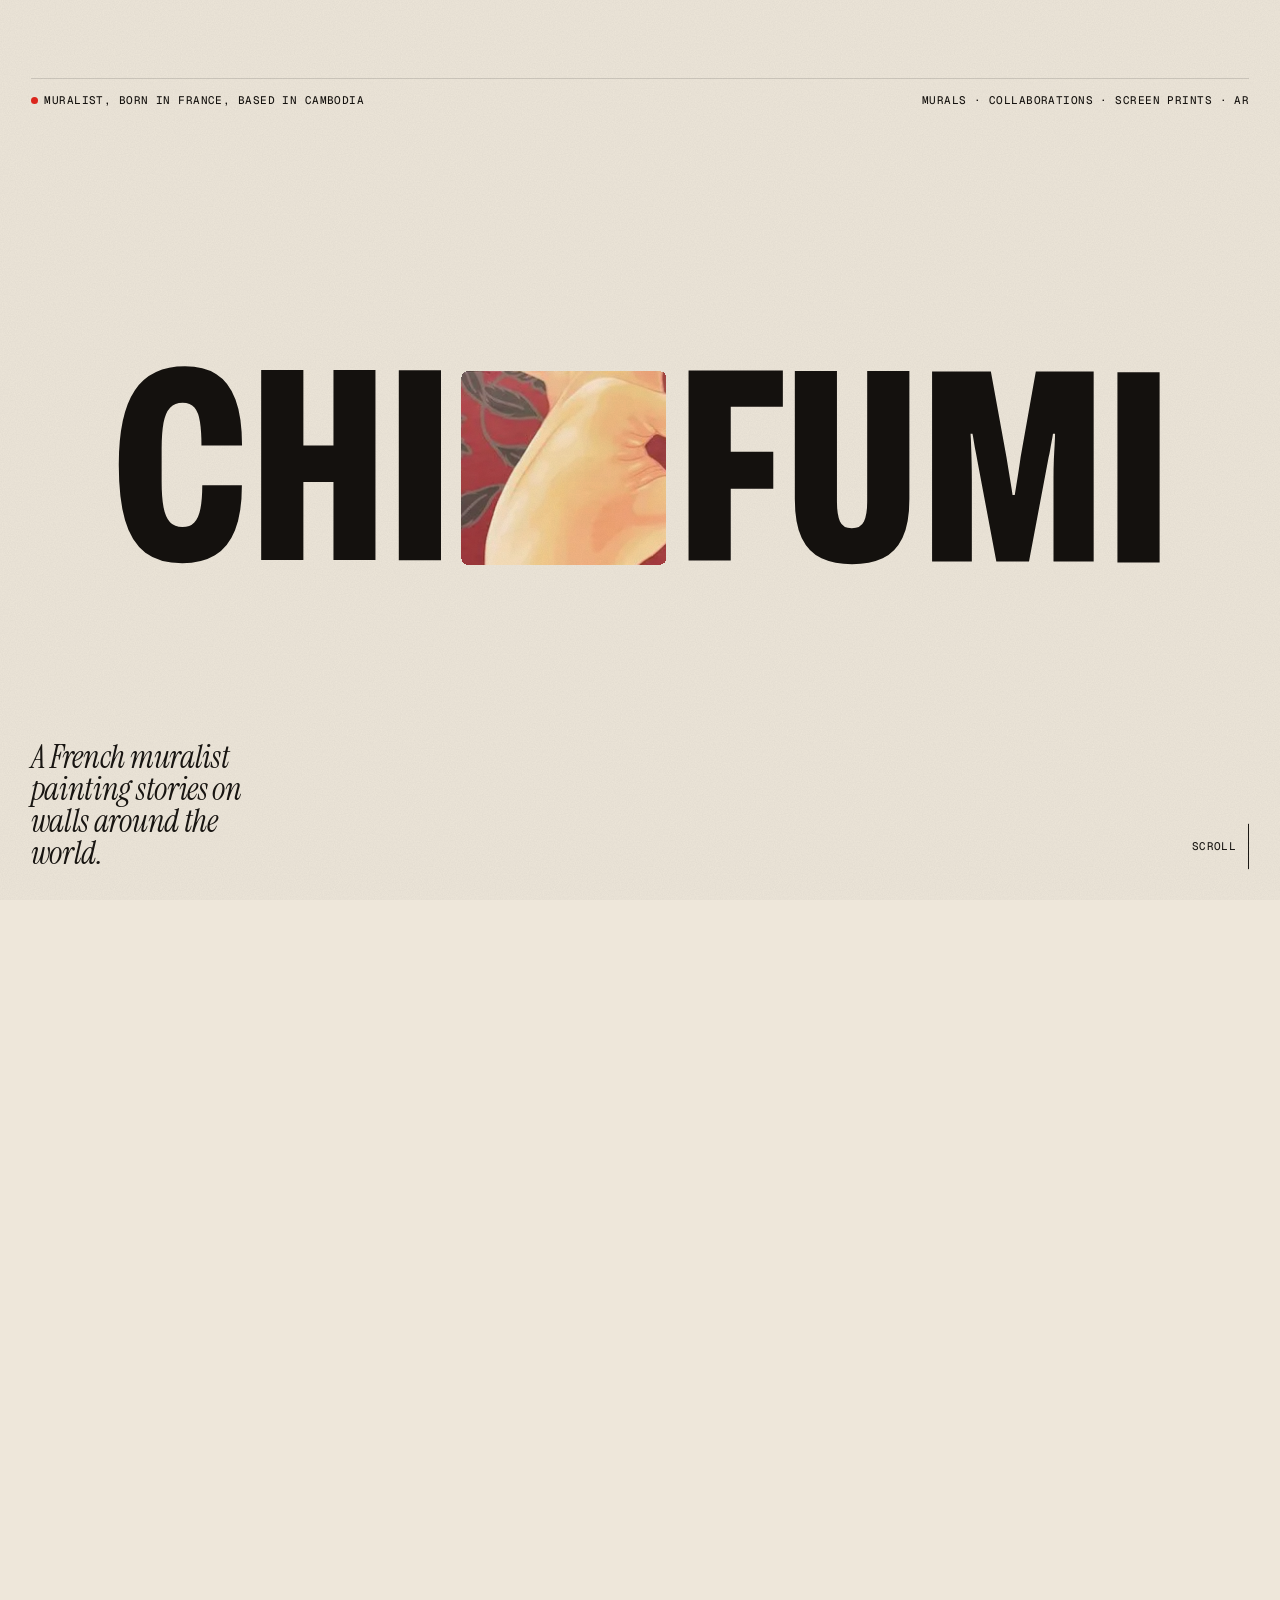
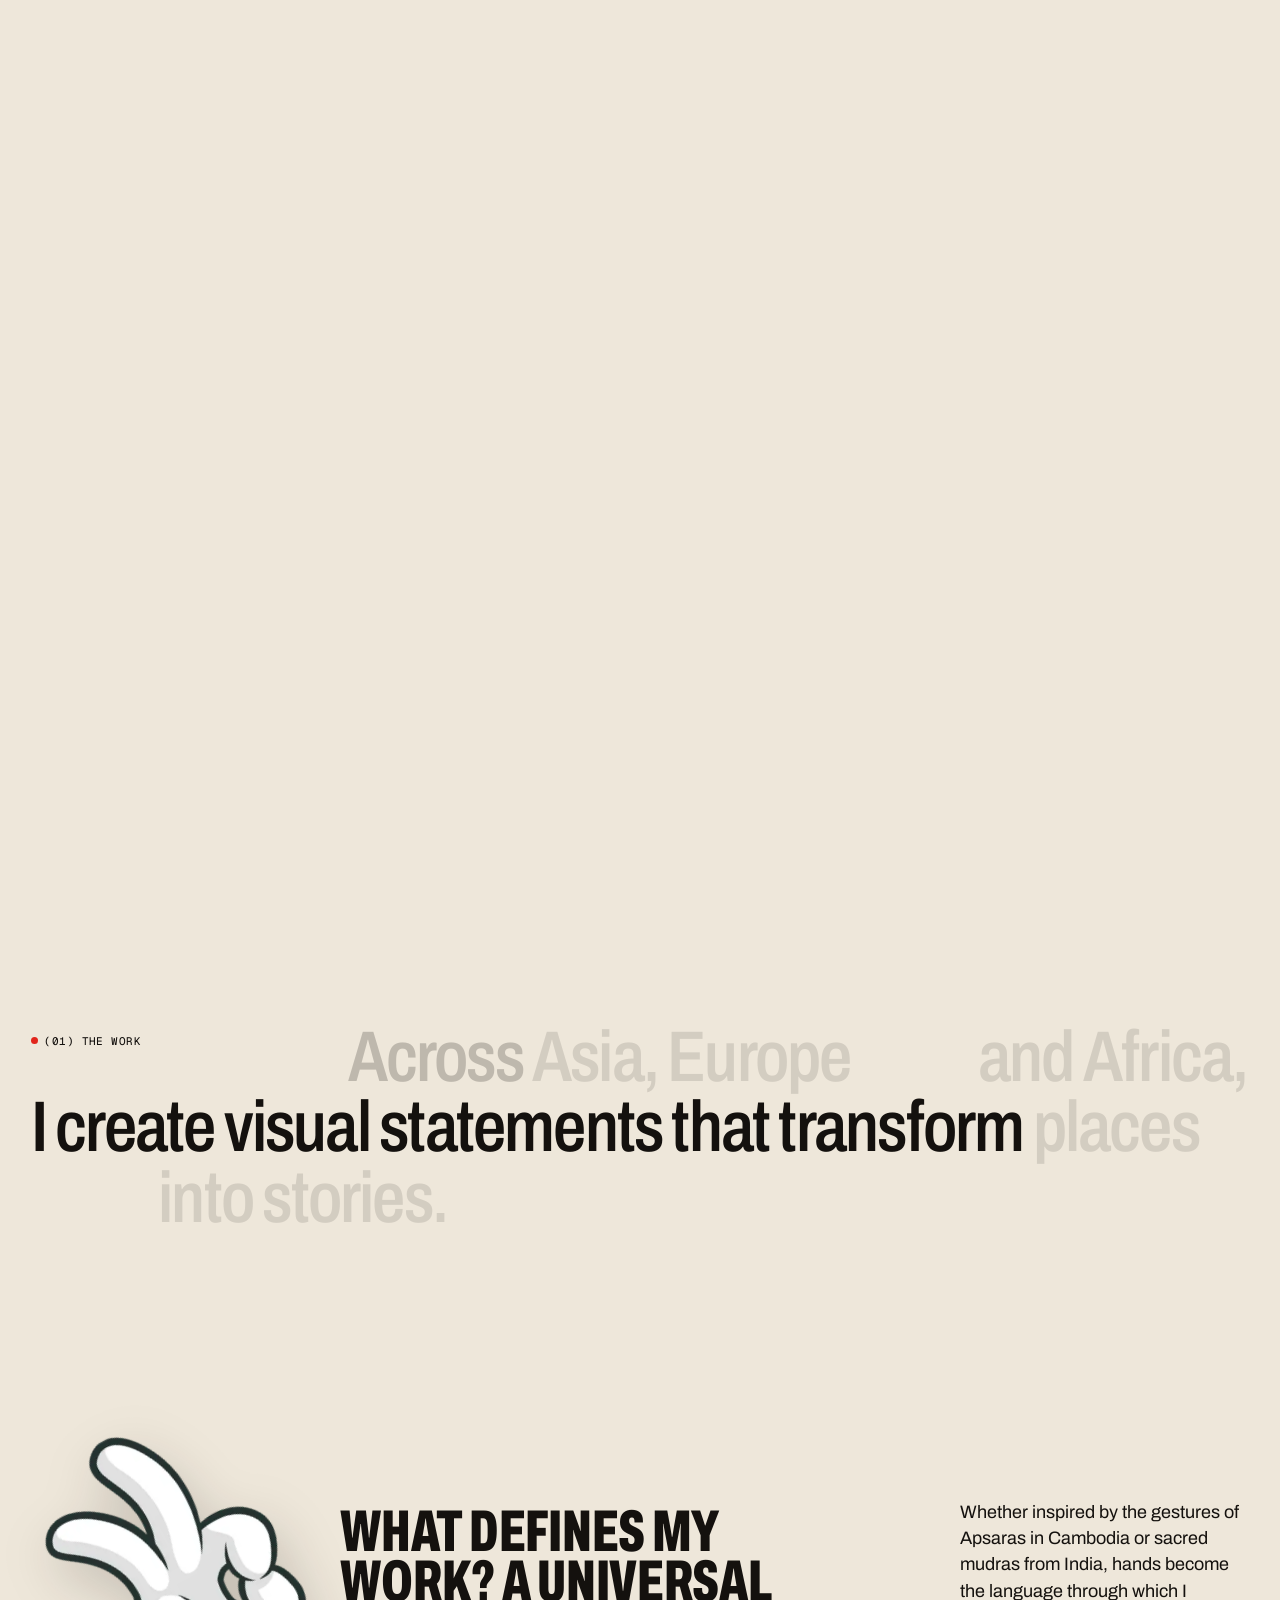
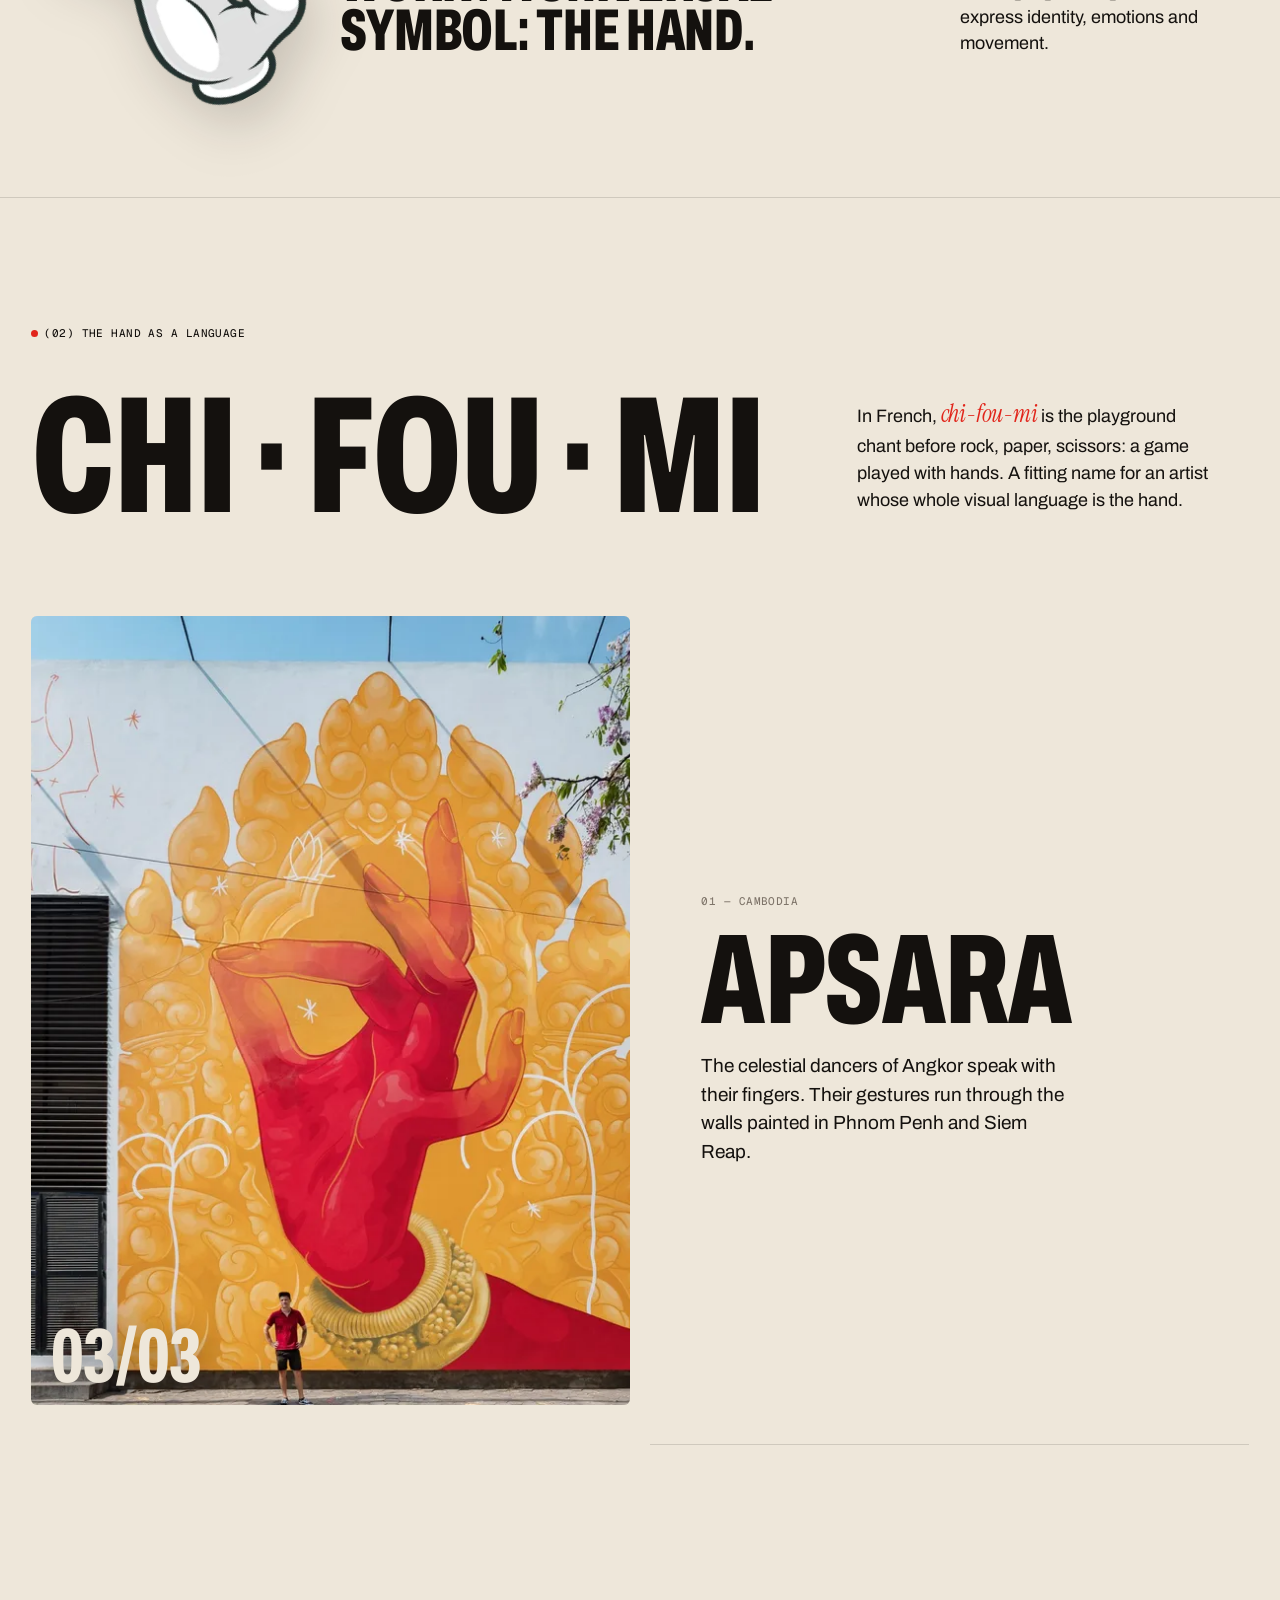
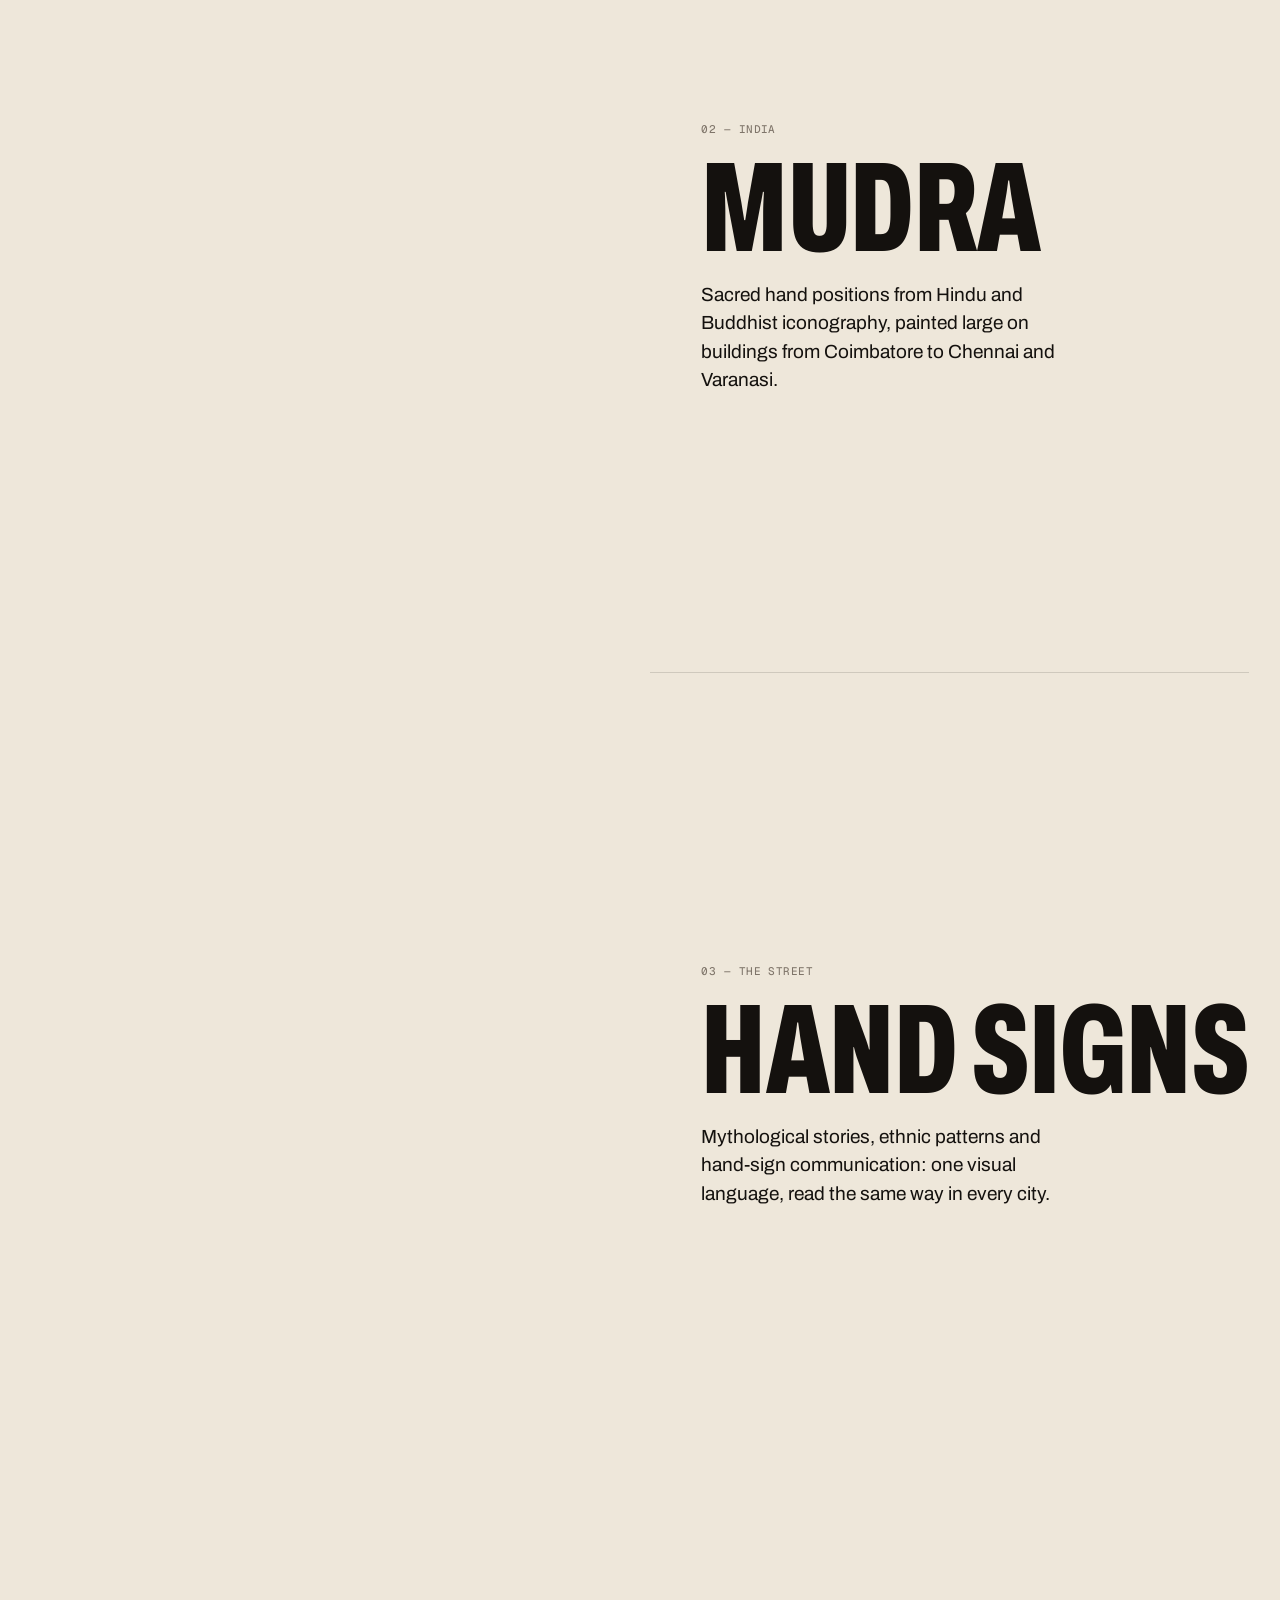
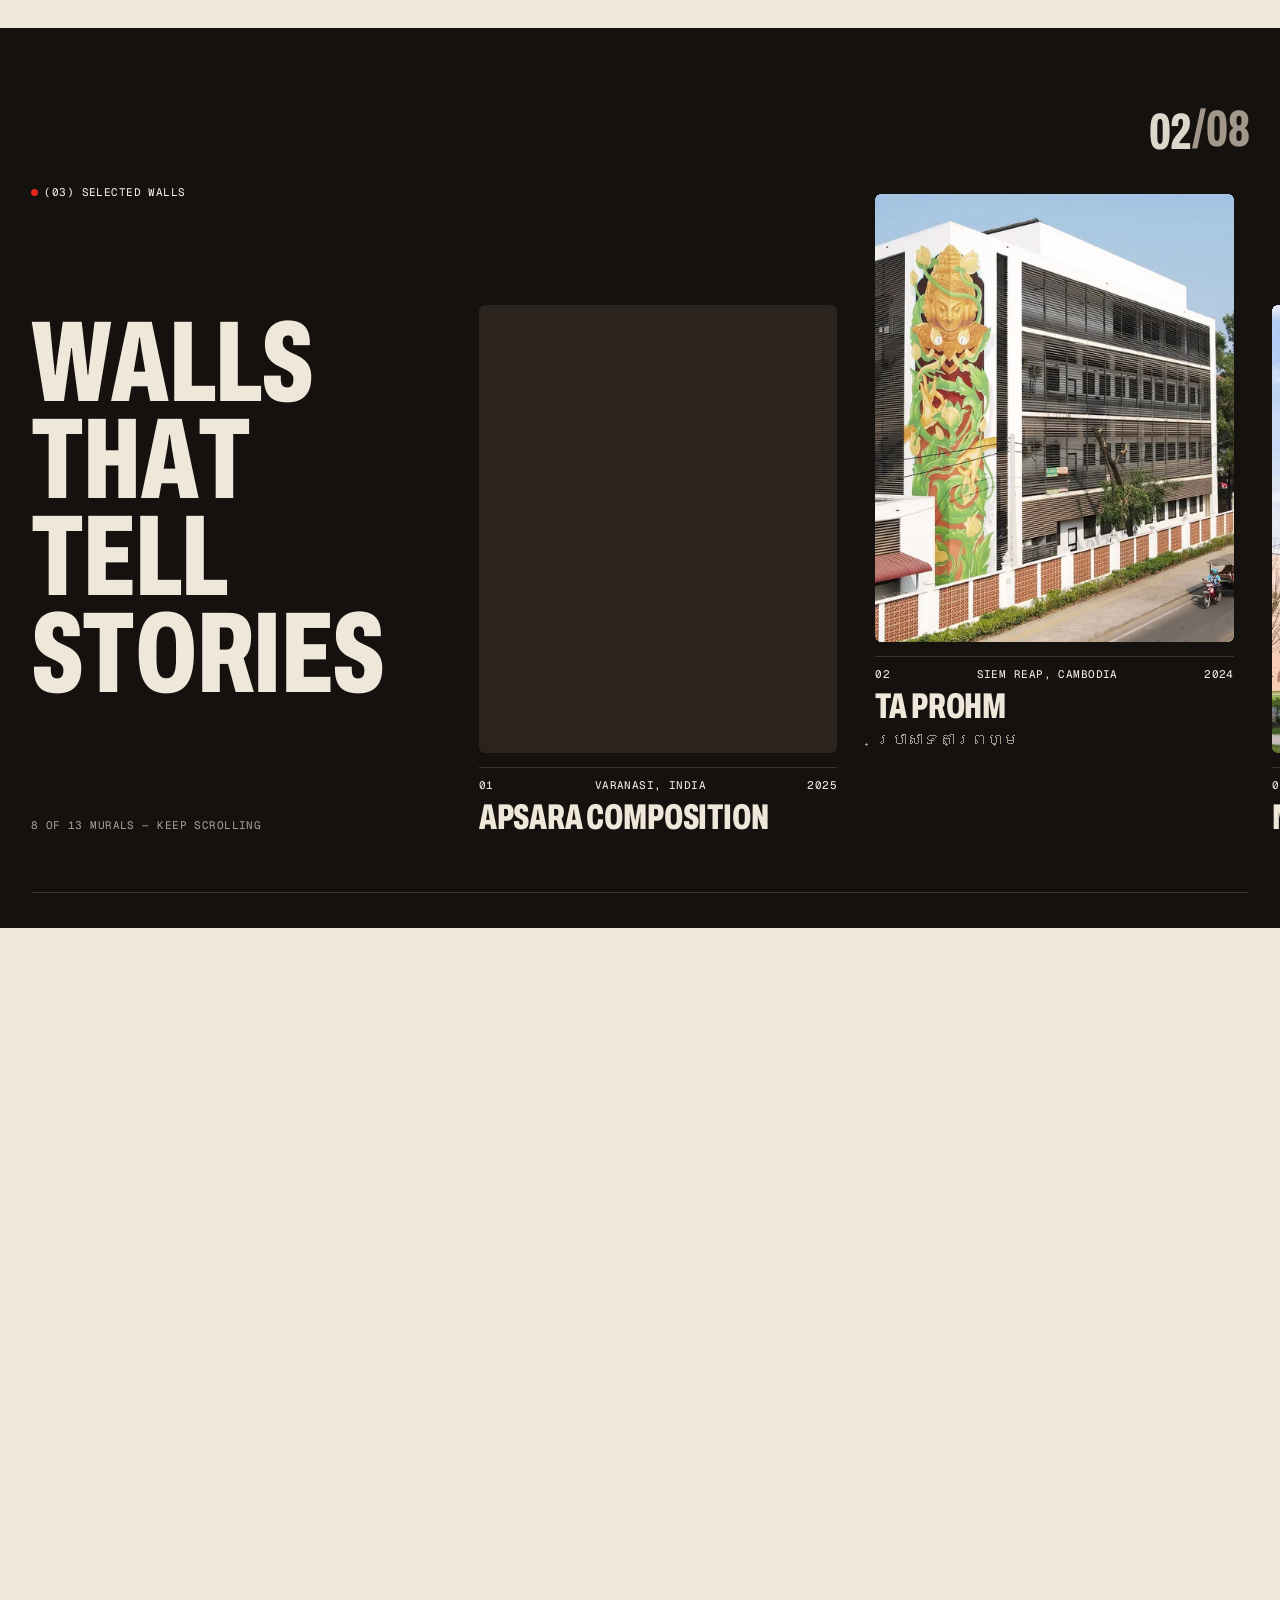
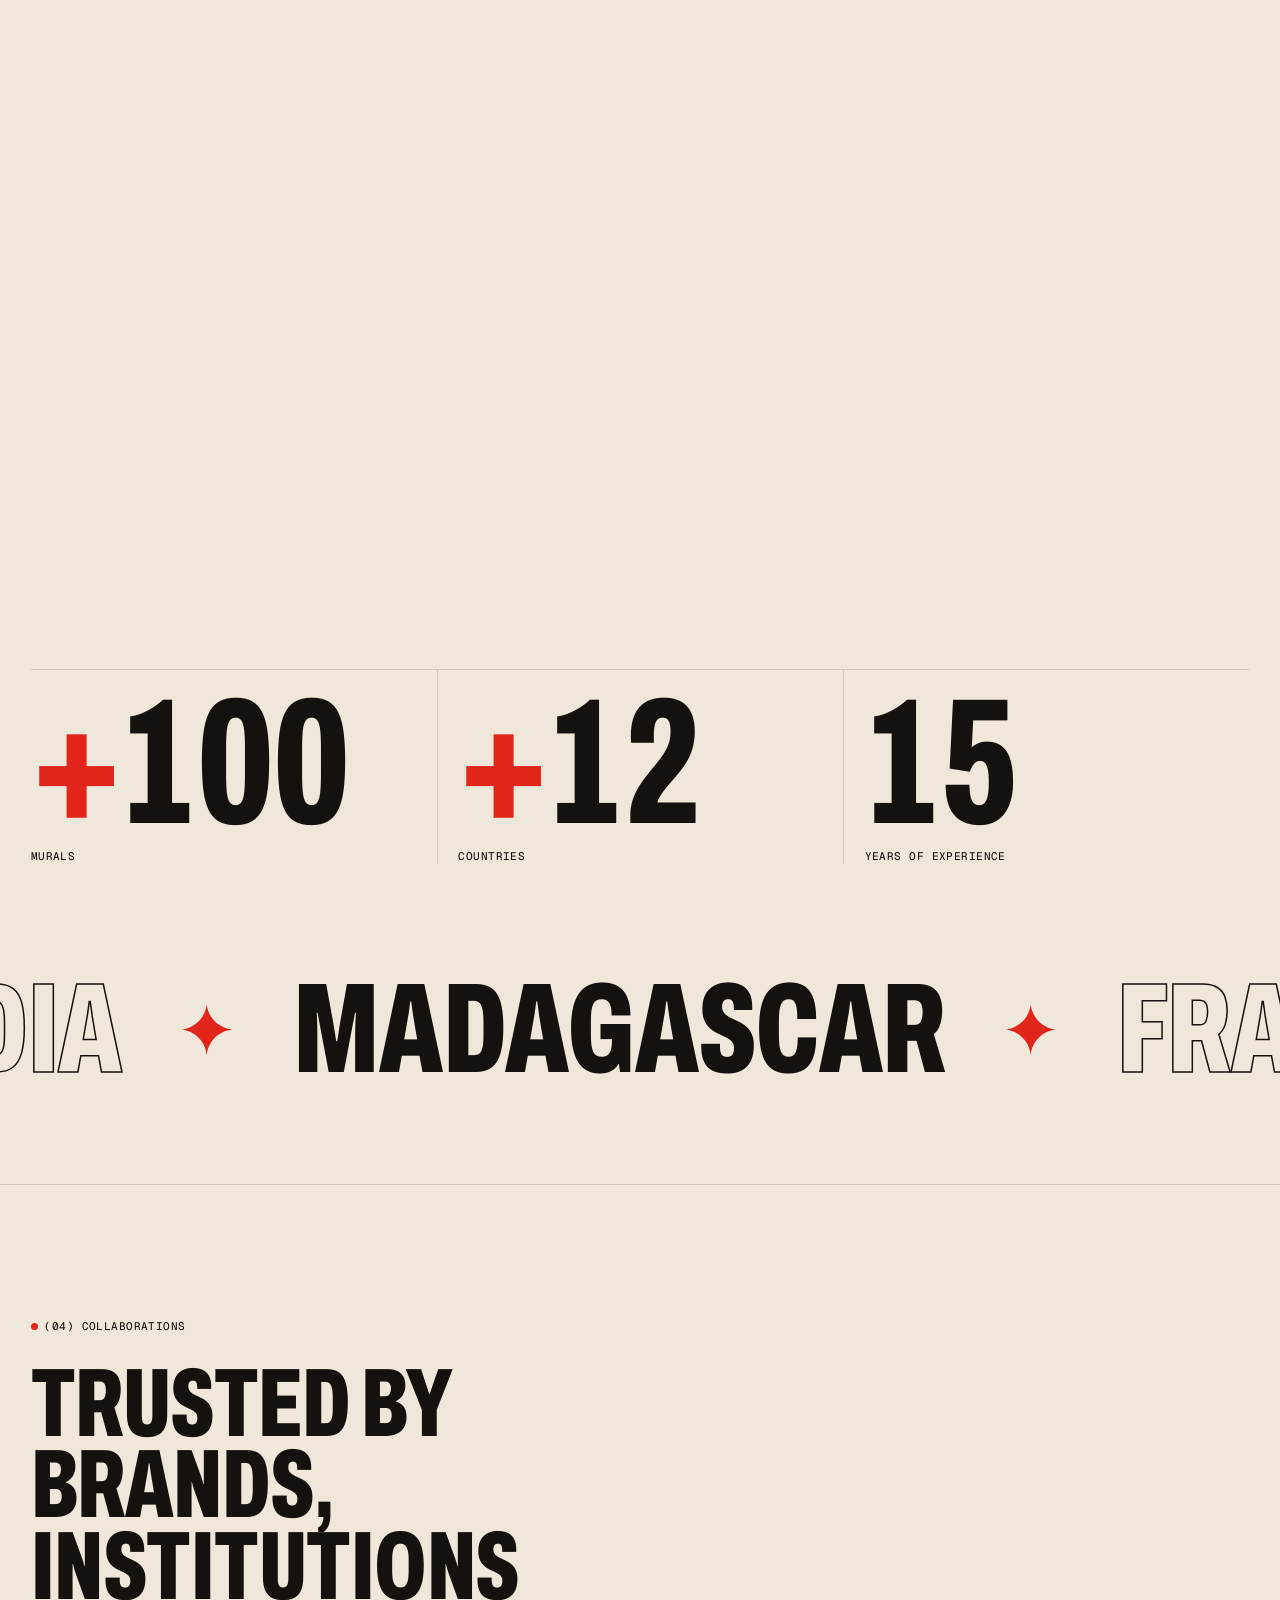
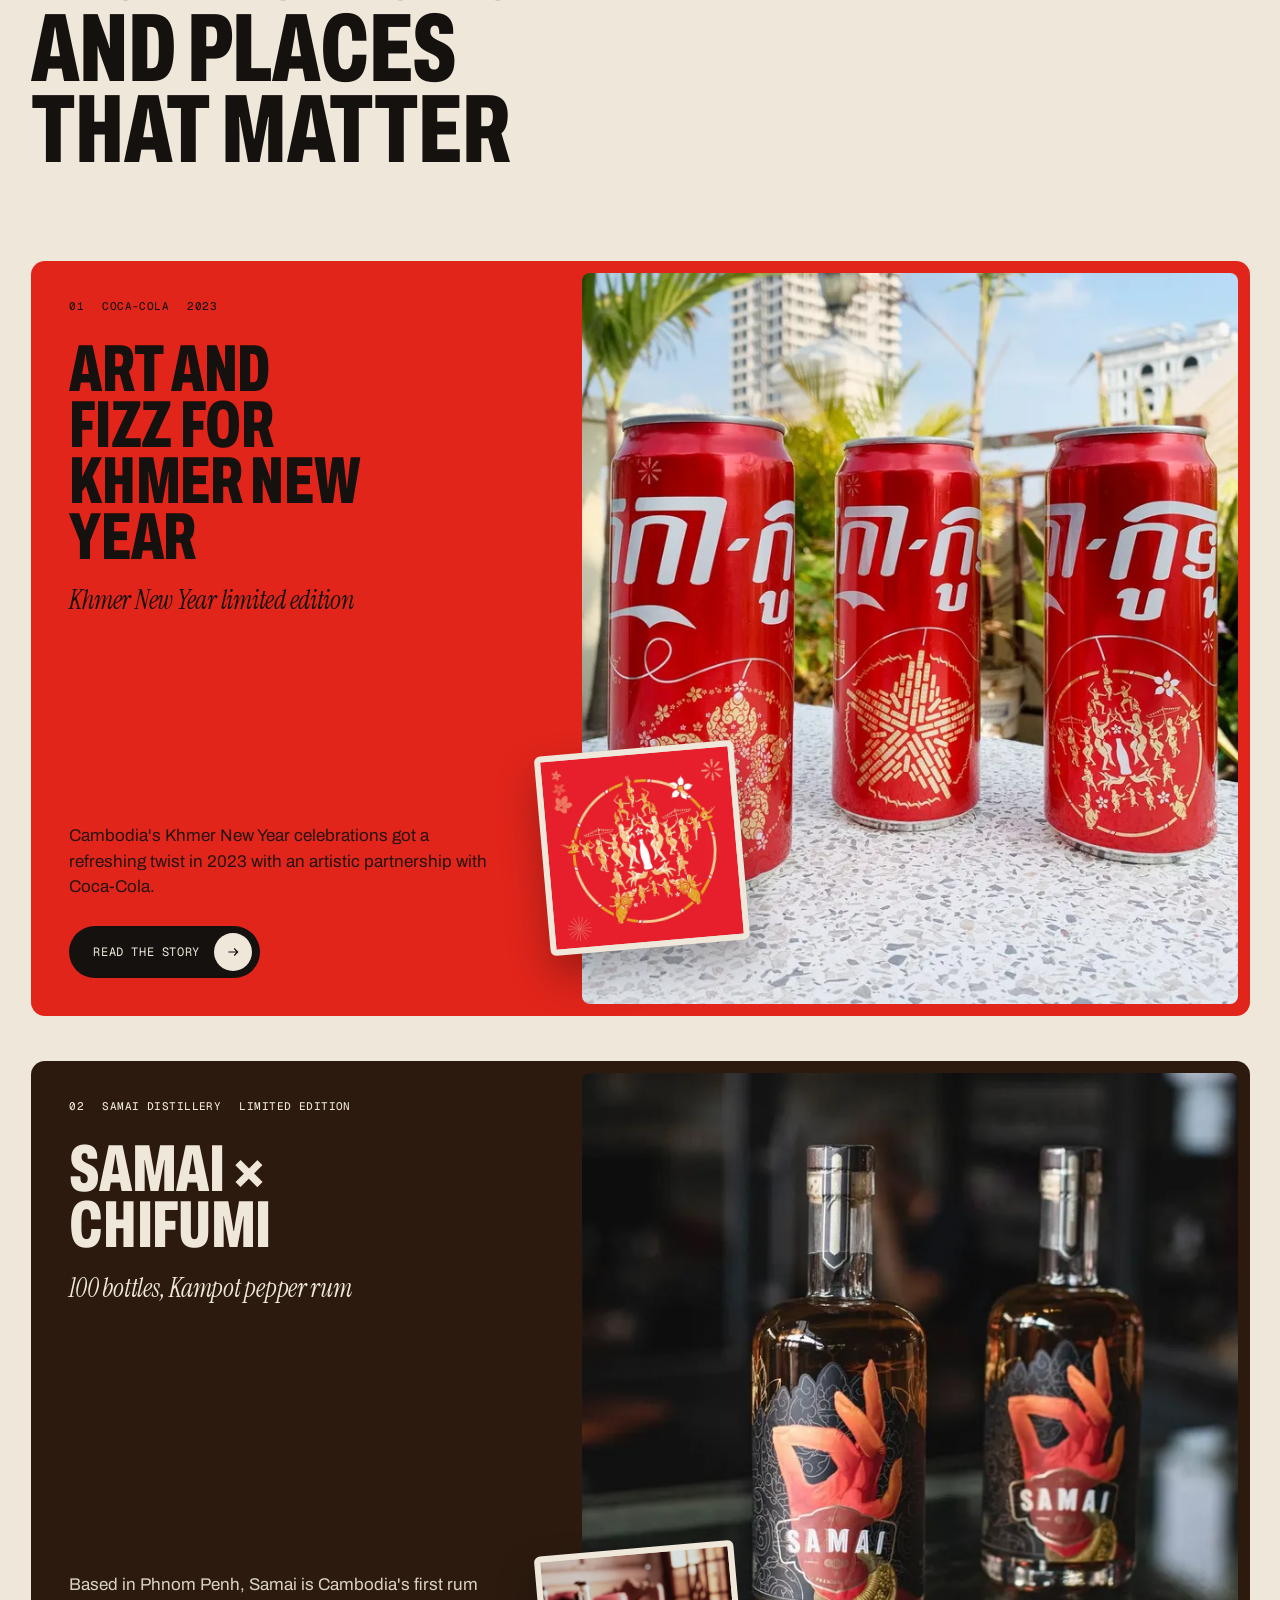
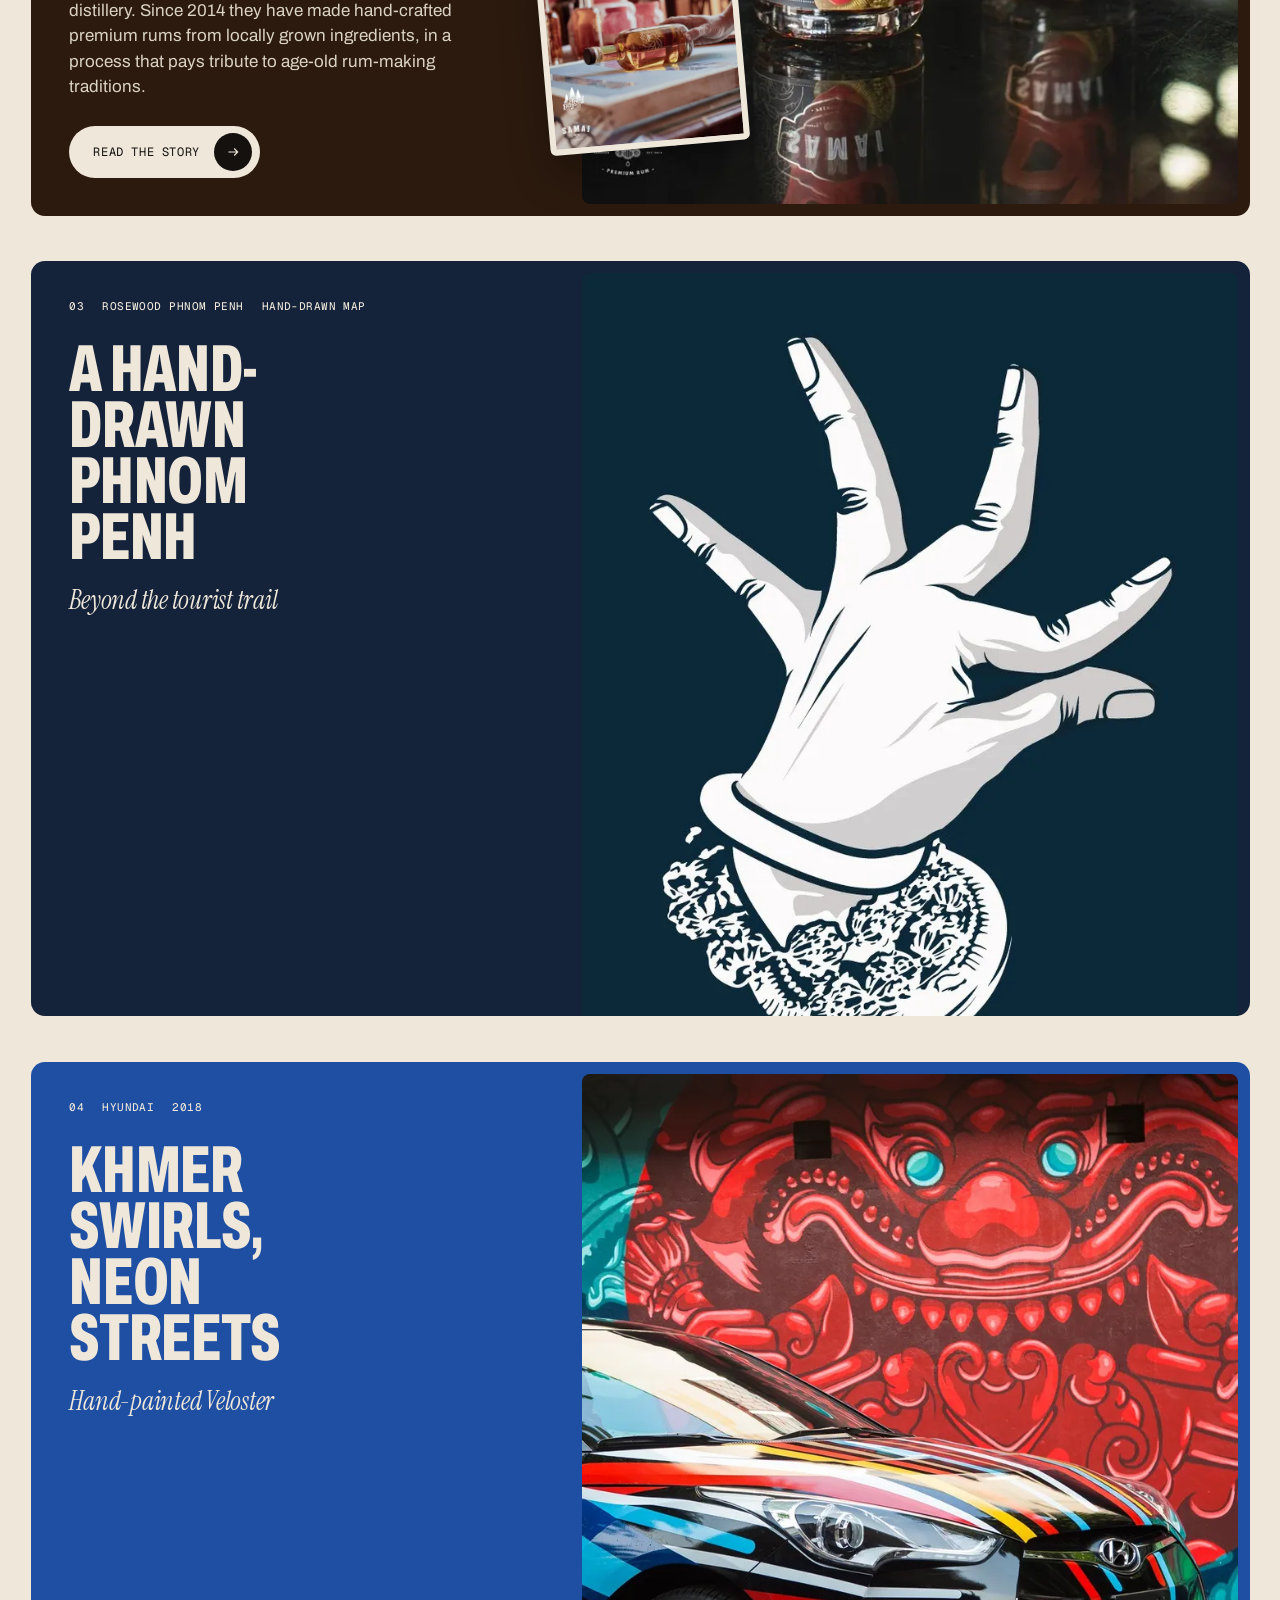
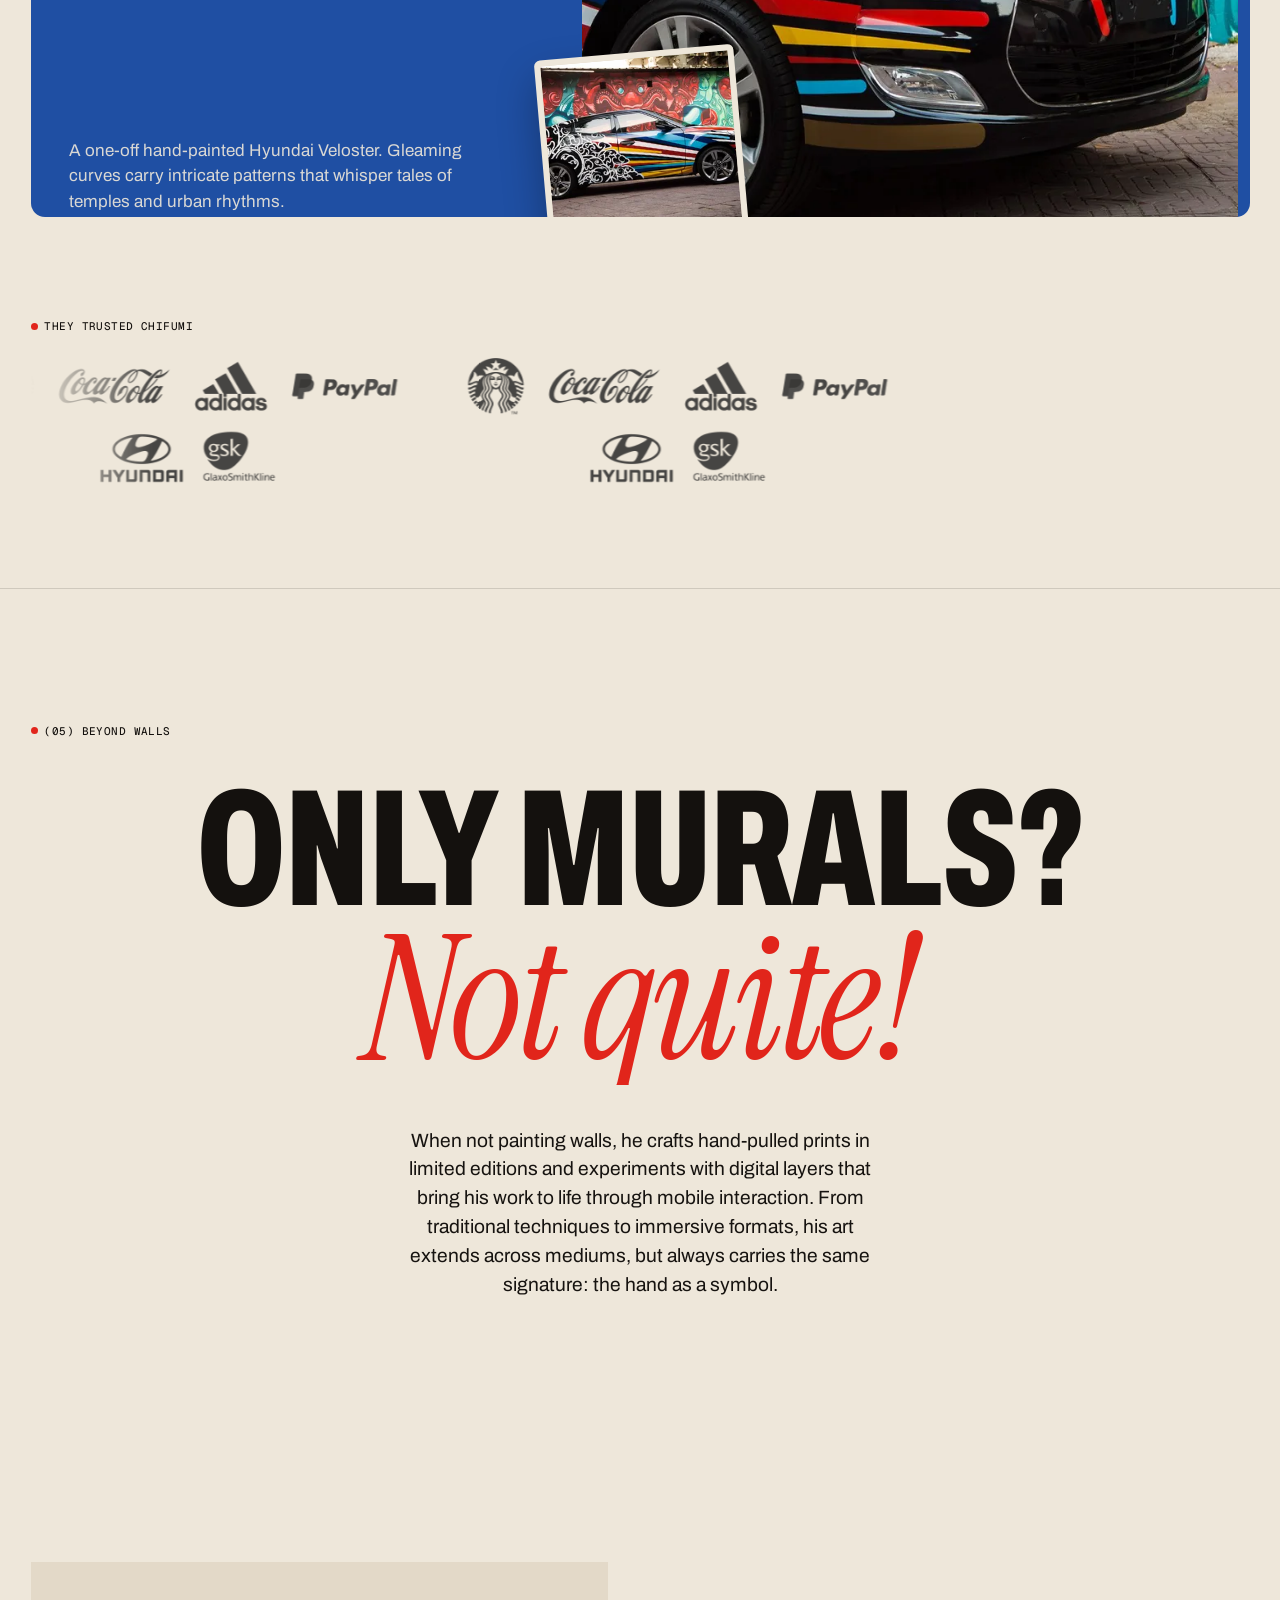
==== commit 45716849: "Chifumi site build 2026-11-06: original hero again (mural window, CHI-FOU-MI flipbook loader), no 3D" ====
--- a/index.html
+++ b/index.html
@@ -7,4 +7,4 @@
           if (sessionStorage.getItem('chifumi:pt') === '1') d.classList.add('pt-in');
         } catch (e) {}
       })();
-    </script><link rel="stylesheet" href="/_astro/Contact.DLRqD6bG.css"></head><body><a class="sr-only" href="#main">Skip to content</a><header class="nav" data-nav data-theme="paper"><a href="/" class="nav__logo" aria-label="Chifumi, home"><img src="/_astro/hand-ok.COxfuZLB_GmJD8.webp" srcset="/_astro/hand-ok.COxfuZLB_1OeGLb.webp 96w, /_astro/hand-ok.COxfuZLB_GmJD8.webp 1078w" alt sizes="34px" loading="eager" decoding="async" width="1078" height="1099" class="nav__hand"><span class="nav__name">Chifumi</span></a><p class="nav__meta mono" aria-hidden="true"><span><i class="dot"></i>Taking commissions</span><span>Phnom Penh <time data-clock>--:--</time></span></p><div class="nav__right"><a class="nav__cta mono" href="/#contact">Commission a wall</a><button class="nav__menu mono" type="button" data-menu-toggle aria-expanded="false" aria-controls="menu"><span data-menu-word>Menu</span><span class="nav__burger" aria-hidden="true"><i></i><i></i></span></button></div></header><div class="menu" id="menu" data-menu aria-hidden="true"><div class="menu__body"><nav class="menu__links" aria-label="Main"><a class="menu__link" href="/murals" data-menu-link="0"><span class="menu__num mono">01</span><span class="menu__label display"><span>Murals</span></span></a><a class="menu__link" href="/collaborations" data-menu-link="1"><span class="menu__num mono">02</span><span class="menu__label display"><span>Collaborations</span></span></a><a class="menu__link" href="/augmented-reality" data-menu-link="2"><span class="menu__num mono">03</span><span class="menu__label display"><span>Augmented Reality</span></span></a><a class="menu__link" href="/shop" data-menu-link="3"><span class="menu__num mono">04</span><span class="menu__label display"><span>Shop</span></span></a><a class="menu__link" href="/about" data-menu-link="4"><span class="menu__num mono">05</span><span class="menu__label display"><span>About</span></span></a></nav><div class="menu__preview" aria-hidden="true"><img src="/_astro/mudra-chennai-2022.BFIb-A4q_1KmaWN.webp" srcset="/_astro/mudra-chennai-2022.BFIb-A4q_Z2qi5vQ.webp 600w, /_astro/mudra-chennai-2022.BFIb-A4q_6E5PI.webp 900w, /_astro/mudra-chennai-2022.BFIb-A4q_1KmaWN.webp 1400w" alt sizes="40vw" loading="lazy" decoding="async" data-menu-img="0" width="1400" height="1400" class="is-active"><img src="/_astro/coca-cola-cans.B_9gsMuD_1BxD9Y.webp" srcset="/_astro/coca-cola-cans.B_9gsMuD_1EvPi8.webp 600w, /_astro/coca-cola-cans.B_9gsMuD_1EoLRU.webp 900w, /_astro/coca-cola-cans.B_9gsMuD_1BxD9Y.webp 1400w" alt sizes="40vw" loading="lazy" decoding="async" data-menu-img="1" width="1400" height="1400" class><img src="/_astro/vol-phone.CWaRfnoE_Z1yt1GN.webp" srcset="/_astro/vol-phone.CWaRfnoE_21EJGc.webp 600w, /_astro/vol-phone.CWaRfnoE_Z2rwtz3.webp 900w, /_astro/vol-phone.CWaRfnoE_Z1yt1GN.webp 1400w" alt sizes="40vw" loading="lazy" decoding="async" data-menu-img="2" width="1400" height="1400" class><img src="/_astro/kunthea-2.DTrwBMWk_Z1NgR6P.webp" srcset="/_astro/kunthea-2.DTrwBMWk_Z2m10zr.webp 600w, /_astro/kunthea-2.DTrwBMWk_Z1NgR6P.webp 800w" alt sizes="40vw" loading="lazy" decoding="async" data-menu-img="3" width="800" height="739" class><img src="/_astro/portrait.BTRjmh0K_Z17EoxR.webp" srcset="/_astro/portrait.BTRjmh0K_ZW0oWL.webp 600w, /_astro/portrait.BTRjmh0K_XfWDG.webp 900w, /_astro/portrait.BTRjmh0K_Z17EoxR.webp 1103w" alt sizes="40vw" loading="lazy" decoding="async" data-menu-img="4" width="1103" height="1400" class></div></div><div class="menu__foot mono"><a href="mailto:contact@chifumi.fr">contact@chifumi.fr</a><a href="https://www.instagram.com/chifumi_gram/" target="_blank" rel="noopener">Instagram @chifumi_gram</a><span>Phnom Penh, Cambodia — <time data-clock>--:--</time></span></div></div><main id="main"><div class="loader" data-loader aria-hidden="true"><div class="loader__bg" data-loader-bg></div><div class="loader__top mono" data-loader-ui><span>Chifumi — muralist</span><span>Asia · Europe · Africa</span><span>Loading walls</span></div><p class="loader__ready mono" data-loader-ui>Get your hand ready</p><div class="loader__count display" data-loader-ui><span data-loader-count>000</span></div></div><section class="stage" data-stage data-theme="paper"><h1 class="sr-only">Chifumi, a French muralist painting stories on walls around the world</h1><div class="stage__pin"><div class="stage__words display" aria-hidden="true"><p class="stage__word" data-word="0">Chifumi</p><p class="stage__word" data-word="1">Walls</p><p class="stage__word" data-word="2">Prints</p><p class="stage__word" data-word="3">Collabs</p><p class="stage__word" data-word="4">Stories</p><p class="stage__word stage__word--chant" data-chant="0">Chi</p><p class="stage__word stage__word--chant" data-chant="1">Fou</p><p class="stage__word stage__word--chant" data-chant="2">Mi!</p></div><div class="stage__pics" aria-hidden="true"><figure class="stage__pic" data-pic="1" style="--x:5%;--y:15%;--w:15vw;--r:-7deg;--mx:4%;--my:13%;--mw:34vw"><img src="/_astro/kantha-bopha-phnom-penh-2023.CB3FytDn_Z1Pd5o1.webp" srcset="/_astro/kantha-bopha-phnom-penh-2023.CB3FytDn_Z22BL16.webp 400w, /_astro/kantha-bopha-phnom-penh-2023.CB3FytDn_ZAhtn6.webp 700w, /_astro/kantha-bopha-phnom-penh-2023.CB3FytDn_Z1Pd5o1.webp 2000w" alt sizes="(max-width: 860px) 36vw, 17vw" loading="eager" decoding="async" width="2000" height="2000"></figure><figure class="stage__pic" data-pic="1" style="--x:80%;--y:9%;--w:13vw;--r:6deg;--mx:62%;--my:9%;--mw:32vw"><img src="/_astro/maki-maki-strasbourg-2023.BVJwSa3v_Z2b232l.webp" srcset="/_astro/maki-maki-strasbourg-2023.BVJwSa3v_Z17gVLV.webp 400w, /_astro/maki-maki-strasbourg-2023.BVJwSa3v_ZrDPhR.webp 700w, /_astro/maki-maki-strasbourg-2023.BVJwSa3v_Z2b232l.webp 1365w" alt sizes="(max-width: 860px) 36vw, 17vw" loading="eager" decoding="async" width="1365" height="1365"></figure><figure class="stage__pic" data-pic="1" style="--x:73%;--y:58%;--w:16vw;--r:4deg;--mx:58%;--my:70%;--mw:36vw"><img src="/_astro/mudra-chennai-2022.BFIb-A4q_1KmaWN.webp" srcset="/_astro/mudra-chennai-2022.BFIb-A4q_ZIMLSh.webp 400w, /_astro/mudra-chennai-2022.BFIb-A4q_1N9oti.webp 700w, /_astro/mudra-chennai-2022.BFIb-A4q_1KmaWN.webp 1400w" alt sizes="(max-width: 860px) 36vw, 17vw" loading="eager" decoding="async" width="1400" height="1400"></figure><figure class="stage__pic" data-pic="2" style="--x:7%;--y:54%;--w:15vw;--r:5deg;--mx:5%;--my:70%;--mw:34vw"><img src="/_astro/kunthea.BggVsTzV_ZcPizG.webp" srcset="/_astro/kunthea.BggVsTzV_25ppwJ.webp 400w, /_astro/kunthea.BggVsTzV_ZcPizG.webp 550w" alt sizes="(max-width: 860px) 36vw, 17vw" loading="eager" decoding="async" width="550" height="550"></figure><figure class="stage__pic" data-pic="2" style="--x:77%;--y:12%;--w:14vw;--r:-5deg;--mx:60%;--my:10%;--mw:33vw"><img src="/_astro/history-08.BW3tfjpc_1tsi1S.webp" srcset="/_astro/history-08.BW3tfjpc_1Iqfyl.webp 400w, /_astro/history-08.BW3tfjpc_2esuad.webp 700w, /_astro/history-08.BW3tfjpc_1tsi1S.webp 1000w" alt sizes="(max-width: 860px) 36vw, 17vw" loading="eager" decoding="async" width="1000" height="1000"></figure><figure class="stage__pic" data-pic="2" style="--x:12%;--y:8%;--w:12vw;--r:-3deg;--mx:6%;--my:11%;--mw:30vw"><img src="/_astro/history-03.CcmViJdu_ZgfYhm.webp" srcset="/_astro/history-03.CcmViJdu_UvDzX.webp 400w, /_astro/history-03.CcmViJdu_1qxSbP.webp 700w, /_astro/history-03.CcmViJdu_ZgfYhm.webp 2000w" alt sizes="(max-width: 860px) 36vw, 17vw" loading="eager" decoding="async" width="2000" height="2000"></figure><figure class="stage__pic" data-pic="3" style="--x:4%;--y:20%;--w:17vw;--r:-4deg;--mx:4%;--my:12%;--mw:36vw"><img src="/_astro/coca-cola-cans.B_9gsMuD_1BxD9Y.webp" srcset="/_astro/coca-cola-cans.B_9gsMuD_1EAxeB.webp 400w, /_astro/coca-cola-cans.B_9gsMuD_1EttOo.webp 700w, /_astro/coca-cola-cans.B_9gsMuD_1BxD9Y.webp 1400w" alt sizes="(max-width: 860px) 36vw, 17vw" loading="eager" decoding="async" width="1400" height="1400"></figure><figure class="stage__pic" data-pic="3" style="--x:78%;--y:54%;--w:14vw;--r:6deg;--mx:60%;--my:70%;--mw:34vw"><img src="/_astro/samai-bottles.BV3I4V_w_Z1Sfxsf.webp" srcset="/_astro/samai-bottles.BV3I4V_w_Z1uFjtI.webp 400w, /_astro/samai-bottles.BV3I4V_w_SnADm.webp 700w, /_astro/samai-bottles.BV3I4V_w_Z1Sfxsf.webp 1080w" alt sizes="(max-width: 860px) 36vw, 17vw" loading="eager" decoding="async" width="1080" height="1080"></figure><figure class="stage__pic" data-pic="3" style="--x:74%;--y:8%;--w:12vw;--r:3deg;--mx:62%;--my:10%;--mw:30vw"><img src="/_astro/hyundai-1.15yvJugm_1JcvyM.webp" srcset="/_astro/hyundai-1.15yvJugm_Z1U5zSW.webp 400w, /_astro/hyundai-1.15yvJugm_1drWTt.webp 700w, /_astro/hyundai-1.15yvJugm_1JcvyM.webp 1086w" alt sizes="(max-width: 860px) 36vw, 17vw" loading="eager" decoding="async" width="1086" height="1400"></figure><figure class="stage__pic" data-pic="4" style="--x:6%;--y:12%;--w:16vw;--r:-5deg;--mx:4%;--my:11%;--mw:36vw"><img src="/_astro/apsara-varanasi-2025.DKB23zMX_1iT4Ok.webp" srcset="/_astro/apsara-varanasi-2025.DKB23zMX_126D7F.webp 400w, /_astro/apsara-varanasi-2025.DKB23zMX_4okol.webp 700w, /_astro/apsara-varanasi-2025.DKB23zMX_1iT4Ok.webp 1500w" alt sizes="(max-width: 860px) 36vw, 17vw" loading="eager" decoding="async" width="1500" height="1512"></figure><figure class="stage__pic" data-pic="4" style="--x:76%;--y:56%;--w:16vw;--r:5deg;--mx:58%;--my:70%;--mw:36vw"><img src="/_astro/portrait-flowers.BuJoQ99a_ZFSDHc.webp" srcset="/_astro/portrait-flowers.BuJoQ99a_ZktAfy.webp 400w, /_astro/portrait-flowers.BuJoQ99a_1x9XNl.webp 700w, /_astro/portrait-flowers.BuJoQ99a_ZFSDHc.webp 2000w" alt sizes="(max-width: 860px) 36vw, 17vw" loading="eager" decoding="async" width="2000" height="1500"></figure></div><canvas class="stage__canvas" data-stage-canvas aria-hidden="true"></canvas><div class="stage__fallback" aria-hidden="true"><img src="/_astro/hand-mudra.BkbbFhig_Z1XCfgE.webp" srcset="/_astro/hand-mudra.BkbbFhig_1jE2hb.webp 400w, /_astro/hand-mudra.BkbbFhig_JArYF.webp 700w, /_astro/hand-mudra.BkbbFhig_Z1XCfgE.webp 809w" alt sizes="40vh" loading="eager" decoding="async" width="809" height="1449"></div><div class="stage__top mono" data-stage-ui><span class="label">Muralist, born in France, based in Cambodia</span><span class="stage__disciplines">Murals · Collaborations · Screen prints · AR</span></div><div class="stage__captions mono" aria-hidden="true"><p class="stage__caption" data-caption="1"><span class="stage__caption-fr">(01)</span> Murals on walls in twelve countries</p><p class="stage__caption" data-caption="2"><span class="stage__caption-fr">(02)</span> Hand-pulled, signed and numbered screen prints</p><p class="stage__caption" data-caption="3"><span class="stage__caption-fr">(03)</span> Limited editions with brands that matter</p></div><div class="stage__bottom" data-stage-ui><p class="stage__tag serif">A French muralist painting stories on walls around the world.</p><p class="stage__scroll mono"><span>Scroll to play</span><i></i></p></div></div></section><section class="manifesto wrap" data-theme="paper"><p class="manifesto__label mono label">(01) The work</p><p class="manifesto__lead" data-scrub-words>Across Asia, Europe<span class="pill" data-pill><img src="/_astro/kirthimurka-varanasi-2019.DVVL_30v_1MNIuf.webp" srcset="/_astro/kirthimurka-varanasi-2019.DVVL_30v_Z1Qy1GJ.webp 320w, /_astro/kirthimurka-varanasi-2019.DVVL_30v_1MNIuf.webp 1400w" alt sizes="160px" loading="lazy" decoding="async" width="1400" height="1400"></span>and Africa, I create visual statements that transform places<span class="pill" data-pill><img src="/_astro/fanampitoloha-diego-suarez-2023.CYrjGDr1_ZMJ6Fa.webp" srcset="/_astro/fanampitoloha-diego-suarez-2023.CYrjGDr1_uGs33.webp 320w, /_astro/fanampitoloha-diego-suarez-2023.CYrjGDr1_ZMJ6Fa.webp 1400w" alt sizes="160px" loading="lazy" decoding="async" width="1400" height="1400"></span>into stories.</p><div class="manifesto__row"><div class="manifesto__hand" data-hand-spin aria-hidden="true"><img src="/_astro/hand-ok.COxfuZLB_GmJD8.webp" srcset="/_astro/hand-ok.COxfuZLB_Z1SbC4t.webp 400w, /_astro/hand-ok.COxfuZLB_1efGsQ.webp 700w, /_astro/hand-ok.COxfuZLB_GmJD8.webp 1078w" alt sizes="22vw" loading="lazy" decoding="async" width="1078" height="1099"></div><p class="manifesto__q display" data-split-lines>What defines my work? A universal symbol: the hand.</p><p class="manifesto__body" data-fade>Whether inspired by the gestures of Apsaras in Cambodia or sacred mudras from India, hands become the language through which I express identity, emotions and movement.</p></div></section><section class="gestures wrap" data-gestures data-theme="paper"><header class="gestures__head"><p class="mono label">(02) The hand as a language</p><h2 class="gestures__title display" data-split-chars>Chi · Fou · Mi</h2><p class="gestures__intro" data-fade>In French, <em class="serif">chi-fou-mi</em> is the playground chant before rock, paper, scissors: a game played with hands. A fitting name for an artist whose whole visual language is the hand.</p></header><div class="gestures__body"><div class="gestures__sticky"><div class="gestures__frame frame"><img src="/_astro/kantha-bopha-phnom-penh-2023.CB3FytDn_Z1Pd5o1.webp" srcset="/_astro/kantha-bopha-phnom-penh-2023.CB3FytDn_1zxYLd.webp 800w, /_astro/kantha-bopha-phnom-penh-2023.CB3FytDn_26cAGd.webp 1200w, /_astro/kantha-bopha-phnom-penh-2023.CB3FytDn_Z1pMxaU.webp 1600w, /_astro/kantha-bopha-phnom-penh-2023.CB3FytDn_Z1Pd5o1.webp 2000w" alt="Apsara, Cambodia" sizes="(max-width: 860px) 100vw, 48vw" loading="lazy" decoding="async" data-gesture-img="0" width="2000" height="2000"><img src="/_astro/mudra-chennai-2022.BFIb-A4q_1KmaWN.webp" srcset="/_astro/mudra-chennai-2022.BFIb-A4q_WoJEv.webp 800w, /_astro/mudra-chennai-2022.BFIb-A4q_r7qgq.webp 1200w, /_astro/mudra-chennai-2022.BFIb-A4q_1KmaWN.webp 1400w" alt="Mudra, India" sizes="(max-width: 860px) 100vw, 48vw" loading="lazy" decoding="async" data-gesture-img="1" width="1400" height="1400"><img src="/_astro/portrait.BTRjmh0K_Z17EoxR.webp" srcset="/_astro/portrait.BTRjmh0K_ZpAKAy.webp 800w, /_astro/portrait.BTRjmh0K_Z17EoxR.webp 1103w" alt="Hand signs, The street" sizes="(max-width: 860px) 100vw, 48vw" loading="lazy" decoding="async" data-gesture-img="2" width="1103" height="1400"><p class="gestures__count display"><span data-gesture-num>01</span><span>/03</span></p></div></div><div class="gestures__list"><article class="gesture" data-gesture><div class="gesture__mobile frame"><img src="/_astro/kantha-bopha-phnom-penh-2023.CB3FytDn_Z1Pd5o1.webp" srcset="/_astro/kantha-bopha-phnom-penh-2023.CB3FytDn_2j4bhw.webp 600w, /_astro/kantha-bopha-phnom-penh-2023.CB3FytDn_Z1jMESp.webp 900w, /_astro/kantha-bopha-phnom-penh-2023.CB3FytDn_Z1Pd5o1.webp 2000w" alt sizes="100vw" loading="lazy" decoding="async" width="2000" height="2000"></div><p class="mono muted">01 — Cambodia</p><h3 class="gesture__name display" data-split-chars>Apsara</h3><p class="gesture__text">The celestial dancers of Angkor speak with their fingers. Their gestures run through the walls painted in Phnom Penh and Siem Reap.</p></article><article class="gesture" data-gesture><div class="gesture__mobile frame"><img src="/_astro/mudra-chennai-2022.BFIb-A4q_1KmaWN.webp" srcset="/_astro/mudra-chennai-2022.BFIb-A4q_Z2qi5vQ.webp 600w, /_astro/mudra-chennai-2022.BFIb-A4q_6E5PI.webp 900w, /_astro/mudra-chennai-2022.BFIb-A4q_1KmaWN.webp 1400w" alt sizes="100vw" loading="lazy" decoding="async" width="1400" height="1400"></div><p class="mono muted">02 — India</p><h3 class="gesture__name display" data-split-chars>Mudra</h3><p class="gesture__text">Sacred hand positions from Hindu and Buddhist iconography, painted large on buildings from Coimbatore to Chennai and Varanasi.</p></article><article class="gesture" data-gesture><div class="gesture__mobile frame"><img src="/_astro/portrait.BTRjmh0K_Z17EoxR.webp" srcset="/_astro/portrait.BTRjmh0K_ZW0oWL.webp 600w, /_astro/portrait.BTRjmh0K_XfWDG.webp 900w, /_astro/portrait.BTRjmh0K_Z17EoxR.webp 1103w" alt sizes="100vw" loading="lazy" decoding="async" width="1103" height="1400"></div><p class="mono muted">03 — The street</p><h3 class="gesture__name display" data-split-chars>Hand signs</h3><p class="gesture__text">Mythological stories, ethnic patterns and hand-sign communication: one visual language, read the same way in every city.</p></article></div></div></section><section class="walls is-ink" data-hscroll data-theme="ink"><div class="walls__pin"><div class="walls__track" data-hs-track><div class="walls__intro"><p class="mono label">(03) Selected walls</p><h2 class="walls__title display" data-split-chars>Walls<br>that tell<br>stories</h2><p class="walls__hint mono muted">8 of 13 murals — keep scrolling</p></div><a class="wall" href="/murals#apsara-varanasi" data-hs-item><div class="wall__media"><img src="/_astro/apsara-varanasi-2025.DKB23zMX_1iT4Ok.webp" srcset="/_astro/apsara-varanasi-2025.DKB23zMX_nX6iM.webp 600w, /_astro/apsara-varanasi-2025.DKB23zMX_1k6twU.webp 900w, /_astro/apsara-varanasi-2025.DKB23zMX_Z2ccAcM.webp 1300w, /_astro/apsara-varanasi-2025.DKB23zMX_1iT4Ok.webp 1500w" alt="Apsara Composition, Varanasi, India, 2025" sizes="(max-width: 860px) 80vw, 34vw" loading="lazy" decoding="async" data-hs-parallax="true" width="1500" height="1512"></div><div class="wall__meta mono"><span>01</span><span>Varanasi, India</span><span>2025</span></div><h3 class="wall__title display">Apsara Composition</h3></a><a class="wall" href="/murals#ta-prohm" data-hs-item><div class="wall__media"><img src="/_astro/ta-prohm-siem-reap-2024.CayvPBcH_1hP0cV.webp" srcset="/_astro/ta-prohm-siem-reap-2024.CayvPBcH_24V8vi.webp 600w, /_astro/ta-prohm-siem-reap-2024.CayvPBcH_zl3v4.webp 900w, /_astro/ta-prohm-siem-reap-2024.CayvPBcH_Z23VCPn.webp 1300w, /_astro/ta-prohm-siem-reap-2024.CayvPBcH_1hP0cV.webp 2000w" alt="Ta Prohm, Siem Reap, Cambodia, 2024" sizes="(max-width: 860px) 80vw, 34vw" loading="lazy" decoding="async" data-hs-parallax="true" width="2000" height="2000"></div><div class="wall__meta mono"><span>02</span><span>Siem Reap, Cambodia</span><span>2024</span></div><h3 class="wall__title display">Ta Prohm</h3><p class="wall__khmer" lang="km">ប្រាសាទតាព្រហ្ម</p></a><a class="wall" href="/murals#maki-maki" data-hs-item><div class="wall__media"><img src="/_astro/maki-maki-strasbourg-2023.BVJwSa3v_Z2b232l.webp" srcset="/_astro/maki-maki-strasbourg-2023.BVJwSa3v_11cuNK.webp 600w, /_astro/maki-maki-strasbourg-2023.BVJwSa3v_1FOBiO.webp 900w, /_astro/maki-maki-strasbourg-2023.BVJwSa3v_2kmYHw.webp 1300w, /_astro/maki-maki-strasbourg-2023.BVJwSa3v_Z2b232l.webp 1365w" alt="Maki Maki, Strasbourg, France, 2023" sizes="(max-width: 860px) 80vw, 34vw" loading="lazy" decoding="async" data-hs-parallax="true" width="1365" height="1365"></div><div class="wall__meta mono"><span>03</span><span>Strasbourg, France</span><span>2023</span></div><h3 class="wall__title display">Maki Maki</h3></a><a class="wall" href="/murals#kantha-bopha" data-hs-item><div class="wall__media"><img src="/_astro/kantha-bopha-phnom-penh-2023.CB3FytDn_Z1Pd5o1.webp" srcset="/_astro/kantha-bopha-phnom-penh-2023.CB3FytDn_2j4bhw.webp 600w, /_astro/kantha-bopha-phnom-penh-2023.CB3FytDn_Z1jMESp.webp 900w, /_astro/kantha-bopha-phnom-penh-2023.CB3FytDn_2u0lqa.webp 1300w, /_astro/kantha-bopha-phnom-penh-2023.CB3FytDn_Z1Pd5o1.webp 2000w" alt="Kantha Bopha, Phnom Penh, Cambodia, 2023" sizes="(max-width: 860px) 80vw, 34vw" loading="lazy" decoding="async" data-hs-parallax="true" width="2000" height="2000"></div><div class="wall__meta mono"><span>04</span><span>Phnom Penh, Cambodia</span><span>2023</span></div><h3 class="wall__title display">Kantha Bopha</h3></a><a class="wall" href="/murals#a-vol-doiseau" data-hs-item><div class="wall__media"><img src="/_astro/a-vol-doiseau-schiltigheim-2023.DIJgyquD_Z1blDKL.webp" srcset="/_astro/a-vol-doiseau-schiltigheim-2023.DIJgyquD_1JM4pr.webp 600w, /_astro/a-vol-doiseau-schiltigheim-2023.DIJgyquD_1s2lcF.webp 900w, /_astro/a-vol-doiseau-schiltigheim-2023.DIJgyquD_Z1f0lo.webp 1300w, /_astro/a-vol-doiseau-schiltigheim-2023.DIJgyquD_Z1blDKL.webp 1500w" alt="A vol d'oiseau, Schiltigheim, France, 2023" sizes="(max-width: 860px) 80vw, 34vw" loading="lazy" decoding="async" data-hs-parallax="true" width="1500" height="1501"></div><div class="wall__meta mono"><span>05</span><span>Schiltigheim, France</span><span>2023</span></div><h3 class="wall__title display">A vol d&#39;oiseau</h3></a><a class="wall" href="/murals#mudra-chennai" data-hs-item><div class="wall__media"><img src="/_astro/mudra-chennai-2022.BFIb-A4q_1KmaWN.webp" srcset="/_astro/mudra-chennai-2022.BFIb-A4q_Z2qi5vQ.webp 600w, /_astro/mudra-chennai-2022.BFIb-A4q_6E5PI.webp 900w, /_astro/mudra-chennai-2022.BFIb-A4q_Z1qQghQ.webp 1300w, /_astro/mudra-chennai-2022.BFIb-A4q_1KmaWN.webp 1400w" alt="Mudra, Chennai, India, 2022" sizes="(max-width: 860px) 80vw, 34vw" loading="lazy" decoding="async" data-hs-parallax="true" width="1400" height="1400"></div><div class="wall__meta mono"><span>06</span><span>Chennai, India</span><span>2022</span></div><h3 class="wall__title display">Mudra</h3></a><a class="wall" href="/murals#reahu" data-hs-item><div class="wall__media"><img src="/_astro/reahu-epinal-2021.D0IQMsC4_ZXBdvv.webp" srcset="/_astro/reahu-epinal-2021.D0IQMsC4_1kiXHE.webp 600w, /_astro/reahu-epinal-2021.D0IQMsC4_ZrM98h.webp 900w, /_astro/reahu-epinal-2021.D0IQMsC4_Z7QyGI.webp 1300w, /_astro/reahu-epinal-2021.D0IQMsC4_ZXBdvv.webp 1400w" alt="Reahu, Epinal, France, 2021" sizes="(max-width: 860px) 80vw, 34vw" loading="lazy" decoding="async" data-hs-parallax="true" width="1400" height="1400"></div><div class="wall__meta mono"><span>07</span><span>Epinal, France</span><span>2021</span></div><h3 class="wall__title display">Reahu</h3></a><a class="wall" href="/murals#yoni-mudra" data-hs-item><div class="wall__media"><img src="/_astro/yoni-mudra-coimbatore-2020.C3zaMOuX_Z1UOzfi.webp" srcset="/_astro/yoni-mudra-coimbatore-2020.C3zaMOuX_24orP3.webp 600w, /_astro/yoni-mudra-coimbatore-2020.C3zaMOuX_ZElndk.webp 900w, /_astro/yoni-mudra-coimbatore-2020.C3zaMOuX_1T2QTO.webp 1300w, /_astro/yoni-mudra-coimbatore-2020.C3zaMOuX_Z1UOzfi.webp 1400w" alt="Yoni Mudra, Coimbatore, India, 2020" sizes="(max-width: 860px) 80vw, 34vw" loading="lazy" decoding="async" data-hs-parallax="true" width="1400" height="1400"></div><div class="wall__meta mono"><span>08</span><span>Coimbatore, India</span><span>2020</span></div><h3 class="wall__title display">Yoni Mudra</h3></a><a class="wall wall--more" href="/murals"><span class="display">All<br>murals</span><span class="wall__more-icon"><svg viewBox="0 0 24 24" fill="none" stroke="currentColor" stroke-width="2" aria-hidden="true"><path d="M4 12h16M14 6l6 6-6 6"></path></svg></span></a></div><p class="walls__counter display" aria-hidden="true"><span data-hs-current>01</span><span class="muted">/08</span></p><div class="walls__progress" aria-hidden="true"><i data-hs-bar></i></div></div></section><section class="numbers" data-theme="paper"><div class="numbers__grid wrap"><div class="stat"><p class="stat__num display"><span class="stat__prefix">+</span><span data-count="100">100</span></p><p class="mono">Murals</p></div><div class="stat"><p class="stat__num display"><span class="stat__prefix">+</span><span data-count="12">12</span></p><p class="mono">Countries</p></div><div class="stat"><p class="stat__num display"><span class="stat__prefix"></span><span data-count="15">15</span></p><p class="mono">Years of experience</p></div></div><div class="numbers__marquee marquee display" data-marquee data-speed="60" role="img" aria-label="Murals painted in Cambodia, India, Madagascar, France, California, Denmark, Croatia, Thailand, Nepal, Italy"><div class="marquee__inner"><span class="marquee__item">Cambodia<svg class="marquee__sep" viewBox="0 0 24 24" aria-hidden="true"><path fill="currentColor" d="M12 0c.6 6.4 5.6 11.4 12 12-6.4.6-11.4 5.6-12 12-.6-6.4-5.6-11.4-12-12C6.4 11.4 11.4 6.4 12 0Z"></path></svg></span><span class="marquee__item is-outline">India<svg class="marquee__sep" viewBox="0 0 24 24" aria-hidden="true"><path fill="currentColor" d="M12 0c.6 6.4 5.6 11.4 12 12-6.4.6-11.4 5.6-12 12-.6-6.4-5.6-11.4-12-12C6.4 11.4 11.4 6.4 12 0Z"></path></svg></span><span class="marquee__item">Madagascar<svg class="marquee__sep" viewBox="0 0 24 24" aria-hidden="true"><path fill="currentColor" d="M12 0c.6 6.4 5.6 11.4 12 12-6.4.6-11.4 5.6-12 12-.6-6.4-5.6-11.4-12-12C6.4 11.4 11.4 6.4 12 0Z"></path></svg></span><span class="marquee__item is-outline">France<svg class="marquee__sep" viewBox="0 0 24 24" aria-hidden="true"><path fill="currentColor" d="M12 0c.6 6.4 5.6 11.4 12 12-6.4.6-11.4 5.6-12 12-.6-6.4-5.6-11.4-12-12C6.4 11.4 11.4 6.4 12 0Z"></path></svg></span><span class="marquee__item">California<svg class="marquee__sep" viewBox="0 0 24 24" aria-hidden="true"><path fill="currentColor" d="M12 0c.6 6.4 5.6 11.4 12 12-6.4.6-11.4 5.6-12 12-.6-6.4-5.6-11.4-12-12C6.4 11.4 11.4 6.4 12 0Z"></path></svg></span><span class="marquee__item is-outline">Denmark<svg class="marquee__sep" viewBox="0 0 24 24" aria-hidden="true"><path fill="currentColor" d="M12 0c.6 6.4 5.6 11.4 12 12-6.4.6-11.4 5.6-12 12-.6-6.4-5.6-11.4-12-12C6.4 11.4 11.4 6.4 12 0Z"></path></svg></span><span class="marquee__item">Croatia<svg class="marquee__sep" viewBox="0 0 24 24" aria-hidden="true"><path fill="currentColor" d="M12 0c.6 6.4 5.6 11.4 12 12-6.4.6-11.4 5.6-12 12-.6-6.4-5.6-11.4-12-12C6.4 11.4 11.4 6.4 12 0Z"></path></svg></span><span class="marquee__item is-outline">Thailand<svg class="marquee__sep" viewBox="0 0 24 24" aria-hidden="true"><path fill="currentColor" d="M12 0c.6 6.4 5.6 11.4 12 12-6.4.6-11.4 5.6-12 12-.6-6.4-5.6-11.4-12-12C6.4 11.4 11.4 6.4 12 0Z"></path></svg></span><span class="marquee__item">Nepal<svg class="marquee__sep" viewBox="0 0 24 24" aria-hidden="true"><path fill="currentColor" d="M12 0c.6 6.4 5.6 11.4 12 12-6.4.6-11.4 5.6-12 12-.6-6.4-5.6-11.4-12-12C6.4 11.4 11.4 6.4 12 0Z"></path></svg></span><span class="marquee__item is-outline">Italy<svg class="marquee__sep" viewBox="0 0 24 24" aria-hidden="true"><path fill="currentColor" d="M12 0c.6 6.4 5.6 11.4 12 12-6.4.6-11.4 5.6-12 12-.6-6.4-5.6-11.4-12-12C6.4 11.4 11.4 6.4 12 0Z"></path></svg></span><span class="marquee__item">Cambodia<svg class="marquee__sep" viewBox="0 0 24 24" aria-hidden="true"><path fill="currentColor" d="M12 0c.6 6.4 5.6 11.4 12 12-6.4.6-11.4 5.6-12 12-.6-6.4-5.6-11.4-12-12C6.4 11.4 11.4 6.4 12 0Z"></path></svg></span><span class="marquee__item is-outline">India<svg class="marquee__sep" viewBox="0 0 24 24" aria-hidden="true"><path fill="currentColor" d="M12 0c.6 6.4 5.6 11.4 12 12-6.4.6-11.4 5.6-12 12-.6-6.4-5.6-11.4-12-12C6.4 11.4 11.4 6.4 12 0Z"></path></svg></span><span class="marquee__item">Madagascar<svg class="marquee__sep" viewBox="0 0 24 24" aria-hidden="true"><path fill="currentColor" d="M12 0c.6 6.4 5.6 11.4 12 12-6.4.6-11.4 5.6-12 12-.6-6.4-5.6-11.4-12-12C6.4 11.4 11.4 6.4 12 0Z"></path></svg></span><span class="marquee__item is-outline">France<svg class="marquee__sep" viewBox="0 0 24 24" aria-hidden="true"><path fill="currentColor" d="M12 0c.6 6.4 5.6 11.4 12 12-6.4.6-11.4 5.6-12 12-.6-6.4-5.6-11.4-12-12C6.4 11.4 11.4 6.4 12 0Z"></path></svg></span><span class="marquee__item">California<svg class="marquee__sep" viewBox="0 0 24 24" aria-hidden="true"><path fill="currentColor" d="M12 0c.6 6.4 5.6 11.4 12 12-6.4.6-11.4 5.6-12 12-.6-6.4-5.6-11.4-12-12C6.4 11.4 11.4 6.4 12 0Z"></path></svg></span><span class="marquee__item is-outline">Denmark<svg class="marquee__sep" viewBox="0 0 24 24" aria-hidden="true"><path fill="currentColor" d="M12 0c.6 6.4 5.6 11.4 12 12-6.4.6-11.4 5.6-12 12-.6-6.4-5.6-11.4-12-12C6.4 11.4 11.4 6.4 12 0Z"></path></svg></span><span class="marquee__item">Croatia<svg class="marquee__sep" viewBox="0 0 24 24" aria-hidden="true"><path fill="currentColor" d="M12 0c.6 6.4 5.6 11.4 12 12-6.4.6-11.4 5.6-12 12-.6-6.4-5.6-11.4-12-12C6.4 11.4 11.4 6.4 12 0Z"></path></svg></span><span class="marquee__item is-outline">Thailand<svg class="marquee__sep" viewBox="0 0 24 24" aria-hidden="true"><path fill="currentColor" d="M12 0c.6 6.4 5.6 11.4 12 12-6.4.6-11.4 5.6-12 12-.6-6.4-5.6-11.4-12-12C6.4 11.4 11.4 6.4 12 0Z"></path></svg></span><span class="marquee__item">Nepal<svg class="marquee__sep" viewBox="0 0 24 24" aria-hidden="true"><path fill="currentColor" d="M12 0c.6 6.4 5.6 11.4 12 12-6.4.6-11.4 5.6-12 12-.6-6.4-5.6-11.4-12-12C6.4 11.4 11.4 6.4 12 0Z"></path></svg></span><span class="marquee__item is-outline">Italy<svg class="marquee__sep" viewBox="0 0 24 24" aria-hidden="true"><path fill="currentColor" d="M12 0c.6 6.4 5.6 11.4 12 12-6.4.6-11.4 5.6-12 12-.6-6.4-5.6-11.4-12-12C6.4 11.4 11.4 6.4 12 0Z"></path></svg></span></div></div></section><section class="collabs" data-theme="paper"><header class="collabs__head wrap"><p class="mono label">(04) Collaborations</p><h2 class="collabs__title display" data-split-lines>Trusted by brands, institutions and places that matter</h2></header><div class="stack wrap"><article class="card card--red" data-stack-card style="--i:0" data-theme-switch="red"><div class="card__inner"><div class="card__text"><div><p class="mono card__meta"><span>01</span><span>Coca-Cola</span><span>2023</span></p><h3 class="card__title display">Art and fizz for Khmer New Year</h3><p class="card__kicker serif">Khmer New Year limited edition</p></div><div><p class="card__copy">Cambodia&#39;s Khmer New Year celebrations got a refreshing twist in 2023 with an artistic partnership with Coca-Cola.</p><a class="btn btn--paper" href="/collaborations#coca-cola" data-magnetic><span>Read the story</span><span class="btn__icon"><svg viewBox="0 0 24 24" fill="none" stroke="currentColor" stroke-width="2" aria-hidden="true"><path d="M4 12h16M14 6l6 6-6 6"></path></svg></span></a></div></div><div class="card__media"><div class="card__cover frame"><img src="/_astro/coca-cola-cans.B_9gsMuD_1BxD9Y.webp" srcset="/_astro/coca-cola-cans.B_9gsMuD_1Er8lE.webp 800w, /_astro/coca-cola-cans.B_9gsMuD_Z1oHiJ6.webp 1200w, /_astro/coca-cola-cans.B_9gsMuD_1BxD9Y.webp 1400w" alt="Coca-Cola × Chifumi" sizes="(max-width: 860px) 100vw, 55vw" loading="lazy" decoding="async" width="1400" height="1400"></div><div class="card__thumb frame"><img src="/_astro/coca-cola-1.BzN0_khF_bzt93.webp" srcset="/_astro/coca-cola-1.BzN0_khF_1qHHo6.webp 400w, /_astro/coca-cola-1.BzN0_khF_Z153Qnr.webp 700w, /_astro/coca-cola-1.BzN0_khF_bzt93.webp 1400w" alt sizes="18vw" loading="lazy" decoding="async" width="1400" height="1400"></div></div></div><div class="card__shade" data-stack-shade></div></article><article class="card card--amber" data-stack-card style="--i:1" data-theme-switch="ink"><div class="card__inner"><div class="card__text"><div><p class="mono card__meta"><span>02</span><span>Samai Distillery</span><span>Limited edition</span></p><h3 class="card__title display">Samai × Chifumi</h3><p class="card__kicker serif">100 bottles, Kampot pepper rum</p></div><div><p class="card__copy">Based in Phnom Penh, Samai is Cambodia&#39;s first rum distillery. Since 2014 they have made hand-crafted premium rums from locally grown ingredients, in a process that pays tribute to age-old rum-making traditions.</p><a class="btn btn--paper" href="/collaborations#samai" data-magnetic><span>Read the story</span><span class="btn__icon"><svg viewBox="0 0 24 24" fill="none" stroke="currentColor" stroke-width="2" aria-hidden="true"><path d="M4 12h16M14 6l6 6-6 6"></path></svg></span></a></div></div><div class="card__media"><div class="card__cover frame"><img src="/_astro/samai-bottles.BV3I4V_w_Z1Sfxsf.webp" srcset="/_astro/samai-bottles.BV3I4V_w_Z1GIbvT.webp 800w, /_astro/samai-bottles.BV3I4V_w_Z1Sfxsf.webp 1080w" alt="Samai Distillery × Chifumi" sizes="(max-width: 860px) 100vw, 55vw" loading="lazy" decoding="async" width="1080" height="1080"></div><div class="card__thumb frame"><img src="/_astro/samai-pour.BvEMueA4_Z19N5e8.webp" srcset="/_astro/samai-pour.BvEMueA4_ZXRyPN.webp 400w, /_astro/samai-pour.BvEMueA4_ZsPkeV.webp 700w, /_astro/samai-pour.BvEMueA4_Z19N5e8.webp 1080w" alt sizes="18vw" loading="lazy" decoding="async" width="1080" height="1080"></div></div></div><div class="card__shade" data-stack-shade></div></article><article class="card card--navy" data-stack-card style="--i:2" data-theme-switch="ink"><div class="card__inner"><div class="card__text"><div><p class="mono card__meta"><span>03</span><span>Rosewood Phnom Penh</span><span>Hand-drawn map</span></p><h3 class="card__title display">A hand-drawn Phnom Penh</h3><p class="card__kicker serif">Beyond the tourist trail</p></div><div><p class="card__copy">Forget boring guides: the Rosewood Phnom Penh now has a bespoke map bursting with personality. Hand-drawn alleys flow like rivers, Apsaras guide you to secrets, and markets burst with colour.</p><a class="btn btn--paper" href="/collaborations#rosewood" data-magnetic><span>Read the story</span><span class="btn__icon"><svg viewBox="0 0 24 24" fill="none" stroke="currentColor" stroke-width="2" aria-hidden="true"><path d="M4 12h16M14 6l6 6-6 6"></path></svg></span></a></div></div><div class="card__media"><div class="card__cover frame"><img src="/_astro/rosewood-cover.C6WfehkS_Z2aJBBX.webp" srcset="/_astro/rosewood-cover.C6WfehkS_1jhzQi.webp 800w, /_astro/rosewood-cover.C6WfehkS_Z2aJBBX.webp 829w" alt="Rosewood Phnom Penh × Chifumi" sizes="(max-width: 860px) 100vw, 55vw" loading="lazy" decoding="async" width="829" height="1400"></div><div class="card__thumb frame"><img src="/_astro/rosewood-1.Bf5q0kbD_1awHEg.webp" srcset="/_astro/rosewood-1.Bf5q0kbD_Z1gerlJ.webp 400w, /_astro/rosewood-1.Bf5q0kbD_1RUz5H.webp 700w, /_astro/rosewood-1.Bf5q0kbD_1awHEg.webp 1200w" alt sizes="18vw" loading="lazy" decoding="async" width="1200" height="800"></div></div></div><div class="card__shade" data-stack-shade></div></article><article class="card card--blue" data-stack-card style="--i:3" data-theme-switch="ink"><div class="card__inner"><div class="card__text"><div><p class="mono card__meta"><span>04</span><span>Hyundai</span><span>2018</span></p><h3 class="card__title display">Khmer swirls, neon streets</h3><p class="card__kicker serif">Hand-painted Veloster</p></div><div><p class="card__copy">A one-off hand-painted Hyundai Veloster. Gleaming curves carry intricate patterns that whisper tales of temples and urban rhythms.</p><a class="btn btn--paper" href="/collaborations#hyundai" data-magnetic><span>Read the story</span><span class="btn__icon"><svg viewBox="0 0 24 24" fill="none" stroke="currentColor" stroke-width="2" aria-hidden="true"><path d="M4 12h16M14 6l6 6-6 6"></path></svg></span></a></div></div><div class="card__media"><div class="card__cover frame"><img src="/_astro/hyundai-1.15yvJugm_1JcvyM.webp" srcset="/_astro/hyundai-1.15yvJugm_ZICxit.webp 800w, /_astro/hyundai-1.15yvJugm_1JcvyM.webp 1086w" alt="Hyundai × Chifumi" sizes="(max-width: 860px) 100vw, 55vw" loading="lazy" decoding="async" width="1086" height="1400"></div><div class="card__thumb frame"><img src="/_astro/hyundai-2.X1gE4lBQ_Z21OLam.webp" srcset="/_astro/hyundai-2.X1gE4lBQ_Z7kcQS.webp 400w, /_astro/hyundai-2.X1gE4lBQ_1RTSmT.webp 700w, /_astro/hyundai-2.X1gE4lBQ_Z21OLam.webp 1400w" alt sizes="18vw" loading="lazy" decoding="async" width="1400" height="933"></div></div></div><div class="card__shade" data-stack-shade></div></article></div><div class="clients wrap"><p class="mono label">They trusted Chifumi</p><div class="clients__logos marquee" data-marquee data-speed="30"><div class="marquee__inner"><img src="/_astro/clients.BowO5R4f_ZF0Usc.webp" srcset="/_astro/clients.BowO5R4f_qJbR9.webp 1400w, /_astro/clients.BowO5R4f_ZF0Usc.webp 2000w" alt="Client logos including Coca-Cola, adidas, PayPal, Hyundai and Havas" sizes="120vw" loading="lazy" decoding="async" width="2000" height="584"><img src="/_astro/clients.BowO5R4f_ZF0Usc.webp" srcset="/_astro/clients.BowO5R4f_qJbR9.webp 1400w, /_astro/clients.BowO5R4f_ZF0Usc.webp 2000w" alt sizes="120vw" loading="lazy" decoding="async" width="2000" height="584"></div></div></div></section><section class="beyond" data-theme="paper"><p class="beyond__label mono label wrap">(05) Beyond walls</p><h2 class="beyond__title display"><span class="split-line"><span data-rise>Only murals?</span></span><span class="split-line"><span class="serif" data-rise>Not quite!</span></span></h2><p class="beyond__lead" data-fade>When not painting walls, he crafts hand-pulled prints in limited editions and experiments with digital layers that bring his work to life through mobile interaction. From traditional techniques to immersive formats, his art extends across mediums, but always carries the same signature: the hand as a symbol.</p><div class="beyond__grid wrap"><article class="medium medium--prints"><a href="/shop" class="medium__link"><div class="medium__media frame frame--parallax" data-clip-reveal><img src="/_astro/kunthea-2.DTrwBMWk_Z1NgR6P.webp" srcset="/_astro/kunthea-2.DTrwBMWk_1KPGRG.webp 700w, /_astro/kunthea-2.DTrwBMWk_Z1NgR6P.webp 800w" alt="Screen printing" sizes="(max-width: 860px) 100vw, 46vw" loading="lazy" decoding="async" data-parallax="12" width="800" height="739"></div></a><p class="mono muted medium__num">01</p><h3 class="medium__title display">Screen printing</h3><div class="medium__text"><p>His prints are hand-pulled, produced in limited editions, and share the visual language of his murals: expressive hands, symbolic gestures and bold forms rooted in cultural aesthetics.</p><p>Each silkscreen is made with traditional techniques: layered ink, tactile paper, numbered and signed. A fragment of his street work in a collectible, gallery-ready format.</p></div><a class="btn" href="/shop" data-magnetic><span>Shop prints</span><span class="btn__icon"><svg viewBox="0 0 24 24" fill="none" stroke="currentColor" stroke-width="2" aria-hidden="true"><path d="M4 12h16M14 6l6 6-6 6"></path></svg></span></a></article><article class="medium medium--ar"><a href="/augmented-reality" class="medium__link"><div class="medium__media frame frame--parallax" data-clip-reveal><img src="/_astro/vol-phone.CWaRfnoE_Z1yt1GN.webp" srcset="/_astro/vol-phone.CWaRfnoE_wAEV7.webp 700w, /_astro/vol-phone.CWaRfnoE_Z24vgiF.webp 1100w, /_astro/vol-phone.CWaRfnoE_Z1yt1GN.webp 1400w" alt="Augmented reality" sizes="(max-width: 860px) 100vw, 46vw" loading="lazy" decoding="async" data-parallax="12" width="1400" height="1400"><div class="ar-hud" aria-hidden="true"><i></i><i></i><i></i><i></i><span class="ar-hud__scan"></span><span class="ar-hud__tag mono">AR · Artivive</span></div></div></a><p class="mono muted medium__num">02</p><h3 class="medium__title display">Augmented reality</h3><div class="medium__text"><p>By blending physical murals with digital motion, he creates hybrid artworks that come alive through your smartphone.</p><p>Hands that move, gestures that evolve, stories that reveal themselves: AR becomes a space where street art meets animation, and the viewer becomes part of the experience.</p></div><a class="btn" href="/augmented-reality" data-magnetic><span>See AR projects</span><span class="btn__icon"><svg viewBox="0 0 24 24" fill="none" stroke="currentColor" stroke-width="2" aria-hidden="true"><path d="M4 12h16M14 6l6 6-6 6"></path></svg></span></a></article></div></section><section class="press is-ink" data-theme="ink"><header class="press__head wrap"><p class="mono label">(06) In the press</p><h2 class="press__title display" data-split-lines>Some recent interviews</h2></header><ul class="hlist wrap" data-hover-list><li><a href="https://www.cambodgemag.com/post/arts-siem-reap-un-brahma-pour-kantha-bopha" target="_blank" rel="noopener" data-preview="/_astro/cambodge-mag.cRbsb8A7_6ULhO.webp"><span class="hlist__lang mono">FR</span><span class="hlist__outlet display">Cambodge Mag</span><span class="hlist__title serif">Un Brahma pour Kantha Bopha</span><span class="hlist__arrow" aria-hidden="true">↗</span></a></li><li><a href="https://www.youtube.com/watch?v=KnEXLGtKzFM" target="_blank" rel="noopener" data-preview="/_astro/mojarto.q0SQeeVq_1iY7hj.webp"><span class="hlist__lang mono">EN</span><span class="hlist__outlet display">Mojarto</span><span class="hlist__title serif">Going big in Varanasi</span><span class="hlist__arrow" aria-hidden="true">↗</span></a></li><li><a href="https://www.phnompenhpost.com/post-in-depth/artist-blends-past-present-at-children-s-hospital" target="_blank" rel="noopener" data-preview="/_astro/phnom-penh-post.BCoYcJfV_JiYvd.webp"><span class="hlist__lang mono">EN</span><span class="hlist__outlet display">Phnom Penh Post</span><span class="hlist__title serif">Artist blends past and present at children’s hospital</span><span class="hlist__arrow" aria-hidden="true">↗</span></a></li><li><a href="https://www.fondation-alliancefr.org/?p=64568" target="_blank" rel="noopener" data-preview="/_astro/alliance-francaise.DFZGkugC_ZDW3wx.webp"><span class="hlist__lang mono">FR</span><span class="hlist__outlet display">Fondation Alliance Française</span><span class="hlist__title serif">Interview</span><span class="hlist__arrow" aria-hidden="true">↗</span></a></li><li><a href="https://theinspirationgrid.com/urban-interventions-street-art-by-chifumi-krohom/" target="_blank" rel="noopener" data-preview="/_astro/inspiration-grid.BWT9QAjG_PuoBw.webp"><span class="hlist__lang mono">EN</span><span class="hlist__outlet display">The Inspiration Grid</span><span class="hlist__title serif">Urban interventions: street art by Chifumi</span><span class="hlist__arrow" aria-hidden="true">↗</span></a></li><li><a href="https://www.nocomment.mg/chifumi-du-cambodge-a-madagascar/" target="_blank" rel="noopener" data-preview="/_astro/no-comment.CD47jMZk_aQuoR.webp"><span class="hlist__lang mono">FR</span><span class="hlist__outlet display">No Comment</span><span class="hlist__title serif">Chifumi, du Cambodge à Madagascar</span><span class="hlist__arrow" aria-hidden="true">↗</span></a></li></ul><div class="hpreview" data-hover-preview aria-hidden="true"></div></section><section class="contact" id="contact" data-theme="paper"><div class="contact__marquee marquee display" data-marquee data-speed="38" aria-hidden="true"><div class="marquee__inner"><span class="marquee__item">Got a wall?<svg class="marquee__sep" viewBox="0 0 24 24" aria-hidden="true"><path fill="currentColor" d="M12 0c.6 6.4 5.6 11.4 12 12-6.4.6-11.4 5.6-12 12-.6-6.4-5.6-11.4-12-12C6.4 11.4 11.4 6.4 12 0Z"></path></svg></span><span class="marquee__item">Got a wall?<svg class="marquee__sep" viewBox="0 0 24 24" aria-hidden="true"><path fill="currentColor" d="M12 0c.6 6.4 5.6 11.4 12 12-6.4.6-11.4 5.6-12 12-.6-6.4-5.6-11.4-12-12C6.4 11.4 11.4 6.4 12 0Z"></path></svg></span><span class="marquee__item">Got a wall?<svg class="marquee__sep" viewBox="0 0 24 24" aria-hidden="true"><path fill="currentColor" d="M12 0c.6 6.4 5.6 11.4 12 12-6.4.6-11.4 5.6-12 12-.6-6.4-5.6-11.4-12-12C6.4 11.4 11.4 6.4 12 0Z"></path></svg></span><span class="marquee__item">Got a wall?<svg class="marquee__sep" viewBox="0 0 24 24" aria-hidden="true"><path fill="currentColor" d="M12 0c.6 6.4 5.6 11.4 12 12-6.4.6-11.4 5.6-12 12-.6-6.4-5.6-11.4-12-12C6.4 11.4 11.4 6.4 12 0Z"></path></svg></span></div></div><h2 class="sr-only">Got a wall?</h2><div class="contact__grid wrap"><div class="contact__intro"><p class="mono label">(07) Commissions</p><p class="contact__lead serif" data-split-lines>I&#39;m currently accepting mural commissions worldwide.</p><p class="contact__text" data-fade>Whether you&#39;re a brand, a venue, a public space or an individual with a unique wall, I&#39;d love to hear from you. Reach out with your ideas, location and surfaces. I personally review every request and reply as soon as possible.</p><a class="contact__mail display" href="mailto:contact@chifumi.fr" data-magnetic><span>contact@chifumi.fr</span></a><a class="contact__ig mono link-u" href="https://www.instagram.com/chifumi_gram/" target="_blank" rel="noopener">Follow on Instagram @chifumi_gram ↗</a></div><form class="form contact__form" data-mail-form data-to="contact@chifumi.fr" novalidate><div class="form__row"><label class="field"><span class="mono muted">Your name *</span><input name="name" required autocomplete="name" placeholder="Jane Doe"></label><label class="field"><span class="mono muted">E-mail *</span><input name="email" type="email" required autocomplete="email" placeholder="jane@studio.com"></label></div><div class="form__row"><label class="field"><span class="mono muted">Where is the wall?</span><input name="location" placeholder="City, country"></label><label class="field"><span class="mono muted">Surface</span><select name="surface"><option value="">Not sure yet</option><option>Under 50 m²</option><option>50 – 200 m²</option><option>200 m² and up</option><option>Brand / product collaboration</option></select></label></div><label class="field"><span class="mono muted">Your idea *</span><textarea name="message" required rows="4" placeholder="Tell me about the place, the story and the timing."></textarea></label><div class="contact__submit"><button class="btn" type="submit" data-magnetic><span>Send request</span><span class="btn__icon"><svg viewBox="0 0 24 24" fill="none" stroke="currentColor" stroke-width="2" aria-hidden="true"><path d="M4 12h16M14 6l6 6-6 6"></path></svg></span></button><p class="form__note mono muted" data-form-note role="status"></p></div></form></div></section></main><div class="footer-wrap"><footer class="footer" data-footer data-theme="navy"><div class="footer__cols"><p class="footer__big display">Painting stories on walls around the world.</p><div class="footer__col"><p class="mono">Explore</p><a class="link-u" href="/murals">Murals</a><a class="link-u" href="/collaborations">Collaborations</a><a class="link-u" href="/augmented-reality">Augmented Reality</a><a class="link-u" href="/shop">Shop</a><a class="link-u" href="/about">About</a></div><div class="footer__col"><p class="mono">Connect</p><a class="link-u" href="mailto:contact@chifumi.fr">contact@chifumi.fr</a><a class="link-u" href="https://www.instagram.com/chifumi_gram/" target="_blank" rel="noopener">Instagram</a><a class="link-u" href="/#contact">Commission a wall</a></div><div class="footer__col"><p class="mono">Studio</p><p>Phnom Penh, Cambodia</p><p><time data-clock>--:--</time> local time</p></div></div><!-- his symbol for real: the mudra hand from his Kantha Bopha wall (tools/mudra_cutout.py) with the logo's lettering --><div class="footer__logo" data-footer-logo><img src="/_astro/hand-mudra.BkbbFhig_Z1XCfgE.webp" srcset="/_astro/hand-mudra.BkbbFhig_19aU5l.webp 360w, /_astro/hand-mudra.BkbbFhig_1zbhsT.webp 560w, /_astro/hand-mudra.BkbbFhig_Z1XCfgE.webp 809w" alt sizes="(max-width: 860px) 34vw, 18vw" loading="lazy" decoding="async" width="809" height="1449" class="footer__hand"><img src="/_astro/logo-lettering.EaQ6wWCX_ZbsLCH.webp" srcset="/_astro/logo-lettering.EaQ6wWCX_ZbsLCH.webp 335w" alt="Chifumi" sizes="(max-width: 860px) 22vw, 12vw" loading="lazy" decoding="async" width="335" height="558" class="footer__lettering"></div><div class="footer__bottom mono"><span>© 2026 Chifumi. All rights reserved.</span><span>Murals · Collaborations · Screen prints · Augmented reality</span><span class="footer__credit">Site by <a href="https://graphiq.art" target="_blank" rel="noopener" data-credit>GRAPHIQ Studio</a></span><!-- our signature: the GRAPHIQ ball peeks over the divider as the pointer gets close to the credit --><div class="sig" data-sig aria-hidden="true"><canvas></canvas></div></div></footer></div><div class="pt" data-pt aria-hidden="true"><img src="/_astro/hand-ok.COxfuZLB_GmJD8.webp" srcset="/_astro/hand-ok.COxfuZLB_dYkDg.webp 440w, /_astro/hand-ok.COxfuZLB_GmJD8.webp 1078w" alt sizes="220px" loading="eager" decoding="async" width="1078" height="1099"></div><script type="module" src="/_astro/Base.astro_astro_type_script_index_0_lang.ogDDqjcx.js"></script></body></html>+    </script><link rel="stylesheet" href="/_astro/Contact.BHq7Zjxk.css"></head><body><a class="sr-only" href="#main">Skip to content</a><header class="nav" data-nav data-theme="paper"><a href="/" class="nav__logo" aria-label="Chifumi, home"><img src="/_astro/hand-ok.COxfuZLB_GmJD8.webp" srcset="/_astro/hand-ok.COxfuZLB_1OeGLb.webp 96w, /_astro/hand-ok.COxfuZLB_GmJD8.webp 1078w" alt sizes="34px" loading="eager" decoding="async" width="1078" height="1099" class="nav__hand"><span class="nav__name">Chifumi</span></a><p class="nav__meta mono" aria-hidden="true"><span><i class="dot"></i>Taking commissions</span><span>Phnom Penh <time data-clock>--:--</time></span></p><div class="nav__right"><a class="nav__cta mono" href="/#contact">Commission a wall</a><button class="nav__menu mono" type="button" data-menu-toggle aria-expanded="false" aria-controls="menu"><span data-menu-word>Menu</span><span class="nav__burger" aria-hidden="true"><i></i><i></i></span></button></div></header><div class="menu" id="menu" data-menu aria-hidden="true"><div class="menu__body"><nav class="menu__links" aria-label="Main"><a class="menu__link" href="/murals" data-menu-link="0"><span class="menu__num mono">01</span><span class="menu__label display"><span>Murals</span></span></a><a class="menu__link" href="/collaborations" data-menu-link="1"><span class="menu__num mono">02</span><span class="menu__label display"><span>Collaborations</span></span></a><a class="menu__link" href="/augmented-reality" data-menu-link="2"><span class="menu__num mono">03</span><span class="menu__label display"><span>Augmented Reality</span></span></a><a class="menu__link" href="/shop" data-menu-link="3"><span class="menu__num mono">04</span><span class="menu__label display"><span>Shop</span></span></a><a class="menu__link" href="/about" data-menu-link="4"><span class="menu__num mono">05</span><span class="menu__label display"><span>About</span></span></a></nav><div class="menu__preview" aria-hidden="true"><img src="/_astro/mudra-chennai-2022.BFIb-A4q_1KmaWN.webp" srcset="/_astro/mudra-chennai-2022.BFIb-A4q_Z2qi5vQ.webp 600w, /_astro/mudra-chennai-2022.BFIb-A4q_6E5PI.webp 900w, /_astro/mudra-chennai-2022.BFIb-A4q_1KmaWN.webp 1400w" alt sizes="40vw" loading="lazy" decoding="async" data-menu-img="0" width="1400" height="1400" class="is-active"><img src="/_astro/coca-cola-cans.B_9gsMuD_1BxD9Y.webp" srcset="/_astro/coca-cola-cans.B_9gsMuD_1EvPi8.webp 600w, /_astro/coca-cola-cans.B_9gsMuD_1EoLRU.webp 900w, /_astro/coca-cola-cans.B_9gsMuD_1BxD9Y.webp 1400w" alt sizes="40vw" loading="lazy" decoding="async" data-menu-img="1" width="1400" height="1400" class><img src="/_astro/vol-phone.CWaRfnoE_Z1yt1GN.webp" srcset="/_astro/vol-phone.CWaRfnoE_21EJGc.webp 600w, /_astro/vol-phone.CWaRfnoE_Z2rwtz3.webp 900w, /_astro/vol-phone.CWaRfnoE_Z1yt1GN.webp 1400w" alt sizes="40vw" loading="lazy" decoding="async" data-menu-img="2" width="1400" height="1400" class><img src="/_astro/kunthea-2.DTrwBMWk_Z1NgR6P.webp" srcset="/_astro/kunthea-2.DTrwBMWk_Z2m10zr.webp 600w, /_astro/kunthea-2.DTrwBMWk_Z1NgR6P.webp 800w" alt sizes="40vw" loading="lazy" decoding="async" data-menu-img="3" width="800" height="739" class><img src="/_astro/portrait.BTRjmh0K_Z17EoxR.webp" srcset="/_astro/portrait.BTRjmh0K_ZW0oWL.webp 600w, /_astro/portrait.BTRjmh0K_XfWDG.webp 900w, /_astro/portrait.BTRjmh0K_Z17EoxR.webp 1103w" alt sizes="40vw" loading="lazy" decoding="async" data-menu-img="4" width="1103" height="1400" class></div></div><div class="menu__foot mono"><a href="mailto:contact@chifumi.fr">contact@chifumi.fr</a><a href="https://www.instagram.com/chifumi_gram/" target="_blank" rel="noopener">Instagram @chifumi_gram</a><span>Phnom Penh, Cambodia — <time data-clock>--:--</time></span></div></div><main id="main"><div class="loader" data-loader aria-hidden="true"><div class="loader__bg" data-loader-bg></div><div class="loader__stack" data-loader-stack><img src="/_astro/mudra-chennai-2022.BFIb-A4q_Z2cUa6t.webp" alt="" data-loader-frame="0" decoding="async"><img src="/_astro/coca-cola-cans.B_9gsMuD_K3EDe.webp" alt="" data-loader-frame="1" decoding="async"><img src="/_astro/reahu-epinal-2021.D0IQMsC4_Z1UrUVp.webp" alt="" data-loader-frame="2" decoding="async"><img src="/_astro/portrait-flowers.BuJoQ99a_g29sj.webp" alt="" data-loader-frame="3" decoding="async"><img src="/_astro/maki-maki-strasbourg-2023.BVJwSa3v_2uzhEo.webp" alt="" data-loader-frame="4" decoding="async"><img src="/_astro/kunthea-2.DTrwBMWk_Z12Bm7I.webp" alt="" data-loader-frame="5" decoding="async"><img src="/_astro/kirthimurka-varanasi-2019.DVVL_30v_1odUn3.webp" alt="" data-loader-frame="6" decoding="async"><img src="/_astro/ta-prohm-siem-reap-2024.CayvPBcH_11ow7a.webp" alt="" data-loader-frame="7" decoding="async"><img src="/_astro/yoni-mudra-coimbatore-2020.C3zaMOuX_OySxp.webp" alt="" data-loader-frame="8" decoding="async"><img src="/_astro/apsara-varanasi-2025.DKB23zMX_Z1J2qCF.webp" alt="" data-loader-frame="9" decoding="async"></div><div class="loader__top mono" data-loader-ui><span>Chifumi — muralist</span><span>Asia · Europe · Africa</span><span>Loading walls</span></div><div class="loader__chant display" data-loader-ui><span><span data-chant>Chi</span></span><span><span data-chant>Fou</span></span><span><span data-chant>Mi!</span></span></div><div class="loader__count display" data-loader-ui><span data-loader-count>000</span></div></div><section class="hero" data-hero data-theme="paper"><div class="hero__trail" data-trail data-images="[&quot;/_astro/apsara-varanasi-2025.DKB23zMX_ZKJE6O.webp&quot;,&quot;/_astro/ta-prohm-siem-reap-2024.CayvPBcH_Z1XzYou.webp&quot;,&quot;/_astro/maki-maki-strasbourg-2023.BVJwSa3v_1yeGtW.webp&quot;,&quot;/_astro/kantha-bopha-phnom-penh-2023.CB3FytDn_Z2qY0h9.webp&quot;,&quot;/_astro/a-vol-doiseau-schiltigheim-2023.DIJgyquD_Z2eD3uT.webp&quot;,&quot;/_astro/laetitia-mahajanga-2023.Do0PdQb9_ZAILMc.webp&quot;,&quot;/_astro/fanampitoloha-diego-suarez-2023.CYrjGDr1_2aRiP9.webp&quot;,&quot;/_astro/mudra-chennai-2022.BFIb-A4q_1R9ssM.webp&quot;,&quot;/_astro/together-mumbai-2021.Dl06S6DS_cg5JN.webp&quot;,&quot;/_astro/rama-ayodhya-2021.xJ5Dhduv_yMctu.webp&quot;,&quot;/_astro/reahu-epinal-2021.D0IQMsC4_NKQEx.webp&quot;,&quot;/_astro/yoni-mudra-coimbatore-2020.C3zaMOuX_Z1tMCc8.webp&quot;,&quot;/_astro/kirthimurka-varanasi-2019.DVVL_30v_2e0ysM.webp&quot;,&quot;/_astro/portrait-wall.H_HP2inm_1dYj5u.webp&quot;,&quot;/_astro/portrait-flowers.BuJoQ99a_1j3m39.webp&quot;,&quot;/_astro/house-flowers.CmdNDgL__Z1fNi1l.webp&quot;,&quot;/_astro/possibilities-court.DURZ9pvb_Z18JB7f.webp&quot;,&quot;/_astro/kiri-arena.C9YNXCbA_1yiiE1.webp&quot;,&quot;/_astro/kunthea.BggVsTzV_23KY8S.webp&quot;,&quot;/_astro/dara-khmer.DdHLG0b1_OFtv7.webp&quot;,&quot;/_astro/coca-cola-1.BzN0_khF_Z7Ilp9.webp&quot;,&quot;/_astro/neon-love.Dbb3CaKQ_19JTb9.webp&quot;]" aria-hidden="true"></div><div class="hero__media" data-hero-media data-theme-switch="image"><div class="hero__img"><img src="/_astro/apsara-varanasi-2025.DKB23zMX_1iT4Ok.webp" srcset="/_astro/apsara-varanasi-2025.DKB23zMX_1laQ92.webp 480w, /_astro/apsara-varanasi-2025.DKB23zMX_1DFfrm.webp 800w, /_astro/apsara-varanasi-2025.DKB23zMX_IWxMB.webp 1200w, /_astro/apsara-varanasi-2025.DKB23zMX_1iT4Ok.webp 1500w" alt="Apsara Composition, a mural of a hand among flowers on a building in Varanasi, India (2025)" sizes="100vw" loading="eager" decoding="async" fetchpriority="high" width="1500" height="1512"></div><div class="hero__shade" data-hero-shade></div><p class="hero__over display" data-hero-over><span class="split-line"><span>Painting stories</span></span><span class="split-line"><span>on walls around</span></span><span class="split-line"><span>the world</span></span></p><p class="hero__caption mono" data-hero-caption><span>Apsara Composition</span><span>Varanasi, India — 2025</span></p></div><div class="hero__top mono" data-hero-fade><span class="label">Muralist, born in France, based in Cambodia</span><span class="hero__disciplines">Murals · Collaborations · Screen prints · AR</span></div><h1 class="hero__title display" aria-label="Chifumi"><span class="hero__word" data-hero-word="l" aria-hidden="true">Chi</span><span class="hero__slot" data-hero-slot aria-hidden="true"></span><span class="hero__word" data-hero-word="r" aria-hidden="true">fumi</span></h1><div class="hero__bottom" data-hero-fade><p class="hero__tag serif">A French muralist painting stories on walls around the world.</p><p class="hero__scroll mono"><span>Scroll</span><i></i></p></div></section><section class="manifesto wrap" data-theme="paper"><p class="manifesto__label mono label">(01) The work</p><p class="manifesto__lead" data-scrub-words>Across Asia, Europe<span class="pill" data-pill><img src="/_astro/kirthimurka-varanasi-2019.DVVL_30v_1MNIuf.webp" srcset="/_astro/kirthimurka-varanasi-2019.DVVL_30v_Z1Qy1GJ.webp 320w, /_astro/kirthimurka-varanasi-2019.DVVL_30v_1MNIuf.webp 1400w" alt sizes="160px" loading="lazy" decoding="async" width="1400" height="1400"></span>and Africa, I create visual statements that transform places<span class="pill" data-pill><img src="/_astro/fanampitoloha-diego-suarez-2023.CYrjGDr1_ZMJ6Fa.webp" srcset="/_astro/fanampitoloha-diego-suarez-2023.CYrjGDr1_uGs33.webp 320w, /_astro/fanampitoloha-diego-suarez-2023.CYrjGDr1_ZMJ6Fa.webp 1400w" alt sizes="160px" loading="lazy" decoding="async" width="1400" height="1400"></span>into stories.</p><div class="manifesto__row"><div class="manifesto__hand" data-hand-spin aria-hidden="true"><img src="/_astro/hand-ok.COxfuZLB_GmJD8.webp" srcset="/_astro/hand-ok.COxfuZLB_Z1SbC4t.webp 400w, /_astro/hand-ok.COxfuZLB_1efGsQ.webp 700w, /_astro/hand-ok.COxfuZLB_GmJD8.webp 1078w" alt sizes="22vw" loading="lazy" decoding="async" width="1078" height="1099"></div><p class="manifesto__q display" data-split-lines>What defines my work? A universal symbol: the hand.</p><p class="manifesto__body" data-fade>Whether inspired by the gestures of Apsaras in Cambodia or sacred mudras from India, hands become the language through which I express identity, emotions and movement.</p></div></section><section class="gestures wrap" data-gestures data-theme="paper"><header class="gestures__head"><p class="mono label">(02) The hand as a language</p><h2 class="gestures__title display" data-split-chars>Chi · Fou · Mi</h2><p class="gestures__intro" data-fade>In French, <em class="serif">chi-fou-mi</em> is the playground chant before rock, paper, scissors: a game played with hands. A fitting name for an artist whose whole visual language is the hand.</p></header><div class="gestures__body"><div class="gestures__sticky"><div class="gestures__frame frame"><img src="/_astro/kantha-bopha-phnom-penh-2023.CB3FytDn_Z1Pd5o1.webp" srcset="/_astro/kantha-bopha-phnom-penh-2023.CB3FytDn_1zxYLd.webp 800w, /_astro/kantha-bopha-phnom-penh-2023.CB3FytDn_26cAGd.webp 1200w, /_astro/kantha-bopha-phnom-penh-2023.CB3FytDn_Z1pMxaU.webp 1600w, /_astro/kantha-bopha-phnom-penh-2023.CB3FytDn_Z1Pd5o1.webp 2000w" alt="Apsara, Cambodia" sizes="(max-width: 860px) 100vw, 48vw" loading="lazy" decoding="async" data-gesture-img="0" width="2000" height="2000"><img src="/_astro/mudra-chennai-2022.BFIb-A4q_1KmaWN.webp" srcset="/_astro/mudra-chennai-2022.BFIb-A4q_WoJEv.webp 800w, /_astro/mudra-chennai-2022.BFIb-A4q_r7qgq.webp 1200w, /_astro/mudra-chennai-2022.BFIb-A4q_1KmaWN.webp 1400w" alt="Mudra, India" sizes="(max-width: 860px) 100vw, 48vw" loading="lazy" decoding="async" data-gesture-img="1" width="1400" height="1400"><img src="/_astro/portrait.BTRjmh0K_Z17EoxR.webp" srcset="/_astro/portrait.BTRjmh0K_ZpAKAy.webp 800w, /_astro/portrait.BTRjmh0K_Z17EoxR.webp 1103w" alt="Hand signs, The street" sizes="(max-width: 860px) 100vw, 48vw" loading="lazy" decoding="async" data-gesture-img="2" width="1103" height="1400"><p class="gestures__count display"><span data-gesture-num>01</span><span>/03</span></p></div></div><div class="gestures__list"><article class="gesture" data-gesture><div class="gesture__mobile frame"><img src="/_astro/kantha-bopha-phnom-penh-2023.CB3FytDn_Z1Pd5o1.webp" srcset="/_astro/kantha-bopha-phnom-penh-2023.CB3FytDn_2j4bhw.webp 600w, /_astro/kantha-bopha-phnom-penh-2023.CB3FytDn_Z1jMESp.webp 900w, /_astro/kantha-bopha-phnom-penh-2023.CB3FytDn_Z1Pd5o1.webp 2000w" alt sizes="100vw" loading="lazy" decoding="async" width="2000" height="2000"></div><p class="mono muted">01 — Cambodia</p><h3 class="gesture__name display" data-split-chars>Apsara</h3><p class="gesture__text">The celestial dancers of Angkor speak with their fingers. Their gestures run through the walls painted in Phnom Penh and Siem Reap.</p></article><article class="gesture" data-gesture><div class="gesture__mobile frame"><img src="/_astro/mudra-chennai-2022.BFIb-A4q_1KmaWN.webp" srcset="/_astro/mudra-chennai-2022.BFIb-A4q_Z2qi5vQ.webp 600w, /_astro/mudra-chennai-2022.BFIb-A4q_6E5PI.webp 900w, /_astro/mudra-chennai-2022.BFIb-A4q_1KmaWN.webp 1400w" alt sizes="100vw" loading="lazy" decoding="async" width="1400" height="1400"></div><p class="mono muted">02 — India</p><h3 class="gesture__name display" data-split-chars>Mudra</h3><p class="gesture__text">Sacred hand positions from Hindu and Buddhist iconography, painted large on buildings from Coimbatore to Chennai and Varanasi.</p></article><article class="gesture" data-gesture><div class="gesture__mobile frame"><img src="/_astro/portrait.BTRjmh0K_Z17EoxR.webp" srcset="/_astro/portrait.BTRjmh0K_ZW0oWL.webp 600w, /_astro/portrait.BTRjmh0K_XfWDG.webp 900w, /_astro/portrait.BTRjmh0K_Z17EoxR.webp 1103w" alt sizes="100vw" loading="lazy" decoding="async" width="1103" height="1400"></div><p class="mono muted">03 — The street</p><h3 class="gesture__name display" data-split-chars>Hand signs</h3><p class="gesture__text">Mythological stories, ethnic patterns and hand-sign communication: one visual language, read the same way in every city.</p></article></div></div></section><section class="walls is-ink" data-hscroll data-theme="ink"><div class="walls__pin"><div class="walls__track" data-hs-track><div class="walls__intro"><p class="mono label">(03) Selected walls</p><h2 class="walls__title display" data-split-chars>Walls<br>that tell<br>stories</h2><p class="walls__hint mono muted">8 of 13 murals — keep scrolling</p></div><a class="wall" href="/murals#apsara-varanasi" data-hs-item><div class="wall__media"><img src="/_astro/apsara-varanasi-2025.DKB23zMX_1iT4Ok.webp" srcset="/_astro/apsara-varanasi-2025.DKB23zMX_nX6iM.webp 600w, /_astro/apsara-varanasi-2025.DKB23zMX_1k6twU.webp 900w, /_astro/apsara-varanasi-2025.DKB23zMX_Z2ccAcM.webp 1300w, /_astro/apsara-varanasi-2025.DKB23zMX_1iT4Ok.webp 1500w" alt="Apsara Composition, Varanasi, India, 2025" sizes="(max-width: 860px) 80vw, 34vw" loading="lazy" decoding="async" data-hs-parallax="true" width="1500" height="1512"></div><div class="wall__meta mono"><span>01</span><span>Varanasi, India</span><span>2025</span></div><h3 class="wall__title display">Apsara Composition</h3></a><a class="wall" href="/murals#ta-prohm" data-hs-item><div class="wall__media"><img src="/_astro/ta-prohm-siem-reap-2024.CayvPBcH_1hP0cV.webp" srcset="/_astro/ta-prohm-siem-reap-2024.CayvPBcH_24V8vi.webp 600w, /_astro/ta-prohm-siem-reap-2024.CayvPBcH_zl3v4.webp 900w, /_astro/ta-prohm-siem-reap-2024.CayvPBcH_Z23VCPn.webp 1300w, /_astro/ta-prohm-siem-reap-2024.CayvPBcH_1hP0cV.webp 2000w" alt="Ta Prohm, Siem Reap, Cambodia, 2024" sizes="(max-width: 860px) 80vw, 34vw" loading="lazy" decoding="async" data-hs-parallax="true" width="2000" height="2000"></div><div class="wall__meta mono"><span>02</span><span>Siem Reap, Cambodia</span><span>2024</span></div><h3 class="wall__title display">Ta Prohm</h3><p class="wall__khmer" lang="km">ប្រាសាទតាព្រហ្ម</p></a><a class="wall" href="/murals#maki-maki" data-hs-item><div class="wall__media"><img src="/_astro/maki-maki-strasbourg-2023.BVJwSa3v_Z2b232l.webp" srcset="/_astro/maki-maki-strasbourg-2023.BVJwSa3v_11cuNK.webp 600w, /_astro/maki-maki-strasbourg-2023.BVJwSa3v_1FOBiO.webp 900w, /_astro/maki-maki-strasbourg-2023.BVJwSa3v_2kmYHw.webp 1300w, /_astro/maki-maki-strasbourg-2023.BVJwSa3v_Z2b232l.webp 1365w" alt="Maki Maki, Strasbourg, France, 2023" sizes="(max-width: 860px) 80vw, 34vw" loading="lazy" decoding="async" data-hs-parallax="true" width="1365" height="1365"></div><div class="wall__meta mono"><span>03</span><span>Strasbourg, France</span><span>2023</span></div><h3 class="wall__title display">Maki Maki</h3></a><a class="wall" href="/murals#kantha-bopha" data-hs-item><div class="wall__media"><img src="/_astro/kantha-bopha-phnom-penh-2023.CB3FytDn_Z1Pd5o1.webp" srcset="/_astro/kantha-bopha-phnom-penh-2023.CB3FytDn_2j4bhw.webp 600w, /_astro/kantha-bopha-phnom-penh-2023.CB3FytDn_Z1jMESp.webp 900w, /_astro/kantha-bopha-phnom-penh-2023.CB3FytDn_2u0lqa.webp 1300w, /_astro/kantha-bopha-phnom-penh-2023.CB3FytDn_Z1Pd5o1.webp 2000w" alt="Kantha Bopha, Phnom Penh, Cambodia, 2023" sizes="(max-width: 860px) 80vw, 34vw" loading="lazy" decoding="async" data-hs-parallax="true" width="2000" height="2000"></div><div class="wall__meta mono"><span>04</span><span>Phnom Penh, Cambodia</span><span>2023</span></div><h3 class="wall__title display">Kantha Bopha</h3></a><a class="wall" href="/murals#a-vol-doiseau" data-hs-item><div class="wall__media"><img src="/_astro/a-vol-doiseau-schiltigheim-2023.DIJgyquD_Z1blDKL.webp" srcset="/_astro/a-vol-doiseau-schiltigheim-2023.DIJgyquD_1JM4pr.webp 600w, /_astro/a-vol-doiseau-schiltigheim-2023.DIJgyquD_1s2lcF.webp 900w, /_astro/a-vol-doiseau-schiltigheim-2023.DIJgyquD_Z1f0lo.webp 1300w, /_astro/a-vol-doiseau-schiltigheim-2023.DIJgyquD_Z1blDKL.webp 1500w" alt="A vol d'oiseau, Schiltigheim, France, 2023" sizes="(max-width: 860px) 80vw, 34vw" loading="lazy" decoding="async" data-hs-parallax="true" width="1500" height="1501"></div><div class="wall__meta mono"><span>05</span><span>Schiltigheim, France</span><span>2023</span></div><h3 class="wall__title display">A vol d&#39;oiseau</h3></a><a class="wall" href="/murals#mudra-chennai" data-hs-item><div class="wall__media"><img src="/_astro/mudra-chennai-2022.BFIb-A4q_1KmaWN.webp" srcset="/_astro/mudra-chennai-2022.BFIb-A4q_Z2qi5vQ.webp 600w, /_astro/mudra-chennai-2022.BFIb-A4q_6E5PI.webp 900w, /_astro/mudra-chennai-2022.BFIb-A4q_Z1qQghQ.webp 1300w, /_astro/mudra-chennai-2022.BFIb-A4q_1KmaWN.webp 1400w" alt="Mudra, Chennai, India, 2022" sizes="(max-width: 860px) 80vw, 34vw" loading="lazy" decoding="async" data-hs-parallax="true" width="1400" height="1400"></div><div class="wall__meta mono"><span>06</span><span>Chennai, India</span><span>2022</span></div><h3 class="wall__title display">Mudra</h3></a><a class="wall" href="/murals#reahu" data-hs-item><div class="wall__media"><img src="/_astro/reahu-epinal-2021.D0IQMsC4_ZXBdvv.webp" srcset="/_astro/reahu-epinal-2021.D0IQMsC4_1kiXHE.webp 600w, /_astro/reahu-epinal-2021.D0IQMsC4_ZrM98h.webp 900w, /_astro/reahu-epinal-2021.D0IQMsC4_Z7QyGI.webp 1300w, /_astro/reahu-epinal-2021.D0IQMsC4_ZXBdvv.webp 1400w" alt="Reahu, Epinal, France, 2021" sizes="(max-width: 860px) 80vw, 34vw" loading="lazy" decoding="async" data-hs-parallax="true" width="1400" height="1400"></div><div class="wall__meta mono"><span>07</span><span>Epinal, France</span><span>2021</span></div><h3 class="wall__title display">Reahu</h3></a><a class="wall" href="/murals#yoni-mudra" data-hs-item><div class="wall__media"><img src="/_astro/yoni-mudra-coimbatore-2020.C3zaMOuX_Z1UOzfi.webp" srcset="/_astro/yoni-mudra-coimbatore-2020.C3zaMOuX_24orP3.webp 600w, /_astro/yoni-mudra-coimbatore-2020.C3zaMOuX_ZElndk.webp 900w, /_astro/yoni-mudra-coimbatore-2020.C3zaMOuX_1T2QTO.webp 1300w, /_astro/yoni-mudra-coimbatore-2020.C3zaMOuX_Z1UOzfi.webp 1400w" alt="Yoni Mudra, Coimbatore, India, 2020" sizes="(max-width: 860px) 80vw, 34vw" loading="lazy" decoding="async" data-hs-parallax="true" width="1400" height="1400"></div><div class="wall__meta mono"><span>08</span><span>Coimbatore, India</span><span>2020</span></div><h3 class="wall__title display">Yoni Mudra</h3></a><a class="wall wall--more" href="/murals"><span class="display">All<br>murals</span><span class="wall__more-icon"><svg viewBox="0 0 24 24" fill="none" stroke="currentColor" stroke-width="2" aria-hidden="true"><path d="M4 12h16M14 6l6 6-6 6"></path></svg></span></a></div><p class="walls__counter display" aria-hidden="true"><span data-hs-current>01</span><span class="muted">/08</span></p><div class="walls__progress" aria-hidden="true"><i data-hs-bar></i></div></div></section><section class="numbers" data-theme="paper"><div class="numbers__grid wrap"><div class="stat"><p class="stat__num display"><span class="stat__prefix">+</span><span data-count="100">100</span></p><p class="mono">Murals</p></div><div class="stat"><p class="stat__num display"><span class="stat__prefix">+</span><span data-count="12">12</span></p><p class="mono">Countries</p></div><div class="stat"><p class="stat__num display"><span class="stat__prefix"></span><span data-count="15">15</span></p><p class="mono">Years of experience</p></div></div><div class="numbers__marquee marquee display" data-marquee data-speed="60" role="img" aria-label="Murals painted in Cambodia, India, Madagascar, France, California, Denmark, Croatia, Thailand, Nepal, Italy"><div class="marquee__inner"><span class="marquee__item">Cambodia<svg class="marquee__sep" viewBox="0 0 24 24" aria-hidden="true"><path fill="currentColor" d="M12 0c.6 6.4 5.6 11.4 12 12-6.4.6-11.4 5.6-12 12-.6-6.4-5.6-11.4-12-12C6.4 11.4 11.4 6.4 12 0Z"></path></svg></span><span class="marquee__item is-outline">India<svg class="marquee__sep" viewBox="0 0 24 24" aria-hidden="true"><path fill="currentColor" d="M12 0c.6 6.4 5.6 11.4 12 12-6.4.6-11.4 5.6-12 12-.6-6.4-5.6-11.4-12-12C6.4 11.4 11.4 6.4 12 0Z"></path></svg></span><span class="marquee__item">Madagascar<svg class="marquee__sep" viewBox="0 0 24 24" aria-hidden="true"><path fill="currentColor" d="M12 0c.6 6.4 5.6 11.4 12 12-6.4.6-11.4 5.6-12 12-.6-6.4-5.6-11.4-12-12C6.4 11.4 11.4 6.4 12 0Z"></path></svg></span><span class="marquee__item is-outline">France<svg class="marquee__sep" viewBox="0 0 24 24" aria-hidden="true"><path fill="currentColor" d="M12 0c.6 6.4 5.6 11.4 12 12-6.4.6-11.4 5.6-12 12-.6-6.4-5.6-11.4-12-12C6.4 11.4 11.4 6.4 12 0Z"></path></svg></span><span class="marquee__item">California<svg class="marquee__sep" viewBox="0 0 24 24" aria-hidden="true"><path fill="currentColor" d="M12 0c.6 6.4 5.6 11.4 12 12-6.4.6-11.4 5.6-12 12-.6-6.4-5.6-11.4-12-12C6.4 11.4 11.4 6.4 12 0Z"></path></svg></span><span class="marquee__item is-outline">Denmark<svg class="marquee__sep" viewBox="0 0 24 24" aria-hidden="true"><path fill="currentColor" d="M12 0c.6 6.4 5.6 11.4 12 12-6.4.6-11.4 5.6-12 12-.6-6.4-5.6-11.4-12-12C6.4 11.4 11.4 6.4 12 0Z"></path></svg></span><span class="marquee__item">Croatia<svg class="marquee__sep" viewBox="0 0 24 24" aria-hidden="true"><path fill="currentColor" d="M12 0c.6 6.4 5.6 11.4 12 12-6.4.6-11.4 5.6-12 12-.6-6.4-5.6-11.4-12-12C6.4 11.4 11.4 6.4 12 0Z"></path></svg></span><span class="marquee__item is-outline">Thailand<svg class="marquee__sep" viewBox="0 0 24 24" aria-hidden="true"><path fill="currentColor" d="M12 0c.6 6.4 5.6 11.4 12 12-6.4.6-11.4 5.6-12 12-.6-6.4-5.6-11.4-12-12C6.4 11.4 11.4 6.4 12 0Z"></path></svg></span><span class="marquee__item">Nepal<svg class="marquee__sep" viewBox="0 0 24 24" aria-hidden="true"><path fill="currentColor" d="M12 0c.6 6.4 5.6 11.4 12 12-6.4.6-11.4 5.6-12 12-.6-6.4-5.6-11.4-12-12C6.4 11.4 11.4 6.4 12 0Z"></path></svg></span><span class="marquee__item is-outline">Italy<svg class="marquee__sep" viewBox="0 0 24 24" aria-hidden="true"><path fill="currentColor" d="M12 0c.6 6.4 5.6 11.4 12 12-6.4.6-11.4 5.6-12 12-.6-6.4-5.6-11.4-12-12C6.4 11.4 11.4 6.4 12 0Z"></path></svg></span><span class="marquee__item">Cambodia<svg class="marquee__sep" viewBox="0 0 24 24" aria-hidden="true"><path fill="currentColor" d="M12 0c.6 6.4 5.6 11.4 12 12-6.4.6-11.4 5.6-12 12-.6-6.4-5.6-11.4-12-12C6.4 11.4 11.4 6.4 12 0Z"></path></svg></span><span class="marquee__item is-outline">India<svg class="marquee__sep" viewBox="0 0 24 24" aria-hidden="true"><path fill="currentColor" d="M12 0c.6 6.4 5.6 11.4 12 12-6.4.6-11.4 5.6-12 12-.6-6.4-5.6-11.4-12-12C6.4 11.4 11.4 6.4 12 0Z"></path></svg></span><span class="marquee__item">Madagascar<svg class="marquee__sep" viewBox="0 0 24 24" aria-hidden="true"><path fill="currentColor" d="M12 0c.6 6.4 5.6 11.4 12 12-6.4.6-11.4 5.6-12 12-.6-6.4-5.6-11.4-12-12C6.4 11.4 11.4 6.4 12 0Z"></path></svg></span><span class="marquee__item is-outline">France<svg class="marquee__sep" viewBox="0 0 24 24" aria-hidden="true"><path fill="currentColor" d="M12 0c.6 6.4 5.6 11.4 12 12-6.4.6-11.4 5.6-12 12-.6-6.4-5.6-11.4-12-12C6.4 11.4 11.4 6.4 12 0Z"></path></svg></span><span class="marquee__item">California<svg class="marquee__sep" viewBox="0 0 24 24" aria-hidden="true"><path fill="currentColor" d="M12 0c.6 6.4 5.6 11.4 12 12-6.4.6-11.4 5.6-12 12-.6-6.4-5.6-11.4-12-12C6.4 11.4 11.4 6.4 12 0Z"></path></svg></span><span class="marquee__item is-outline">Denmark<svg class="marquee__sep" viewBox="0 0 24 24" aria-hidden="true"><path fill="currentColor" d="M12 0c.6 6.4 5.6 11.4 12 12-6.4.6-11.4 5.6-12 12-.6-6.4-5.6-11.4-12-12C6.4 11.4 11.4 6.4 12 0Z"></path></svg></span><span class="marquee__item">Croatia<svg class="marquee__sep" viewBox="0 0 24 24" aria-hidden="true"><path fill="currentColor" d="M12 0c.6 6.4 5.6 11.4 12 12-6.4.6-11.4 5.6-12 12-.6-6.4-5.6-11.4-12-12C6.4 11.4 11.4 6.4 12 0Z"></path></svg></span><span class="marquee__item is-outline">Thailand<svg class="marquee__sep" viewBox="0 0 24 24" aria-hidden="true"><path fill="currentColor" d="M12 0c.6 6.4 5.6 11.4 12 12-6.4.6-11.4 5.6-12 12-.6-6.4-5.6-11.4-12-12C6.4 11.4 11.4 6.4 12 0Z"></path></svg></span><span class="marquee__item">Nepal<svg class="marquee__sep" viewBox="0 0 24 24" aria-hidden="true"><path fill="currentColor" d="M12 0c.6 6.4 5.6 11.4 12 12-6.4.6-11.4 5.6-12 12-.6-6.4-5.6-11.4-12-12C6.4 11.4 11.4 6.4 12 0Z"></path></svg></span><span class="marquee__item is-outline">Italy<svg class="marquee__sep" viewBox="0 0 24 24" aria-hidden="true"><path fill="currentColor" d="M12 0c.6 6.4 5.6 11.4 12 12-6.4.6-11.4 5.6-12 12-.6-6.4-5.6-11.4-12-12C6.4 11.4 11.4 6.4 12 0Z"></path></svg></span></div></div></section><section class="collabs" data-theme="paper"><header class="collabs__head wrap"><p class="mono label">(04) Collaborations</p><h2 class="collabs__title display" data-split-lines>Trusted by brands, institutions and places that matter</h2></header><div class="stack wrap"><article class="card card--red" data-stack-card style="--i:0" data-theme-switch="red"><div class="card__inner"><div class="card__text"><div><p class="mono card__meta"><span>01</span><span>Coca-Cola</span><span>2023</span></p><h3 class="card__title display">Art and fizz for Khmer New Year</h3><p class="card__kicker serif">Khmer New Year limited edition</p></div><div><p class="card__copy">Cambodia&#39;s Khmer New Year celebrations got a refreshing twist in 2023 with an artistic partnership with Coca-Cola.</p><a class="btn btn--paper" href="/collaborations#coca-cola" data-magnetic><span>Read the story</span><span class="btn__icon"><svg viewBox="0 0 24 24" fill="none" stroke="currentColor" stroke-width="2" aria-hidden="true"><path d="M4 12h16M14 6l6 6-6 6"></path></svg></span></a></div></div><div class="card__media"><div class="card__cover frame"><img src="/_astro/coca-cola-cans.B_9gsMuD_1BxD9Y.webp" srcset="/_astro/coca-cola-cans.B_9gsMuD_1Er8lE.webp 800w, /_astro/coca-cola-cans.B_9gsMuD_Z1oHiJ6.webp 1200w, /_astro/coca-cola-cans.B_9gsMuD_1BxD9Y.webp 1400w" alt="Coca-Cola × Chifumi" sizes="(max-width: 860px) 100vw, 55vw" loading="lazy" decoding="async" width="1400" height="1400"></div><div class="card__thumb frame"><img src="/_astro/coca-cola-1.BzN0_khF_bzt93.webp" srcset="/_astro/coca-cola-1.BzN0_khF_1qHHo6.webp 400w, /_astro/coca-cola-1.BzN0_khF_Z153Qnr.webp 700w, /_astro/coca-cola-1.BzN0_khF_bzt93.webp 1400w" alt sizes="18vw" loading="lazy" decoding="async" width="1400" height="1400"></div></div></div><div class="card__shade" data-stack-shade></div></article><article class="card card--amber" data-stack-card style="--i:1" data-theme-switch="ink"><div class="card__inner"><div class="card__text"><div><p class="mono card__meta"><span>02</span><span>Samai Distillery</span><span>Limited edition</span></p><h3 class="card__title display">Samai × Chifumi</h3><p class="card__kicker serif">100 bottles, Kampot pepper rum</p></div><div><p class="card__copy">Based in Phnom Penh, Samai is Cambodia&#39;s first rum distillery. Since 2014 they have made hand-crafted premium rums from locally grown ingredients, in a process that pays tribute to age-old rum-making traditions.</p><a class="btn btn--paper" href="/collaborations#samai" data-magnetic><span>Read the story</span><span class="btn__icon"><svg viewBox="0 0 24 24" fill="none" stroke="currentColor" stroke-width="2" aria-hidden="true"><path d="M4 12h16M14 6l6 6-6 6"></path></svg></span></a></div></div><div class="card__media"><div class="card__cover frame"><img src="/_astro/samai-bottles.BV3I4V_w_Z1Sfxsf.webp" srcset="/_astro/samai-bottles.BV3I4V_w_Z1GIbvT.webp 800w, /_astro/samai-bottles.BV3I4V_w_Z1Sfxsf.webp 1080w" alt="Samai Distillery × Chifumi" sizes="(max-width: 860px) 100vw, 55vw" loading="lazy" decoding="async" width="1080" height="1080"></div><div class="card__thumb frame"><img src="/_astro/samai-pour.BvEMueA4_Z19N5e8.webp" srcset="/_astro/samai-pour.BvEMueA4_ZXRyPN.webp 400w, /_astro/samai-pour.BvEMueA4_ZsPkeV.webp 700w, /_astro/samai-pour.BvEMueA4_Z19N5e8.webp 1080w" alt sizes="18vw" loading="lazy" decoding="async" width="1080" height="1080"></div></div></div><div class="card__shade" data-stack-shade></div></article><article class="card card--navy" data-stack-card style="--i:2" data-theme-switch="ink"><div class="card__inner"><div class="card__text"><div><p class="mono card__meta"><span>03</span><span>Rosewood Phnom Penh</span><span>Hand-drawn map</span></p><h3 class="card__title display">A hand-drawn Phnom Penh</h3><p class="card__kicker serif">Beyond the tourist trail</p></div><div><p class="card__copy">Forget boring guides: the Rosewood Phnom Penh now has a bespoke map bursting with personality. Hand-drawn alleys flow like rivers, Apsaras guide you to secrets, and markets burst with colour.</p><a class="btn btn--paper" href="/collaborations#rosewood" data-magnetic><span>Read the story</span><span class="btn__icon"><svg viewBox="0 0 24 24" fill="none" stroke="currentColor" stroke-width="2" aria-hidden="true"><path d="M4 12h16M14 6l6 6-6 6"></path></svg></span></a></div></div><div class="card__media"><div class="card__cover frame"><img src="/_astro/rosewood-cover.C6WfehkS_Z2aJBBX.webp" srcset="/_astro/rosewood-cover.C6WfehkS_1jhzQi.webp 800w, /_astro/rosewood-cover.C6WfehkS_Z2aJBBX.webp 829w" alt="Rosewood Phnom Penh × Chifumi" sizes="(max-width: 860px) 100vw, 55vw" loading="lazy" decoding="async" width="829" height="1400"></div><div class="card__thumb frame"><img src="/_astro/rosewood-1.Bf5q0kbD_1awHEg.webp" srcset="/_astro/rosewood-1.Bf5q0kbD_Z1gerlJ.webp 400w, /_astro/rosewood-1.Bf5q0kbD_1RUz5H.webp 700w, /_astro/rosewood-1.Bf5q0kbD_1awHEg.webp 1200w" alt sizes="18vw" loading="lazy" decoding="async" width="1200" height="800"></div></div></div><div class="card__shade" data-stack-shade></div></article><article class="card card--blue" data-stack-card style="--i:3" data-theme-switch="ink"><div class="card__inner"><div class="card__text"><div><p class="mono card__meta"><span>04</span><span>Hyundai</span><span>2018</span></p><h3 class="card__title display">Khmer swirls, neon streets</h3><p class="card__kicker serif">Hand-painted Veloster</p></div><div><p class="card__copy">A one-off hand-painted Hyundai Veloster. Gleaming curves carry intricate patterns that whisper tales of temples and urban rhythms.</p><a class="btn btn--paper" href="/collaborations#hyundai" data-magnetic><span>Read the story</span><span class="btn__icon"><svg viewBox="0 0 24 24" fill="none" stroke="currentColor" stroke-width="2" aria-hidden="true"><path d="M4 12h16M14 6l6 6-6 6"></path></svg></span></a></div></div><div class="card__media"><div class="card__cover frame"><img src="/_astro/hyundai-1.15yvJugm_1JcvyM.webp" srcset="/_astro/hyundai-1.15yvJugm_ZICxit.webp 800w, /_astro/hyundai-1.15yvJugm_1JcvyM.webp 1086w" alt="Hyundai × Chifumi" sizes="(max-width: 860px) 100vw, 55vw" loading="lazy" decoding="async" width="1086" height="1400"></div><div class="card__thumb frame"><img src="/_astro/hyundai-2.X1gE4lBQ_Z21OLam.webp" srcset="/_astro/hyundai-2.X1gE4lBQ_Z7kcQS.webp 400w, /_astro/hyundai-2.X1gE4lBQ_1RTSmT.webp 700w, /_astro/hyundai-2.X1gE4lBQ_Z21OLam.webp 1400w" alt sizes="18vw" loading="lazy" decoding="async" width="1400" height="933"></div></div></div><div class="card__shade" data-stack-shade></div></article></div><div class="clients wrap"><p class="mono label">They trusted Chifumi</p><div class="clients__logos marquee" data-marquee data-speed="30"><div class="marquee__inner"><img src="/_astro/clients.BowO5R4f_ZF0Usc.webp" srcset="/_astro/clients.BowO5R4f_qJbR9.webp 1400w, /_astro/clients.BowO5R4f_ZF0Usc.webp 2000w" alt="Client logos including Coca-Cola, adidas, PayPal, Hyundai and Havas" sizes="120vw" loading="lazy" decoding="async" width="2000" height="584"><img src="/_astro/clients.BowO5R4f_ZF0Usc.webp" srcset="/_astro/clients.BowO5R4f_qJbR9.webp 1400w, /_astro/clients.BowO5R4f_ZF0Usc.webp 2000w" alt sizes="120vw" loading="lazy" decoding="async" width="2000" height="584"></div></div></div></section><section class="beyond" data-theme="paper"><p class="beyond__label mono label wrap">(05) Beyond walls</p><h2 class="beyond__title display"><span class="split-line"><span data-rise>Only murals?</span></span><span class="split-line"><span class="serif" data-rise>Not quite!</span></span></h2><p class="beyond__lead" data-fade>When not painting walls, he crafts hand-pulled prints in limited editions and experiments with digital layers that bring his work to life through mobile interaction. From traditional techniques to immersive formats, his art extends across mediums, but always carries the same signature: the hand as a symbol.</p><div class="beyond__grid wrap"><article class="medium medium--prints"><a href="/shop" class="medium__link"><div class="medium__media frame frame--parallax" data-clip-reveal><img src="/_astro/kunthea-2.DTrwBMWk_Z1NgR6P.webp" srcset="/_astro/kunthea-2.DTrwBMWk_1KPGRG.webp 700w, /_astro/kunthea-2.DTrwBMWk_Z1NgR6P.webp 800w" alt="Screen printing" sizes="(max-width: 860px) 100vw, 46vw" loading="lazy" decoding="async" data-parallax="12" width="800" height="739"></div></a><p class="mono muted medium__num">01</p><h3 class="medium__title display">Screen printing</h3><div class="medium__text"><p>His prints are hand-pulled, produced in limited editions, and share the visual language of his murals: expressive hands, symbolic gestures and bold forms rooted in cultural aesthetics.</p><p>Each silkscreen is made with traditional techniques: layered ink, tactile paper, numbered and signed. A fragment of his street work in a collectible, gallery-ready format.</p></div><a class="btn" href="/shop" data-magnetic><span>Shop prints</span><span class="btn__icon"><svg viewBox="0 0 24 24" fill="none" stroke="currentColor" stroke-width="2" aria-hidden="true"><path d="M4 12h16M14 6l6 6-6 6"></path></svg></span></a></article><article class="medium medium--ar"><a href="/augmented-reality" class="medium__link"><div class="medium__media frame frame--parallax" data-clip-reveal><img src="/_astro/vol-phone.CWaRfnoE_Z1yt1GN.webp" srcset="/_astro/vol-phone.CWaRfnoE_wAEV7.webp 700w, /_astro/vol-phone.CWaRfnoE_Z24vgiF.webp 1100w, /_astro/vol-phone.CWaRfnoE_Z1yt1GN.webp 1400w" alt="Augmented reality" sizes="(max-width: 860px) 100vw, 46vw" loading="lazy" decoding="async" data-parallax="12" width="1400" height="1400"><div class="ar-hud" aria-hidden="true"><i></i><i></i><i></i><i></i><span class="ar-hud__scan"></span><span class="ar-hud__tag mono">AR · Artivive</span></div></div></a><p class="mono muted medium__num">02</p><h3 class="medium__title display">Augmented reality</h3><div class="medium__text"><p>By blending physical murals with digital motion, he creates hybrid artworks that come alive through your smartphone.</p><p>Hands that move, gestures that evolve, stories that reveal themselves: AR becomes a space where street art meets animation, and the viewer becomes part of the experience.</p></div><a class="btn" href="/augmented-reality" data-magnetic><span>See AR projects</span><span class="btn__icon"><svg viewBox="0 0 24 24" fill="none" stroke="currentColor" stroke-width="2" aria-hidden="true"><path d="M4 12h16M14 6l6 6-6 6"></path></svg></span></a></article></div></section><section class="press is-ink" data-theme="ink"><header class="press__head wrap"><p class="mono label">(06) In the press</p><h2 class="press__title display" data-split-lines>Some recent interviews</h2></header><ul class="hlist wrap" data-hover-list><li><a href="https://www.cambodgemag.com/post/arts-siem-reap-un-brahma-pour-kantha-bopha" target="_blank" rel="noopener" data-preview="/_astro/cambodge-mag.cRbsb8A7_6ULhO.webp"><span class="hlist__lang mono">FR</span><span class="hlist__outlet display">Cambodge Mag</span><span class="hlist__title serif">Un Brahma pour Kantha Bopha</span><span class="hlist__arrow" aria-hidden="true">↗</span></a></li><li><a href="https://www.youtube.com/watch?v=KnEXLGtKzFM" target="_blank" rel="noopener" data-preview="/_astro/mojarto.q0SQeeVq_1iY7hj.webp"><span class="hlist__lang mono">EN</span><span class="hlist__outlet display">Mojarto</span><span class="hlist__title serif">Going big in Varanasi</span><span class="hlist__arrow" aria-hidden="true">↗</span></a></li><li><a href="https://www.phnompenhpost.com/post-in-depth/artist-blends-past-present-at-children-s-hospital" target="_blank" rel="noopener" data-preview="/_astro/phnom-penh-post.BCoYcJfV_JiYvd.webp"><span class="hlist__lang mono">EN</span><span class="hlist__outlet display">Phnom Penh Post</span><span class="hlist__title serif">Artist blends past and present at children’s hospital</span><span class="hlist__arrow" aria-hidden="true">↗</span></a></li><li><a href="https://www.fondation-alliancefr.org/?p=64568" target="_blank" rel="noopener" data-preview="/_astro/alliance-francaise.DFZGkugC_ZDW3wx.webp"><span class="hlist__lang mono">FR</span><span class="hlist__outlet display">Fondation Alliance Française</span><span class="hlist__title serif">Interview</span><span class="hlist__arrow" aria-hidden="true">↗</span></a></li><li><a href="https://theinspirationgrid.com/urban-interventions-street-art-by-chifumi-krohom/" target="_blank" rel="noopener" data-preview="/_astro/inspiration-grid.BWT9QAjG_PuoBw.webp"><span class="hlist__lang mono">EN</span><span class="hlist__outlet display">The Inspiration Grid</span><span class="hlist__title serif">Urban interventions: street art by Chifumi</span><span class="hlist__arrow" aria-hidden="true">↗</span></a></li><li><a href="https://www.nocomment.mg/chifumi-du-cambodge-a-madagascar/" target="_blank" rel="noopener" data-preview="/_astro/no-comment.CD47jMZk_aQuoR.webp"><span class="hlist__lang mono">FR</span><span class="hlist__outlet display">No Comment</span><span class="hlist__title serif">Chifumi, du Cambodge à Madagascar</span><span class="hlist__arrow" aria-hidden="true">↗</span></a></li></ul><div class="hpreview" data-hover-preview aria-hidden="true"></div></section><section class="contact" id="contact" data-theme="paper"><div class="contact__marquee marquee display" data-marquee data-speed="38" aria-hidden="true"><div class="marquee__inner"><span class="marquee__item">Got a wall?<svg class="marquee__sep" viewBox="0 0 24 24" aria-hidden="true"><path fill="currentColor" d="M12 0c.6 6.4 5.6 11.4 12 12-6.4.6-11.4 5.6-12 12-.6-6.4-5.6-11.4-12-12C6.4 11.4 11.4 6.4 12 0Z"></path></svg></span><span class="marquee__item">Got a wall?<svg class="marquee__sep" viewBox="0 0 24 24" aria-hidden="true"><path fill="currentColor" d="M12 0c.6 6.4 5.6 11.4 12 12-6.4.6-11.4 5.6-12 12-.6-6.4-5.6-11.4-12-12C6.4 11.4 11.4 6.4 12 0Z"></path></svg></span><span class="marquee__item">Got a wall?<svg class="marquee__sep" viewBox="0 0 24 24" aria-hidden="true"><path fill="currentColor" d="M12 0c.6 6.4 5.6 11.4 12 12-6.4.6-11.4 5.6-12 12-.6-6.4-5.6-11.4-12-12C6.4 11.4 11.4 6.4 12 0Z"></path></svg></span><span class="marquee__item">Got a wall?<svg class="marquee__sep" viewBox="0 0 24 24" aria-hidden="true"><path fill="currentColor" d="M12 0c.6 6.4 5.6 11.4 12 12-6.4.6-11.4 5.6-12 12-.6-6.4-5.6-11.4-12-12C6.4 11.4 11.4 6.4 12 0Z"></path></svg></span></div></div><h2 class="sr-only">Got a wall?</h2><div class="contact__grid wrap"><div class="contact__intro"><p class="mono label">(07) Commissions</p><p class="contact__lead serif" data-split-lines>I&#39;m currently accepting mural commissions worldwide.</p><p class="contact__text" data-fade>Whether you&#39;re a brand, a venue, a public space or an individual with a unique wall, I&#39;d love to hear from you. Reach out with your ideas, location and surfaces. I personally review every request and reply as soon as possible.</p><a class="contact__mail display" href="mailto:contact@chifumi.fr" data-magnetic><span>contact@chifumi.fr</span></a><a class="contact__ig mono link-u" href="https://www.instagram.com/chifumi_gram/" target="_blank" rel="noopener">Follow on Instagram @chifumi_gram ↗</a></div><form class="form contact__form" data-mail-form data-to="contact@chifumi.fr" novalidate><div class="form__row"><label class="field"><span class="mono muted">Your name *</span><input name="name" required autocomplete="name" placeholder="Jane Doe"></label><label class="field"><span class="mono muted">E-mail *</span><input name="email" type="email" required autocomplete="email" placeholder="jane@studio.com"></label></div><div class="form__row"><label class="field"><span class="mono muted">Where is the wall?</span><input name="location" placeholder="City, country"></label><label class="field"><span class="mono muted">Surface</span><select name="surface"><option value="">Not sure yet</option><option>Under 50 m²</option><option>50 – 200 m²</option><option>200 m² and up</option><option>Brand / product collaboration</option></select></label></div><label class="field"><span class="mono muted">Your idea *</span><textarea name="message" required rows="4" placeholder="Tell me about the place, the story and the timing."></textarea></label><div class="contact__submit"><button class="btn" type="submit" data-magnetic><span>Send request</span><span class="btn__icon"><svg viewBox="0 0 24 24" fill="none" stroke="currentColor" stroke-width="2" aria-hidden="true"><path d="M4 12h16M14 6l6 6-6 6"></path></svg></span></button><p class="form__note mono muted" data-form-note role="status"></p></div></form></div></section></main><div class="footer-wrap"><footer class="footer" data-footer data-theme="navy"><div class="footer__cols"><p class="footer__big display">Painting stories on walls around the world.</p><div class="footer__col"><p class="mono">Explore</p><a class="link-u" href="/murals">Murals</a><a class="link-u" href="/collaborations">Collaborations</a><a class="link-u" href="/augmented-reality">Augmented Reality</a><a class="link-u" href="/shop">Shop</a><a class="link-u" href="/about">About</a></div><div class="footer__col"><p class="mono">Connect</p><a class="link-u" href="mailto:contact@chifumi.fr">contact@chifumi.fr</a><a class="link-u" href="https://www.instagram.com/chifumi_gram/" target="_blank" rel="noopener">Instagram</a><a class="link-u" href="/#contact">Commission a wall</a></div><div class="footer__col"><p class="mono">Studio</p><p>Phnom Penh, Cambodia</p><p><time data-clock>--:--</time> local time</p></div></div><!-- his symbol for real: the mudra hand from his Kantha Bopha wall (tools/mudra_cutout.py) with the logo's lettering --><div class="footer__logo" data-footer-logo><img src="/_astro/hand-mudra.BkbbFhig_Z1XCfgE.webp" srcset="/_astro/hand-mudra.BkbbFhig_19aU5l.webp 360w, /_astro/hand-mudra.BkbbFhig_1zbhsT.webp 560w, /_astro/hand-mudra.BkbbFhig_Z1XCfgE.webp 809w" alt sizes="(max-width: 860px) 34vw, 18vw" loading="lazy" decoding="async" width="809" height="1449" class="footer__hand"><img src="/_astro/logo-lettering.EaQ6wWCX_ZbsLCH.webp" srcset="/_astro/logo-lettering.EaQ6wWCX_ZbsLCH.webp 335w" alt="Chifumi" sizes="(max-width: 860px) 22vw, 12vw" loading="lazy" decoding="async" width="335" height="558" class="footer__lettering"></div><div class="footer__bottom mono"><span>© 2026 Chifumi. All rights reserved.</span><span>Murals · Collaborations · Screen prints · Augmented reality</span><span class="footer__credit">Site by <a href="https://graphiq.art" target="_blank" rel="noopener" data-credit>GRAPHIQ Studio</a></span><!-- our signature: the GRAPHIQ ball peeks over the divider as the pointer gets close to the credit --><div class="sig" data-sig aria-hidden="true"><canvas></canvas></div></div></footer></div><div class="pt" data-pt aria-hidden="true"><img src="/_astro/hand-ok.COxfuZLB_GmJD8.webp" srcset="/_astro/hand-ok.COxfuZLB_dYkDg.webp 440w, /_astro/hand-ok.COxfuZLB_GmJD8.webp 1078w" alt sizes="220px" loading="eager" decoding="async" width="1078" height="1099"></div><script type="module" src="/_astro/Base.astro_astro_type_script_index_0_lang.BJHPPFi8.js"></script></body></html>
--- a/_astro/Contact.BHq7Zjxk.css
+++ b/_astro/Contact.BHq7Zjxk.css
@@ -0,0 +1 @@
+@font-face{font-family:Archivo Variable;font-style:normal;font-display:swap;font-weight:100 900;font-stretch:62% 125%;src:url(/_astro/archivo-vietnamese-wdth-normal.rJmnGBSt.woff2)format("woff2-variations");unicode-range:U+102-103,U+110-111,U+128-129,U+168-169,U+1A0-1A1,U+1AF-1B0,U+300-301,U+303-304,U+308-309,U+323,U+329,U+1EA0-1EF9,U+20AB}@font-face{font-family:Archivo Variable;font-style:normal;font-display:swap;font-weight:100 900;font-stretch:62% 125%;src:url(/_astro/archivo-latin-ext-wdth-normal.7khWdh9v.woff2)format("woff2-variations");unicode-range:U+100-2BA,U+2BD-2C5,U+2C7-2CC,U+2CE-2D7,U+2DD-2FF,U+304,U+308,U+329,U+1D00-1DBF,U+1E00-1E9F,U+1EF2-1EFF,U+2020,U+20A0-20AB,U+20AD-20C0,U+2113,U+2C60-2C7F,U+A720-A7FF}@font-face{font-family:Archivo Variable;font-style:normal;font-display:swap;font-weight:100 900;font-stretch:62% 125%;src:url(/_astro/archivo-latin-wdth-normal.DY7AcnAa.woff2)format("woff2-variations");unicode-range:U+??,U+131,U+152-153,U+2BB-2BC,U+2C6,U+2DA,U+2DC,U+304,U+308,U+329,U+2000-206F,U+20AC,U+2122,U+2191,U+2193,U+2212,U+2215,U+FEFF,U+FFFD}@font-face{font-family:Instrument Serif;font-style:normal;font-display:swap;font-weight:400;src:url(/_astro/instrument-serif-latin-ext-400-normal.C2je3j2s.woff2)format("woff2"),url(/_astro/instrument-serif-latin-ext-400-normal.CFCUzsTy.woff)format("woff");unicode-range:U+100-2BA,U+2BD-2C5,U+2C7-2CC,U+2CE-2D7,U+2DD-2FF,U+304,U+308,U+329,U+1D00-1DBF,U+1E00-1E9F,U+1EF2-1EFF,U+2020,U+20A0-20AB,U+20AD-20C0,U+2113,U+2C60-2C7F,U+A720-A7FF}@font-face{font-family:Instrument Serif;font-style:normal;font-display:swap;font-weight:400;src:url(/_astro/instrument-serif-latin-400-normal.DnYpCC2O.woff2)format("woff2"),url(/_astro/instrument-serif-latin-400-normal.BVbkICAY.woff)format("woff");unicode-range:U+??,U+131,U+152-153,U+2BB-2BC,U+2C6,U+2DA,U+2DC,U+304,U+308,U+329,U+2000-206F,U+20AC,U+2122,U+2191,U+2193,U+2212,U+2215,U+FEFF,U+FFFD}@font-face{font-family:Instrument Serif;font-style:italic;font-display:swap;font-weight:400;src:url(/_astro/instrument-serif-latin-ext-400-italic.C9HzH3YL.woff2)format("woff2"),url(/_astro/instrument-serif-latin-ext-400-italic.D7-lnxEk.woff)format("woff");unicode-range:U+100-2BA,U+2BD-2C5,U+2C7-2CC,U+2CE-2D7,U+2DD-2FF,U+304,U+308,U+329,U+1D00-1DBF,U+1E00-1E9F,U+1EF2-1EFF,U+2020,U+20A0-20AB,U+20AD-20C0,U+2113,U+2C60-2C7F,U+A720-A7FF}@font-face{font-family:Instrument Serif;font-style:italic;font-display:swap;font-weight:400;src:url(/_astro/instrument-serif-latin-400-italic.DKMiL14s.woff2)format("woff2"),url(/_astro/instrument-serif-latin-400-italic.u__WvvIK.woff)format("woff");unicode-range:U+??,U+131,U+152-153,U+2BB-2BC,U+2C6,U+2DA,U+2DC,U+304,U+308,U+329,U+2000-206F,U+20AC,U+2122,U+2191,U+2193,U+2212,U+2215,U+FEFF,U+FFFD}@font-face{font-family:Geist Mono Variable;font-style:normal;font-display:swap;font-weight:100 900;src:url(/_astro/geist-mono-cyrillic-ext-wght-normal.X_5orZeX.woff2)format("woff2-variations");unicode-range:U+460-52F,U+1C80-1C8A,U+20B4,U+2DE0-2DFF,U+A640-A69F,U+FE2E-FE2F}@font-face{font-family:Geist Mono Variable;font-style:normal;font-display:swap;font-weight:100 900;src:url(/_astro/geist-mono-cyrillic-wght-normal.DiZS0aHC.woff2)format("woff2-variations");unicode-range:U+301,U+400-45F,U+490-491,U+4B0-4B1,U+2116}@font-face{font-family:Geist Mono Variable;font-style:normal;font-display:swap;font-weight:100 900;src:url(/_astro/geist-mono-symbols2-wght-normal.CO5SzqOn.woff2)format("woff2-variations");unicode-range:U+2000-2001,U+2004-2008,U+200A,U+23B8-23BD,U+2500-259F}@font-face{font-family:Geist Mono Variable;font-style:normal;font-display:swap;font-weight:100 900;src:url(/_astro/geist-mono-vietnamese-wght-normal.DadHysG0.woff2)format("woff2-variations");unicode-range:U+102-103,U+110-111,U+128-129,U+168-169,U+1A0-1A1,U+1AF-1B0,U+300-301,U+303-304,U+308-309,U+323,U+329,U+1EA0-1EF9,U+20AB}@font-face{font-family:Geist Mono Variable;font-style:normal;font-display:swap;font-weight:100 900;src:url(/_astro/geist-mono-latin-ext-wght-normal.Bwz-egvJ.woff2)format("woff2-variations");unicode-range:U+100-2BA,U+2BD-2C5,U+2C7-2CC,U+2CE-2D7,U+2DD-2FF,U+304,U+308,U+329,U+1D00-1DBF,U+1E00-1E9F,U+1EF2-1EFF,U+2020,U+20A0-20AB,U+20AD-20C0,U+2113,U+2C60-2C7F,U+A720-A7FF}@font-face{font-family:Geist Mono Variable;font-style:normal;font-display:swap;font-weight:100 900;src:url(/_astro/geist-mono-latin-wght-normal.XN7g48iV.woff2)format("woff2-variations");unicode-range:U+??,U+131,U+152-153,U+2BB-2BC,U+2C6,U+2DA,U+2DC,U+304,U+308,U+329,U+2000-206F,U+20AC,U+2122,U+2191,U+2193,U+2212,U+2215,U+FEFF,U+FFFD}:root{--paper:#eee7da;--paper-2:#e3d9c8;--ink:#14110e;--ink-2:#1e1914;--ink-3:#2b241e;--red:#e1251b;--red-deep:#b51a11;--gold:#f3b23b;--blue:#1f4fa3;--navy:#14223a;--amber:#2c1a0e;--mute:#7f756a;--mute-ink:#a2978a;--line:#14110e24;--line-ink:#eee7da29;--f-display:"Archivo Variable", "Arial Narrow", Arial, sans-serif;--f-serif:"Instrument Serif", Georgia, serif;--f-mono:"Geist Mono Variable", ui-monospace, Menlo, monospace;--pad:clamp(16px, 2.4vw, 40px);--gap:clamp(12px, 1.6vw, 24px);--radius:6px;--ease:cubic-bezier(.16, 1, .3, 1);--nav-h:72px}*,:before,:after{box-sizing:border-box}html,body,h1,h2,h3,h4,p,ul,ol,figure,blockquote{margin:0;padding:0}ul,ol{list-style:none}img,video,svg{max-width:100%;display:block}a{color:inherit;text-decoration:none}button,input,textarea,select{font:inherit;color:inherit}button{cursor:pointer;background:0 0;border:0;padding:0}html{background:var(--paper);color:var(--ink);-webkit-text-size-adjust:100%}body{font-family:var(--f-display);-webkit-font-smoothing:antialiased;-moz-osx-font-smoothing:grayscale;text-rendering:optimizelegibility;font-size:16px;font-stretch:100%;line-height:1.5;overflow-x:clip}::selection{background:var(--red);color:var(--paper)}html.lenis,html.lenis body{height:auto}.lenis.lenis-smooth{scroll-behavior:auto!important}.lenis.lenis-smooth [data-lenis-prevent]{overscroll-behavior:contain}.lenis.lenis-stopped{overflow:clip}body:after{content:"";z-index:200;pointer-events:none;opacity:.09;mix-blend-mode:multiply;background-image:url("data:image/svg+xml,%3Csvg xmlns='http://www.w3.org/2000/svg' width='220' height='220'%3E%3Cfilter id='n'%3E%3CfeTurbulence type='fractalNoise' baseFrequency='.85' numOctaves='3' stitchTiles='stitch'/%3E%3CfeColorMatrix values='0 0 0 0 0 0 0 0 0 0 0 0 0 0 0 0 0 0 .55 0'/%3E%3C/filter%3E%3Crect width='100%25' height='100%25' filter='url(%23n)'/%3E%3C/svg%3E");position:fixed;inset:0}.display{font-family:var(--f-display);text-transform:uppercase;letter-spacing:-.005em;font-weight:800;font-stretch:62%;line-height:.84}.serif{font-family:var(--f-serif);letter-spacing:-.01em;font-style:italic;font-weight:400}.mono{font-family:var(--f-mono);letter-spacing:.04em;text-transform:uppercase;font-size:11px;font-weight:450;line-height:1.35}.label{align-items:center;gap:.6em;display:inline-flex}.label:before{content:"";background:var(--red);border-radius:50%;flex:none;width:7px;height:7px}.muted{color:var(--mute)}.is-ink .muted{color:var(--mute-ink)}.sr-only{clip:rect(0 0 0 0);white-space:nowrap;width:1px;height:1px;position:absolute;overflow:hidden}.split-line{margin-bottom:-.06em;padding-bottom:.06em;overflow:clip}.split-mask{vertical-align:top;margin-bottom:-.08em;padding-bottom:.08em;display:inline-block;overflow:clip}.is-ink{background:var(--ink);color:var(--paper)}.is-red{background:var(--red);color:var(--ink)}.wrap{padding-inline:var(--pad)}.section{padding-block:clamp(96px,14vw,220px);position:relative}.grid-12{gap:var(--gap);grid-template-columns:repeat(12,minmax(0,1fr));display:grid}.frame{border-radius:var(--radius);background:var(--paper-2);position:relative;overflow:hidden}.is-ink .frame{background:var(--ink-3)}.frame img{object-fit:cover;width:100%;height:100%}.frame--parallax img{height:118%;margin-top:-9%}.btn{--h:52px;height:var(--h);background:var(--ink);color:var(--paper);font-family:var(--f-mono);letter-spacing:.05em;text-transform:uppercase;isolation:isolate;transition:color .5s var(--ease);border-radius:999px;align-items:center;gap:14px;padding:0 8px 0 24px;font-size:12px;display:inline-flex;position:relative;overflow:hidden}.btn:before{content:"";background:var(--red);border-radius:inherit;transition:transform .6s var(--ease);z-index:-1;position:absolute;inset:0;transform:translateY(101%)}.btn:hover:before,.btn:focus-visible:before{transform:translateY(0)}.btn__icon{background:var(--paper);width:38px;height:38px;color:var(--ink);border-radius:50%;place-items:center;display:grid;overflow:hidden}.btn__icon svg{width:14px;height:14px;transition:transform .6s var(--ease)}.btn:hover .btn__icon svg{transform:rotate(-45deg)}.is-ink .btn,.btn--paper{background:var(--paper);color:var(--ink)}.is-ink .btn .btn__icon,.btn--paper .btn__icon{background:var(--ink);color:var(--paper)}.is-ink .btn:hover,.btn--paper:hover{color:var(--paper)}.link-u{transition:background-size .6s var(--ease);background:linear-gradient(currentColor,currentColor) 0 100%/0 1px no-repeat}.link-u:hover{background-size:100% 1px}.nav{z-index:60;height:var(--nav-h);padding-inline:var(--pad);color:var(--ink);transition:color .5s var(--ease), transform .7s var(--ease);pointer-events:none;grid-template-columns:1fr auto 1fr;align-items:center;display:grid;position:fixed;inset:0 0 auto}.nav>*{pointer-events:auto}.nav[data-theme=ink],.nav[data-theme=image],.nav[data-theme=navy],.nav[data-theme=blue],.nav[data-theme=amber]{color:var(--paper)}.nav[data-theme=red]{color:var(--ink)}.nav.is-hidden{transform:translateY(-110%)}.nav__logo{justify-self:start;align-items:center;gap:10px;display:inline-flex}.nav__hand{width:34px;height:34px;transition:transform .8s var(--ease);filter:drop-shadow(0 1px #00000059)}.nav__logo:hover .nav__hand{transform:rotate(-18deg)scale(1.08)}.nav__name{text-transform:uppercase;letter-spacing:.01em;font-size:24px;font-weight:800;font-stretch:62%;line-height:1}.nav__meta{text-align:center;justify-self:center;gap:18px;display:flex}.nav__meta .dot{background:#35c46a;border-radius:50%;width:6px;height:6px;margin-right:8px;animation:2.2s infinite pulse;display:inline-block;box-shadow:0 0 #35c46a99}@keyframes pulse{70%{box-shadow:0 0 0 8px #35c46a00}to{box-shadow:0 0 #35c46a00}}.nav__right{justify-self:end;align-items:center;gap:10px;display:flex}.nav__cta{height:40px;transition:background .4s var(--ease), color .4s var(--ease), border-color .4s;border:1px solid;border-radius:999px;align-items:center;padding:0 18px;display:inline-flex}.nav__cta:hover{background:var(--red);border-color:var(--red);color:var(--paper)}.nav__menu{background:var(--ink);height:40px;color:var(--paper);transition:background .4s var(--ease), color .4s var(--ease);border-radius:999px;align-items:center;gap:12px;padding:0 16px 0 18px;display:inline-flex}.nav[data-theme=ink] .nav__menu,.nav[data-theme=image] .nav__menu,.nav[data-theme=navy] .nav__menu,.nav[data-theme=blue] .nav__menu,.nav[data-theme=amber] .nav__menu{background:var(--paper);color:var(--ink)}.nav__burger{gap:4px;width:16px;display:grid}.nav__burger i{height:1.5px;transition:transform .6s var(--ease);background:currentColor}.menu-open .nav{color:var(--ink)}.menu-open .nav .nav__menu{background:var(--ink);color:var(--paper)}.menu-open .nav__burger i:first-child{transform:translateY(2.75px)rotate(45deg)}.menu-open .nav__burger i:last-child{transform:translateY(-2.75px)rotate(-45deg)}.menu-open .nav__cta,.menu-open .nav__meta{opacity:0;pointer-events:none}@media (width<=860px){:root{--nav-h:64px}.nav__meta,.nav__cta{display:none}.nav{grid-template-columns:1fr auto}}.menu{z-index:55;background:var(--red);color:var(--ink);clip-path:inset(0 0 100%);visibility:hidden;padding:calc(var(--nav-h) + 4vh) var(--pad) var(--pad);grid-template-rows:1fr auto;display:grid;position:fixed;inset:0}.menu.is-open{visibility:visible}.menu__body{gap:var(--gap);grid-template-columns:minmax(0,1.4fr) minmax(0,1fr);align-items:center;display:grid}.menu__links{gap:.2vh;display:grid}.menu__link{align-items:flex-start;gap:14px;width:fit-content;display:flex}.menu__num{padding-top:.9vw}.menu__label{padding-bottom:.04em;font-size:clamp(54px,9.6vh,132px);overflow:clip}.menu__label span{transition:transform .6s var(--ease);display:inline-block}.menu__link:hover .menu__label span{transform:translate(.18em)skew(-6deg)}.menu__link[aria-current=page] .menu__label span{color:var(--paper)}.menu__preview{aspect-ratio:4/5;border-radius:var(--radius);background:var(--red-deep);justify-self:end;width:min(100%,52vh);max-height:64vh;position:relative;overflow:hidden}.menu__preview img{object-fit:cover;clip-path:inset(100% 0 0);width:100%;height:100%;position:absolute;inset:0}.menu__preview img.is-active{clip-path:inset(0)}.menu__foot{border-top:1px solid #14110e40;flex-wrap:wrap;justify-content:space-between;gap:16px 32px;padding-top:20px;display:flex}.menu__foot a:hover{color:var(--paper)}@media (width<=860px){.menu__body{grid-template-columns:1fr}.menu__preview{display:none}.menu__label{font-size:clamp(48px,15vw,96px)}}.pt{z-index:150;background:var(--red);clip-path:inset(100% 0 0);pointer-events:none;place-items:center;display:grid;position:fixed;inset:0}.pt img{width:clamp(120px,14vw,220px);height:auto}.pt-in .pt{clip-path:inset(0)}.footer-wrap{clip-path:polygon(0 0,100% 0,100% 100%,0 100%);height:100svh;position:relative}.footer{background:var(--navy);height:100svh;color:var(--paper);padding:calc(var(--nav-h) + 3vh) var(--pad) var(--pad);grid-template-rows:auto 1fr auto;gap:24px;display:grid;position:fixed;inset:auto 0 0}.footer__cols{gap:var(--gap);grid-template-columns:1.4fr repeat(3,1fr);display:grid}.footer__big{max-width:14ch;font-size:clamp(30px,3.2vw,56px)}.footer__col{align-content:start;gap:8px;display:grid}.footer__col .mono:first-child{opacity:.6;margin-bottom:8px}.footer__col a,.footer__col p:not(.mono){width:fit-content;font-size:18px;font-weight:500}.footer__logo{place-self:end center;align-items:flex-end;min-height:0;display:flex;position:relative}.footer__logo img{filter:drop-shadow(0 18px 30px #00000059);width:auto}.footer__hand{height:min(54svh,50vw)}.footer__lettering{height:min(40svh,37vw);margin:0 0 3svh 1.2vw}.footer__bottom{border-top:1px solid #eee7da40;flex-wrap:wrap;justify-content:space-between;gap:8px 24px;padding-top:16px;display:flex;position:relative}.footer__bottom a:hover{color:var(--red)}.footer__credit a{text-underline-offset:4px;text-decoration:underline 1.5px #0000;transition:text-decoration-color .3s,color .3s}.footer__credit a:hover,.footer__credit a:focus-visible{text-decoration-color:currentColor}.sig{pointer-events:none;width:220px;height:120px;position:absolute;bottom:100%;right:-6px}.sig canvas{width:100%;height:100%;position:absolute;inset:0}@media (width<=640px){.sig{width:160px;height:87px}}@media (width<=860px){.footer__cols{grid-template-columns:1fr 1fr}.footer__big{grid-column:1/-1}}.marquee{white-space:nowrap;display:flex;overflow:clip}.marquee__inner{will-change:transform;flex:none;align-items:center;display:flex}.marquee__item{white-space:nowrap;flex:none;align-items:center;gap:.35em;padding-right:.35em;display:inline-flex}.marquee__sep{flex:none;width:.62em;height:.62em}.form{gap:18px;display:grid}.field{gap:6px;display:grid;position:relative}.field input,.field textarea,.field select{border:0;border-bottom:1px solid var(--line);appearance:none;background:0 0;border-radius:0;outline:none;width:100%;padding:10px 0 12px;font-size:20px;transition:border-color .4s}.field textarea{resize:vertical;min-height:120px}.field input:focus,.field textarea:focus,.field select:focus{border-color:var(--red)}.field input::placeholder,.field textarea::placeholder{color:var(--mute)}.form__row{grid-template-columns:1fr 1fr;gap:18px;display:grid}.form__note{min-height:1.4em}@media (width<=640px){.form__row{grid-template-columns:1fr}}@media (prefers-reduced-motion:reduce){*,:before,:after{transition-duration:.01ms!important;animation-duration:.01ms!important}}.loader{z-index:120;color:var(--paper);display:none;position:fixed;inset:0}.js .loader.is-on{display:block}.loader__bg{background:var(--ink);position:absolute;inset:0}.loader__stack{clip-path:inset(40% round 6px);position:absolute;inset:0}.loader__stack img{object-fit:cover;opacity:0;width:100%;height:100%;position:absolute;inset:0}.loader__top{top:calc(var(--nav-h) * .5 - 6px);left:var(--pad);right:var(--pad);justify-content:space-between;display:flex;position:absolute}.loader__chant{left:var(--pad);font-size:clamp(36px,5vw,84px);line-height:.9;display:grid;position:absolute;top:50%;translate:0 -50%}.loader__chant>span{display:block;overflow:clip}.loader__chant [data-chant]{display:block;transform:translateY(105%)}.loader__chant>span:last-child [data-chant]{color:var(--red)}.loader__count{right:var(--pad);bottom:calc(var(--pad) - .08em);font-variant-numeric:tabular-nums;font-size:clamp(90px,16vw,300px);line-height:.8;position:absolute}@media (width<=860px){.loader__top span:nth-child(2){display:none}.loader__chant{top:auto;bottom:calc(var(--pad) + 4px);translate:none}}.hero{background:var(--paper);height:100svh;min-height:560px;position:relative;overflow:clip}.hero__trail{z-index:1;pointer-events:none;position:absolute;inset:0;overflow:hidden}.hero__trail img{aspect-ratio:4/5;object-fit:cover;will-change:transform;border-radius:4px;width:clamp(120px,12vw,220px);position:absolute;top:0;left:0}.hero__media{z-index:2;position:absolute;inset:0;overflow:hidden}.js .hero__media{clip-path:inset(38% 40% round 6px)}.hero__img{will-change:transform;position:absolute;inset:0}.hero__img img{object-fit:cover;object-position:50% 42%;width:100%;height:100%}.hero__shade{opacity:0;background:linear-gradient(#0a080600 30%,#0a080626 55%,#0a0806b8 100%);position:absolute;inset:0}.hero__over{left:var(--pad);bottom:calc(var(--pad) + 28px);color:var(--paper);font-size:clamp(54px,9.4vw,176px);line-height:.84;position:absolute}.hero__over .split-line,.hero__over .split-line>span{display:block}.js .hero__over .split-line>span{transform:translateY(105%)}.hero__caption{right:var(--pad);bottom:var(--pad);color:var(--paper);text-align:right;gap:2px;display:grid;position:absolute}.js .hero__caption{opacity:0}.hero__top{z-index:3;top:calc(var(--nav-h) + 6px);left:var(--pad);right:var(--pad);border-top:1px solid var(--line);justify-content:space-between;gap:16px;padding-top:14px;display:flex;position:absolute}.hero__title{z-index:3;pointer-events:none;justify-content:center;align-items:center;gap:.035em;font-size:min(21.6vw,60svh);line-height:.74;display:flex;position:absolute;top:52%;left:0;right:0;transform:translateY(-50%)}.hero__word{will-change:transform;display:block}.hero__word .char{display:inline-block}.hero__slot{flex:none;width:.74em;height:.7em;display:block}.hero__bottom{z-index:3;left:var(--pad);right:var(--pad);bottom:var(--pad);justify-content:space-between;align-items:flex-end;gap:24px;display:flex;position:absolute}.hero__tag{max-width:15ch;font-size:clamp(26px,2.5vw,46px);line-height:1}.hero__scroll{align-items:center;gap:12px;display:flex}.hero__scroll i{background:var(--line);width:1px;height:46px;position:relative;overflow:hidden}.hero__scroll i:after{content:"";background:var(--ink);animation:scrollcue 2s var(--ease) infinite;position:absolute;inset:0}@keyframes scrollcue{0%{transform:translateY(-100%)}60%,to{transform:translateY(100%)}}@media (width<=860px){.hero__title{flex-direction:column;gap:.06em;font-size:33vw;top:50%}.hero__slot{width:calc(100vw - var(--pad) * 2);height:.62em}.hero__disciplines{display:none}.hero__tag{font-size:24px}}html:not(.js) .hero{height:auto;min-height:0;padding:calc(var(--nav-h) + 80px) 0 var(--pad)}html:not(.js) .hero__title,html:not(.js) .hero__top,html:not(.js) .hero__bottom{margin:0 var(--pad) 24px;position:relative;inset:auto;transform:none}html:not(.js) .hero__media{height:70vh;margin:0 var(--pad);border-radius:var(--radius);position:relative}.manifesto{padding-block:clamp(110px,15vw,260px) clamp(90px,11vw,200px);position:relative}.manifesto__label{position:absolute;top:calc(clamp(110px,15vw,260px) + .9vw)}.manifesto__lead{letter-spacing:-.025em;text-indent:26%;font-size:clamp(34px,5.6vw,108px);font-weight:560;font-stretch:78%;line-height:.98}.manifesto__lead .word{text-indent:0;will-change:opacity}.pill{vertical-align:-.06em;text-indent:0;background:var(--paper-2);border-radius:999px;width:1.7em;height:.8em;margin-inline:.04em;display:inline-block;overflow:hidden}.pill img{object-fit:cover;width:100%;height:100%}.manifesto__row{gap:var(--gap);grid-template-columns:repeat(12,minmax(0,1fr));align-items:end;margin-top:clamp(72px,10vw,180px);display:grid}.manifesto__hand{grid-column:1/span 3;width:100%;max-width:300px}.manifesto__hand img{filter:drop-shadow(0 22px 26px #14110e2e);width:100%;height:auto}.manifesto__q{grid-column:4/span 5;font-size:clamp(40px,4.6vw,88px)}.manifesto__body{grid-column:10/span 3;font-size:18px;line-height:1.45}@media (width<=860px){.manifesto__label{margin-bottom:28px;position:static}.manifesto__lead{text-indent:0}.manifesto__row>*{grid-column:1/-1!important}.manifesto__hand{max-width:150px}}.gestures{border-top:1px solid var(--line);padding-block:clamp(80px,10vw,180px)}.gestures__head{gap:var(--gap);grid-template-columns:repeat(12,minmax(0,1fr));align-items:end;display:grid}.gestures__head .label{grid-column:1/-1;margin-bottom:2vw}.gestures__title{white-space:nowrap;grid-column:1/span 8;font-size:clamp(72px,13vw,250px)}.gestures__title .char{display:inline-block}.gestures__intro{grid-column:9/span 4;max-width:36ch;padding-bottom:1vw;font-size:18px}.gestures__intro em{color:var(--red);font-size:1.35em}.gestures__body{gap:var(--gap);grid-template-columns:minmax(0,1fr) minmax(0,1fr);margin-top:clamp(48px,7vw,120px);display:grid}.gestures__sticky{top:calc(var(--nav-h) + 8px);height:calc(100svh - var(--nav-h) - 8px - var(--pad));position:sticky}.gestures__frame{height:100%}.gestures__frame img{position:absolute;inset:0}.js .gestures__frame img+img{clip-path:inset(100% 0 0)}.gestures__count{color:var(--paper);text-shadow:0 2px 30px #0000004d;font-size:clamp(54px,6vw,110px);display:flex;position:absolute;bottom:16px;left:20px}.gestures__count span:first-child{display:inline-block}.gesture{min-height:calc(100svh - var(--nav-h));flex-direction:column;justify-content:center;gap:18px;padding-left:clamp(16px,4vw,72px);display:flex}.gesture+.gesture{border-top:1px solid var(--line)}.gesture__name{font-size:clamp(72px,10vw,200px)}.gesture__name .char{display:inline-block}.gesture__text{max-width:34ch;font-size:19px}.gesture__mobile{display:none}@media (width<=860px){.gestures__head>*{grid-column:1/-1!important}.gestures__title{font-size:21vw}.gestures__body{grid-template-columns:1fr}.gestures__sticky{display:none}.gesture{min-height:0;padding:40px 0}.gesture__mobile{aspect-ratio:4/5;display:block}}.walls{position:relative}.walls__pin{align-items:center;height:100svh;display:flex;position:relative;overflow:hidden}.walls__track{padding-inline:var(--pad);will-change:transform;align-items:flex-end;gap:clamp(20px,3vw,56px);width:max-content;display:flex}.walls__intro{flex-direction:column;flex:none;justify-content:space-between;width:clamp(280px,32vw,560px);height:min(72svh,760px);display:flex}.walls__title{font-size:clamp(72px,9vw,180px)}.walls__title .char{display:inline-block}.wall{flex:none;width:clamp(270px,28vw,500px);display:block}.wall:nth-of-type(2n){margin-bottom:9svh}.walls__track{margin-top:7svh}.wall__media{aspect-ratio:4/5;border-radius:var(--radius);background:var(--ink-3);max-height:56svh;overflow:hidden}.wall__media img{object-fit:cover;width:128%;max-width:none;height:100%;transition:transform 1.2s var(--ease);margin-left:-14%}.wall:hover .wall__media img{transform:scale(1.04)}.wall__meta{border-top:1px solid var(--line-ink);justify-content:space-between;gap:10px;margin-top:14px;padding-top:10px;display:flex}.wall__title{margin-top:10px;font-size:clamp(30px,2.8vw,54px)}.wall__khmer{color:var(--mute-ink);margin-top:6px;font-family:Khmer OS,Noto Sans Khmer,Leelawadee UI,sans-serif}.wall--more{aspect-ratio:4/5;border:1px solid var(--line-ink);border-radius:var(--radius);width:clamp(220px,22vw,380px);max-height:62svh;transition:background .6s var(--ease), color .6s var(--ease);flex-direction:column;justify-content:space-between;margin-right:10vw;padding:24px;display:flex}.wall--more .display{font-size:clamp(56px,5.4vw,104px)}.wall__more-icon{border:1px solid;border-radius:50%;align-self:flex-end;place-items:center;width:64px;height:64px;display:grid}.wall__more-icon svg{width:22px}.wall--more:hover{background:var(--red);color:var(--ink)}.walls__counter{right:var(--pad);top:calc(var(--nav-h) + 8px);font-variant-numeric:tabular-nums;font-size:clamp(40px,4vw,72px);display:flex;position:absolute}.walls__counter [data-hs-current]{display:inline-block}.walls__progress{left:var(--pad);right:var(--pad);bottom:calc(var(--pad) + 4px);background:var(--line-ink);height:1px;position:absolute}.walls__progress i{background:var(--paper);transform-origin:0;position:absolute;inset:0;transform:scaleX(0)}@media (width<=860px){.walls__intro{align-self:center;gap:40px;width:78vw;height:auto}.wall{width:74vw}.walls__counter{top:auto;bottom:calc(var(--pad) + 18px);font-size:36px}}.numbers{padding-block:clamp(80px,10vw,180px) clamp(60px,7vw,120px);overflow:clip}.numbers__grid{grid-template-columns:repeat(3,minmax(0,1fr));display:grid}.stat{border-top:1px solid var(--line);padding:22px 0 0}.stat+.stat{padding-left:var(--gap);border-left:1px solid var(--line)}.stat__num{font-variant-numeric:tabular-nums;margin-bottom:14px;font-size:clamp(88px,14vw,270px);line-height:.8}.stat__prefix{color:var(--red)}.numbers__marquee{margin-top:clamp(56px,8vw,140px);font-size:clamp(64px,10vw,200px);line-height:1}.numbers__marquee .marquee__sep{color:var(--red);width:.4em;height:.4em;margin-inline:.12em}.is-outline{color:#0000;-webkit-text-stroke:1.5px var(--ink)}@media (width<=640px){.numbers__grid{grid-template-columns:1fr}.stat+.stat{border-left:0;padding-left:0}}.collabs{border-top:1px solid var(--line);padding-block:clamp(80px,10vw,180px) clamp(60px,8vw,140px)}.collabs__title{max-width:13ch;margin-top:2vw;font-size:clamp(52px,7.6vw,150px)}.stack{gap:5svh;margin-top:clamp(56px,7vw,120px);display:grid}.card{top:calc(var(--nav-h) + var(--i) * 14px);height:calc(100svh - var(--nav-h) - var(--pad) - 42px);transform-origin:50% 0;will-change:transform;border-radius:14px;min-height:520px;position:sticky;overflow:hidden}.card--red{background:var(--red);color:var(--ink)}.card--amber{background:var(--amber);color:var(--paper)}.card--navy{background:var(--navy);color:var(--paper)}.card--blue{background:var(--blue);color:var(--paper)}.card__inner{grid-template-columns:minmax(0,.95fr) minmax(0,1.15fr);height:100%;display:grid}.card__text{flex-direction:column;justify-content:space-between;gap:24px;padding:clamp(22px,3vw,52px);display:flex}.card__meta{gap:18px;margin-bottom:2.2vw;display:flex}.card__title{max-width:11ch;font-size:clamp(40px,min(5.2vw,9svh),104px)}@media (height<=720px) and (width>=861px){.card__copy{display:none}}.card__kicker{margin-top:16px;font-size:clamp(22px,2vw,34px)}.card__copy{opacity:.9;max-width:42ch;margin-bottom:26px;font-size:17px}.card--red .btn--paper{background:var(--ink);color:var(--paper)}.card--red .btn--paper .btn__icon{background:var(--paper);color:var(--ink)}.card--red .btn:before{background:var(--paper)}.card--red .btn:hover{color:var(--ink)}.card__media{padding:12px 12px 12px 0;position:relative}.card__cover{border-radius:8px;height:100%}.card__thumb{aspect-ratio:1;border:6px solid var(--paper);border-radius:6px;width:30%;position:absolute;bottom:9%;left:-6%;rotate:-5deg;box-shadow:0 20px 40px #0000004d}.card__shade{opacity:0;pointer-events:none;background:#0b0907;position:absolute;inset:0}.clients{grid-template-columns:minmax(0,1fr);gap:24px;margin-top:clamp(64px,8vw,140px);display:grid}.clients__logos{mask-image:linear-gradient(90deg,#0000,#000 10% 90%,#0000)}.clients__logos img{filter:grayscale()brightness(.25);opacity:.85;width:auto;max-width:none;height:clamp(90px,10vw,170px);margin-right:4vw}@media (width<=860px){.card{height:auto;min-height:0;position:relative;top:auto}.card__inner{grid-template-columns:1fr}.card__media{order:-1;height:46svh;padding:10px 10px 0}.card__thumb{width:34%;bottom:-6%;left:auto;right:6%}}.beyond{border-top:1px solid var(--line);padding-block:clamp(80px,10vw,180px)}.beyond__title{text-align:center;margin-top:3vw;font-size:clamp(72px,13vw,260px)}.beyond__title .split-line{display:block}.beyond__title .split-line>span{display:inline-block}.beyond__title .serif{text-transform:none;color:var(--red);letter-spacing:-.03em;font-size:1.04em;line-height:.9}.beyond__lead{max-width:50ch;padding-inline:var(--pad);text-align:center;margin:clamp(32px,4vw,64px) auto 0;font-size:clamp(18px,1.5vw,24px)}.beyond__grid{grid-template-columns:repeat(2,minmax(0,1fr));align-items:start;gap:clamp(24px,5vw,96px);margin-top:clamp(56px,8vw,140px);display:grid}.medium:nth-child(2){margin-top:clamp(0px,16vw,300px)}.medium__media{aspect-ratio:4/5}.medium__num{margin-top:22px}.medium__title{margin:10px 0 20px;font-size:clamp(48px,6vw,116px)}.medium__text{gap:12px;max-width:46ch;margin-bottom:28px;font-size:17px;display:grid}.ar-hud{pointer-events:none;position:absolute;inset:0}.ar-hud i{border:2px solid var(--paper);width:34px;height:34px;position:absolute}.ar-hud i:first-child{border-bottom:0;border-right:0;top:18px;left:18px}.ar-hud i:nth-child(2){border-bottom:0;border-left:0;top:18px;right:18px}.ar-hud i:nth-child(3){border-top:0;border-right:0;bottom:18px;left:18px}.ar-hud i:nth-child(4){border-top:0;border-left:0;bottom:18px;right:18px}.ar-hud__scan{mix-blend-mode:screen;background:linear-gradient(#0000,#f3b23b47 85%,#f3b23be6 100%);height:30%;animation:3.2s cubic-bezier(.6,0,.4,1) infinite arscan;position:absolute;top:0;left:0;right:0}@keyframes arscan{0%{transform:translateY(-100%)}to{transform:translateY(340%)}}.ar-hud__tag{color:var(--paper);backdrop-filter:blur(6px);background:#14110e80;border-radius:4px;padding:4px 8px;position:absolute;top:26px;left:62px}@media (width<=860px){.beyond__grid{grid-template-columns:1fr}.medium:nth-child(2){margin-top:40px}}.press{padding-block:clamp(80px,10vw,180px)}.press__title{max-width:10ch;margin-top:2vw;font-size:clamp(56px,8vw,160px)}.hlist{margin-top:clamp(48px,6vw,110px)}.hlist li{border-top:1px solid var(--line-ink)}.hlist li:last-child{border-bottom:1px solid var(--line-ink)}.hlist a{align-items:center;gap:var(--gap);transition:opacity .5s var(--ease), color .5s var(--ease);grid-template-columns:70px minmax(0,1.3fr) minmax(0,1fr) 40px;padding-block:clamp(18px,2.2vw,36px);display:grid}.hlist__outlet{transition:transform .7s var(--ease);font-size:clamp(34px,4.6vw,88px)}.hlist__title{color:var(--mute-ink);font-size:clamp(18px,1.7vw,28px)}.hlist__arrow{transition:transform .6s var(--ease);justify-self:end;font-size:28px}.hlist:hover a{opacity:.32}.hlist:hover a:hover{opacity:1}.hlist a:hover .hlist__outlet{color:var(--red);transform:translate(.25em)}.hlist a:hover .hlist__arrow{transform:rotate(45deg)}.hpreview{z-index:30;aspect-ratio:1200/752;border-radius:var(--radius);pointer-events:none;opacity:0;width:clamp(240px,24vw,420px);position:fixed;top:0;left:0;overflow:hidden;transform:scale(0)}.hpreview img{object-fit:cover;width:100%;height:100%;position:absolute;inset:0}@media (width<=860px){.hlist a{grid-template-columns:40px 1fr 24px}.hlist__title{grid-column:2/3}.hlist__arrow{grid-area:1/3}.hpreview{display:none}}.contact{background:var(--paper);padding-block:clamp(70px,8vw,140px) clamp(90px,11vw,200px);overflow:clip}.contact__marquee{font-size:clamp(96px,17vw,330px);line-height:.95}.contact__marquee .marquee__sep{color:var(--red);width:.5em;height:.5em;margin-inline:.15em}.contact__grid{grid-template-columns:minmax(0,1fr) minmax(0,1fr);gap:clamp(40px,7vw,140px);margin-top:clamp(48px,6vw,110px);display:grid}.contact__lead{max-width:15ch;margin-top:26px;font-size:clamp(34px,3.6vw,64px);line-height:1}.contact__text{max-width:44ch;margin-top:22px;font-size:18px}.contact__mail{text-transform:lowercase;border-bottom:3px solid var(--red);transition:color .4s var(--ease);margin-top:clamp(32px,4vw,64px);padding-bottom:4px;font-size:clamp(34px,4.2vw,84px);display:inline-block}.contact__mail:hover{color:var(--red)}.contact__ig{width:fit-content;margin-top:22px;display:block}.contact__form{align-self:end}.contact__submit{flex-wrap:wrap;align-items:center;gap:20px;margin-top:10px;display:flex}@media (width<=860px){.contact__grid{grid-template-columns:1fr}}.phero{padding-top:calc(var(--nav-h) + 6px);padding-bottom:clamp(56px,7vw,120px)}.phero__top{border-top:1px solid var(--line);justify-content:space-between;gap:16px;padding-top:14px;display:flex}.phero__title{margin-top:clamp(28px,4vw,72px);margin-left:-.03em;font-size:clamp(88px,19vw,380px);line-height:.8}.phero__title .char{display:inline-block}.phero__row{gap:var(--gap);grid-template-columns:repeat(12,minmax(0,1fr));align-items:start;margin-top:clamp(32px,4vw,72px);display:grid}.phero__lead{grid-column:1/span 6;max-width:17ch;font-size:clamp(30px,3.4vw,62px);line-height:1}.phero__text{grid-column:8/span 5;max-width:46ch;font-size:18px}.phero__media{margin-top:clamp(48px,6vw,110px)}.phero__media .frame{aspect-ratio:16/8}@media (width<=860px){.phero__row>*{grid-column:1/-1}.phero__top .muted{display:none}.phero__media .frame{aspect-ratio:4/5}}.sec-head{gap:18px;margin-bottom:clamp(48px,6vw,110px);display:grid}.sec-head__title{max-width:14ch;font-size:clamp(52px,7vw,140px)}.sec-head__text{max-width:52ch;font-size:18px}.windex{padding-block:clamp(40px,5vw,90px) clamp(60px,8vw,140px)}.windex__head{gap:var(--gap);grid-template-columns:repeat(12,minmax(0,1fr));margin-bottom:clamp(32px,4vw,64px);display:grid}.windex__head .label{grid-column:1/span 4}.windex__note{grid-column:7/span 6;font-size:18px}.windex__row{gap:var(--gap);border-top:1px solid var(--line);transition:opacity .5s var(--ease), color .5s var(--ease), padding .6s var(--ease);grid-template-columns:70px minmax(0,2.4fr) 1fr 1fr 70px;align-items:center;padding-block:14px;display:grid}.windex__row--head{padding-block:10px}.windex li:last-child .windex__row{border-bottom:1px solid var(--line)}.windex__title{transition:transform .7s var(--ease);font-size:clamp(30px,3.4vw,62px)}.windex__list:hover a.windex__row{opacity:.35}.windex__list:hover a.windex__row:hover{opacity:1;color:var(--red)}.windex a.windex__row:hover .windex__title{transform:translate(.2em)}.hpreview--square{aspect-ratio:1;width:clamp(220px,20vw,360px)}@media (width<=860px){.windex__head>*{grid-column:1/-1}.windex__row{grid-template-columns:36px 1fr auto}.windex__row>:nth-child(3),.windex__row>:nth-child(4){display:none}}.wgallery{column-gap:var(--gap);grid-template-columns:repeat(12,minmax(0,1fr));row-gap:clamp(64px,9vw,180px);padding-bottom:clamp(80px,10vw,180px);display:grid}.wcard{grid-column:var(--start) / span var(--span);scroll-margin-top:calc(var(--nav-h) + 20px)}.wcard:nth-child(2n){margin-top:clamp(0px,10vw,200px)}.wcard__media{aspect-ratio:1}.wcard__meta{border-top:1px solid var(--line);grid-template-columns:50px 1fr auto;align-items:start;gap:12px;margin-top:16px;padding-top:12px;display:grid}.wcard__title{font-size:clamp(32px,3.2vw,64px)}.wcard__place{text-align:right}.wcard .wall__khmer{color:var(--mute)}@media (width<=860px){.wcard{grid-column:1/-1}.wcard:nth-child(2n){margin-top:0}}.morewalls{padding-block:clamp(80px,10vw,180px);overflow:clip}.morewalls__head{gap:18px;margin-bottom:clamp(40px,5vw,90px);display:grid}.morewalls__title{max-width:12ch;font-size:clamp(52px,8vw,160px)}.morewalls__img{aspect-ratio:4/5;width:clamp(220px,24vw,420px);margin-right:var(--gap);flex:none}.case{padding-block:clamp(80px,10vw,180px);scroll-margin-top:0}.case--red{background:var(--red);color:var(--ink)}.case--amber{background:var(--amber);color:var(--paper)}.case--navy{background:var(--navy);color:var(--paper)}.case--blue{background:var(--blue);color:var(--paper)}.case__meta{opacity:.85;border-top:1px solid;gap:22px;padding-top:14px;display:flex}.case__title{max-width:15ch;margin-top:clamp(28px,3.4vw,64px);font-size:clamp(52px,7.4vw,150px)}.case__kicker{margin-top:18px;font-size:clamp(26px,2.4vw,42px)}.case__body{gap:var(--gap);grid-template-columns:repeat(12,minmax(0,1fr));align-items:end;margin-top:clamp(48px,6vw,110px);display:grid}.case__cover{aspect-ratio:5/4;grid-column:1/span 7}.case:nth-of-type(2n) .case__cover{order:2;grid-column:6/span 7}.case:nth-of-type(2n) .case__text{grid-column:1/span 4}.case__text{grid-column:9/span 4;gap:16px;font-size:18px;display:grid}.case__gallery{gap:var(--gap);grid-template-columns:repeat(12,minmax(0,1fr));align-items:start;margin-top:clamp(40px,5vw,90px);display:grid}.case__img{aspect-ratio:1}.case__img--0{grid-column:1/span 4}.case__img--1{grid-column:5/span 4;margin-top:8vw}.case__img--2{grid-column:9/span 4;margin-top:3vw}@media (width<=860px){.case__body>*,.case:nth-of-type(2n) .case__cover,.case:nth-of-type(2n) .case__text{order:0;grid-column:1/-1}.case__gallery{grid-template-columns:1fr 1fr}.case__img--0,.case__img--1,.case__img--2{grid-column:auto;margin-top:0}.case__img--2{display:none}}.bwalls{padding-block:clamp(80px,10vw,180px)}.bwalls__head{gap:18px;margin-bottom:clamp(40px,5vw,90px);display:grid}.bwalls__title{max-width:15ch;font-size:clamp(48px,6.4vw,130px)}.bwalls__grid{gap:var(--gap);grid-template-columns:repeat(12,minmax(0,1fr));display:grid}.bwalls__img{aspect-ratio:4/3}.bwalls__img--0{grid-column:1/span 7}.bwalls__img--1{aspect-ratio:4/5;grid-column:8/span 5}.bwalls__img--2{aspect-ratio:4/5;grid-column:1/span 5}.bwalls__img--3{grid-column:6/span 7}.clients--page{margin-top:clamp(64px,8vw,140px)}@media (width<=860px){.bwalls__grid>*{grid-column:1/-1!important}}.steps{gap:var(--gap);grid-template-columns:repeat(3,minmax(0,1fr));padding-bottom:clamp(80px,10vw,180px);display:grid}.step{border-top:1px solid var(--line);align-content:start;gap:12px;padding-top:18px;display:grid}.step__n{color:var(--red);font-size:clamp(64px,8vw,150px)}.step__t{font-size:clamp(32px,3vw,54px)}.step__d{max-width:38ch;font-size:17px}@media (width<=860px){.steps{grid-template-columns:1fr;gap:40px}}.arp{padding-block:clamp(80px,10vw,180px)}.arp+.arp{border-top:1px solid var(--line-ink)}.arp__title{max-width:14ch;margin-top:clamp(24px,3vw,56px);font-size:clamp(52px,7.4vw,150px)}.arp__sub{color:var(--mute-ink);max-width:34ch;margin-top:16px;font-size:clamp(22px,2vw,36px)}.arp__body{gap:var(--gap);grid-template-columns:repeat(12,minmax(0,1fr));align-items:end;margin-top:clamp(40px,5vw,90px);display:grid}.arp__video{aspect-ratio:16/9;cursor:pointer;grid-column:1/span 8}.arp__video iframe{border:0;width:100%;height:100%;position:absolute;inset:0}.arp__play{background:var(--red);width:clamp(76px,7vw,120px);height:clamp(76px,7vw,120px);color:var(--paper);transition:transform .6s var(--ease);border-radius:50%;place-items:center;display:grid;position:absolute;top:50%;left:50%;translate:-50% -50%}.arp__play svg{width:34%;margin-left:6%}.arp__video:hover .arp__play{transform:scale(1.12)}.arp__consent{color:var(--paper);background:#14110e8c;border-radius:4px;padding:4px 8px;position:absolute;bottom:14px;left:16px}.arp__video.is-playing .arp__play,.arp__video.is-playing .arp__consent{display:none}.arp__text{color:#eee7dadb;grid-column:9/span 4;gap:14px;font-size:17px;display:grid}.arp__gallery{gap:var(--gap);grid-template-columns:repeat(3,minmax(0,1fr));margin-top:clamp(40px,5vw,90px);display:grid}.arp__img{aspect-ratio:1}.arp__img:nth-child(2){margin-top:6vw}@media (width<=860px){.arp__body>*{grid-column:1/-1}.arp__gallery{grid-template-columns:1fr 1fr}.arp__img:nth-child(3){display:none}}.prints{padding-bottom:clamp(80px,10vw,180px)}.print{gap:var(--gap);border-top:1px solid var(--line);grid-template-columns:repeat(12,minmax(0,1fr));align-items:center;padding-block:clamp(32px,4vw,72px);display:grid}.print__media{aspect-ratio:1;grid-column:1/span 6}.print__info{grid-column:8/span 5;justify-items:start;gap:20px;display:grid}.print--flip .print__media{order:2;grid-column:7/span 6}.print--flip .print__info{grid-column:1/span 5}.print__title{font-size:clamp(56px,7vw,140px)}.specs{width:100%;margin:0;display:grid}.specs>div{border-top:1px solid var(--line);grid-template-columns:120px 1fr;align-items:baseline;gap:12px;padding-block:10px;display:grid}.specs dt{color:var(--mute)}.specs dd{margin:0;font-size:17px}.specs__price{color:var(--red);font-size:clamp(32px,3vw,52px)!important}@media (width<=860px){.print__media,.print__info,.print--flip .print__media,.print--flip .print__info{order:0;grid-column:1/-1}}.history{padding-block:clamp(80px,10vw,180px);overflow:clip}.history__head{gap:18px;margin-bottom:clamp(40px,5vw,90px);display:grid}.history__title{max-width:14ch;font-size:clamp(52px,7vw,140px)}.drag{cursor:grab;touch-action:pan-y;user-select:none}.drag.is-dragging{cursor:grabbing}.drag__track{gap:var(--gap);padding-inline:var(--pad);will-change:transform;width:max-content;display:flex}.drag__item{aspect-ratio:1;flex:none;width:clamp(240px,26vw,460px)}.drag__item--wide{aspect-ratio:3/2;width:clamp(360px,40vw,700px)}.drag__item img{pointer-events:none;-webkit-user-drag:none}.drag__bar{height:1px;margin-top:32px;position:relative}.drag__bar:before{content:"";inset:0 var(--pad);background:var(--line-ink);position:absolute}.drag__bar i{left:var(--pad);right:var(--pad);background:var(--paper);transform-origin:0;height:1px;position:absolute;top:0;transform:scaleX(.1)}.originals{padding-block:clamp(80px,10vw,180px)}.originals__grid{column-gap:var(--gap);grid-template-columns:repeat(12,minmax(0,1fr));align-items:start;row-gap:clamp(56px,7vw,130px);display:grid}.original{gap:10px;display:grid}.original--0{grid-column:1/span 6}.original--1{grid-column:8/span 5;margin-top:12vw}.original--2{grid-column:2/span 4}.original--3{grid-column:6/span 4;margin-top:8vw}.original--4{grid-column:10/span 3;margin-top:16vw}.original__media{aspect-ratio:4/5}.original--0 .original__media,.original--1 .original__media{aspect-ratio:1}.original__media img{transition:transform 1.2s var(--ease)}.original:hover .original__media img{transform:scale(1.05)}.original__meta{border-top:1px solid var(--line);justify-content:space-between;align-items:baseline;gap:12px;margin-top:8px;padding-top:10px;display:flex}.original__title{font-size:clamp(28px,2.6vw,48px)}.original__price{color:var(--red);white-space:nowrap;font-size:clamp(22px,1.8vw,32px)}@media (width<=860px){.originals__grid>*{grid-column:1/-1!important;margin-top:0!important}}.ahero{padding-top:calc(var(--nav-h) + 6px);column-gap:var(--gap);grid-template-columns:repeat(12,minmax(0,1fr));padding-bottom:clamp(60px,8vw,140px);display:grid;position:relative}.ahero__top{border-top:1px solid var(--line);margin-inline:var(--pad);padding-top:14px;grid-column:1/-1;justify-content:space-between;padding-inline:0;display:flex}.ahero__title{z-index:2;pointer-events:none;color:var(--paper);mix-blend-mode:difference;grid-area:2/1/auto/-1;margin-top:clamp(28px,4vw,72px);font-size:clamp(96px,20vw,400px);line-height:.8;position:relative}.ahero__title .split-line{display:block}.ahero__title .split-line>span{display:inline-block}.ahero__title .split-line:last-child{text-align:right}.ahero__portrait{aspect-ratio:4/5;z-index:1;grid-area:2/4/span 2/span 5;margin-top:clamp(80px,12vw,240px)}.ahero__sub{grid-area:3/9/auto/span 4;align-self:end;padding-left:0;font-size:clamp(26px,2.4vw,44px);line-height:1.02}@media (width<=860px){.ahero__portrait{margin:24px var(--pad) 0;grid-area:3/1/auto/-1}.ahero__sub{padding-inline:var(--pad);grid-area:4/1/auto/-1;margin-top:24px}}.abio{padding-block:clamp(60px,8vw,140px)}.abio__lead{letter-spacing:-.025em;font-size:clamp(30px,4.4vw,84px);font-weight:560;font-stretch:78%;line-height:1}.abio__lead .word{text-indent:0}.abio__cols{gap:var(--gap);grid-template-columns:repeat(3,minmax(0,1fr));margin-top:clamp(48px,6vw,110px);font-size:17px;display:grid}@media (width<=860px){.abio__cols{grid-template-columns:1fr}}.afacts{padding-block:clamp(80px,10vw,180px)}.afacts__grid{gap:var(--gap);grid-template-columns:repeat(4,minmax(0,1fr));display:grid}.afact{border-top:1px solid var(--line-ink);gap:10px;padding-top:16px;display:grid}.afact__num{font-variant-numeric:tabular-nums;font-size:clamp(64px,8vw,160px)}.afacts__festival{gap:var(--gap);grid-template-columns:repeat(12,minmax(0,1fr));align-items:end;margin-top:clamp(64px,8vw,150px);display:grid}.afacts__img{aspect-ratio:16/9;grid-column:1/span 7}.afacts__text{grid-column:9/span 4;gap:20px;font-size:18px;display:grid}.afacts__title{font-size:clamp(44px,4.6vw,90px)}@media (width<=860px){.afacts__grid{grid-template-columns:1fr 1fr}.afacts__festival>*{grid-column:1/-1}}.acountries{padding-block:clamp(80px,10vw,180px)}.acountries__list{column-gap:var(--gap);grid-template-columns:repeat(2,minmax(0,1fr));margin-top:clamp(32px,4vw,64px);display:grid}.acountries__list li{border-top:1px solid var(--line);grid-template-columns:50px 1fr auto;align-items:center;gap:12px;padding-block:10px;display:grid}.acountries__list .display{font-size:clamp(40px,5vw,96px)}.acountries__star{width:22px;height:22px;color:var(--red);transition:transform .8s var(--ease)}.acountries__list li:hover .acountries__star{transform:rotate(180deg)scale(1.3)}@media (width<=640px){.acountries__list{grid-template-columns:1fr}}
